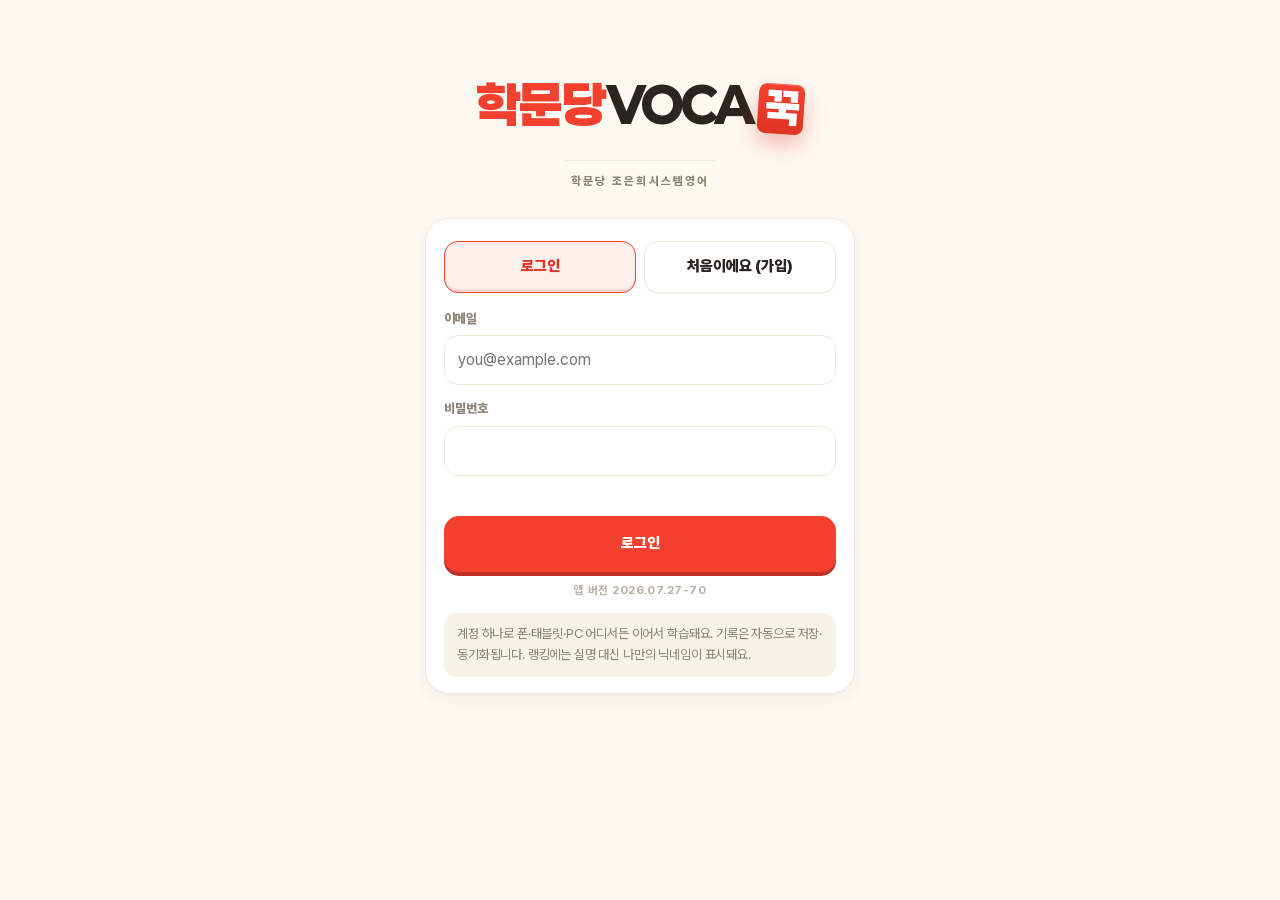
==== index.html @ 7b4bbb19 "Add files via upload" ====
<!DOCTYPE html>
<html lang="ko">
<head>
<meta charset="UTF-8">
<meta name="viewport" content="width=device-width, initial-scale=1, viewport-fit=cover">
<link rel="manifest" href="./manifest.json">
<link rel="apple-touch-icon" href="./icons/icon-192.png">
<meta name="mobile-web-app-capable" content="yes">
<meta name="apple-mobile-web-app-status-bar-style" content="default">
<meta name="apple-mobile-web-app-title" content="VOCA꾹">
<link rel="preload" href="./fonts/PretendardVariable.woff2" as="font" type="font/woff2" crossorigin>

<style>
@font-face{font-family:'Pretendard';src:url('./fonts/PretendardVariable.woff2') format('woff2');font-weight:100 920;font-style:normal;font-display:swap}
@font-face{font-family:'Paperlogy';src:url('./fonts/Paperlogy-4Regular.woff2') format('woff2');font-weight:400;font-style:normal;font-display:swap}
@font-face{font-family:'Paperlogy';src:url('./fonts/Paperlogy-7Bold.woff2') format('woff2');font-weight:500 700;font-style:normal;font-display:swap}
@font-face{font-family:'Paperlogy';src:url('./fonts/Paperlogy-8ExtraBold.woff2') format('woff2');font-weight:800;font-style:normal;font-display:swap}
@font-face{font-family:'Paperlogy';src:url('./fonts/Paperlogy-9Black.woff2') format('woff2');font-weight:900;font-style:normal;font-display:swap}

.tbadge{display:inline-block;font-size:11px;font-weight:800;border-radius:8px;padding:1.5px 8px;margin-left:2px;vertical-align:1px}
.tbadge.t1{background:#EAF6EC;color:#2E7D46}
.tbadge.t2{background:#FFF4D9;color:#B07A00}
.tbadge.t3{background:#FFE9E0;color:#D14A1E}
.tbadge.t4{background:#EFE7FF;color:#6A3FD8}

.ex-row{display:flex;align-items:center;gap:10px;background:var(--card,#fff);border:2px solid var(--line,#EAE3D6);border-radius:16px;padding:13px 15px;margin-bottom:9px}
.ex-row .ex-info{flex:1;min-width:0}
.ex-row .ex-info b{font-size:15px}
.ex-row .ex-info span{display:block;font-size:12.5px;color:var(--ink2,#8A8175);margin-top:2px}
.ex-modes{display:flex;gap:7px}
.ex-modes .btn{padding:9px 12px}

#home-greet{font-size:23px;font-weight:900;letter-spacing:-.02em;line-height:1.32}
.tab .ticon svg{width:25px;height:25px;display:block}
.face.front .w.sz2{font-size:clamp(48px,17vw,96px)}
.face.front .w.sz3{font-size:clamp(36px,12vw,68px)}
.lvg-row{display:flex;align-items:center;gap:10px;padding:7px 4px;border-bottom:1.5px dashed var(--line,#EAE3D6);font-size:14px}
.lvg-row:last-child{border-bottom:none}
.lvg-row .lvg-lv{flex:0 0 54px;font-weight:900;color:var(--red,#FF4B3E)}
.lvg-row b{flex:1}
.lvg-row .lvg-xp{color:var(--ink2,#8A8175);font-size:12.5px}
#lv-guide .card{max-height:82vh;overflow:auto}

.hcard{background:var(--card,#fff);border:2px solid var(--line,#EAE3D6);border-radius:18px;padding:14px 16px;margin:10px 0}
.rv-h,.qt-h{font-size:15.5px;font-weight:900;margin-bottom:8px}
.rv-h span{display:block;font-size:12px;font-weight:600;color:var(--ink2,#8A8175);margin-top:2px}
.rv-row{display:flex;align-items:center;gap:10px;padding:8px 0;border-top:1.5px dashed var(--line,#EAE3D6)}
.rv-row .rv-info{flex:1;min-width:0}
.rv-row .rv-info b{font-size:14.5px}
.rv-row .rv-info span{display:block;font-size:12px;color:var(--ink2,#8A8175);word-break:keep-all;line-break:strict}
.rv-go{flex:0 0 auto;padding:8px 13px}
.qt-row{display:flex;align-items:center;gap:9px;padding:7px 2px;font-size:14px}
.qt-row .qt-e{font-size:18px}
.qt-row .qt-l{flex:1;font-weight:700}
.qt-row .qt-v{font-weight:900;color:var(--ink2,#8A8175);font-size:13px}
.qt-row.done .qt-l{text-decoration:line-through;color:var(--ink2,#8A8175)}
.qt-row.done .qt-v{color:#2E7D46}
.qt-foot{font-size:12.5px;color:var(--ink2,#8A8175);margin-top:6px;text-align:center}
.qt-foot.ok{color:#2E7D46;font-weight:800}

.lsn{font-size:19px;font-weight:900;margin-bottom:9px}
#sp-say{padding:9px 15px;font-weight:800}

.lg-tabs{display:flex;gap:8px;margin:8px 0 10px}
.lgt{flex:1;padding:9px 0;border-radius:12px;border:2px solid var(--line,#EAE3D6);background:var(--card,#fff);font-weight:800;font-size:13.5px;color:var(--ink2,#8A8175)}
.lgt.on{background:var(--ink,#2B2622);border-color:var(--ink,#2B2622);color:var(--bg,#fff)}
.lg-row .clk{flex:0 0 40px;font-weight:900;font-size:14px}
.lg-row .clsc{font-weight:900;font-size:13.5px}
.lg-row.me{outline:2px solid var(--gold,#F5B841);outline-offset:-2px;border-radius:10px}
.lg-more{text-align:center;color:var(--soft,#B9AFA3);font-weight:900;padding:1px 0;letter-spacing:.2em}
.lg-gap{font-size:12.5px;font-weight:800;color:var(--teal-deep,#0E7C6B);background:var(--teal-soft,#E0F4F0);border-radius:11px;padding:7px 11px;margin-top:8px;text-align:center}
.lg-tierhead{display:flex;flex-direction:column;gap:2px;padding:4px 4px 9px}
.lg-tierhead b{font-size:15.5px}
.lg-tierhead span{font-size:12px;font-weight:700;color:var(--ink2,#6B6257)}
.lg-row.zup{box-shadow:inset 3px 0 0 var(--teal-deep,#0E7C6B)}
.lg-row.zdn{box-shadow:inset 3px 0 0 var(--red,#E5484D)}
.bshelf{display:grid;grid-template-columns:repeat(4,1fr);gap:8px;margin-bottom:12px}
.bdg{background:var(--card,#fff);border:2px solid var(--line,#EDE6DC);border-radius:14px;padding:10px 3px;text-align:center;opacity:.42}
.bdg.on{opacity:1;border-color:var(--gold,#F5B841)}
.bdg span{font-size:22px;display:block}
.bdg b{font-size:11px;display:block;margin-top:3px}
.bdg i{font-style:normal;font-size:10.5px;color:var(--ink2,#8A8177);display:block;margin-top:1px}
.av-grid{display:grid;grid-template-columns:repeat(6,1fr);gap:8px;max-height:46vh;overflow:auto;margin-top:10px}
.av-grid button{font-size:25px;padding:7px 0;border-radius:12px;border:2px solid var(--line,#EDE6DC);background:var(--card,#fff);cursor:pointer}
.av-grid button.on{border-color:var(--gold,#F5B841);outline:2px solid var(--gold,#F5B841);outline-offset:-1px}
.exam-row{display:flex;align-items:center;gap:10px;width:100%;text-align:left;background:var(--card,#fff);border:2px solid var(--teal-deep,#0E7C6B);border-radius:18px;padding:13px 14px;margin-top:12px;cursor:pointer}
.exam-row.hot{border-color:var(--red,#E5484D);background:var(--red-soft,#FDECEC)}
.exam-row .ex-i{flex:1;min-width:0;display:flex;flex-direction:column;gap:3px}
.exam-row .ex-i b{font-size:15px}
.exam-row .ex-i span{font-size:12.5px;color:var(--ink2,#6B6257);font-weight:700}
.exam-row .ex-dd{font-weight:900;font-size:20px;color:var(--teal-deep,#0E7C6B);flex:0 0 auto}
.exam-row.hot .ex-dd{color:var(--red,#E5484D)}
.ev-row{display:flex;align-items:center;gap:9px;width:100%;text-align:left;background:var(--card2);border:2px solid var(--line,#EDE6DC);border-radius:12px;padding:10px 12px;margin-top:8px;cursor:pointer}
.ev-row .nm{flex:1;font-weight:800;min-width:0;overflow:hidden;text-overflow:ellipsis;white-space:nowrap}
.ev-row .go{font-size:12px;font-weight:900;color:var(--teal-deep,#0E7C6B);flex:0 0 auto}

.wr-card{background:linear-gradient(135deg,#2B2622,#4A3F35);color:#FFFDF6;border-radius:18px;padding:16px 17px;margin-bottom:12px}
.wr-h{font-size:15.5px;font-weight:900}
.wr-h span{float:right;font-size:12px;font-weight:700;color:#CFC6B8}
.wr-grid{display:grid;grid-template-columns:repeat(4,1fr);gap:6px;margin-top:11px}
.wr-grid div{background:rgba(255,255,255,.09);border-radius:12px;padding:9px 4px;text-align:center}
.wr-grid b{display:block;font-size:17px;font-weight:900}
.wr-grid span{font-size:10.5px;color:#CFC6B8}
.wr-rank{margin-top:9px;font-size:13px;font-weight:700;background:rgba(245,184,65,.16);border-radius:10px;padding:7px 10px}
.wr-rank b{color:#F5B841}
.wr-zero{margin-top:9px;font-size:13.5px;line-height:1.5;color:#EFE8DC}

.wn-row{display:flex;gap:11px;align-items:flex-start;padding:8px 2px;border-bottom:1.5px dashed var(--line,#EAE3D6)}
.wn-row:last-child{border-bottom:none}
.wn-row .wn-e{font-size:21px;flex:0 0 auto;margin-top:1px}
.wn-row b{display:block;font-size:14.5px}
.wn-row span{display:block;font-size:12.5px;color:var(--ink2,#8A8175);line-height:1.45;margin-top:1px}
#whatsnew .card{max-height:84vh;overflow:auto}

.drag-h{touch-action:none;cursor:grab;user-select:none;-webkit-user-select:none;font-size:17px;color:var(--ink2,#8A8175);padding:6px 9px 6px 2px;flex:0 0 auto;align-self:center}
.li-card.dragging{opacity:.88;box-shadow:0 10px 24px rgba(0,0,0,.2);transform:scale(1.01);position:relative;z-index:5}
.vertag{text-align:center;font-size:11.5px;color:var(--soft,#B9AFA3);font-weight:700;margin:10px 0 2px;letter-spacing:.04em}

.bl-head{display:flex;align-items:center;gap:7px;background:var(--card,#fff);border:2px solid var(--line,#EAE3D6);border-radius:14px;padding:11px 14px;margin-bottom:10px}
.bl-head b{font-size:15px;flex:1;min-width:0;overflow:hidden;text-overflow:ellipsis;white-space:nowrap}
.bl-head span{font-size:12px;font-weight:800;color:var(--ink2,#8A8175);flex:0 0 auto}
.bl-head .tbadge{margin-left:0;font-size:12px;padding:2.5px 9px}

.rv-next{font-size:12.5px;font-weight:700;color:var(--ink2,#8A8175);line-height:1.5;overflow:hidden;text-overflow:ellipsis;white-space:nowrap}
.rv-next.tap{cursor:pointer}
.rv-del{flex:0 0 auto;width:32px;height:32px;display:flex;align-items:center;justify-content:center;border:1.5px solid var(--line,#EAE3D6);border-radius:10px;background:transparent;color:var(--ink2,#8A8175);font-size:14px;font-weight:800;cursor:pointer;padding:0}
.rv-up-row{display:flex;align-items:center;gap:10px;padding:7px 0;border-top:1.5px dashed var(--line,#EAE3D6);font-size:12.5px;color:var(--ink2,#8A8175)}
.rv-up-row .sp{flex:1;min-width:0;overflow:hidden;text-overflow:ellipsis;white-space:nowrap}
.rv-up-row .sp b{color:inherit;font-size:13px}
.rv-soon{margin-top:10px;font-size:12.5px;font-weight:700;color:var(--ink2,#8A8175);text-align:center}
.rv-row ~ .rv-next{border-top:1.5px dashed var(--line,#EAE3D6);padding-top:9px;margin-top:5px}

.ex-tt{display:flex;align-items:center;gap:7px;min-width:0}
.ex-tt b{overflow:hidden;text-overflow:ellipsis;white-space:nowrap}
.ex-tt .tbadge{flex:0 0 auto;align-self:center}
.ex-info>.tbadge{align-self:flex-start;width:max-content}
</style>
<meta name="apple-mobile-web-app-capable" content="yes">
<meta name="theme-color" content="#F4402F">
<title>학문당 VOCA꾹</title>
<style>
:root{
  --bg:#FFFDF6; --card:#FFFFFF; --card2:#F7F4EC; --line:#F2EDE2; --line2:#F0EDE4; --edge:#F0E9DA;
  --ink:#1F2033; --ink2:#8B8496; --ink3:#B9B3C2;
  --red:#FF4B3E; --red-deep:#E03A2E; --red-edge:#C22F24; --red-soft:#FFF0EE; --red-line:#FFDBD7; --on-red:#FFFFFF;
  --teal:#00C389; --teal-deep:#00A37E; --teal-edge:#008F6C; --teal-soft:#EDF9F4; --teal-line:#C9EEDF; --on-teal:#FFFFFF;
  --amber:#F07B1D; --amber-soft:#FFF1E4;
  --yellow:#FFC839; --yellow-deep:#E8A200; --yellow-soft:#FFF7E2; --yellow-line:#FFE9AE; --gold:#FFB800; --gold-dim:#E8E2D2; --gold-ink:#8A6400;
  --plum:#6E6BF0; --plum-soft:#F0EFFE; --plum-line:#DBD9FB; --on-plum:#FFFFFF;
  --ok:#00A37E; --no:#E03A2E; --cream:#FBF7EF;
  --hero-grad:linear-gradient(135deg,#FF4B3E,#E03A2E); --hero-ink:#FFFFFF; --hero-ink2:rgba(255,255,255,.85); --hero-bar:rgba(0,0,0,.18); --hero-fill:#FFC839; --hero-border:transparent; --hero-shadow:0 8px 20px rgba(255,75,62,.32);
  --hero-btn-bg:#FFFFFF; --hero-btn-ink:#E03A2E; --hero-btn-edge:rgba(0,0,0,.15);
  --card-shadow:0 2px 10px rgba(60,40,20,.05); --pop-shadow:0 10px 30px rgba(60,40,20,.14);
  --tab-bg:rgba(255,253,246,.92); --glow-red:none; --glow-teal:none; --dot:rgba(31,32,51,.07);
}
html[data-theme=dark]{
  --bg:#141115; --card:#1E1A20; --card2:#26212A; --line:#2C2630; --line2:#282329; --edge:#0E0C10;
  --ink:#F2EDE6; --ink2:rgba(242,237,230,.55); --ink3:rgba(242,237,230,.34);
  --red:#FF6B5C; --red-deep:#FF8A7D; --red-edge:#7A2A22; --red-soft:rgba(255,107,92,.12); --red-line:rgba(255,107,92,.3); --on-red:#1A0E0C;
  --teal:#41C7A7; --teal-deep:#5CD9BC; --teal-edge:#164A3D; --teal-soft:rgba(65,199,167,.1); --teal-line:rgba(65,199,167,.28); --on-teal:#0E1512;
  --amber:#FFA24C; --amber-soft:rgba(240,123,29,.14);
  --yellow:#FFC154; --yellow-deep:#FFD584; --yellow-soft:rgba(255,193,84,.1); --yellow-line:rgba(255,193,84,.26); --gold:#FFC154; --gold-dim:#3A3430; --gold-ink:#FFD584;
  --plum:#8B84F5; --plum-soft:rgba(139,132,245,.12); --plum-line:rgba(139,132,245,.3); --on-plum:#16131A;
  --ok:#41C7A7; --no:#FF8A7D; --cream:#26212A;
  --hero-grad:linear-gradient(160deg,rgba(255,107,92,.16),rgba(255,107,92,.05)); --hero-ink:#F2EDE6; --hero-ink2:rgba(242,237,230,.6); --hero-bar:rgba(255,255,255,.09); --hero-fill:#FF6B5C; --hero-border:rgba(255,107,92,.28); --hero-shadow:none;
  --hero-btn-bg:#FF6B5C; --hero-btn-ink:#1A0E0C; --hero-btn-edge:transparent;
  --card-shadow:none; --pop-shadow:0 10px 30px rgba(0,0,0,.4);
  --tab-bg:rgba(20,17,21,.92); --glow-red:0 0 24px rgba(255,107,92,.35); --glow-teal:0 0 20px rgba(65,199,167,.3); --dot:rgba(242,237,230,.04);
}
*{box-sizing:border-box;margin:0;padding:0}
html{-webkit-text-size-adjust:100%}
body{font-family:Pretendard,-apple-system,BlinkMacSystemFont,"Apple SD Gothic Neo","Noto Sans KR",sans-serif;background:var(--bg);color:var(--ink);line-height:1.55;transition:background .25s}
button{font:inherit;cursor:pointer;border:none;background:none;color:inherit;-webkit-tap-highlight-color:transparent}
input,select,textarea{font:inherit;color:inherit}
a{color:var(--red-deep)} a:hover{color:var(--red)}
.disp{font-family:Paperlogy,Pretendard,sans-serif}
.app{max-width:560px;margin:0 auto;min-height:100dvh;padding-bottom:calc(112px + env(safe-area-inset-bottom));position:relative}

/* ── 상단 바 ── */
.top{position:sticky;top:0;z-index:30;display:flex;align-items:center;gap:10px;padding:12px 16px;background:var(--tab-bg);backdrop-filter:blur(10px);-webkit-backdrop-filter:blur(10px);border-bottom:1px solid var(--line)}
.top.hidden{display:none}
.top .back{width:36px;height:36px;border-radius:12px;background:var(--card);border:2px solid var(--line);color:var(--ink2);flex:0 0 auto;display:flex;align-items:center;justify-content:center;transition:transform .1s}
.top .back:active{transform:scale(.92)}
.top-ttl{font-weight:900;font-size:17px;letter-spacing:-.01em}

/* ── 화면 ── */
.scr{display:none;padding:18px 18px 30px}
.scr.on{display:block;animation:fadeUp .28s ease}
@keyframes fadeUp{from{opacity:0;transform:translateY(8px)}to{opacity:1;transform:none}}
@keyframes pop{0%{transform:scale(.6);opacity:0}70%{transform:scale(1.08)}100%{transform:scale(1);opacity:1}}
@keyframes pulse{0%,100%{opacity:1}50%{opacity:.55}}
@media (prefers-reduced-motion:reduce){.scr.on,.face.front,.fc.flip .face.back{animation:none!important}}

/* ── 하단 탭 ── */
.tabbar{position:fixed;left:50%;transform:translateX(-50%);bottom:calc(12px + env(safe-area-inset-bottom));z-index:40;width:calc(100% - 28px);max-width:532px;display:flex;background:var(--tab-bg);backdrop-filter:blur(18px) saturate(1.5);-webkit-backdrop-filter:blur(18px) saturate(1.5);border:2px solid var(--line);border-radius:28px;box-shadow:0 20px 44px rgba(43,38,34,.18),0 3px 10px rgba(43,38,34,.07);padding:8px}
html[data-theme=dark] .tabbar{box-shadow:0 20px 44px rgba(0,0,0,.55),0 0 0 1px rgba(255,255,255,.04)}
.tabbar.hidden{display:none}
.tab{flex:1;display:flex;flex-direction:column;align-items:center;gap:4px;color:var(--ink2);font-size:14px;font-weight:800;position:relative;padding:5px 0 4px;letter-spacing:-.01em;transition:color .18s}
.tab .ticon{width:52px;height:34px;display:flex;align-items:center;justify-content:center;border-radius:99px;transition:background .18s,color .18s,transform .18s,box-shadow .18s}
.tab.on{color:var(--red);font-weight:900}
.tab.on .ticon{background:linear-gradient(135deg,var(--red),var(--red-deep));color:var(--on-red);transform:translateY(-3px);box-shadow:0 7px 16px rgba(255,75,62,.4),inset 0 -2px 0 rgba(0,0,0,.14);animation:tabpop .35s cubic-bezier(.2,.8,.3,1.35)}
html[data-theme=dark] .tab.on .ticon{box-shadow:0 0 22px rgba(255,107,92,.5)}
.tab.on::after{content:'';width:16px;height:3px;border-radius:99px;background:var(--red);margin-top:1px}
.tab:not(.on):active .ticon{transform:scale(.9)}
@keyframes tabpop{0%{transform:translateY(-3px) scale(.72)}60%{transform:translateY(-3px) scale(1.12)}100%{transform:translateY(-3px) scale(1)}}
@media (prefers-reduced-motion:reduce){.tab.on .ticon{animation:none}}
.msgbadge{display:none;position:absolute;top:0;right:calc(50% - 22px);background:var(--red);color:var(--on-red);border-radius:99px;font-size:10px;font-weight:900;padding:1px 6px;border:2px solid var(--bg)}

/* ── 홈 ── */
.hd{display:flex;align-items:center;justify-content:space-between;padding:2px 0 0}
.hd .logo{font-family:Paperlogy,sans-serif;font-weight:800;font-size:20px;letter-spacing:-.02em}
.hd .logo em{font-style:normal;color:var(--red)}
.hd-chips{display:flex;gap:7px}
.pillchip{display:flex;align-items:center;gap:4px;border-radius:99px;padding:5px 11px;font-weight:900;font-size:13.5px}
.pillchip.streak{background:var(--amber-soft);color:var(--amber)}
.pillchip.xp{background:var(--teal-soft);color:var(--teal-deep)}
.greet{margin-top:16px;font-size:13px;font-weight:700;color:var(--ink2)}
.hero{margin-top:14px;background:var(--hero-grad);border:1px solid var(--hero-border);border-radius:24px;padding:20px 18px;color:var(--hero-ink);box-shadow:var(--hero-shadow);position:relative;overflow:hidden}
.hero .deco{position:absolute;right:-28px;top:-28px;width:120px;height:120px;border-radius:50%;background:rgba(255,255,255,.12);pointer-events:none}
html[data-theme=dark] .hero .deco{display:none}
.hero .h-sub{font-size:12.5px;font-weight:800;color:var(--hero-ink2);letter-spacing:.04em;white-space:nowrap;overflow:hidden;text-overflow:ellipsis}
.hero .h-head{font-family:Paperlogy,sans-serif;font-size:24px;font-weight:800;margin-top:4px;letter-spacing:-.02em;line-height:1.3}
.hero .h-bar{margin-top:12px;height:12px;background:var(--hero-bar);border-radius:99px;overflow:hidden}
.hero .h-bar i{display:block;height:100%;background:var(--hero-fill);border-radius:99px;transition:width .5s cubic-bezier(.2,.8,.2,1);box-shadow:inset 0 -3px 0 rgba(0,0,0,.12)}
html[data-theme=dark] .hero .h-bar i{box-shadow:0 0 12px rgba(255,107,92,.6)}
.hero .h-meta{display:flex;justify-content:space-between;font-size:11.5px;font-weight:800;margin-top:5px;color:var(--hero-ink2)}
.hero .h-cta{margin-top:14px;width:100%;padding:14px;border-radius:15px;background:var(--hero-btn-bg);color:var(--hero-btn-ink);font-weight:900;font-size:15.5px;box-shadow:0 4px 0 var(--hero-btn-edge);transition:transform .1s}
html[data-theme=dark] .hero .h-cta{box-shadow:var(--glow-red)}
.hero .h-cta:active{transform:translateY(3px)}
.hero .h-cta[disabled]{opacity:.55}
.listrow{display:flex;gap:8px;align-items:center;margin-top:12px}
.listrow select{flex:1;min-width:0;padding:12px 13px;border:2px solid var(--line);border-radius:15px;background:var(--card);font-weight:800;font-size:14.5px;appearance:none;-webkit-appearance:none;background-image:linear-gradient(45deg,transparent 50%,var(--ink2) 50%),linear-gradient(135deg,var(--ink2) 50%,transparent 50%);background-position:calc(100% - 20px) 55%,calc(100% - 14px) 55%;background-size:6px 6px;background-repeat:no-repeat}
.listrow .mng{padding:12px 15px;border-radius:15px;background:var(--card);border:2px solid var(--line);font-weight:800;font-size:13.5px;color:var(--red);white-space:nowrap;box-shadow:0 3px 0 var(--edge)}
.pickcard{background:var(--card);border:2px solid var(--line);border-radius:20px;padding:13px 14px 14px;margin-top:12px;box-shadow:0 4px 0 var(--edge)}
.pk-top{display:flex;align-items:center;justify-content:space-between}
.pk-label{font-size:12.5px;font-weight:800;color:var(--ink2);letter-spacing:-.01em}
.pk-hint{font-size:11.5px;font-weight:700;color:var(--ink2);opacity:.7}
.pickcard .listrow{margin-top:9px}
.pickcard .listrow select{padding:14px 15px;font-size:15.5px;font-weight:900;border-radius:14px}
.listrow .pick-btn{flex:1;min-width:0;display:flex;align-items:center;gap:8px;padding:14px 15px;border:2px solid var(--line);border-radius:14px;background:var(--card);font-weight:900;font-size:15.5px;text-align:left}
.listrow .pick-btn .pb-t{flex:1;min-width:0;overflow:hidden;text-overflow:ellipsis;white-space:nowrap}
.listrow .pick-btn .pb-chev{font-style:normal;color:var(--ink2);flex:0 0 auto;font-size:12px}
.listrow .pick-btn:disabled{opacity:.6}
.pick-modal{text-align:left;padding:22px 16px 16px;max-height:82vh;display:flex;flex-direction:column}
.pick-modal h3,.pick-modal .desc{padding:0 4px}
.lp-body{overflow-y:auto;margin:12px 0 14px;flex:1;min-height:0;-webkit-overflow-scrolling:touch}
.lp-row{display:flex;align-items:center;gap:9px;width:100%;padding:12px;border:1.5px solid var(--line);border-radius:14px;background:var(--card);font-weight:800;font-size:14px;text-align:left;margin-bottom:8px}
.lp-row .lt{flex:1;min-width:0;overflow:hidden;text-overflow:ellipsis;white-space:nowrap}
.lp-row .lc{flex:0 0 auto;font-size:11.5px;font-weight:700;color:var(--ink2)}
.lp-row.on{border-color:var(--red);background:var(--red-soft)}
.lp-row.on .lc{color:var(--red-deep)}
.opt-row{display:flex;align-items:center;gap:9px;width:100%;margin-top:10px;padding:12px 15px;border-radius:16px;background:transparent;border:1.5px dashed var(--line2);color:var(--ink2)}
.opt-row .ot{font-weight:800;font-size:13.5px;white-space:nowrap}
.opt-row .od{flex:1;text-align:left;font-size:12px;font-weight:600;opacity:.72;overflow:hidden;text-overflow:ellipsis;white-space:nowrap}
.opt-row .oc{font-size:17px;font-weight:800;opacity:.55;line-height:1}
span.tbadge.t1{background:#EAF6EC;color:#2E7D46}
span.tbadge.t2{background:#FFF4D9;color:#8F6400}
span.tbadge.t3{background:#FFE9E0;color:#D14A1E}
span.tbadge.t4{background:#EFE7FF;color:#6A3FD8}
html[data-theme=dark] span.tbadge.t1{background:rgba(87,196,123,.17);color:#8FE0A8}
html[data-theme=dark] span.tbadge.t2{background:rgba(255,193,84,.17);color:#FFD584}
html[data-theme=dark] span.tbadge.t3{background:rgba(255,122,80,.18);color:#FFA48C}
html[data-theme=dark] span.tbadge.t4{background:rgba(155,132,245,.2);color:#BFB4FF}
.lvrow{display:flex;align-items:center;gap:10px;margin-top:12px;background:var(--card);border:2px solid var(--line);border-radius:18px;padding:11px 14px}
.lvrow .lvn{width:34px;height:34px;border-radius:11px;background:var(--plum);color:var(--on-plum);display:flex;align-items:center;justify-content:center;font-weight:900;font-size:13px;flex:0 0 auto}
.lvrow .lvi{flex:1;min-width:0}
.lvrow .lvt{font-size:13px;font-weight:900}
.lvrow .lvb{margin-top:4px;height:7px;background:var(--line2);border-radius:99px;overflow:hidden}
.lvrow .lvb i{display:block;height:100%;background:var(--plum);border-radius:99px;transition:width .5s}
.lvrow .lvm{font-size:11.5px;font-weight:800;color:var(--ink2);flex:0 0 auto}
.modes{display:grid;grid-template-columns:1fr 1fr;gap:10px;margin-top:14px}
.mode{border-radius:20px;padding:15px 14px;text-align:left;border:2px solid;transition:transform .1s;position:relative}
.mode:active{transform:scale(.96)}
.mode b{display:block;margin-top:9px;font-size:15px;font-weight:900;letter-spacing:-.01em;color:var(--ink)}
.mode span.d{display:block;margin-top:1px;font-size:12px;color:var(--ink2);font-weight:600;line-height:1.4}
.mode[disabled]{opacity:.45}
.mode.c-red{background:var(--red-soft);border-color:var(--red-line);color:var(--red)}
.mode.c-teal{background:var(--teal-soft);border-color:var(--teal-line);color:var(--teal-deep)}
.mode.c-yellow{background:var(--yellow-soft);border-color:var(--yellow-line);color:var(--yellow-deep)}
.mode.c-plum{background:var(--plum-soft);border-color:var(--plum-line);color:var(--plum)}
.mode.wide{grid-column:1/-1;display:flex;align-items:center;gap:13px;background:var(--card);border-color:var(--line)}
.mode.wide b{margin-top:0}
.mode.wide .wic{width:40px;height:40px;border-radius:13px;display:flex;align-items:center;justify-content:center;flex:0 0 auto}
.badge{position:absolute;top:12px;right:12px;min-width:20px;padding:1px 8px;border-radius:99px;background:var(--red);color:var(--on-red);font-size:11px;font-weight:900;text-align:center}
.sec-h{margin:20px 0 0;font-size:12px;font-weight:900;letter-spacing:.08em;color:var(--ink3)}

/* ── 버튼·폼 ── */
.btn{display:inline-flex;align-items:center;justify-content:center;gap:6px;padding:14px 18px;border-radius:16px;font-weight:900;font-size:15px;border:2px solid transparent;transition:transform .1s,box-shadow .1s}
.btn:active{transform:translateY(3px)}
.btn.primary{background:var(--red);border-color:var(--red-deep);color:var(--on-red);box-shadow:0 4px 0 var(--red-edge)}
.btn.primary:active{box-shadow:0 1px 0 var(--red-edge)}
html[data-theme=dark] .btn.primary{box-shadow:var(--glow-red)}
.btn.ghost{background:var(--card);border-color:var(--line);color:var(--ink);box-shadow:0 3px 0 var(--edge)}
.btn.ghost:active{box-shadow:0 1px 0 var(--edge)}
.btn.soft{background:var(--red-soft);color:var(--red-deep);border-color:var(--red-line)}
.btn.know{background:var(--teal);border-color:var(--teal-edge);color:var(--on-teal);box-shadow:0 4px 0 var(--teal-edge)}
.btn.know:active{box-shadow:0 1px 0 var(--teal-edge)}
html[data-theme=dark] .btn.know{box-shadow:var(--glow-teal)}
.btn.dunno{background:var(--card);border-color:var(--red-line);color:var(--red);box-shadow:0 4px 0 var(--red-line)}
.btn.dunno:active{box-shadow:0 1px 0 var(--red-line)}
.btn.block{width:100%}
.btn[disabled]{opacity:.45;pointer-events:none}
.row{display:flex;gap:10px}
.row .btn{flex:1}
.fld{margin-bottom:14px}
.fld label{display:block;font-size:13px;font-weight:800;color:var(--ink2);margin-bottom:6px}
.fld input[type=text],.fld input[type=number],.fld input[type=email],.fld input[type=password],.fld input[type=datetime-local],.fld input[type=date],.fld select,.fld textarea{width:100%;padding:12px 13px;border:2px solid var(--line);border-radius:14px;background:var(--card);transition:border-color .15s}
.fld input:focus,.fld select:focus,.fld textarea:focus{outline:none;border-color:var(--red)}
.fld textarea{min-height:150px;font-size:13px;line-height:1.5;resize:vertical}
.check{display:flex;align-items:center;gap:9px;padding:10px 2px;font-size:14.5px;font-weight:700}
.check input{width:19px;height:19px;accent-color:var(--red)}
.note{font-size:13px;color:var(--ink2);line-height:1.6;background:var(--card2);border-radius:13px;padding:11px 13px;margin-top:8px}
.hr{height:2px;background:var(--line);margin:18px 0;border-radius:2px}
.starnote{margin-top:12px;background:var(--yellow-soft);border:1.5px solid var(--yellow-line);border-radius:13px;padding:10px 13px;display:flex;align-items:center;gap:8px;font-size:12.5px;font-weight:800;color:var(--gold-ink)}
.starnote .st{font-size:15px;letter-spacing:1px;color:var(--gold)}

/* ── 발음 버튼 ── */
.spk{display:inline-flex;align-items:center;justify-content:center;width:34px;height:34px;border-radius:99px;background:var(--red-soft);color:var(--red-deep);font-size:15px;flex:0 0 auto;vertical-align:middle;transition:transform .1s}
.spk:active{transform:scale(.88)}
.spk.sm{width:27px;height:27px;font-size:12px}

/* ── 단어장 보기 ── */
.search{width:100%;padding:13px 15px;border:2px solid var(--line);border-radius:16px;background:var(--card);margin-bottom:14px;font-weight:600}
.search:focus{outline:none;border-color:var(--red)}
.grp-bar{display:flex;align-items:center;gap:9px;background:var(--red-soft);border:1.5px solid var(--red-line);color:var(--red-deep);font-weight:900;border-radius:14px;padding:11px 15px;margin:18px 0 10px;font-size:15px}
.grp-bar::before{content:"";width:9px;height:9px;border-radius:99px;background:var(--red);flex:0 0 auto}
.wcard{background:var(--card);border:2px solid var(--line);border-radius:18px;padding:15px 15px 13px;margin-bottom:12px;box-shadow:var(--card-shadow)}
.wc-head{display:flex;align-items:flex-start;gap:10px}
.wc-no{font-size:12px;font-weight:800;color:var(--ink3);letter-spacing:.05em;padding-top:6px}
.wc-word{flex:1;min-width:0}
.wc-word .w{font-family:Paperlogy,Pretendard,sans-serif;font-size:23px;font-weight:800;letter-spacing:-.02em;line-height:1.2;word-break:break-word}
.w .root,.bw .root{color:var(--red)}
.wc-word .pr{font-size:13px;color:var(--ink2);margin-top:1px}
.pos{display:inline-block;font-size:11px;font-weight:800;color:var(--on-red);background:var(--ink2);border-radius:6px;padding:1px 6px;margin-right:5px;vertical-align:2px}
html[data-theme=dark] .pos{color:#141115}
.wc-mean{font-size:17px;font-weight:800;margin:9px 0 2px}
.f{margin-top:9px;padding-top:9px;border-top:2px dashed var(--line)}
.f-label{font-size:12px;font-weight:900;letter-spacing:.04em;margin-bottom:3px}
.f-label.etym{color:var(--amber)} .f-label.deriv{color:var(--plum)}
.f-label.syn{color:var(--teal-deep)} .f-label.ant{color:var(--red)} .f-label.conf{color:var(--yellow-deep)}
.f-body{font-size:15px;line-height:1.65}
.f-body .it{display:inline-block;margin:2px 8px 2px 0}
.f-body .it b{font-weight:800}
.f-body .it .ko{color:var(--ink2);font-size:13px;margin-left:3px}
.duo{display:grid;grid-template-columns:1fr 1fr;gap:0 14px}
.ex-box{margin-top:10px;background:var(--card2);border:1.5px solid var(--line2);border-radius:13px;padding:10px 12px}
.ex-box .en{font-size:15px;line-height:1.65}
.ex-box .en b{color:var(--red-deep)}
.ex-box .ko{font-size:13px;color:var(--ink2);margin-top:5px;line-height:1.55}
.ex-box .exrow{display:flex;gap:8px;align-items:flex-start}
.ex-box .exrow .en{flex:1}

/* ── 진행바 공용 ── */
.pbar{height:14px;background:var(--line2);border-radius:99px;overflow:hidden;margin-bottom:8px}
.pbar i{display:block;height:100%;background:linear-gradient(90deg,var(--red),#FF7A4B);border-radius:99px;transition:width .35s cubic-bezier(.2,.8,.2,1);box-shadow:inset 0 -4px 0 rgba(0,0,0,.1)}
html[data-theme=dark] .pbar i{background:var(--red);box-shadow:0 0 10px rgba(255,107,92,.5)}
.pinfo{display:flex;justify-content:space-between;align-items:center;font-size:13px;color:var(--ink2);font-weight:800;margin-bottom:12px}
.combochip{display:inline-flex;align-items:center;gap:4px;background:var(--amber-soft);color:var(--amber);border-radius:99px;padding:2px 10px;font-weight:900;font-size:12.5px;animation:pop .25s ease}

/* ── 플래시카드 ── */
.fc-inner{position:relative;min-height:380px}
.face{position:relative;border-radius:26px;background:var(--card);border:2px solid var(--line);box-shadow:0 8px 0 var(--edge)}
.face.front{display:flex;flex-direction:column;align-items:center;justify-content:center;gap:12px;padding:20px 16px;text-align:center;height:min(560px,66vh);min-height:400px;animation:flipin .3s ease}
.fc.flip .face.front{display:none}
@keyframes flipin{from{transform:rotateY(-70deg);opacity:.3}to{transform:rotateY(0);opacity:1}}
.face.front .gchip{font-size:12px;font-weight:900;color:var(--red-deep);background:var(--red-soft);border:1.5px solid var(--red-line);border-radius:99px;padding:4px 13px}
.face.front .w{font-family:Paperlogy,Pretendard,sans-serif;font-size:clamp(64px,24vw,140px);font-weight:900;letter-spacing:-.03em;word-break:break-word;overflow-wrap:anywhere;line-height:1.02;max-width:100%;text-wrap:balance}
.face.front .pr{color:var(--ink2);font-size:14.5px}
.face.front .tip{position:absolute;bottom:16px;font-size:12px;color:var(--ink3);font-weight:800;animation:pulse 2.4s ease infinite}
.face.back{display:none;padding:16px;height:min(520px,62vh);min-height:380px;overflow-y:auto;-webkit-overflow-scrolling:touch}
.fc.flip .face.back{display:block;animation:flipin .3s ease}
.face.back .bw{font-family:Paperlogy,Pretendard,sans-serif;font-size:21px;font-weight:800;margin-bottom:2px}
.face.back .wc-mean{font-size:17px}
.fc-btns{display:flex;gap:10px;margin-top:16px}
.fc-btns .btn:disabled{opacity:.45}
.fc-btns .btn{flex:1;padding:15px 10px;font-size:16px}

/* ── 퀴즈 ── */
.q-card{background:var(--card);border:2px solid var(--line);border-radius:22px;padding:22px 18px;text-align:center;box-shadow:0 6px 0 var(--edge);margin-bottom:14px}
.q-kind{font-size:12px;font-weight:900;color:var(--teal-deep);background:var(--teal-soft);border:1.5px solid var(--teal-line);display:inline-block;border-radius:99px;padding:4px 13px;margin-bottom:10px}
.q-prompt{font-family:Paperlogy,Pretendard,sans-serif;font-size:25px;font-weight:800;letter-spacing:-.02em;line-height:1.35;word-break:keep-all}
.q-prompt.small{font-size:19px;font-family:Pretendard,sans-serif;font-weight:800}
.q-prompt.xsmall{font-size:17px;font-weight:600;text-align:left;line-height:1.7;font-family:Pretendard,sans-serif}
.q-prompt .exbl{display:inline-block;min-width:76px;border-bottom:2.5px solid var(--red);height:1em;vertical-align:-2px;margin:0 3px}
.q-ko{margin-top:9px;font-size:13.5px;color:var(--ink2);font-weight:500;line-height:1.55}
.qt-grid{display:grid;grid-template-columns:1fr 1fr;gap:9px}
.qt{background:var(--card);border:2px solid var(--line);border-radius:16px;padding:12px 13px;text-align:left;transition:border-color .12s,background .12s;position:relative}
.qt b{display:block;font-size:14.5px;font-weight:900;letter-spacing:-.01em}
.qt span{display:block;margin-top:2px;font-size:11.5px;color:var(--ink2);line-height:1.35;font-weight:600}
.qt.sel{border-color:var(--teal);background:var(--teal-soft)}
.qt.sel b{color:var(--teal-deep)}
.qt.sel::after{content:'✓';position:absolute;top:9px;right:11px;font-weight:900;color:var(--teal-deep);font-size:13px}
.qt[disabled]{opacity:.4}
.qmax{font-weight:800;color:var(--red-deep);font-size:12px;margin-left:4px}
.opts{display:flex;flex-direction:column;gap:9px}
.opt{display:flex;align-items:center;gap:10px;text-align:left;background:var(--card);border:2px solid var(--line);border-radius:16px;padding:14px 15px;font-size:15.5px;font-weight:700;line-height:1.45;transition:border-color .12s,background .12s,transform .1s}
.opt:active{transform:scale(.98)}
.opt .cn{font-weight:900;color:var(--ink3);flex:0 0 auto}
.opt.picked-wrong{border-color:var(--no);background:var(--red-soft);color:var(--red-deep);animation:shake .3s ease}
@keyframes shake{0%,100%{transform:none}25%{transform:translateX(-5px)}75%{transform:translateX(5px)}}
.opt.reveal-right{border-color:var(--teal);background:var(--teal-soft);animation:pop .3s ease}
.opt.reveal-right .cn{color:var(--teal-deep)}
.opt[disabled]{pointer-events:none}
.q-foot{margin-top:14px}

/* ── 결과 ── */
.result-big{text-align:center;padding:24px 0 8px}
.result-big .stars{font-size:38px;letter-spacing:6px;animation:pop .5s ease}
.result-big .stars .off{color:var(--gold-dim)}
.result-big .stars .onn{color:var(--gold);text-shadow:0 2px 0 rgba(0,0,0,.06)}
.result-big .sc{font-family:Paperlogy,Pretendard,sans-serif;font-size:42px;font-weight:800;letter-spacing:-.03em;margin-top:4px}
.result-big .sc em{font-style:normal;color:var(--red)}
.result-big p{color:var(--ink2);margin-top:4px;font-size:14px;font-weight:600}
.result-big .xpline{display:inline-flex;align-items:center;gap:5px;margin-top:10px;background:var(--teal-soft);border:1.5px solid var(--teal-line);color:var(--teal-deep);border-radius:99px;padding:5px 14px;font-size:13.5px;font-weight:900;animation:pop .4s .15s ease backwards}
.wrong-list{margin:16px 0}
.wrong-item{display:flex;align-items:center;gap:10px;background:var(--card);border:2px solid var(--line);border-radius:14px;padding:11px 13px;margin-bottom:8px}
.wrong-item .wi-w{font-weight:800;flex:0 0 auto}
.wrong-item .wi-m{color:var(--ink2);font-size:13.5px;flex:1;min-width:0;overflow:hidden;text-overflow:ellipsis;white-space:nowrap}
.wrong-item .cnt{font-size:11.5px;font-weight:900;color:var(--red-deep);background:var(--red-soft);border-radius:99px;padding:2px 9px;flex:0 0 auto}

/* ── 스펠링 ── */
.sp-in{width:100%;padding:15px 14px;border:2px solid var(--line);border-radius:16px;background:var(--card);font-size:20px;font-weight:800;text-align:center;letter-spacing:.04em;margin-top:14px}
.sp-in:focus{outline:none;border-color:var(--red)}
.sp-fb{min-height:52px;margin-top:12px;text-align:center;font-weight:900;font-size:16px}
.sp-fb.ok{color:var(--ok)}
.sp-fb.no{color:var(--no)}
.sp-fb .ans{display:block;font-size:22px;letter-spacing:.02em}
.hintline{margin-top:10px;text-align:center;font-size:16px;color:var(--ink2);letter-spacing:.15em;font-weight:800;min-height:22px}

/* ── 리스트 관리 ── */
.li-card{display:flex;align-items:center;gap:10px;background:var(--card);border:2px solid var(--line);border-radius:16px;padding:13px 14px;margin-bottom:10px}
.li-card.active{border-color:var(--red);box-shadow:0 0 0 3px var(--red-soft)}
.li-info{flex:1;min-width:0}
.li-info b{display:block;font-size:15px;overflow:hidden;text-overflow:ellipsis;white-space:nowrap}
.li-info span{font-size:12px;color:var(--ink2);font-weight:600}
.li-act{display:flex;gap:6px}
.li-act button{padding:8px 11px;border-radius:11px;background:var(--card2);font-size:12.5px;font-weight:800}
.li-act .del{color:var(--red-deep);background:var(--red-soft)}
.li-card{flex-wrap:wrap}
.li-card .li-info{flex:1 1 0;min-width:0}
.li-card .li-info b{white-space:normal;display:-webkit-box;-webkit-box-orient:vertical;-webkit-line-clamp:2;overflow:hidden;line-height:1.35}
.li-card .li-act{flex:0 0 100%;margin-top:10px;padding-top:10px;border-top:1.5px dashed var(--line2)}
.li-card .li-act button{flex:1;padding:8px 4px;white-space:nowrap}
.fmt-help{display:none;margin-top:10px}
.fmt-help.on{display:block}
.fmt-help table{width:100%;border-collapse:collapse;font-size:11.5px;margin-top:8px;background:var(--card)}
.fmt-help th,.fmt-help td{border:1px solid var(--line);padding:5px 7px;text-align:left}
.fmt-help th{background:var(--card2);font-weight:800}
.li-grp{margin-bottom:10px}
.li-grp-h{display:flex;align-items:center;justify-content:space-between;gap:8px;width:100%;background:var(--card);border:2px solid var(--line);border-radius:16px;padding:13px 14px;font-weight:900;font-size:14.5px;text-align:left}
.li-grp-h .gname{flex:1;min-width:0;overflow:hidden;text-overflow:ellipsis;white-space:nowrap}
.li-grp-h .gmeta{display:flex;align-items:center;gap:7px;font-size:12px;font-weight:800;color:var(--ink2);flex:0 0 auto}
.li-grp-h .chev{font-style:normal;display:inline-block;transition:transform .18s}
.li-grp.open .li-grp-h{border-bottom-left-radius:0;border-bottom-right-radius:0}
.li-grp.open .li-grp-h .chev{transform:rotate(180deg)}
.li-grp-body{display:none;border:2px solid var(--line);border-top:none;border-radius:0 0 16px 16px;padding:10px 10px 2px;background:var(--card2)}
.li-grp.open .li-grp-body{display:block}
.li-grp-body .li-card:last-child,.li-grp-body .ex-row:last-child{margin-bottom:8px}

/* ── 아레나 ── */
.lvhero{background:linear-gradient(135deg,var(--plum),#8B5CF6);border-radius:24px;padding:18px;color:#fff;box-shadow:0 8px 20px rgba(110,107,240,.25);position:relative;overflow:hidden;margin-top:12px}
html[data-theme=dark] .lvhero{background:linear-gradient(135deg,rgba(139,132,245,.25),rgba(139,132,245,.08));border:1px solid rgba(139,132,245,.35);box-shadow:none;color:var(--ink)}
.lvhero .deco{position:absolute;right:-24px;top:-24px;width:110px;height:110px;border-radius:50%;background:rgba(255,255,255,.12);pointer-events:none}
.lvhero-top{display:flex;align-items:center;gap:13px}
.lvhero .bignum{width:56px;height:56px;border-radius:18px;background:rgba(255,255,255,.18);border:2px solid rgba(255,255,255,.4);display:flex;align-items:center;justify-content:center;font-family:Paperlogy,sans-serif;font-weight:800;font-size:23px;flex:0 0 auto}
html[data-theme=dark] .lvhero .bignum{background:rgba(139,132,245,.2);border-color:rgba(139,132,245,.5)}
.lvhero .lvl-eyebrow{font-size:12px;font-weight:800;opacity:.8}
.lvhero .lvl-title{font-family:Paperlogy,sans-serif;font-size:19px;font-weight:800;letter-spacing:-.01em}
.lvhero .nextxp{text-align:right;font-size:11px;font-weight:800;opacity:.85}
.lvhero .nextxp b{display:block;font-size:14px;font-weight:900}
.lvhero .lbar{margin-top:12px;height:10px;background:rgba(0,0,0,.2);border-radius:99px;overflow:hidden}
html[data-theme=dark] .lvhero .lbar{background:rgba(255,255,255,.09)}
.lvhero .lbar i{display:block;height:100%;background:var(--yellow);border-radius:99px;transition:width .6s cubic-bezier(.2,.8,.2,1)}
.lvhero .lmeta{display:flex;justify-content:space-between;font-size:11px;font-weight:800;margin-top:4px;opacity:.85}
.tri{display:flex;gap:9px;margin-top:12px}
.tri .tchip{flex:1;background:var(--card);border:2px solid var(--line);border-radius:16px;padding:11px 8px;text-align:center}
.tri .tchip b{display:block;font-size:18px;font-weight:900;letter-spacing:-.01em}
.tri .tchip span{font-size:11px;font-weight:700;color:var(--ink2)}
.stat-h{font-size:13.5px;font-weight:900;margin:20px 0 8px;display:flex;align-items:baseline;justify-content:space-between}
.stat-h .sub{font-size:11.5px;font-weight:800;color:var(--ink2)}
.lg-card{background:var(--card);border:2px solid var(--line);border-radius:18px;padding:5px 14px}
.lg-row{display:flex;align-items:center;gap:11px;padding:9px 0}
.lg-row + .lg-row{border-top:2px dashed var(--line2)}
.lg-row .rank{width:20px;font-size:14px;font-weight:900;color:var(--ink2);text-align:center;flex:0 0 auto}
.lg-row.r1 .rank{color:var(--gold)} .lg-row.r2 .rank{color:var(--ink3)} .lg-row.r3 .rank{color:var(--amber)}
.lg-row .avt{width:32px;height:32px;border-radius:50%;background:var(--card2);display:flex;align-items:center;justify-content:center;font-size:16px;flex:0 0 auto}
.lg-row .who{flex:1;min-width:0}
.lg-row .who .nk{font-weight:800;font-size:13.5px;display:flex;align-items:center;gap:6px}
.lg-row .who .sg{font-size:11px;font-weight:700;color:var(--ink2)}
.lg-row .wxp{font-size:12.5px;font-weight:900;color:var(--plum);flex:0 0 auto}
.lg-row.me{background:linear-gradient(90deg,var(--yellow-soft),transparent);margin:0 -14px;padding-left:14px;padding-right:14px;border-left:3px solid var(--yellow)}
.mebadge{background:var(--red);color:var(--on-red);border-radius:99px;font-size:10px;font-weight:900;padding:1px 7px}
.bars{display:flex;align-items:flex-end;gap:7px;height:104px;background:var(--card);border:2px solid var(--line);border-radius:16px;padding:12px 12px 8px}
.bar{flex:1;display:flex;flex-direction:column;justify-content:flex-end;align-items:center;gap:4px;height:100%}
.bar i{width:100%;background:var(--red);border-radius:6px 6px 0 0;min-height:2px;transition:height .4s}
.bar.zero i{background:var(--line2)}
.bar span{font-size:10px;color:var(--ink2);font-weight:800}
.starlists{display:grid;grid-template-columns:1fr 1fr;gap:8px}
.starlists .sl{background:var(--card);border:2px solid var(--line);border-radius:15px;padding:10px 12px}
.starlists .sl .nm{font-size:12px;font-weight:800;color:var(--ink2);white-space:nowrap;overflow:hidden;text-overflow:ellipsis}
.starlists .sl .st{font-size:15px;letter-spacing:2px;margin-top:2px}
.starlists .sl .st .onn{color:var(--gold)} .starlists .sl .st .off{color:var(--gold-dim)}
.rec{display:flex;align-items:center;gap:10px;background:var(--card);border:2px solid var(--line);border-radius:14px;padding:10px 13px;margin-bottom:7px;font-size:14px}
.rec .rd{color:var(--ink2);font-weight:800;flex:0 0 46px;font-size:12.5px}
.rec .rm{font-weight:800;flex:1;min-width:0}
.rec .rs{font-weight:900;color:var(--red-deep);flex:0 0 auto}

/* ── 프로필·설정 ── */
.pf-card{display:flex;align-items:center;gap:14px;background:var(--card);border:2px solid var(--line);border-radius:20px;padding:16px;margin-top:12px}
.pf-card .pfa{width:56px;height:56px;border-radius:50%;background:var(--red-soft);border:2px solid var(--red-line);display:flex;align-items:center;justify-content:center;font-size:28px;flex:0 0 auto}
.pf-card .nk{font-family:Paperlogy,Pretendard,sans-serif;font-size:18px;font-weight:800;letter-spacing:-.01em}
.pf-card .rl{font-size:12.5px;color:var(--ink2);font-weight:700;margin-top:1px}
.rolebadge{display:inline-block;font-size:11px;font-weight:900;border-radius:99px;padding:2px 9px;background:var(--card2);color:var(--ink2);vertical-align:2px}
.rolebadge.teacher{background:var(--teal-soft);color:var(--teal-deep)}
.rolebadge.admin{background:var(--red-soft);color:var(--red-deep)}
.set-card{background:var(--card);border:2px solid var(--line);border-radius:18px;margin-top:12px;padding:2px 16px}
.set-row{display:flex;align-items:center;gap:12px;padding:14px 0;font-weight:800;font-size:14.5px}
.set-row + .set-row{border-top:2px dashed var(--line2)}
.set-row .sic{width:34px;height:34px;border-radius:11px;display:flex;align-items:center;justify-content:center;flex:0 0 auto}
.set-row .lbl{flex:1;min-width:0}
.set-row .lbl small{display:block;font-size:11.5px;color:var(--ink2);font-weight:600}
.sw{position:relative;width:48px;height:28px;border-radius:99px;background:var(--line2);transition:background .2s;flex:0 0 auto}
.sw::after{content:'';position:absolute;top:3px;left:3px;width:22px;height:22px;border-radius:50%;background:#fff;box-shadow:0 1px 3px rgba(0,0,0,.2);transition:left .2s}
.sw.on{background:var(--teal)}
.sw.on::after{left:23px}
.set-row button.act{font-size:13px;font-weight:800;padding:8px 13px;border-radius:11px;background:var(--card2)}

/* ── 교사 대시보드 ── */
.stu{background:var(--card);border:2px solid var(--line);border-radius:16px;padding:13px 14px;margin-bottom:10px}
.stu-h{display:flex;align-items:center;gap:8px}
.stu-h b{font-size:15px;flex:1}
.stu-h .last{font-size:11.5px;color:var(--ink2);font-weight:700}
.stu-m{display:flex;gap:14px;margin-top:7px;font-size:12.5px;color:var(--ink2);flex-wrap:wrap;font-weight:600}
.stu-m b{color:var(--ink);font-size:14px}
.stu-detail{display:none;margin-top:10px;border-top:2px dashed var(--line);padding-top:10px}
.stu.open .stu-detail{display:block}
.dt-id{font-size:12px;color:var(--ink2);margin:2px 0 4px;font-weight:600}
.spark{display:flex;gap:3px;align-items:flex-end;height:48px;background:var(--cream);border:1.5px solid var(--line2);border-radius:12px;padding:6px 8px 0}
.spark i{flex:1;background:var(--line);border-radius:3px 3px 0 0}
.spark i.on{background:var(--red)}
.spark-lb{display:flex;justify-content:space-between;font-size:10.5px;color:var(--ink2);margin:3px 2px 0;font-weight:700}
.cls-in{flex:1;padding:10px 12px;border:2px solid var(--line);border-radius:12px;background:var(--card)}

/* ── 계정 관리 ── */
.acc{display:flex;align-items:center;gap:8px;background:var(--card);border:2px solid var(--line);border-radius:14px;padding:10px 12px;margin-bottom:8px;flex-wrap:wrap}
.acc .an{font-weight:800;flex:1;min-width:110px}
.acc .an .ae2{display:block;font-size:11.5px;color:var(--ink2);font-weight:600;word-break:break-all}
.acc select{padding:8px 9px;border:2px solid var(--line);border-radius:10px;background:var(--card);font-size:13px;font-weight:700}
.acc .blk{font-size:12px;font-weight:800;padding:8px 11px;border-radius:10px;background:var(--card2)}
.acc .blk.on{background:var(--red-soft);color:var(--red-deep)}
.acc .del-user{font-size:12px;font-weight:800;padding:8px 11px;border-radius:10px;background:var(--card);border:1.5px solid var(--red-line);color:var(--red-deep)}
.acc .pwrs{font-size:12px;font-weight:800;padding:8px 11px;border-radius:10px;background:var(--card2)}
.acc .nmed{font-size:12px;font-weight:800;padding:8px 11px;border-radius:10px;background:var(--card2)}
.ad-code-row{display:flex;gap:8px}
.ad-code-row input{flex:1;padding:12px 13px;border:2px solid var(--line);border-radius:14px;background:var(--card)}

/* ── 쪽지 ── */
.msg{background:var(--card);border:2px solid var(--line);border-radius:16px;padding:12px 14px;margin-bottom:9px}
.msg .mh{display:flex;align-items:center;gap:8px;font-size:12.5px;color:var(--ink2);font-weight:600}
.msg .mh b{color:var(--ink);font-size:14px}
.msg .mh .when{margin-left:auto;font-size:11.5px;flex:0 0 auto}
.dirchip{flex:0 0 auto;font-size:10.5px;font-weight:900;border-radius:99px;padding:1px 8px;background:var(--teal-soft);color:var(--teal-deep)}
.dirchip.sent{background:var(--card2);color:var(--ink2)}
.unread-dot{flex:0 0 auto;width:8px;height:8px;border-radius:50%;background:var(--red)}
.msg .mb{margin-top:7px;font-size:14px;line-height:1.65;white-space:pre-wrap;word-break:break-word}
.msg .mact{margin-top:8px;text-align:right}
.msg .mact button{font-size:12px;font-weight:800;padding:7px 13px;border-radius:10px;background:var(--card2)}
.msg-compose{background:var(--card);border:2px solid var(--line);border-radius:18px;padding:16px;margin-bottom:12px}

/* ── 시험지 구성 ── */
.tset{background:var(--card);border:2px solid var(--line);border-radius:14px;padding:4px 12px}
.trow{display:flex;align-items:center;gap:8px;padding:7px 0}
.trow + .trow{border-top:2px dashed var(--line2)}
.trow .check{flex:1;padding:0}
.trow input[type=number]{width:72px;padding:9px 6px;border:2px solid var(--line);border-radius:11px;background:var(--card);text-align:center;font-weight:700}
.avail{font-size:12px;color:var(--ink2);font-weight:700}
.range-row{display:flex;gap:10px}
.range-row input{width:100%;padding:12px 13px;border:2px solid var(--line);border-radius:14px;background:var(--card)}
.as-list-btn.ph #t-pick-name{color:var(--ink2);font-weight:700}
.tpick{margin-top:8px;padding:2px 12px;max-height:264px;overflow-y:auto}
.tpick-row{padding:9px 0}
.tpick-row + .tpick-row{border-top:2px dashed var(--line2)}
.tpick-top{display:flex;align-items:center;gap:8px}
.tpick-top .nm{flex:1;min-width:0;font-weight:800;font-size:14px;letter-spacing:-.01em;overflow:hidden;text-overflow:ellipsis;white-space:nowrap}
.tpick-top .del{flex:0 0 auto;width:27px;height:27px;border-radius:9px;border:2px solid var(--line);background:var(--card2);color:var(--ink2);font-weight:900;font-size:15px;line-height:1}
.tpick-bot{display:flex;align-items:center;gap:8px;margin-top:6px}
.tpick-bot .range-row{flex:1;min-width:0}
.tpick-bot .range-row input{padding:9px 6px;border-radius:11px;text-align:center;font-weight:700}
.tpick-bot .tot{flex:0 0 auto;font-size:12px;color:var(--ink2);font-weight:700;white-space:nowrap}
.tsum{margin-top:8px;font-size:12.5px;color:var(--ink2);font-weight:700;text-align:right;word-break:keep-all}

/* ── 로그인 ── */
.brand{padding:34px 4px 20px;text-align:center}
.brand .logo{font-family:Paperlogy,sans-serif;font-size:36px;font-weight:800;letter-spacing:-.03em;animation:pop .5s ease}
.brand .logo em{font-style:normal;color:var(--red)}
.logo .pre{color:var(--red);margin-right:.02em}
.brand .sub{margin-top:5px;color:var(--ink2);font-size:13px;letter-spacing:.1em;font-weight:700}
.auth-wrap{max-width:420px;margin:0 auto;padding:8px 4px}
.auth-tabs{display:flex;gap:8px;margin-bottom:16px}
.auth-tabs button{flex:1;padding:13px;border-radius:14px;background:var(--card);border:2px solid var(--line);font-weight:900;font-size:15px;box-shadow:0 3px 0 var(--edge)}
.auth-tabs button.on{border-color:var(--red);background:var(--red-soft);color:var(--red-deep);box-shadow:none}
.auth-err{min-height:20px;color:var(--no);font-size:13px;font-weight:800;margin:6px 2px}

/* ── 토스트·XP 플로트·모달 ── */
#toast{position:fixed;left:50%;bottom:104px;transform:translateX(-50%) translateY(20px);background:var(--ink);color:var(--bg);font-size:13.5px;font-weight:800;padding:12px 20px;border-radius:99px;opacity:0;pointer-events:none;transition:all .25s;z-index:99;max-width:88vw;text-align:center}
#toast.on{opacity:1;transform:translateX(-50%) translateY(0)}
#xp-float{position:fixed;left:50%;top:38%;transform:translateX(-50%);z-index:98;pointer-events:none;font-family:Paperlogy,sans-serif;font-weight:800;font-size:26px;color:var(--teal-deep);text-shadow:0 2px 0 var(--bg);opacity:0}
#xp-float.go{animation:floatUp 1s ease forwards}
@keyframes floatUp{0%{opacity:0;transform:translateX(-50%) translateY(14px) scale(.7)}20%{opacity:1;transform:translateX(-50%) translateY(0) scale(1.1)}45%{transform:translateX(-50%) translateY(-6px) scale(1)}100%{opacity:0;transform:translateX(-50%) translateY(-46px) scale(.95)}}
.ovl{position:fixed;inset:0;z-index:80;display:none;align-items:center;justify-content:center;background:rgba(20,14,10,.55);backdrop-filter:blur(4px);-webkit-backdrop-filter:blur(4px);padding:22px}
.ovl.on{display:flex}
.ovl .card{width:100%;max-width:380px;background:var(--card);border:2px solid var(--line);border-radius:26px;padding:26px 22px;text-align:center;animation:pop .3s ease;box-shadow:var(--pop-shadow)}
.ovl h3{font-family:Paperlogy,Pretendard,sans-serif;font-size:20px;font-weight:800;letter-spacing:-.02em}
.ovl .desc{font-size:13px;color:var(--ink2);font-weight:600;margin-top:6px;line-height:1.6}
.nickbox{margin:18px 0 6px;background:var(--card2);border:2px dashed var(--line);border-radius:18px;padding:18px 12px}
.nickbox .nka{font-size:40px;line-height:1}
.nickbox .nkn{font-family:Paperlogy,Pretendard,sans-serif;font-size:23px;font-weight:800;letter-spacing:-.02em;margin-top:6px}
.lvup-num{font-family:Paperlogy,sans-serif;font-size:56px;font-weight:800;color:var(--plum);line-height:1.1}
.confetti{position:absolute;top:-10px;width:9px;height:14px;border-radius:2px;opacity:0;animation:cfall 1.4s ease-in forwards}
@keyframes cfall{0%{opacity:1;transform:translateY(0) rotate(0)}100%{opacity:0;transform:translateY(190px) rotate(320deg)}}

/* ── 시험지 (인쇄) ── */
#print-area{display:none;max-width:560px;margin:0 auto;padding:0 12px 40px}
#print-area.preview{display:block}
.sheet{background:#fff;color:#1A1A1A;border:1px solid #E7DECD;border-radius:10px;padding:30px 30px 26px;box-shadow:0 5px 18px rgba(120,80,40,.08);font-family:Pretendard,sans-serif}
.sheet + .sheet{margin-top:18px}
.sh-top{display:flex;align-items:center;justify-content:space-between;gap:10px}
.sh-kicker{font-size:10px;font-weight:800;letter-spacing:.14em;color:#9A8F80;text-transform:uppercase;flex:1 1 auto;min-width:0;line-height:1.5;word-break:keep-all}
.sh-kicker .nb{white-space:nowrap}
.sh-form{font-family:Paperlogy,Pretendard,sans-serif;font-weight:800;font-size:11px;color:#1A1A1A;border:1.3px solid #1A1A1A;border-radius:99px;padding:2.5px 12px;letter-spacing:.06em;flex:0 0 auto}
.sh-form.ansform{color:#C22B23;border-color:#C22B23}
.sheet h1{font-family:Paperlogy,Pretendard,sans-serif;font-weight:800;font-size:21px;letter-spacing:-.01em;margin:6px 0 1px}
.sh-sub{font-size:10.5px;color:#8A8175;font-weight:600;margin-top:1px;letter-spacing:.01em}
.sh-rule{height:1px;background:#1A1A1A;margin-top:12px}
.sh-info{display:grid;grid-template-columns:2fr 1.3fr 1.1fr;border-bottom:1px solid #1A1A1A;margin-top:0}
.sh-info div{padding:8px 12px 8px 2px;font-size:10.5px;font-weight:700;color:#6E6558;display:flex;gap:8px;align-items:baseline}
.sh-info div + div{border-left:1px solid #DDD3C2;padding-left:12px}
.sh-info i{flex:1;border-bottom:1px solid #B9AFA3;height:1em;font-style:normal}
.qsec{margin-top:18px}
.qsec-h{display:flex;align-items:baseline;gap:9px;border-bottom:1px solid #1A1A1A;padding-bottom:5px;margin-bottom:3px;break-after:avoid;page-break-after:avoid}
.qsec-h .pn{font-family:Paperlogy,Pretendard,sans-serif;font-weight:800;font-size:12.5px;letter-spacing:.02em;flex:0 0 auto}
.qsec-h .pg{font-size:10px;color:#8A8175;font-weight:500;flex:1;min-width:0}
.qsec-h .qsec-range{font-size:9.5px;color:#9A8F80;font-weight:700;flex:0 0 auto;letter-spacing:.04em}
.qs.two{column-count:2;column-gap:22px}
.q{break-inside:avoid;page-break-inside:avoid;font-size:11.5px;line-height:1.5;padding:5px 1px;border-bottom:1px solid #F2ECE0}
.qn{font-weight:800;color:#1A1A1A;margin-right:6px}
.qw{font-weight:700;font-size:11.5px}
.blank{display:inline-block;border-bottom:1px solid #666;height:1em;vertical-align:-2px;min-width:46px}
.fl{font-weight:800;color:#1A1A1A}
.akey{color:#C22B23;font-weight:700;padding:0 2px}
.exko{display:block;font-size:9.8px;color:#9A8F80;margin-top:1px}
.anskey{margin-top:20px}
.anskey h2{font-family:Paperlogy,Pretendard,sans-serif;font-weight:800;font-size:13px;border-bottom:1px solid #1A1A1A;padding-bottom:5px;margin-bottom:8px;letter-spacing:.02em}
.anskey ol{list-style:none;column-count:3;column-gap:18px;font-size:10.5px}
.anskey li{padding:3px 0;border-bottom:1px solid #F4EEE3;break-inside:avoid}
.anskey li b{font-weight:800;color:#1A1A1A;margin-right:5px}
@media (min-width:561px){ .qs.two{column-count:2;column-gap:26px} }
@media print{
  body{background:#fff}
  .app,#toast,.tabbar,#xp-float{display:none!important}
  #print-area{display:block!important;max-width:none;padding:0}
  .sheet{border:none;border-radius:0;box-shadow:none;padding:0}
  .sheet + .sheet{margin-top:0;break-before:page;page-break-before:always}
  .sheet h1{font-size:15.5pt}
  .sh-kicker{font-size:7.5pt}
  .sh-sub{font-size:8pt}
  .sh-form{font-size:8.5pt;border-width:1pt}
  .sh-info div{font-size:8pt}
  .qsec-h .pn{font-size:10pt}
  .qsec-h .pg{font-size:7.8pt}
  .qsec-h .qsec-range{font-size:7.5pt}
  .qs.two{column-count:2;column-gap:9mm}
  .q{font-size:9.6pt}
  .qw{font-size:9.6pt}
  .exko{font-size:7.8pt}
  .anskey{break-before:page;page-break-before:always;margin-top:0}
  .anskey h2{font-size:10.5pt}
  .anskey ol{font-size:8.5pt}
  @page{size:A4;margin:12mm 12mm 13mm}
}

/* ── VOCA꾹 개정: 그룹 보기·대상 반 태그·크레딧 ── */
.devcredit{margin:26px 0 8px;text-align:center;font-size:10.5px;line-height:1.6;
color:var(--ink-soft,#B9AFA3);letter-spacing:.04em}
.tchips{display:flex;flex-wrap:wrap;gap:7px;padding:6px 0 2px;min-height:8px}
.tchip{border:1.5px solid var(--red,#FF4B3E);background:var(--red-soft,#FFEDEB);border-radius:99px;
padding:7px 13px;font-size:13px;font-weight:800;color:var(--red,#FF4B3E);cursor:pointer}
.tchip::after{content:' ×';font-weight:900;opacity:.7}
.tchips .hint{flex-basis:100%;font-size:11.5px;color:var(--ink-soft,#B9AFA3)}
.grp{display:flex;align-items:center;gap:10px;width:100%;text-align:left;background:var(--card,#fff);
border:1px solid var(--line,#EAE3D6);border-radius:16px;padding:15px 16px;margin-bottom:9px;
font-size:15px;font-weight:800;color:var(--ink,#2B2622)}
.grp .gn{flex:1;min-width:0}
.grp .gc{flex:0 0 auto;font-size:12px;font-weight:800;color:var(--red,#FF4B3E);
background:var(--red-soft,#FFEDEB);border-radius:99px;padding:3px 11px}
.grp .ga{flex:0 0 auto;color:var(--ink-soft,#B9AFA3);font-weight:900}
.grp-head{display:flex;align-items:center;gap:10px;margin:2px 0 12px}
.grp-back{border:1.5px solid var(--line,#EAE3D6);background:var(--card,#fff);
border-radius:99px;padding:7px 14px;font-size:13px;font-weight:800;color:var(--ink2,#8A8175);cursor:pointer}
.grp-title{font-size:15px;font-weight:900}
.grp-title small{font-weight:700;color:var(--ink2,#8A8175);margin-left:6px}

#noticebar{background:var(--ink,#2B2622);color:var(--bg,#FFFDF6);border-radius:16px;padding:13px 17px;
font-size:14px;font-weight:700;line-height:1.55;margin-bottom:14px}
#noticebar::before{content:'📢 ';opacity:.9}
.li-card.arch{opacity:.62}
.li-badge{display:inline-block;font-size:11px;font-weight:800;border-radius:7px;padding:1px 7px;margin-left:6px;
background:var(--line,#EAE3D6);color:var(--ink2,#8A8175);vertical-align:1px}
.mng-row{display:flex;gap:8px;margin-top:9px;width:100%}
.mng-row input{flex:1;min-width:0}

.stu .stu-detail{display:none}
.stu.open .stu-detail{display:block}
.stu .stu-h{cursor:pointer}

.mng-chips{margin:2px 0 4px}
.mng-chips:empty{display:none}

.hall-sub{font-size:12.5px;font-weight:800;color:var(--ink2,#8A8175);margin:4px 2px 8px}
details.hall-m{margin-top:8px;border-top:1px dashed var(--line,#EAE3D6);padding-top:8px}
details.hall-m summary{cursor:pointer;font-size:13.5px;font-weight:800;padding:4px 2px;list-style:none}
details.hall-m summary::-webkit-details-marker{display:none}
details.hall-m summary::before{content:'▸ ';color:var(--red,#FF4B3E)}
details.hall-m[open] summary::before{content:'▾ '}

/* ═══ V2 아케이드 스킨 (오버라이드 전용 — 기능 무관) ═══ */
@keyframes springIn{0%{transform:scale(.5);opacity:0}55%{transform:scale(1.06);opacity:1}75%{transform:scale(.98)}100%{transform:scale(1)}}
@keyframes shine{0%{transform:translateX(-130%)}100%{transform:translateX(360%)}}
@keyframes floaty{0%,100%{transform:translateY(0)}50%{transform:translateY(-5px)}}
@keyframes glowpulse{0%,100%{box-shadow:0 0 0 0 color-mix(in oklab,currentColor 30%,transparent)}50%{box-shadow:0 0 0 7px transparent}}
body{background-image:radial-gradient(var(--dot) 1px,transparent 1px);background-size:22px 22px}
::selection{background:var(--red-line)}
.hd .logo{font-size:22px}
.pillchip{border:1.5px solid color-mix(in oklab,currentColor 28%,transparent);padding:6px 12px;transition:transform .15s}
.pillchip.streak{animation:glowpulse 2.6s ease infinite}
.hero{border-radius:26px}
.hero::before{content:'';position:absolute;inset:0;background:repeating-linear-gradient(-55deg,rgba(255,255,255,.055) 0 16px,transparent 16px 32px);pointer-events:none;border-radius:inherit}
html[data-theme=dark] .hero::before{display:none}
.hero .deco{animation:floaty 5s ease-in-out infinite}
.hero .h-head{font-size:26px}
.hero .h-bar{height:14px}
.hero .h-bar i,.pbar i,.lvhero .lbar i{position:relative;overflow:hidden}
.hero .h-bar i::after,.pbar i::after,.lvhero .lbar i::after{content:'';position:absolute;top:0;bottom:0;left:0;width:38%;background:linear-gradient(90deg,transparent,rgba(255,255,255,.6),transparent);animation:shine 2.6s ease-in-out infinite}
.pbar{height:16px;box-shadow:inset 0 2px 0 rgba(0,0,0,.04)}
.hero .h-cta{border-radius:17px;font-size:16px;box-shadow:0 5px 0 var(--hero-btn-edge);transition:transform .16s cubic-bezier(.2,1.4,.4,1)}
html[data-theme=dark] .hero .h-cta{box-shadow:var(--glow-red)}
.btn{border-radius:17px;transition:transform .16s cubic-bezier(.2,1.4,.4,1),box-shadow .12s}
.btn.primary{background:linear-gradient(180deg,var(--red) 0%,var(--red-deep) 100%);box-shadow:0 5px 0 var(--red-edge)}
html[data-theme=dark] .btn.primary{background:var(--red);box-shadow:var(--glow-red)}
.btn.know{background:linear-gradient(180deg,var(--teal),var(--teal-deep));box-shadow:0 5px 0 var(--teal-edge)}
html[data-theme=dark] .btn.know{background:var(--teal);box-shadow:var(--glow-teal)}
.mode{box-shadow:0 4px 0 color-mix(in oklab,currentColor 20%,transparent);transition:transform .16s cubic-bezier(.2,1.4,.4,1)}
.mode.wide{box-shadow:0 4px 0 var(--edge)}
.sec-h{display:flex;align-items:center;gap:9px}
.sec-h::after{content:'';flex:1;height:2px;background:var(--line);border-radius:2px}
.lvrow .lvn{background:linear-gradient(135deg,var(--plum),#8B5CF6);box-shadow:0 3px 0 color-mix(in oklab,var(--plum) 45%,transparent)}
.wcard{box-shadow:0 3px 0 var(--edge)}
.grp-bar{box-shadow:0 3px 0 var(--red-line)}
.search:focus,.fld input:focus,.fld select:focus,.fld textarea:focus,.sp-in:focus{box-shadow:0 0 0 4px var(--red-soft)}
.face{border-radius:28px;box-shadow:0 10px 0 var(--edge)}
.face.front .w{font-size:clamp(64px,24vw,140px)}
.q-card{box-shadow:0 8px 0 var(--edge)}
.opt{box-shadow:0 3px 0 var(--edge)}
.opt.picked-wrong{box-shadow:0 3px 0 var(--red-line)}
.opt.reveal-right{box-shadow:0 3px 0 var(--teal-line)}
.tri .tchip{box-shadow:0 4px 0 var(--edge)}
.tri .tchip b{font-family:Paperlogy,Pretendard,sans-serif;font-size:21px;font-weight:800}
.lvhero{border-radius:26px}
.lvhero::before{content:'';position:absolute;inset:0;background:repeating-linear-gradient(-55deg,rgba(255,255,255,.05) 0 16px,transparent 16px 32px);pointer-events:none;border-radius:inherit}
html[data-theme=dark] .lvhero::before{display:none}
.lvhero .bignum{animation:floaty 4.5s ease-in-out infinite}
.lg-row .rank{width:25px;height:25px;font-size:12.5px;display:flex;align-items:center;justify-content:center;border-radius:99px}
.lg-row.r1 .rank{background:linear-gradient(180deg,#FFD95E,#F0A800);color:#5A4200;box-shadow:0 2px 0 rgba(0,0,0,.14)}
.lg-row.r2 .rank{background:linear-gradient(180deg,#ECEAF2,#C6C3D2);color:#55525F;box-shadow:0 2px 0 rgba(0,0,0,.1)}
.lg-row.r3 .rank{background:linear-gradient(180deg,#F6B87F,#DE8637);color:#6B3A00;box-shadow:0 2px 0 rgba(0,0,0,.14)}
.bars .bar i{background:linear-gradient(180deg,var(--red),#FF7A4B)}
html[data-theme=dark] .bars .bar i{background:var(--red)}
.bars .bar.zero i{background:var(--line2)}
.result-big .stars{font-size:46px}
.result-big .sc{font-size:50px}
.result-big .xpline{box-shadow:0 0 0 4px color-mix(in oklab,var(--teal) 10%,transparent)}
.combochip{border:1.5px solid color-mix(in oklab,var(--amber) 35%,transparent);animation:pop .25s ease,glowpulse 1.9s ease .3s infinite}
#toast{box-shadow:0 12px 30px rgba(0,0,0,.28);border:2px solid rgba(255,255,255,.14)}
#xp-float{font-size:32px}
.ovl .card{border-radius:28px;animation:springIn .45s cubic-bezier(.2,.9,.3,1.15)}
.sw.on{background:linear-gradient(180deg,var(--teal),var(--teal-deep));box-shadow:0 0 12px color-mix(in oklab,var(--teal) 40%,transparent)}
.brand{padding:48px 4px 26px}
.brand .logo{font-size:clamp(34px,13.5vw,50px);white-space:nowrap}
.brand .logo em{display:inline-block;animation:floaty 3.2s ease-in-out .4s infinite}
.brand .sub{margin-top:10px;display:inline-block;background:var(--red-soft);color:var(--red-deep);border:1.5px solid var(--red-line);border-radius:99px;padding:5px 15px;letter-spacing:.14em;font-size:12.5px;font-weight:800}
.brand .sub::after{content:' · UI v4';letter-spacing:0;font-weight:900}
.auth-wrap{background:var(--card);border:2px solid var(--line);border-radius:26px;padding:22px 18px 16px;box-shadow:0 7px 0 var(--edge);max-width:430px}
.auth-tabs button.on{box-shadow:inset 0 -3px 0 var(--red-line)}
.pf-card .pfa{background:linear-gradient(180deg,var(--red-soft),var(--card));box-shadow:0 3px 0 var(--red-line)}
@media print{body{background-image:none}}
@media (prefers-reduced-motion:reduce){.hero .h-bar i::after,.pbar i::after,.lvhero .lbar i::after,.hero .deco,.lvhero .bignum,.brand .logo em,.pillchip.streak,.combochip{animation:none!important}}

/* ═══ V4 프리미엄 폴리시 — 절제된 고급 스타일 ═══ */
body{background-image:radial-gradient(1200px 420px at 50% -180px,rgba(255,75,62,.05),transparent 70%);background-size:auto}
html[data-theme=dark] body{background-image:radial-gradient(1200px 420px at 50% -180px,rgba(255,107,92,.07),transparent 70%)}
.pillchip{border:none;box-shadow:0 1px 2px rgba(31,32,51,.06);padding:6px 13px}
.pillchip.streak{animation:none}
.hero{box-shadow:0 14px 34px rgba(224,58,46,.26),0 2px 6px rgba(224,58,46,.12)}
html[data-theme=dark] .hero{box-shadow:none}
.hero::before{background:radial-gradient(420px 220px at 85% -40px,rgba(255,255,255,.2),transparent 70%)}
.hero .h-cta{box-shadow:0 6px 16px rgba(0,0,0,.16);transition:transform .16s cubic-bezier(.2,1.4,.4,1),box-shadow .16s}
.hero .h-cta:active{transform:scale(.98)}
.btn:active{transform:scale(.97)}
.btn.primary{box-shadow:0 8px 18px rgba(224,58,46,.3),inset 0 1px 0 rgba(255,255,255,.22);border-color:transparent}
.btn.primary:active{box-shadow:0 3px 10px rgba(224,58,46,.28)}
.btn.know{box-shadow:0 8px 18px rgba(0,163,126,.28),inset 0 1px 0 rgba(255,255,255,.22);border-color:transparent}
.btn.know:active{box-shadow:0 3px 10px rgba(0,163,126,.26)}
.btn.ghost{box-shadow:0 1px 2px rgba(31,32,51,.05),0 4px 12px rgba(31,32,51,.06)}
.btn.ghost:active{box-shadow:0 1px 3px rgba(31,32,51,.08)}
.btn.dunno{box-shadow:0 4px 12px rgba(224,58,46,.12)}
.btn.dunno:active{box-shadow:0 2px 6px rgba(224,58,46,.12)}
.mode,.mode.wide{border-width:1.5px;box-shadow:0 1px 2px rgba(31,32,51,.04),0 6px 16px rgba(31,32,51,.06)}
.wcard,.q-card,.tri .tchip,.lvrow,.li-card,.lg-card,.set-card,.pf-card,.msg,.stu,.acc,.tset,.msg-compose,.auth-wrap{border-width:1.5px;box-shadow:0 1px 2px rgba(31,32,51,.04),0 8px 20px rgba(31,32,51,.05)}
.face{border-width:1.5px;box-shadow:0 2px 4px rgba(31,32,51,.05),0 16px 36px rgba(31,32,51,.1)}
.opt{box-shadow:0 1px 2px rgba(31,32,51,.04),0 3px 10px rgba(31,32,51,.05)}
.opt.picked-wrong,.opt.reveal-right{box-shadow:none}
.qt{border-width:1.5px}
.search,.fld input[type=text],.fld input[type=number],.fld input[type=email],.fld input[type=password],.fld input[type=datetime-local],.fld input[type=date],.fld select,.fld textarea{border-width:1.5px}
.tabbar{border-width:1.5px;box-shadow:0 2px 6px rgba(31,32,51,.05),0 18px 44px rgba(31,32,51,.14)}
html[data-theme=dark] .tabbar{box-shadow:0 20px 44px rgba(0,0,0,.55)}
.tab.on .ticon{box-shadow:0 6px 14px rgba(255,75,62,.35)}
.lvhero{box-shadow:0 14px 32px rgba(110,107,240,.24)}
html[data-theme=dark] .lvhero{box-shadow:none}
.lvhero::before{background:radial-gradient(380px 200px at 85% -40px,rgba(255,255,255,.16),transparent 70%)}
.grp-bar{border-width:1.5px;box-shadow:none}
.top .back{box-shadow:0 1px 3px rgba(31,32,51,.06)}
.auth-tabs button{box-shadow:0 1px 2px rgba(31,32,51,.05)}
.listrow .mng{box-shadow:0 1px 2px rgba(31,32,51,.05)}
.lvrow .lvn{box-shadow:0 4px 10px rgba(110,107,240,.35)}
.pf-card .pfa{box-shadow:0 4px 10px rgba(224,58,46,.15)}
.sec-h::after{height:1px}
.ovl .card{border-width:1.5px}

/* ═══ V5 정밀 리파인 — 디자인 전용 오버라이드 (기능 무관) ═══ */
:root{
  --ink:#26222B; --ink2:#8A8492; --ink3:#B9B3C1;
  --line:#F1EBE1; --line2:#EFEBE2; --edge:#EDE4D4;
  --card-shadow:0 1px 2px rgba(38,34,43,.04),0 8px 24px rgba(38,34,43,.05);
}
html[data-theme=dark]{
  --bg:#131016; --card:#1F1A23; --card2:#292330; --line:#2F2836; --line2:#2A242F;
  --ink2:rgba(242,237,230,.58); --ink3:rgba(242,237,230,.36);
  --glow-red:0 0 18px rgba(255,107,92,.22); --glow-teal:0 0 15px rgba(65,199,167,.18);
}
body{letter-spacing:-.01em}
/* 보더·그림자 통일 (2px 혼용 → 1.5px + 부드러운 그림자) */
.ex-row,.hcard,.lvrow,.bl-head,.pickcard,.lgt,.rec,.wrong-item,.bars,.starlists .sl,.li-grp-h,.li-grp-body,.top .back,.ex-box,.search,.sp-in,.cls-in,.ad-code-row input,.range-row input,.trow input[type=number],.acc select{border-width:1.5px}
.pickcard,.hcard,.ex-row,.bl-head,.rec,.wrong-item,.starlists .sl,.bars{box-shadow:var(--card-shadow)}
.pickcard{border-radius:22px}
.wcard{border-radius:20px}
/* 홈 히어로 */
.hero{margin-top:16px;padding:22px 20px 20px;border-radius:28px}
.hero .h-sub{font-size:11.5px;letter-spacing:.12em}
.hero .h-head{font-size:27px;line-height:1.25}
.hero .h-meta{margin-top:6px}
.hero .h-cta{margin-top:16px;padding:15px;border-radius:16px;font-size:16px}
.lvhero{border-radius:28px}
/* 모드 카드: 아이콘 칩 */
.mode{padding:16px 15px 15px;border-radius:22px}
.mode>svg,.mode>span[style*="font-size:24px"]{width:42px;height:42px;border-radius:14px;background:color-mix(in oklab,currentColor 13%,transparent);box-shadow:inset 0 0 0 1.5px color-mix(in oklab,currentColor 12%,transparent)}
.mode>svg{padding:9px}
.mode>span[style*="font-size:24px"]{display:flex;align-items:center;justify-content:center}
.mode b{margin-top:10px}
.sec-h{margin-top:24px}
/* 퀴즈·카드 */
.q-card{padding:24px 20px;border-radius:24px}
.q-kind{margin-bottom:12px}
.opts{gap:10px}
.opt{border-radius:18px;padding:15px 16px}
.opt .cn{font-size:17px;line-height:1}
.face{border-radius:30px}
.fc-btns .btn{border-radius:18px}
/* 하단 탭 */
.tabbar{border-radius:30px;padding:9px 8px 8px}
.tab{font-size:13px}
/* 진행바 샤인 완화 */
.hero .h-bar i::after,.pbar i::after,.lvhero .lbar i::after{animation-duration:3.4s}
/* 오버레이·토스트 */
html[data-theme=dark] .ovl{background:rgba(0,0,0,.62)}
#toast{border:none;box-shadow:0 10px 26px rgba(0,0,0,.24);padding:13px 22px}
html[data-theme=dark] #toast{box-shadow:0 10px 26px rgba(0,0,0,.5)}
/* 다크 디테일 */
html[data-theme=dark] .hero{border-color:rgba(255,107,92,.24)}
html[data-theme=dark] .sw::after{background:#F2EDE6}
/* 데스크톱 호버 */
@media(hover:hover){
  .btn.ghost:hover{border-color:var(--ink3)}
  .btn.primary:hover{filter:brightness(1.05)}
  .opt:hover{border-color:var(--red-line)}
  .qt:hover{border-color:var(--ink3)}
  .mode:hover{transform:translateY(-2px)}
  .tab:not(.on):hover{color:var(--ink)}
  .li-grp-h:hover,.li-card:hover{border-color:var(--ink3)}
}
/* 키보드 포커스 */
button:focus-visible{outline:2px solid var(--red);outline-offset:2px}
/* 스크롤바 */
.face.back::-webkit-scrollbar,#wn-body::-webkit-scrollbar,#lv-guide .card::-webkit-scrollbar{width:5px}
.face.back::-webkit-scrollbar-thumb,#wn-body::-webkit-scrollbar-thumb,#lv-guide .card::-webkit-scrollbar-thumb{background:var(--line);border-radius:99px}
.brand .sub::after{content:' · UI v5'}
.hd .logo{white-space:nowrap}
/* ═══ V5.1 워드마크 리디자인 — '꾹' 도장(스탬프) 컨셉 ═══ */
@keyframes stampIn{0%{transform:rotate(-16deg) scale(1.9);opacity:0}55%{transform:rotate(6deg) scale(.92);opacity:1}75%{transform:rotate(2deg) scale(1.06)}100%{transform:rotate(4deg) scale(1)}}
/* 로그인 브랜드 */
.brand .logo{font-weight:900;letter-spacing:-.045em;color:var(--ink)}
.brand .logo .pre{display:inline;font-weight:900;letter-spacing:-.02em;color:var(--red);margin-right:.04em}
.brand .logo em{display:inline-block;font-size:.8em;line-height:1.15;padding:.03em .17em .07em;margin-left:.14em;border-radius:.2em;background:linear-gradient(180deg,var(--red),var(--red-deep));color:var(--on-red);box-shadow:0 10px 22px rgba(224,58,46,.35),inset 0 1px 0 rgba(255,255,255,.25);transform:rotate(4deg);animation:stampIn .55s cubic-bezier(.2,.9,.3,1.2) .15s backwards;vertical-align:.02em}
html[data-theme=dark] .brand .logo em{background:var(--red);box-shadow:0 0 22px rgba(255,107,92,.35)}
.brand .sub{background:transparent;border:none;border-top:1.5px solid var(--line);border-radius:0;padding:12px 6px 0;margin-top:16px;letter-spacing:.18em;font-size:11.5px;color:var(--ink2)}
.brand .sub::after{content:''}
/* 홈 헤더 로고 */
.hd .logo{font-size:20px;font-weight:900;letter-spacing:-.04em;line-height:1.05}
.hd .logo .pre{display:inline;font-weight:900;letter-spacing:-.02em;color:var(--red);margin-right:2px}
.hd .logo em{display:inline-block;font-size:.82em;line-height:1.15;padding:.5px 4.5px 1.5px;margin-left:3px;border-radius:5px;background:linear-gradient(180deg,var(--red),var(--red-deep));color:var(--on-red);box-shadow:0 3px 8px rgba(224,58,46,.3),inset 0 1px 0 rgba(255,255,255,.25);transform:rotate(4deg);vertical-align:.03em}
html[data-theme=dark] .hd .logo em{background:var(--red);box-shadow:0 0 10px rgba(255,107,92,.35)}
@media (prefers-reduced-motion:reduce){.brand .logo em{animation:none!important}}
/* ═══ 메모리 락 안내 (입구 ? + 모달) ═══ */
.rv-h{position:relative;padding-right:42px}
.rv-h .rv-info-btn{position:absolute;right:0;top:0;width:32px;height:32px;border-radius:99px;border:1.5px solid var(--line);background:var(--card2);color:var(--ink2);font-size:15px;font-weight:900;line-height:1;display:flex;align-items:center;justify-content:center;cursor:pointer;padding:0}
.rv-nwrap{position:relative;padding-right:42px}
.rv-nwrap .rv-info-btn{position:absolute;right:0;top:-6px;width:32px;height:32px;border-radius:99px;border:1.5px solid var(--line);background:var(--card2);color:var(--ink2);font-size:15px;font-weight:900;line-height:1;display:flex;align-items:center;justify-content:center;cursor:pointer;padding:0}
#ml-guide .card{text-align:left;max-height:88vh;display:flex;flex-direction:column;overflow:hidden}
#ml-guide .ml-body{overflow-y:auto;min-height:0;margin:0 -8px;padding:0 8px 2px}
#ml-guide h3{text-align:center;font-size:18px;margin:0}
#ml-guide .ml-lead{text-align:center;font-size:13.5px;font-weight:800;color:var(--red);line-height:1.5;margin:7px 0 12px}
#ml-guide .ml-p{font-size:13.5px;line-height:1.62;color:var(--ink);margin:0 0 10px}
#ml-guide .ml-p b{color:var(--red)}
.ml-line{display:flex;flex-wrap:wrap;align-items:center;justify-content:center;gap:4px 3px;margin:11px 0;padding:10px 5px;background:var(--card2);border-radius:14px}
.ml-line .c{font-size:11.5px;font-weight:900;background:var(--card);border:1.5px solid var(--line);border-radius:99px;padding:3px 7px;white-space:nowrap;letter-spacing:0}
.ml-line .c.g{background:var(--teal-soft);border-color:var(--teal-line);color:var(--teal-deep)}
#ml-guide .ml-how{background:var(--card2);border-radius:14px;padding:11px 13px;margin:2px 0 11px}
#ml-guide .ml-how b{font-size:12.5px}
#ml-guide .ml-how div{font-size:12.8px;line-height:1.6;color:var(--ink2);margin-top:3px}
#ml-guide .ml-how div b{color:var(--ink)}
#ml-guide .ml-end{font-size:13px;line-height:1.6;color:var(--ink2);text-align:center;margin:0 0 13px;padding-top:11px;border-top:1.5px dashed var(--line)}
#ml-guide .ml-end b{color:var(--ink)}

/* ═══ v2.2 ═══ */
/* 스펠링 판독 — 정답 글자별 맞음(초록)/틀림(빨강)/빠짐(빨강 밑줄) */
.sp-diff{display:inline-flex;gap:2px;font-weight:900;font-size:19px;letter-spacing:.05em;margin:4px 0 2px}
.sp-diff i{font-style:normal}
.sp-diff i.eq{color:#2E7D46}
.sp-diff i.sub{color:var(--red)}
.sp-diff i.ins{color:var(--red);border-bottom:2.5px solid var(--red)}
.sp-fb .myans{display:block;font-size:12px;font-weight:700;color:var(--ink2);margin-top:3px}
/* 오답 화면 — 출신 단어장 표시 */
.wi-l{display:block;font-size:11px;font-weight:700;color:var(--ink2);margin-top:1px}
/* 단어장 보기 — 메모리 락 게이지 */
.mlb{display:inline-flex;align-items:center;gap:5px;font-size:11px;font-weight:800;color:var(--ink2);margin-top:4px}
.mlb.done{color:var(--teal-deep)}
.mlc{display:inline-flex;gap:2.5px}
.mlc i{width:7px;height:7px;border-radius:2.5px;background:var(--line)}
.mlc i.f{background:var(--teal)}
.ml-sum{font-size:11.5px;font-weight:800;color:var(--ink2);margin-left:auto}
/* 홈 — 목표 연필 */
.goalpen{border:0;background:rgba(255,255,255,.22);color:var(--hero-ink2);font-size:10.5px;font-weight:900;border-radius:8px;padding:2.5px 7px;cursor:pointer}
/* 목표 설정 모달 */
.goal-grid{display:grid;grid-template-columns:repeat(4,1fr);gap:8px}
.goalopt{background:var(--card);border:2px solid var(--line);border-radius:14px;padding:10px 4px;text-align:center;cursor:pointer}
.goalopt b{display:block;font-size:17px;font-weight:900}
.goalopt span{font-size:10.5px;font-weight:700;color:var(--ink2)}
.goalopt.on{border-color:var(--red);background:var(--red-soft)}
/* XP 상점 */
.shop{display:flex;flex-direction:column;gap:9px}
.shop-row{display:flex;align-items:center;gap:11px;background:var(--card);border:2px solid var(--line);border-radius:16px;padding:11px 12px}
.shop-row .sh-e{font-size:24px}
.shop-row .sh-i{flex:1;min-width:0}
.shop-row .sh-i b{display:block;font-size:13.5px;font-weight:900;word-break:keep-all;line-break:strict}
.shop-row .sh-i span{display:block;font-size:11.5px;font-weight:700;color:var(--ink2);margin-top:1px;word-break:keep-all;line-break:strict}
.shop-row .shop-own,.shop-row .btn{white-space:nowrap}
.shop-row .btn{padding:8px 12px;font-size:12.5px;white-space:nowrap}
.shop-own{font-size:11.5px;font-weight:900;color:var(--teal-deep);white-space:nowrap}
/* 카드 테마 */
.fc.th-night .face.front{background:linear-gradient(160deg,#232752 0%,#3A3F7A 55%,#4A4F96 100%);border-color:#1B1E40}
.fc.th-night .face.front .w,.fc.th-night .face.front .pr,.fc.th-night .face.front .tip{color:#fff}
.fc.th-night .face.front .tip{opacity:.75}
.fc.th-mint .face.front{background:linear-gradient(160deg,#0F5747 0%,#0E7C6B 55%,#0FA184 100%);border-color:#0A4438}
.fc.th-mint .face.front .w,.fc.th-mint .face.front .pr,.fc.th-mint .face.front .tip{color:#fff}
.fc.th-mint .face.front .tip{opacity:.75}
.fc.th-mint .face.front .gchip{background:rgba(255,255,255,.14);border-color:rgba(255,255,255,.3);color:#fff}
/* 아바타 테두리 */
.pfa.fr-gold,.avt.fr-gold{box-shadow:0 0 0 3px var(--gold),0 0 0 6px rgba(240,177,0,.25)}
.pfa.fr-fire,.avt.fr-fire{box-shadow:0 0 0 3px var(--red),0 0 0 6px rgba(255,75,62,.28)}
/* 🛍️ 상점 확장 (-67) — 테두리 여섯 · 이름표 넷 · 칭호 */
.avt.fr-ice,.pfa.fr-ice{box-shadow:0 0 0 3px #7FD8FF,0 0 0 6px rgba(127,216,255,.28)}
.avt.fr-sakura,.pfa.fr-sakura{box-shadow:0 0 0 3px #FFB7D5,0 0 0 6px rgba(255,183,213,.30)}
.avt.fr-bolt,.pfa.fr-bolt{box-shadow:0 0 0 3px #FFE44D,0 0 0 7px rgba(255,228,77,.32)}
.avt.fr-breath,.pfa.fr-breath{box-shadow:0 0 0 3px var(--gold),0 0 0 6px rgba(240,177,0,.20);animation:frBreath 3.2s ease-in-out infinite}
@keyframes frBreath{0%,100%{box-shadow:0 0 0 3px var(--gold),0 0 0 6px rgba(240,177,0,.18)}50%{box-shadow:0 0 0 3px #FFE9A8,0 0 0 9px rgba(240,177,0,.36)}}
.avt.fr-rainbow,.pfa.fr-rainbow,.avt.fr-hall,.pfa.fr-hall{position:relative}
.avt.fr-rainbow::after,.pfa.fr-rainbow::after,.avt.fr-hall::after,.pfa.fr-hall::after{content:'';position:absolute;inset:-3px;border-radius:50%;padding:3px;pointer-events:none;-webkit-mask:linear-gradient(#000 0 0) content-box,linear-gradient(#000 0 0);-webkit-mask-composite:xor;mask:linear-gradient(#000 0 0) content-box,linear-gradient(#000 0 0);mask-composite:exclude}
.avt.fr-rainbow::after,.pfa.fr-rainbow::after{background:conic-gradient(#FF4B3E,#F5B841,#3DD68C,#3AA0FF,#9B6BFF,#FF4B3E)}
.avt.fr-hall::after,.pfa.fr-hall::after{background:conic-gradient(#FFF3C4,#F5B841,#8A6508,#FFF3C4,#F5B841)}
.lg-row.pl-dawn,.lg-row.pl-dusk,.lg-row.pl-ink,.lg-row.pl-aurora{position:relative}
.lg-row.pl-dawn::before,.lg-row.pl-dusk::before,.lg-row.pl-ink::before,.lg-row.pl-aurora::before{content:'';position:absolute;inset:0;pointer-events:none;border-radius:8px}
.lg-row.pl-dawn::before{background:linear-gradient(90deg,rgba(255,168,76,.20),transparent 68%)}
.lg-row.pl-dusk::before{background:linear-gradient(90deg,rgba(229,72,77,.18),rgba(155,107,255,.12) 45%,transparent 76%)}
.lg-row.pl-ink::before{background:linear-gradient(90deg,rgba(31,32,51,.24),rgba(31,32,51,.07) 52%,transparent 80%)}
.lg-row.pl-aurora::before{background:linear-gradient(100deg,rgba(61,214,140,.20),rgba(58,160,255,.18) 38%,rgba(155,107,255,.18) 66%,transparent 88%);background-size:220% 100%;animation:plAur 9s ease-in-out infinite}
@keyframes plAur{0%,100%{background-position:0% 50%}50%{background-position:100% 50%}}
.lg-row .who .sg .ttl{color:var(--amber);font-weight:900}
.shop-cat{font-size:11.5px;font-weight:900;color:var(--ink2);letter-spacing:.05em;margin:13px 2px 3px}
.shop-cat:first-child{margin-top:1px}
/* 😴 복습 미루기 (-68) */
.rv-snz{display:flex;align-items:center;justify-content:center;gap:8px;width:100%;margin-top:9px;padding:10px;border-radius:13px;border:2px dashed var(--line);background:var(--card2);font-size:12.5px;font-weight:800;color:var(--ink2)}
.rv-snz i{font-style:normal;font-weight:900;color:var(--amber)}
.rv-snz.done{border-style:solid;opacity:.7;font-weight:700}
/* 📣 응원·🏫 반 부스트 (-69) */
.ch-row{display:flex;align-items:center;gap:10px;width:100%;padding:11px 12px;border-radius:14px;border:2px solid var(--line);background:var(--card);margin-bottom:7px;text-align:left}
.ch-row .cn{flex:1;min-width:0;font-weight:800;font-size:13.5px;word-break:keep-all}
.ch-row .ce{font-size:20px;flex:0 0 auto}
.lg-cheer{flex:0 0 auto;width:28px;height:28px;border-radius:9px;border:2px solid var(--line);background:var(--card2);font-size:13px;line-height:1}
.lg-cheer:disabled{opacity:.35}
.cls-boost{display:flex;align-items:center;gap:8px;margin-top:9px;padding:10px 12px;border-radius:13px;background:var(--yellow-soft,#FFF6DF);border:2px solid var(--yellow,#F5B841);font-size:12.5px;font-weight:800;word-break:keep-all;line-break:strict}
/* 움직임을 싫어하는 기기에서는 멈춘다 */
@media (prefers-reduced-motion:reduce){.avt.fr-breath,.pfa.fr-breath{animation:none}.lg-row.pl-aurora::before{animation:none}}
/* 리그 기간 토글 */
.lg-per{margin-top:7px}
/* 과제 카드(학생 홈) */
.hw-card{background:var(--card);border:2px solid var(--line);border-radius:18px;padding:13px 14px;margin-top:12px}
.hw-h{display:flex;align-items:center;gap:7px;font-size:13.5px;font-weight:900;margin-bottom:9px}
.hw-h span{font-size:11px;font-weight:800;color:var(--ink2);margin-left:auto}
.hw-row{display:flex;align-items:center;gap:10px;padding:8px 0;border-top:1.5px dashed var(--line)}
.hw-row:first-of-type{border-top:0}
.hw-i{flex:1;min-width:0}
.hw-i b{display:block;font-size:13px;font-weight:900;overflow:hidden;text-overflow:ellipsis;white-space:nowrap}
.hw-i span{display:block;font-size:11.5px;font-weight:700;color:var(--ink2);margin-top:1px}
.hw-dday{font-size:11.5px;font-weight:900;color:var(--red-deep);white-space:nowrap}
.hw-dday.ok{color:var(--teal-deep)}
.hw-go{border:0;background:var(--red);color:#fff;font-weight:900;font-size:12px;border-radius:10px;padding:8px 11px;cursor:pointer;white-space:nowrap}
.hw-go:disabled{background:var(--line);color:var(--ink2)}
/* 과제 관리(교사) */
.as-form{background:var(--card);border:2px solid var(--line);border-radius:18px;padding:14px}
.as-status{font-size:12px;font-weight:700;color:var(--ink2);line-height:1.55;margin-top:7px}
.as-status b{color:var(--ink)}
/* 과제 — 마감 입력: 앱 글꼴·색 그대로, 달력 UI는 테마 따라감 */
.fld input[type=datetime-local],.fld input[type=date]{font:inherit;font-size:14px;font-weight:800;color:var(--ink);color-scheme:light;min-height:47px;-webkit-appearance:none;appearance:none}
html[data-theme=dark] .fld input[type=datetime-local]{color-scheme:dark}
.fld input[type=datetime-local]::-webkit-calendar-picker-indicator,.fld input[type=date]::-webkit-calendar-picker-indicator{cursor:pointer;opacity:.85}
/* 과제 — 단어장 고르기 버튼(접이식 모달 연결) */
.as-list-btn{width:100%;display:flex;align-items:center;justify-content:space-between;gap:10px;padding:12px 13px;border:1.5px solid var(--line);border-radius:14px;background:var(--card);font:inherit;font-size:14px;font-weight:800;color:var(--ink);cursor:pointer;text-align:left;transition:border-color .15s}
.as-list-btn:active{border-color:var(--red)}
.as-list-btn.ph #as-list-name{color:var(--ink2);font-weight:700}
/* 🎯 셀프테스트 */
.askind-row{display:flex;gap:8px}
.askind{flex:1;text-align:left;padding:10px 12px;border:2px solid var(--line);border-radius:14px;background:var(--card);font:inherit;cursor:pointer;color:var(--ink2)}
.askind b{display:block;font-size:13px;font-weight:900;color:var(--ink)}
.askind span{display:block;font-size:10.5px;font-weight:700;margin-top:2px;line-height:1.45}
.askind.on{border-color:var(--red);background:var(--red-soft)}
.askind.on b{color:var(--red-deep)}
.hwt-res{border:2px solid var(--red-line);background:var(--red-soft);border-radius:14px;padding:11px 13px;font-size:13px;font-weight:800;line-height:1.55;margin-bottom:12px;color:var(--red-deep)}
.hwt-res.ok{border-color:var(--teal-line);background:var(--teal-soft);color:var(--teal-deep)}
.as-list-btn span{overflow:hidden;text-overflow:ellipsis;white-space:nowrap}
.as-list-btn .chev{font-style:normal;color:var(--ink2);flex:0 0 auto}

/* ═══════ V6 — 크림 팝 리파인 (시안 3a · 2026.07) ═══════ */
:root{
  --bg:#FDFAF2; --card:#FFFFFF; --card2:#F7F2E7; --line:#F0E8D9; --line2:#EFE7D8; --edge:#E9DFCB;
  --ink:#2A2520; --ink2:#8D8375; --ink3:#BCB2A2;
  --red:#F4402F; --red-deep:#DE3423; --red-edge:#C22F24; --red-soft:#FEEFEC; --red-line:#F8D8D2;
  --teal:#00B389; --teal-deep:#00926E; --teal-edge:#007D5E; --teal-soft:#E9F7F1; --teal-line:#C6EBDD;
  --amber:#D97A06; --amber-soft:#FDF0DC;
  --yellow:#F7C948; --yellow-deep:#B98A12; --yellow-soft:#FBF3DE; --yellow-line:#F3E3B4;
  --gold:#F0B100; --gold-dim:#EAE2CF; --gold-ink:#8A6400;
  --plum:#6C68EE; --plum-soft:#F0EFFE; --plum-line:#DDDBFB;
  --ok:#00926E; --no:#DE3423; --cream:#FAF5EA;
  --hero-grad:linear-gradient(135deg,#FF5B45,#E8382B); --hero-fill:#FFD34D;
  --hero-shadow:0 10px 24px rgba(232,56,43,.2),0 2px 6px rgba(232,56,43,.1);
  --hero-btn-bg:#FFFFFF; --hero-btn-ink:#DE3423; --hero-btn-edge:rgba(0,0,0,.16);
  --card-shadow:0 1px 2px rgba(93,66,34,.04),0 6px 16px rgba(93,66,34,.05);
  --pop-shadow:0 18px 44px rgba(93,66,34,.18);
  --tab-bg:rgba(253,250,242,.94);
}
html[data-theme=dark]{
  --bg:#17120D; --card:#211B14; --card2:#2B231A; --line:#352C21; --line2:#2F271D; --edge:#0F0B07;
  --ink:#F4EDE2; --ink2:rgba(244,237,226,.56); --ink3:rgba(244,237,226,.34);
  --cream:#2B231A; --gold-dim:#3B342A;
  --card-shadow:none; --pop-shadow:0 12px 34px rgba(0,0,0,.5);
  --tab-bg:rgba(23,18,13,.92);
}
body{background-image:none}
html[data-theme=dark] body{background-image:none}
/* 보더 헤어라인 통일 */
.wcard,.q-card,.opt,.lvrow,.li-card,.lg-card,.set-card,.pf-card,.msg,.stu,.acc,.tset,.msg-compose,.auth-wrap,.hcard,.ex-row,.pickcard,.face,.qt,.tri .tchip,.bl-head,.rec,.wrong-item,.bars,.starlists .sl,.li-grp-h,.li-grp-body,.top .back,.ex-box,.lp-row,.ev-row,.hw-card,.as-form,.shop-row,.goalopt,.bdg,.av-grid button,.lgt,.grp,.auth-tabs button,.search,.sp-in,.cls-in,.ad-code-row input,.range-row input,.trow input[type=number],.acc select,.as-list-btn,.fld input[type=text],.fld input[type=number],.fld input[type=email],.fld input[type=password],.fld input[type=datetime-local],.fld input[type=date],.fld select,.fld textarea,.ovl .card,.fmt-help th,.fmt-help td,.grp-back,.tabbar,.spark{border-width:1px}
.exam-row{border-width:1.5px}
.mode,.mode.wide{border-width:1px}
/* 카드 그림자 통일 */
.wcard,.hcard,.lvrow,.li-card,.set-card,.pf-card,.msg,.stu,.acc,.tset,.msg-compose,.lg-card,.pickcard,.ex-row,.bl-head,.rec,.wrong-item,.bars,.starlists .sl,.exam-row,.hw-card,.as-form,.shop-row,.tri .tchip,.mode,.mode.wide,.auth-wrap{box-shadow:var(--card-shadow)}
/* 버튼 — '꾹' 하드섀도는 주요 CTA에만 */
.btn{border-radius:15px}
.btn.primary{background:var(--red);border-color:transparent;box-shadow:0 4px 0 var(--red-edge)}
.btn.primary:active{transform:translateY(3px);box-shadow:0 1px 0 var(--red-edge)}
html[data-theme=dark] .btn.primary{background:var(--red);box-shadow:0 4px 0 var(--red-edge)}
.btn.know{background:var(--teal);border-color:transparent;box-shadow:0 4px 0 var(--teal-edge)}
.btn.know:active{transform:translateY(3px);box-shadow:0 1px 0 var(--teal-edge)}
html[data-theme=dark] .btn.know{background:var(--teal);box-shadow:0 4px 0 var(--teal-edge)}
.btn.ghost{box-shadow:var(--card-shadow)}
.btn.ghost:active{transform:scale(.97);box-shadow:0 1px 2px rgba(93,66,34,.06)}
.btn.dunno{box-shadow:0 4px 0 var(--red-line)}
.btn.dunno:active{transform:translateY(3px);box-shadow:0 1px 0 var(--red-line)}
.btn.soft:active{transform:scale(.97)}
.hero .h-cta{border-radius:15px;box-shadow:0 4px 0 var(--hero-btn-edge)}
.hero .h-cta:active{transform:translateY(3px);box-shadow:0 1px 0 var(--hero-btn-edge)}
html[data-theme=dark] .hero .h-cta{box-shadow:0 4px 0 rgba(0,0,0,.35)}
@media(hover:hover){.btn.primary:hover{filter:brightness(1.04)}}
/* 모드 카드: 흰 카드 + 컬러 아이콘 칩 */
.mode,.mode.c-red,.mode.c-teal,.mode.c-yellow,.mode.c-plum{background:var(--card);border-color:var(--line)}
.mode{border-radius:20px}
.mode.c-red{color:var(--red)} .mode.c-teal{color:var(--teal-deep)} .mode.c-yellow{color:var(--amber)} .mode.c-plum{color:var(--plum)}
.mode>svg{width:40px;height:40px;border-radius:13px;padding:9px;background:color-mix(in oklab,currentColor 12%,transparent);box-shadow:none}
.mode.wide .wic{border-radius:13px}
/* 탭바 */
.tabbar{border-radius:26px;padding:8px;box-shadow:0 2px 6px rgba(93,66,34,.05),0 16px 40px rgba(93,66,34,.13)}
html[data-theme=dark] .tabbar{box-shadow:0 16px 40px rgba(0,0,0,.5)}
.tab.on .ticon{background:var(--red-soft);color:var(--red-deep);transform:none;box-shadow:none;animation:tabpop2 .3s cubic-bezier(.2,.8,.3,1.3)}
html[data-theme=dark] .tab.on .ticon{background:var(--red-soft);color:var(--red);box-shadow:none}
.tab.on::after{content:none}
@keyframes tabpop2{0%{transform:scale(.78)}60%{transform:scale(1.1)}100%{transform:scale(1)}}
@media (prefers-reduced-motion:reduce){.tab.on .ticon{animation:none}}
/* 라디우스 스케일 12·16·20·24 */
.hero{border-radius:24px;box-shadow:var(--hero-shadow)}
html[data-theme=dark] .hero{box-shadow:none}
.lvhero{border-radius:24px}
.ovl .card{border-radius:24px}
.q-card{border-radius:20px;box-shadow:0 1px 2px rgba(93,66,34,.04),0 8px 20px rgba(93,66,34,.06)}
.face{border-radius:26px;box-shadow:0 2px 4px rgba(93,66,34,.05),0 16px 36px rgba(93,66,34,.09)}
html[data-theme=dark] .q-card,html[data-theme=dark] .face{box-shadow:none}
.pickcard{border-radius:20px}
.hcard,.exam-row,.hw-card,.li-card,.lvrow,.li-grp-h,.ex-row{border-radius:16px}
.li-grp.open .li-grp-h{border-bottom-left-radius:0;border-bottom-right-radius:0}
.li-grp-body{border-radius:0 0 16px 16px}
.opt{border-radius:14px}
.qt{border-radius:14px}
/* 퀴즈 보기 번호 칩 */
.opt .cn{width:25px;height:25px;border-radius:99px;background:var(--card2);color:var(--ink3);display:inline-flex;align-items:center;justify-content:center;font-size:12.5px;line-height:1;font-weight:900}
.opt.reveal-right .cn{background:var(--teal);color:#fff}
.opt.picked-wrong .cn{background:var(--no);color:#fff}
/* 진행바 */
.pbar{height:12px;box-shadow:none}
.hero .h-bar{height:12px}
/* 퀘스트 아이콘 칩 */
.qt-row{gap:10px}
.qt-row .qt-e{display:inline-flex;align-items:center;justify-content:center;width:30px;height:30px;border-radius:10px;background:var(--card2);flex:0 0 auto}
.qt-row.done .qt-v{color:var(--teal-deep)}
.qt-row.done .qt-e{opacity:.55}
/* 노티스바 */
#noticebar{border-radius:16px}
#noticebar::before{content:'공지';display:inline-block;font-size:10.5px;font-weight:900;letter-spacing:.06em;background:rgba(255,255,255,.16);border-radius:99px;padding:1.5px 9px;margin-right:9px;opacity:1;vertical-align:1px}
/* 스탬프 '꾹' 공용 */
.kkuk{display:inline-block;font-size:.82em;line-height:1.15;padding:.04em .2em .1em;margin:0 .08em 0 .12em;border-radius:.24em;background:linear-gradient(180deg,var(--red),var(--red-deep));color:#fff;font-weight:900;font-style:normal;transform:rotate(4deg);box-shadow:0 .18em .5em rgba(224,58,46,.32),inset 0 1px 0 rgba(255,255,255,.25);vertical-align:.03em}
html[data-theme=dark] .kkuk{background:var(--red);color:var(--on-red);box-shadow:0 0 14px rgba(255,107,92,.35)}
/* 마이크로 인터랙션 */
.scr.on .modes .mode{animation:fadeUp .34s ease backwards}
.scr.on .modes .mode:nth-child(2){animation-delay:.04s}
.scr.on .modes .mode:nth-child(3){animation-delay:.08s}
.scr.on .modes .mode:nth-child(4){animation-delay:.12s}
.scr.on .modes .mode:nth-child(5){animation-delay:.16s}
.scr.on .modes .mode:nth-child(6){animation-delay:.2s}
.hd-chips .pillchip:active{transform:scale(.93)}
.sw::after{transition:left .24s cubic-bezier(.3,1.6,.4,1)}
.qt-row.done .qt-v{animation:pop .3s ease}
.lp-row,.li-grp-h,.grp,.ev-row,.exam-row,.as-list-btn,.set-row button.act,.li-act button,.goalopt,.shop-row .btn{transition:transform .12s,border-color .15s,background .15s}
.lp-row:active,.li-grp-h:active,.grp:active,.ev-row:active,.exam-row:active,.as-list-btn:active,.set-row button.act:active,.li-act button:active{transform:scale(.98)}
.goalopt:active{transform:scale(.95)}
#toast{transition:opacity .28s,transform .32s cubic-bezier(.2,1.2,.3,1)}
.hw-go:active,.rv-go:active{transform:translateY(1px)}
@media (prefers-reduced-motion:reduce){.scr.on .modes .mode{animation:none}}
/* 칩 */
.pillchip{box-shadow:none}
.pillchip.streak{background:var(--amber-soft);color:var(--amber)}
.pillchip.xp{background:var(--teal-soft);color:var(--teal-deep)}
/* 기타 정리 */
.auth-wrap{border-radius:24px}
.hd .logo{font-size:21px}
.sec-h::after{height:1px}
.rv-h .rv-info-btn,.rv-nwrap .rv-info-btn{border-width:1px}
.lvrow .lvn{box-shadow:0 3px 8px rgba(108,104,238,.3)}
.pf-card .pfa{box-shadow:0 3px 8px rgba(224,58,46,.14)}
/* ── XP 상점 접기 (2026.07.27-56) — 아레나를 열면 리그가 먼저 보이도록, 상점은 눌러서 편다 ── */
.shop-sec{margin-top:20px}
.shop-h{display:flex;flex-direction:column;align-items:stretch;gap:5px;width:100%;text-align:left;background:var(--card);border:1px solid var(--line);border-radius:16px;padding:11px 14px 12px;cursor:pointer;box-shadow:var(--card-shadow);transition:transform .12s,border-color .15s,background .15s}
.shop-h:active{transform:scale(.985)}
.shop-h .shx-top{display:flex;align-items:center;gap:9px}
.shop-h .shx-e{flex:0 0 auto;font-size:22px;line-height:1}
.shop-h .shx-ttl{flex:1;min-width:0;display:flex;align-items:center;gap:6px;font-size:14.5px;font-weight:900;line-height:1.2}
.shop-h .shx-sub{display:block;font-size:11.5px;font-weight:800;color:var(--ink2);line-height:1.35;overflow:hidden;text-overflow:ellipsis;white-space:nowrap}
.shop-h .shx-n{display:inline-flex;align-items:center;justify-content:center;min-width:17px;height:17px;padding:0 5px;border-radius:99px;background:var(--red);color:#fff;font-size:10.5px;font-weight:900;line-height:1;flex:0 0 auto}
.shop-h .shx-p{flex:0 0 auto;font-size:12.5px;font-weight:900;color:var(--teal-deep);background:var(--teal-soft);border:1px solid var(--teal-line);border-radius:99px;padding:4px 10px;white-space:nowrap}
.shop-h .shx-c{flex:0 0 auto;font-style:normal;font-size:12px;font-weight:900;color:var(--ink3);transition:transform .18s}
.shop-sec.hot:not(.open) .shop-h{border-color:var(--gold);background:var(--yellow-soft)}
.shop-sec.open .shop-h{border-bottom-left-radius:0;border-bottom-right-radius:0}
.shop-sec.open .shop-h .shx-c{transform:rotate(180deg)}
.shop-sec.open .shop-h .shx-n{display:none}
.shop-wrap{display:none;border:1px solid var(--line);border-top:none;border-radius:0 0 16px 16px;padding:11px 11px 12px;background:var(--card2)}
.shop-sec.open .shop-wrap{display:block}
.shop-note{font-size:11.5px;font-weight:800;color:var(--ink2);line-height:1.5;margin:0 2px 10px}
@keyframes shxpop{0%,100%{transform:scale(1)}50%{transform:scale(1.16)}}
.shop-sec.hot:not(.open) .shx-n{animation:shxpop 1.9s ease-in-out infinite}
@media (prefers-reduced-motion:reduce){.shop-sec .shx-n{animation:none}}
</style>
</head>
<body>
<div class="app">

  <div class="top hidden" id="topbar">
    <button class="back" id="btn-back" aria-label="뒤로"><svg width="17" height="17" viewBox="0 0 24 24" fill="none" stroke="currentColor" stroke-width="2.4" stroke-linecap="round" stroke-linejoin="round"><path d="M15 5l-7 7 7 7"></path></svg></button>
    <div class="top-ttl" id="top-ttl"></div>
  </div>

  <!-- ═══ 로그인 / 가입 ═══ -->
  <section class="scr on" id="scr-auth" data-screen-label="로그인">
    <div class="brand">
      <div class="logo"><span class="pre">학문당</span>VOCA<em>꾹</em></div>
      <div class="sub">학문당 조은희시스템영어</div>
    </div>
    <div class="auth-wrap">
      <div class="auth-tabs">
        <button id="at-login" class="on">로그인</button>
        <button id="at-signup">처음이에요 (가입)</button>
      </div>
      <div id="auth-login">
        <div class="fld"><label>이메일</label><input type="email" id="li-email" autocomplete="username" placeholder="you@example.com"></div>
        <div class="fld"><label>비밀번호</label><input type="password" id="li-pw" autocomplete="current-password"></div>
        <div class="auth-err" id="li-err"></div>
        <button class="btn primary block" id="btn-login">로그인</button>
      </div>
      <div class="vertag" id="ver-tag"></div>
        <div id="auth-signup" style="display:none">
        <div class="fld"><label>이름 (실명 — 선생님 화면에만 표시돼요)</label><input type="text" id="su-name"></div>
        <div class="fld"><label>학교와 학년 (반이 자동으로 배정돼요)</label>
          <div class="row" style="gap:8px">
            <select id="su-school" style="flex:1.6"><option value="">학교 선택</option></select>
            <select id="su-grade" style="flex:1"><option value="">학년</option><option value="1">1학년</option><option value="2">2학년</option></select>
          </div>
        </div>
        <div class="fld"><label>이메일</label><input type="email" id="su-email" autocomplete="username"></div>
        <div class="fld"><label>비밀번호 (6자 이상)</label><input type="password" id="su-pw" autocomplete="new-password"></div>
        <div class="fld"><label>학원 가입 코드</label><input type="text" id="su-code" placeholder="선생님께 받은 코드" autocapitalize="off" autocomplete="off"></div>
        <div class="auth-err" id="su-err"></div>
        <button class="btn primary block" id="btn-signup">가입하고 시작하기</button>
      </div>
      <div class="note" style="margin-top:14px">계정 하나로 폰·태블릿·PC 어디서든 이어서 학습돼요. 기록은 자동으로 저장·동기화됩니다. 랭킹에는 실명 대신 나만의 닉네임이 표시돼요.</div>
    </div>
  </section>

  <!-- ═══ 홈 ═══ -->
  <section class="scr" id="scr-home" data-screen-label="홈">
    <div id="noticebar" style="display:none"></div>
    <div class="hd">
      <div class="logo"><span class="pre">학문당</span>VOCA<em>꾹</em></div>
      <div class="hd-chips">
        <div class="pillchip streak" id="hd-streak"><svg width="14" height="14" viewBox="0 0 24 24" fill="currentColor"><path d="M12 2c1.5 4-4.5 5.5-4.5 10.5a4.5 4.5 0 0 0 9 0c0-2.2-1.2-3.8-1.8-5C14 9.5 12 8 12 2Z"></path></svg><span>0</span></div>
        <div class="pillchip xp" id="hd-xp"><svg width="14" height="14" viewBox="0 0 24 24" fill="currentColor"><path d="m13 2-8 12h6l-2 8 8-12h-6l2-8Z"></path></svg><span>0</span></div>
      </div>
    </div>
    <div class="greet" id="home-greet"></div>
    <div id="cls-boost-card"></div>
    <div id="rev-card" class="hcard" style="display:none"></div>
    <div id="exam-card" style="display:none"></div>
    <div id="hw-card" style="display:none"></div>
    <div class="hero">
      <div class="deco"></div>
      <div class="h-sub" id="hero-sub">오늘의 학습</div>
      <div class="h-head disp" id="hero-head">단어장을 기다리는 중</div>
      <div class="h-bar"><i id="hero-bar" style="width:0%"></i></div>
      <div class="h-meta"><span style="display:flex;gap:7px;align-items:center"><span id="hero-meta-l">0 / 0 단어</span><button class="goalpen" id="btn-goal" type="button" aria-label="목표 설정"><svg width="10" height="10" viewBox="0 0 24 24" fill="none" stroke="currentColor" stroke-width="2.6" stroke-linecap="round" stroke-linejoin="round" style="vertical-align:-1px;margin-right:3px"><path d="M17 3a2.8 2.8 0 1 1 4 4L7.5 20.5 2 22l1.5-5.5Z"></path></svg>목표</button></span><span id="hero-meta-r"></span></div>
      <button class="h-cta" id="hero-cta">이어서 학습하기</button>
    </div>
    <div id="quest-card" class="hcard" style="display:none"></div>
    <div class="pickcard">
      <div class="pk-top"><span class="pk-label">지금 공부하는 단어장</span><span class="pk-hint">눌러서 바꿔요</span></div>
      <div class="listrow">
        <button type="button" class="pick-btn" id="home-list-btn"><span class="pb-t" id="home-list-cur">배포된 리스트 대기 중</span><i class="pb-chev">▾</i></button>
        <button class="mng" id="btn-lists" style="display:none">배포 관리</button>
      </div>
    </div>
    <div class="lvrow" id="lvrow">
      <div class="lvn" id="lv-num">1</div>
      <div class="lvi">
        <div class="lvt" id="lv-title">LV.1 새싹</div>
        <div class="lvb"><i id="lv-bar" style="width:0%"></i></div>
      </div>
      <div class="lvm" id="lv-meta">0/60</div>
    </div>
    <div class="modes">
      <button class="mode c-red" id="m-flash">
        <svg width="24" height="24" viewBox="0 0 24 24" fill="none" stroke="currentColor" stroke-width="2.2" stroke-linecap="round" stroke-linejoin="round"><rect x="3.5" y="5.5" width="12" height="15" rx="2.5"></rect><path d="M8.5 3.5H18a2.5 2.5 0 0 1 2.5 2.5v11.5"></path></svg>
        <b>플래시카드</b><span class="d">카드 넘기며 암기</span>
      </button>
      <button class="mode c-teal" id="m-quiz">
        <svg width="24" height="24" viewBox="0 0 24 24" fill="none" stroke="currentColor" stroke-width="2.2" stroke-linecap="round" stroke-linejoin="round"><circle cx="12" cy="12" r="8.5"></circle><path d="m8.5 12.5 2.4 2.4 4.6-5.3"></path></svg>
        <b>객관식 퀴즈</b><span class="d">유의어·혼동어·예문</span>
      </button>
      <button class="mode c-yellow" id="m-spell">
        <svg width="24" height="24" viewBox="0 0 24 24" fill="none" stroke="currentColor" stroke-width="2.2" stroke-linecap="round" stroke-linejoin="round"><rect x="3" y="7" width="18" height="11" rx="2.5"></rect><path d="M7 11h.01M11.5 11h.01M16 11h.01M8 14.5h7.5"></path></svg>
        <b>스펠링 쓰기</b><span class="d">뜻 보고 철자 입력</span>
      </button>
      <button class="mode c-yellow" id="m-listen">
        <svg width="24" height="24" viewBox="0 0 24 24" fill="none" stroke="currentColor" stroke-width="2.2" stroke-linecap="round" stroke-linejoin="round"><path d="M4 13.5a8 8 0 0 1 16 0"></path><path d="M4 13.5h2.5a1.5 1.5 0 0 1 1.5 1.5v3.5a1.5 1.5 0 0 1-1.5 1.5H5.5A1.5 1.5 0 0 1 4 18.5Z"></path><path d="M20 13.5h-2.5a1.5 1.5 0 0 0-1.5 1.5v3.5a1.5 1.5 0 0 0 1.5 1.5h.5a2 2 0 0 0 2-2Z"></path></svg>
        <b>듣기</b><span class="d">발음 듣고 철자 쓰기</span>
      </button>
      <button class="mode c-plum" id="m-wrong">
        <svg width="24" height="24" viewBox="0 0 24 24" fill="none" stroke="currentColor" stroke-width="2.2" stroke-linecap="round" stroke-linejoin="round"><path d="M3.5 12a8.5 8.5 0 1 0 2.6-6.1L3.5 8.4"></path><path d="M3.5 3.5v5h5"></path></svg>
        <span class="badge" id="wrong-badge" style="display:none">0</span>
        <b>오답 복습</b><span class="d">틀린 단어만 다시</span>
      </button>
      <button class="mode c-yellow" id="m-maketest">
        <svg width="24" height="24" viewBox="0 0 24 24" fill="none" stroke="currentColor" stroke-width="2.2" stroke-linecap="round" stroke-linejoin="round"><path d="M7 8V3.5h10V8"></path><rect x="4" y="8" width="16" height="8" rx="2"></rect><path d="M7 13.5h10v7H7z"></path></svg>
        <b>시험지 만들기</b><span class="d">뽑아서 미리 시험</span>
      </button>
    </div>
    <button class="opt-row" id="m-explore">
      <span class="ot">남의 단어장</span>
      <span class="od">모든 단어장 보기</span>
      <span class="oc">›</span>
    </button>
    <div id="staff-zone" style="display:none">
      <div class="sec-h">선생님 도구</div>
      <div class="modes" style="margin-top:9px">
        <button class="mode wide" id="m-dash">
          <span class="wic" style="background:var(--teal-soft);color:var(--teal-deep)"><svg width="20" height="20" viewBox="0 0 24 24" fill="none" stroke="currentColor" stroke-width="2" stroke-linecap="round" stroke-linejoin="round"><path d="M5 20v-7M12 20V6M19 20v-10"></path></svg></span>
          <div><b>학생 학습 현황</b><span class="d">학생별 학습량·정답률·오답 한눈에</span></div>
        </button>
        <button class="mode wide" id="m-test">
          <span class="wic" style="background:var(--plum-soft);color:var(--plum)"><svg width="20" height="20" viewBox="0 0 24 24" fill="none" stroke="currentColor" stroke-width="2" stroke-linecap="round" stroke-linejoin="round"><path d="M7 8V3h10v5"></path><rect x="4" y="8" width="16" height="8" rx="2"></rect><path d="M7 13h10v8H7z"></path></svg></span>
          <div><b>단어 시험지 출력</b><span class="d">유형·범위 골라서 인쇄 / PDF 저장</span></div>
        </button>
        <button class="mode wide" id="m-assign">
          <span class="wic" style="background:var(--yellow-soft);color:var(--yellow-deep)"><svg width="20" height="20" viewBox="0 0 24 24" fill="none" stroke="currentColor" stroke-width="2" stroke-linecap="round" stroke-linejoin="round"><path d="M15 4h2a2 2 0 0 1 2 2v13a2 2 0 0 1-2 2H7a2 2 0 0 1-2-2V6a2 2 0 0 1 2-2h2"></path><rect x="9" y="2.5" width="6" height="3.5" rx="1.2"></rect><path d="M9 12h6M9 16h4"></path></svg></span>
          <div><b>과제 내기</b><span class="d">단어장·모드·정답률·마감 지정, 완료 현황 확인</span></div>
        </button>
        <button class="mode wide" id="m-admin" style="display:none">
          <span class="wic" style="background:var(--red-soft);color:var(--red)"><svg width="20" height="20" viewBox="0 0 24 24" fill="none" stroke="currentColor" stroke-width="2" stroke-linecap="round" stroke-linejoin="round"><path d="M12 3 5 6v5c0 4.5 3 8 7 10 4-2 7-5.5 7-10V6l-7-3Z"></path></svg></span>
          <div><b>계정 관리</b><span class="d">역할 지정·차단·가입 코드 변경</span></div>
        </button>
      </div>
    </div>
  <div class="devcredit">Developed by 나기원T<br>조은희시스템영어</div>
  </section>

  <!-- ═══ 리스트 관리 ═══ -->
  <section class="scr" id="scr-lists" data-screen-label="리스트 관리">
    <input class="search" id="list-q" type="text" placeholder="단어장 이름 검색" autocomplete="off">
    <div id="list-cards"></div>
    <button class="btn primary block" id="btn-new-list">＋ 새 단어 리스트 만들기</button>
    <div id="list-form" style="display:none">
      <div class="hr"></div>
      <div class="fld"><label>리스트 이름</label><input type="text" id="lf-name" placeholder="예) 1강 · 어근 어휘 contra·counter"></div>
        <div class="note" style="margin-top:6px">유닛을 앞에, 교재 이름을 뒤에 적고 가운뎃점(·)으로 이어 주세요. 앞이 길면 화면에서 유닛이 잘려요.</div>
      <div class="fld"><label>난이도 티어 — 높을수록 학생 경험치가 더 쌓인다</label>
      <select id="lf-tier"><option value="1">🌱 티어1 새싹 (기본 ×1.0)</option><option value="2">⚡ 티어2 도전 (×1.3)</option><option value="3">🔥 티어3 정예 (×1.6)</option><option value="4">👑 티어4 전설 (×2.0)</option></select>
    </div>
    <div class="fld"><label>대상 반 — 학교·학년을 골라 [추가]. 아무것도 안 담으면 전체 배포</label>
        <div class="row" style="gap:8px">
          <select id="lf-school" style="flex:1.6"><option value="">학교 선택</option></select>
          <select id="lf-grade" style="flex:1"><option value="">학년</option><option value="1">1학년</option><option value="2">2학년</option></select>
          <button type="button" class="grp-back" id="lf-add" style="flex:0 0 auto">＋ 추가</button>
        </div>
        <div class="tchips" id="lf-target-chips"></div>
        <input type="hidden" id="lf-target">
        <datalist id="class-suggest"></datalist>
      </div>
      <div class="fld" id="lf-bulk-row">
        <label style="display:flex;align-items:center;gap:8px;cursor:pointer;margin-bottom:0"><input type="checkbox" id="lf-bulk" style="width:18px;height:18px;accent-color:var(--brand);flex:0 0 auto">🧩 유닛별로 나눠 올리기 — 단어장 전체를 한 번에</label>
        <div class="fmt-help" id="bulk-help">
          <div class="note">단어장 전체를 한 번에 붙여넣으면, 유닛마다 리스트를 따로 만들어 드려요. 리스트 이름은 <b>유닛 이름 · 리스트 이름</b> 차례로 지어져요. 유닛이 앞에 와야 화면에서 안 잘려요. 예) 리스트 이름 "워드마스터", 유닛 "Day 1" → <b>Day 1 · 워드마스터</b></div>
          <div class="note" style="margin-top:6px"><b>방법 1 · 유닛 열</b> — 엑셀 첫 줄 항목 이름에 <b>유닛</b>(단원·Day·Unit도 돼요) 열을 넣고, 각 줄에 유닛 이름을 적어요. 빈칸은 바로 위 유닛을 그대로 따라가요.</div>
          <div class="note" style="margin-top:6px"><b>방법 2 · 유닛 제목 줄</b> — 유닛이 시작되는 줄에 유닛 이름 <b>한 칸만</b> 적어요. (예: "Day 1"만 있는 줄) 그 아래 단어들이 그 유닛으로 들어가요.</div>
        </div>
      </div>
      <div class="fld"><label>단어 데이터 (엑셀에서 복사해 붙여넣기)</label><textarea id="lf-data" placeholder="첫 줄: 항목 이름 (그룹, 어휘, 의미 …)&#10;둘째 줄부터: 단어 한 줄씩"></textarea></div>
      <div class="row" style="margin-bottom:10px">
        <button class="btn ghost" id="btn-fmt">입력 형식 안내</button>
        <button class="btn ghost" id="btn-copy-tpl">엑셀용 서식 복사</button>
      </div>
      <div class="fmt-help" id="fmt-help">
        <div class="note">
          엑셀에서 아래 순서로 열을 만들고, 표를 복사해 그대로 붙여넣으면 돼요.
          첫 줄에 항목 이름을 쓰면 열 순서가 달라도, 일부 열이 없어도 알아서 읽어요.
          한 칸에 여러 개를 넣을 때는 가운뎃점( · )으로 구분. 빈칸은 비워 두면 화면에서 자동으로 숨겨져요.
        </div>
        <table>
          <tr><th>항목</th><th>예시</th></tr>
          <tr><td>그룹</td><td>contra-·counter- 반대</td></tr>
          <tr><td>어휘</td><td>contradiction</td></tr>
          <tr><td>발음기호</td><td>[kàntrədíkʃən]</td></tr>
          <tr><td>의미</td><td>명 모순; 반박</td></tr>
          <tr><td>어원</td><td>contra(반대로) + dict(말하다) + ion(명접) → 반대로 말하는 것</td></tr>
          <tr><td>파생어</td><td>contradict 동 반박하다·contradictory 형 모순되는</td></tr>
          <tr><td>동의어</td><td>inconsistency·conflict·denial</td></tr>
          <tr><td>반의어</td><td>agreement·consistency 일치, 일관성</td></tr>
          <tr><td>혼동어</td><td>contraction 수축, 축약·contribution 기여</td></tr>
          <tr><td>예문</td><td>There is a clear contradiction …</td></tr>
          <tr><td>해석</td><td>~ 사이에는 분명한 모순이 있다.</td></tr>
        </table>
        <div class="note" style="margin-top:8px">간단히 <b>어휘·의미</b> 두 열만 붙여넣어도 돼요. 항목 이름 줄이 없으면 2열=단어·뜻, 3열=단어·뜻·예문, 4열=단어·뜻·예문·해석 순서로 읽어요.</div>
      </div>
      <div class="row" style="margin-top:12px">
        <button class="btn ghost" id="btn-lf-cancel">취소</button>
        <button class="btn primary" id="btn-lf-save">저장</button>
      </div>
    </div>
  </section>

  <!-- ═══ 단어장 보기 ═══ -->
  <section class="scr" id="scr-browse" data-screen-label="단어장">
    <input class="search" id="browse-q" type="text" placeholder="단어·뜻 검색">
    <div id="explore-body" style="display:none;margin-bottom:10px"></div>
    <div id="browse-body"></div>
  </section>

  <!-- ═══ 플래시카드 ═══ -->
  <section class="scr" id="scr-flash" data-screen-label="플래시카드">
    <div class="pbar"><i id="fl-bar" style="width:0%"></i></div>
    <div class="pinfo"><span id="fl-pos">0 / 0</span><span id="fl-mode-label"></span></div>
    <div id="fl-stage"></div>
    <div id="fl-done" style="display:none"></div>
  </section>

  <!-- ═══ 퀴즈 ═══ -->
  <section class="scr" id="scr-quiz" data-screen-label="퀴즈">
    <div id="qz-setup">
      <div class="fld"><label>문제 유형 — 눌러서 켜고 꺼요. 여러 개를 켜면 문항마다 무작위로 섞여요</label>
        <div class="qt-grid" id="qt-grid"></div>
      </div>
      <div class="fld"><label>문항 수 <span class="qmax" id="qz-max"></span></label>
        <input type="number" id="qz-n" min="1" inputmode="numeric">
      </div>
      <label class="check" id="qz-exko-row" style="margin-bottom:4px"><input type="checkbox" id="qz-exko" checked> 예문 빈칸에 해석 함께 표시</label>
      <div class="starnote"><span class="st">★★★</span>90% 이상 맞히면 별 3개! 콤보 5부터 XP 1.5배</div>
      <button class="btn primary block" id="btn-qz-start" style="margin-top:14px">퀴즈 시작</button>
    </div>
    <div id="qz-play" style="display:none">
      <div class="pbar"><i id="qz-bar" style="width:0%"></i></div>
      <div class="pinfo"><span id="qz-pos"></span><span id="qz-score"></span></div>
      <div class="q-card"><div class="q-kind" id="qz-kind"></div><div class="q-prompt" id="qz-prompt"></div></div>
      <div class="opts" id="qz-opts"></div>
      <div class="q-foot"><button class="btn primary block" id="btn-qz-next" style="display:none">다음 문제 →</button></div>
    </div>
    <div id="qz-done" style="display:none"></div>
  </section>

  <!-- ═══ 스펠링 ═══ -->
  <section class="scr" id="scr-spell" data-screen-label="스펠링">
    <div id="sp-play">
      <div class="pbar"><i id="sp-bar" style="width:0%"></i></div>
      <div class="pinfo"><span id="sp-pos"></span><span id="sp-score"></span></div>
      <div class="q-card">
        <div class="q-kind" id="sp-kind">뜻 보고 철자 쓰기</div>
        <div class="q-prompt small" id="sp-mean"></div>
        <div class="hintline" id="sp-hint"></div>
        <div class="row" style="margin-top:12px;justify-content:center">
          <button class="btn ghost" id="btn-sp-audio" style="flex:0 1 auto;padding:10px 15px;font-size:13.5px">🔊 발음 듣기</button>
          <button class="btn ghost" id="btn-sp-first" style="flex:0 1 auto;padding:10px 15px;font-size:13.5px">첫 글자 힌트</button>
        </div>
      </div>
      <input class="sp-in" id="sp-in" type="text" autocomplete="off" autocapitalize="off" autocorrect="off" spellcheck="false" placeholder="영어 단어 입력">
      <div class="sp-fb" id="sp-fb"></div>
      <button class="btn primary block" id="btn-sp-check">확인</button>
      <button class="btn ghost block" id="btn-sp-next" style="display:none;margin-top:10px">다음 →</button>
    </div>
    <div id="sp-done" style="display:none"></div>
  </section>

  <!-- ═══ 오답 복습 ═══ -->
  <section class="scr" id="scr-wrong" data-screen-label="오답 복습"><div id="wr-body"></div></section>

  <!-- ═══ 아레나 ═══ -->
  <section class="scr" id="scr-stats" data-screen-label="아레나"><div class="hd"><div class="logo disp" style="font-size:20px;font-weight:800">아레나</div></div><div id="stats-body"></div></section>

  <!-- ═══ 쪽지함 ═══ -->
  <section class="scr" id="scr-msg" data-screen-label="쪽지함">
    <div class="hd" style="margin-bottom:12px"><div class="logo disp" style="font-size:20px;font-weight:800">쪽지함</div></div>
    <div id="msg-compose" class="msg-compose" style="display:none">
      <div class="fld"><label>받는 사람</label><select id="mc-class" style="display:none;margin-bottom:8px"></select><select id="mc-to"></select></div>
      <div class="fld"><label>내용</label><textarea id="mc-body" rows="4" placeholder="내용을 적어 주세요 (2000자 이내)"></textarea></div>
      <div class="row">
        <button class="btn primary" id="btn-mc-send" style="flex:1">보내기</button>
        <button class="btn ghost" id="btn-mc-cancel" style="flex:0 0 auto">취소</button>
      </div>
    </div>
    <button class="btn primary block" id="btn-msg-new">새 쪽지 쓰기</button>
    <div class="hr"></div>
    <div id="msg-list"></div>
  </section>

  <!-- ═══ 내 정보 ═══ -->
  <section class="scr" id="scr-profile" data-screen-label="내 정보">
    <div class="hd"><div class="logo disp" style="font-size:20px;font-weight:800">내 정보</div></div>
    <div class="pf-card">
      <div class="pfa" id="pf-avatar">🦊</div>
      <div style="flex:1;min-width:0">
        <div class="nk" id="pf-nick">—</div>
        <div class="rl"><span id="pf-name"></span> <span class="rolebadge" id="pf-role">학생</span></div>
      </div>
    </div>
    <div id="badge-shelf"></div>
    <button class="btn" id="btn-whatsnew" style="width:100%;margin-bottom:12px">새로워진 기능 보기</button>
    <div class="vertag" id="ver-tag2"></div>
    <div class="set-card">
      <div class="set-row">
        <span class="sic" style="background:var(--plum-soft);color:var(--plum)"><svg width="18" height="18" viewBox="0 0 24 24" fill="none" stroke="currentColor" stroke-width="2" stroke-linecap="round" stroke-linejoin="round"><path d="M20.5 14.5A8.5 8.5 0 1 1 9.5 3.5a7 7 0 0 0 11 11Z"></path></svg></span>
        <span class="lbl">다크 모드<small>밤 자습 때 눈이 편해요</small></span>
        <button class="sw" id="theme-tog" aria-label="다크 모드"></button>
      </div>
      <div class="set-row">
        <span class="sic" style="background:var(--amber-soft);color:var(--amber)"><svg width="18" height="18" viewBox="0 0 24 24" fill="none" stroke="currentColor" stroke-width="2" stroke-linecap="round" stroke-linejoin="round"><path d="M6 16v-5a6 6 0 1 1 12 0v5l1.5 2.5H4.5L6 16Z"></path><path d="M10 21h4"></path></svg></span>
        <span class="lbl">효과음·진동<small>정답·오답 피드백</small></span>
        <button class="sw" id="fx-tog" aria-label="효과음"></button>
      </div>
      <div class="set-row" id="row-install" style="display:none">
        <span class="sic" style="background:var(--yellow-soft);color:var(--yellow-deep)"><svg width="18" height="18" viewBox="0 0 24 24" fill="none" stroke="currentColor" stroke-width="2" stroke-linecap="round" stroke-linejoin="round"><rect x="6" y="3" width="12" height="18" rx="2.5"></rect><path d="M11 17.5h2"></path></svg></span>
        <span class="lbl">홈 화면에 설치<small>앱처럼 바로 열어요 · 알림의 첫걸음</small></span>
        <button class="act" id="btn-install">설치</button>
      </div>
      <div class="set-row" id="row-push" style="display:none">
        <span class="sic" style="background:var(--teal-soft);color:var(--teal-deep)"><svg width="18" height="18" viewBox="0 0 24 24" fill="none" stroke="currentColor" stroke-width="2" stroke-linecap="round" stroke-linejoin="round"><path d="M18 9.5a6 6 0 1 0-12 0c0 4.6-2 5.9-2 5.9h16s-2-1.3-2-5.9"></path><path d="M10.4 19a1.9 1.9 0 0 0 3.2 0"></path></svg></span>
        <span class="lbl">복습 알림<small>저녁에 오늘 복습할 게 있는지 알려줘요</small></span>
        <button class="sw" id="push-tog" aria-label="복습 알림"></button>
      </div>
      <div class="set-row">
        <span class="sic" style="background:var(--teal-soft);color:var(--teal-deep)"><svg width="18" height="18" viewBox="0 0 24 24" fill="none" stroke="currentColor" stroke-width="2" stroke-linecap="round" stroke-linejoin="round"><path d="M21 12a9 9 0 1 1-2.6-6.4M21 3v6h-6"></path></svg></span>
        <span class="lbl">동기화<small>기록을 서버와 맞춰요</small></span>
        <button class="act" id="btn-sync">지금 동기화</button>
      </div>
      <div class="set-row">
        <span class="sic" style="background:var(--red-soft);color:var(--red)"><svg width="18" height="18" viewBox="0 0 24 24" fill="none" stroke="currentColor" stroke-width="2" stroke-linecap="round" stroke-linejoin="round"><path d="M9 21H5a2 2 0 0 1-2-2V5a2 2 0 0 1 2-2h4M16 17l5-5-5-5M21 12H9"></path></svg></span>
        <span class="lbl">로그아웃<small>기록은 서버에 안전하게 남아요</small></span>
        <button class="act" id="btn-logout">로그아웃</button>
      </div>
    </div>
    <div class="note" style="margin-top:14px">닉네임은 랭킹에서 실명 대신 표시돼요. 한 번 정해지면 바꿀 수 없어요.<span id="pf-ver" style="display:block;margin-top:5px;font-size:11.5px"></span></div>
  </section>

  <!-- ═══ 학생 학습 현황 (교사·관리자) ═══ -->
  <!-- ═══ 과제 내기 (교사) ═══ -->
  <section class="scr" id="scr-assign" data-screen-label="과제">
    <div class="as-form">
      <div class="fld"><label>과제 종류</label>
        <div class="askind-row">
          <button type="button" class="askind on" id="ak-study"><b>📚 학습 과제</b><span>정한 조건으로 학습을 마치면 완료</span></button>
          <button type="button" class="askind" id="ak-test"><b>🎯 셀프테스트</b><span>문항 수·통과 점수·도전 기회가 있는 시험</span></button>
        </div>
      </div>
      <div class="fld"><label>과제 제목 — 비우면 단어장 이름으로</label><input type="text" id="as-title" placeholder="예) 3월 2주차 필수 어휘 과제"></div>
      <div class="fld"><label id="as-list-lb">단어장</label><button type="button" class="as-list-btn ph" id="as-list-btn"><span id="as-list-name">단어장을 골라 주세요</span><i class="chev">▾</i></button><input type="hidden" id="as-list"><div class="tchips" id="as-list-chips" style="display:none"></div></div>
      <div class="row" style="gap:8px">
        <div class="fld" style="flex:1;margin-bottom:0"><label>학습 모드</label><select id="as-mode"><option value="any">아무 모드나</option><option value="quiz">객관식 퀴즈</option><option value="spell">스펠링 쓰기</option><option value="listen">듣기</option><option value="flash">플래시카드</option></select></div>
        <div class="fld" style="flex:1;margin-bottom:0"><label id="as-acc-lb">기준 정답률(%)</label><input type="number" id="as-acc" min="1" max="100" placeholder="비우면 없음"></div>
      </div>
      <div class="row" id="as-test-row" style="gap:8px;margin-top:12px;display:none">
        <div class="fld" style="flex:1;margin-bottom:0"><label>문항 수</label><input type="number" id="as-qn" min="5" max="100" value="20"></div>
        <div class="fld" style="flex:1;margin-bottom:0"><label>도전 기회</label><select id="as-tries"><option value="">제한 없음</option><option value="1">1회 안에</option><option value="2">2회 안에</option><option value="3" selected>3회 안에</option><option value="4">4회 안에</option><option value="5">5회 안에</option></select></div>
      </div>
      <div class="row" style="gap:8px;margin-top:12px">
        <div class="fld" id="as-count-wrap" style="flex:1;margin-bottom:0"><label>완료 횟수</label><select id="as-count"><option value="1">1회</option><option value="2">2회</option><option value="3">3회</option></select></div>
        <div class="fld" style="flex:1.5;margin-bottom:0"><label>마감</label><input type="datetime-local" id="as-due"></div>
      </div>
      <div class="fld" style="margin-top:12px"><label>대상 반 — 아무것도 안 담으면 전체 학생</label>
        <div class="row" style="gap:8px">
          <select id="as-school" style="flex:1.6"><option value="">학교 선택</option></select>
          <select id="as-grade" style="flex:1"><option value="">학년</option><option value="1">1학년</option><option value="2">2학년</option></select>
          <button type="button" class="grp-back" id="as-add" style="flex:0 0 auto">＋ 추가</button>
        </div>
        <div class="tchips" id="as-target-chips"></div>
        <input type="hidden" id="as-target">
      </div>
      <button class="btn primary block" id="as-create">과제 내기</button>
    </div>
    <div class="stat-h">낸 과제<span class="sub">학생 홈에 D-day와 함께 떠요</span></div>
    <div id="as-list-body"></div>
    <div class="hr"></div>
    <div class="stat-h">시험 역산<span class="sub">시험일만 등록하면 학생 홈에 D-day와 페이스가 떠요</span></div>
    <div class="as-form">
      <div class="fld"><label>시험명</label><input type="text" id="ex-title" placeholder="예) 2학기 중간고사"></div>
      <div class="row" style="gap:8px">
        <div class="fld" style="flex:1;margin-bottom:0"><label>시험일</label><input type="date" id="ex-date"></div>
        <div class="fld" style="flex:1.4;margin-bottom:0"><label>범위 — 묶음 또는 단어장</label><button type="button" class="as-list-btn ph" id="ex-scope-btn"><span id="ex-scope-name">범위를 골라 주세요</span><i class="chev">▾</i></button><input type="hidden" id="ex-scope"></div>
      </div>
      <div class="fld" style="margin-top:12px"><label>대상 반 — 아무것도 안 담으면 전체 학생</label>
        <div class="row" style="gap:8px">
          <select id="ex-school" style="flex:1.6"><option value="">학교 선택</option></select>
          <select id="ex-grade" style="flex:1"><option value="">학년</option><option value="1">1학년</option><option value="2">2학년</option></select>
          <button type="button" class="grp-back" id="ex-add" style="flex:0 0 auto">＋ 추가</button>
        </div>
        <div class="tchips" id="ex-target-chips"></div>
      </div>
      <button class="btn primary block" id="ex-create">시험 등록</button>
    </div>
    <div id="ex-list-body" style="margin-top:10px"></div>
  </section>

  <section class="scr" id="scr-dash" data-screen-label="학생 현황"><input class="search" id="dash-q" type="text" placeholder="이름·아이디·반으로 검색" autocomplete="off"><div id="dash-body"></div></section>

  <!-- ═══ 계정 관리 (관리자) ═══ -->
  <section class="scr" id="scr-admin" data-screen-label="계정 관리">
    <div class="fld"><label>홈 공지 (전 학생 홈 상단에 표시 — 비우고 저장하면 내림)</label>
      <div class="ad-code-row"><input type="text" id="ad-notice" placeholder="예: 이번 주 금요일 휴원"><button class="btn primary" id="btn-ad-notice" style="flex:0 0 auto">공지 저장</button></div>
    </div>
    <div class="fld"><label>가입 코드 변경 (즉시 적용, 기존 계정 영향 없음)</label>
      <div class="ad-code-row"><input type="text" id="ad-code" placeholder="새 가입 코드 (6자 이상)"><button class="btn primary" id="btn-ad-code" style="flex:0 0 auto">변경</button></div>
    </div>
    <button class="btn" id="btn-backup" style="width:100%;margin-top:2px">백업 내려받기 (명단·기록·리스트)</button>
    <div class="hr"></div>
    <input class="search" id="admin-q" type="text" placeholder="이름이나 아이디로 검색" autocomplete="off">
    <div id="admin-body"></div>
  </section>

  <!-- ═══ 시험지 출력 ═══ -->
  <section class="scr" id="scr-test" data-screen-label="시험지 출력">
    <div class="fld"><label>시험지 제목</label><input type="text" id="t-title"></div>
    <div class="fld"><label>단어장 — 여러 장을 한 시험지에 담아요</label>
      <button type="button" class="as-list-btn" id="t-pick-btn"><span id="t-pick-name">단어장을 골라 주세요</span><i class="chev">▾</i></button>
      <div class="tset tpick" id="t-pick-body"></div>
      <div class="tsum" id="t-pick-sum"></div>
    </div>
    <div class="fld"><label>문항 구성 — 넣을 유형을 켜고 개수를 정해요</label>
      <div class="tset">
        <div class="trow"><label class="check"><input type="checkbox" id="t-on-A" checked> 단어 → 뜻 쓰기 <span class="avail" id="t-av-A"></span></label><input type="number" id="t-n-A" min="1" value="10"></div>
        <div class="trow"><label class="check"><input type="checkbox" id="t-on-B" checked> 뜻 → 단어 쓰기 <span class="avail" id="t-av-B"></span></label><input type="number" id="t-n-B" min="1" value="10"></div>
        <div class="trow"><label class="check"><input type="checkbox" id="t-on-SYN"> 유의어 → 단어 쓰기 <span class="avail" id="t-av-SYN"></span></label><input type="number" id="t-n-SYN" min="1" value="5"></div>
        <div class="trow"><label class="check"><input type="checkbox" id="t-on-ANT"> 반의어 → 단어 쓰기 <span class="avail" id="t-av-ANT"></span></label><input type="number" id="t-n-ANT" min="1" value="5"></div>
        <div class="trow"><label class="check"><input type="checkbox" id="t-on-CONF"> 혼동어 고르기 <span class="avail" id="t-av-CONF"></span></label><input type="number" id="t-n-CONF" min="1" value="5"></div>
        <div class="trow"><label class="check"><input type="checkbox" id="t-on-E"> 예문 빈칸 <span class="avail" id="t-av-E"></span></label><input type="number" id="t-n-E" min="1" value="5"></div>
      </div>
      <div class="note" style="margin-top:8px">한 단어는 시험지 전체에서 한 번만 나와요. 한 유형에 나온 단어가 다른 유형의 답을 흘리는 일을 막기 위해서예요. 유형별 개수가 남은 단어 수보다 많으면 가능한 만큼만 담아요.</div>
    </div>
    <div class="row">
      <div class="fld" style="flex:1"><label>시험 형</label><select id="t-set"><option value="A">A형</option><option value="B">B형</option></select></div>
      <div class="fld" style="flex:1"><label>&nbsp;</label><label class="check" style="padding:8px 2px"><input type="checkbox" id="t-shuffle" checked> 순서 섞기</label></div>
    </div>
    <label class="check"><input type="checkbox" id="t-hint"> 첫 글자 힌트 (단어 쓰기 유형)</label>
    <label class="check" id="t-exko-row"><input type="checkbox" id="t-exko" checked> 예문 해석 함께 표시 (예문 빈칸 유형)</label>
    <div class="fld"><label>정답지</label>
      <select id="t-ans-mode">
        <option value="key">정답만 따로 (마지막 장)</option>
        <option value="filled">시험지 그대로 + 정답 표시 (별지)</option>
        <option value="none">정답지 없이 시험지만</option>
      </select></div>
    <div class="row" style="margin-top:12px">
      <button class="btn primary" id="btn-t-make">시험지 미리보기</button>
    </div>
    <div class="row" style="margin-top:8px">
      <button class="btn ghost" id="btn-t-redraw" disabled>🎲 다시 뽑기</button>
      <button class="btn ghost" id="btn-t-print" disabled>인쇄 / PDF</button>
    </div>
    <div class="note">미리보기를 만든 뒤 인쇄 버튼을 누르면 돼요. 🎲 다시 뽑기를 누르면 같은 설정으로 새 문제를 뽑아요. 폰에서는 인쇄 화면에서 "PDF로 저장"을 고르면 파일로 저장됩니다. 시험지는 A4 기준.</div>
  </section>

  <!-- ═══ 하단 탭 ═══ -->
  <nav class="tabbar hidden" id="tabbar">
    <button class="tab on" data-go="scr-home"><span class="ticon"><svg viewBox="0 0 24 24" fill="none" stroke="currentColor" stroke-width="2" stroke-linecap="round" stroke-linejoin="round"><path d="M3 10.6 12 3.2l9 7.4"/><path d="M5.2 9.3V20a1 1 0 0 0 1 1h11.6a1 1 0 0 0 1-1V9.3"/><path d="M9.4 21v-6.2h5.2V21"/></svg></span>홈</button>
    <button class="tab" data-go="scr-browse"><span class="ticon"><svg viewBox="0 0 24 24" fill="none" stroke="currentColor" stroke-width="2" stroke-linecap="round" stroke-linejoin="round"><path d="M12 6.4C10.4 5.1 8.3 4.3 5.7 4.3H4.2a1 1 0 0 0-1 1v12.1a1 1 0 0 0 1 1h1.9c2.4 0 4.4.8 5.9 2"/><path d="M12 6.4c1.6-1.3 3.7-2.1 6.3-2.1h1.5a1 1 0 0 1 1 1v12.1a1 1 0 0 1-1 1h-1.9c-2.4 0-4.4.8-5.9 2"/><path d="M12 6.4v14.7"/></svg></span>단어장</button>
    <button class="tab" data-go="scr-stats"><span class="ticon"><svg viewBox="0 0 24 24" fill="none" stroke="currentColor" stroke-width="2" stroke-linecap="round" stroke-linejoin="round"><path d="M7 4.2h10v4.6a5 5 0 0 1-10 0V4.2Z"/><path d="M7 5.6H4.6a1.5 1.5 0 0 0 0 5H7.3"/><path d="M17 5.6h2.4a1.5 1.5 0 0 1 0 5H16.7"/><path d="M12 13.8v3.4"/><path d="M8.3 20.8h7.4"/><path d="m9.6 17.2 4.8 0 .5 3.6H9.1l.5-3.6Z"/></svg></span>아레나</button>
    <button class="tab" data-go="scr-msg" id="m-msg"><span class="ticon"><svg viewBox="0 0 24 24" fill="none" stroke="currentColor" stroke-width="2" stroke-linecap="round" stroke-linejoin="round"><rect x="3" y="5" width="18" height="14" rx="3"/><path d="m3.8 7.3 7.1 4.9a2 2 0 0 0 2.2 0l7.1-4.9"/></svg></span><span class="msgbadge" id="msg-badge">0</span>쪽지</button>
    <button class="tab" data-go="scr-profile"><span class="ticon"><svg viewBox="0 0 24 24" fill="none" stroke="currentColor" stroke-width="2" stroke-linecap="round" stroke-linejoin="round"><circle cx="12" cy="8.2" r="3.6"/><path d="M4.8 20c0-3.7 3.1-6.2 7.2-6.2s7.2 2.5 7.2 6.2"/></svg></span>내 정보</button>
  </nav>

</div>

<!-- 닉네임 뽑기 -->
<div class="ovl" id="whatsnew">
  <div class="card">
    <h3>학문당 VOCA<em class="kkuk">꾹</em>이 새로워졌어요!</h3>
    <div class="desc">이번 업데이트로 생긴 새 기능들이에요.<br>하나씩 눌러 보면서 익혀 보세요!</div>
    <div id="wn-body" style="margin:12px 0;max-height:46vh;overflow:auto"></div>
    <button class="btn primary" id="wn-close" style="width:100%">좋아, 시작하자!</button>
  </div>
</div>
<div class="ovl" id="list-pick">
  <div class="card pick-modal">
    <h3 id="lp-title">단어장 고르기</h3>
    <div class="desc" id="lp-desc">묶음을 누르면 안에 있는 단어장이 열려요</div>
    <div class="lp-body" id="lp-body"></div>
    <button class="btn block" id="lp-close" style="flex:0 0 auto">닫기</button>
  </div>
</div>
<div class="ovl" id="cheer-pick">
  <div class="card pick-modal">
    <h3 id="ch-title">응원 보내기</h3>
    <div class="desc" id="ch-desc">같은 조 친구를 골라요</div>
    <div class="lp-body" id="ch-body"></div>
    <button class="btn block" id="ch-close" style="flex:0 0 auto">닫기</button>
  </div>
</div>
<div class="ovl" id="ml-guide">
  <div class="card">
    <h3>메모리 락이 뭐예요?</h3>
    <div class="ml-lead">잊어버리는 건 게을러서가 아니에요.<br>뇌가 원래 그렇게 생겼어요.</div>
    <div class="ml-body">
    <div class="ml-p">오늘 외운 단어는 <b>내일이면 절반쯤</b> 사라져요. 일주일이 지나면 거의 다 지워져요. 한 번만 본 것은 뇌가 안 중요하다고 여기고 버리거든요.</div>
    <div class="ml-p">그런데 <b>잊기 직전에 다시 보면</b> 뇌가 생각을 바꿔요. "또 나오네? 중요한가 보다." 그러면 그 단어를 잘 안 지워지는 자리로 옮겨 놔요. 그 날짜가 바로 <b>1·3·7·14·30일</b>이에요.</div>
    <div class="ml-line"><span class="c">1일</span><span class="c">3일</span><span class="c">7일</span><span class="c">14일</span><span class="c">30일</span><span class="c g">🔓 졸업</span></div>
    <div class="ml-p">메모리 락은 그 날짜에 맞춰 공부한 단어를 홈으로 다시 불러와요. 한 번 복습하는 데 몇 분이면 끝나요. 다섯 번을 다 맞힌 단어는 벼락치기와 달라요. <b>한 달 뒤에도, 시험장에서도</b> 남아 있어요.</div>
    <div class="ml-how"><b>이렇게 써요</b>
      <div>· 공부만 하면 복습 날이 저절로 잡혀요. 따로 신청할 게 없어요.</div>
      <div>· 복습 날에는 홈에 <b>[지금 복습]</b>이 떠요. 1·3일차는 보기에서 고르고, <b>7일차부터는 철자를 직접 써요</b>.</div>
      <div>· <b>맞힌 단어만</b> 다음 단계로 잠겨요. 틀리면 그날 안에 다시 물어봐요.</div>
      <div>· 며칠 밀려도 사라지지 않아요. 다섯 번을 다 맞히면 졸업이에요.</div>
    </div>
    <div class="ml-end">결국 메모리 락은 숙제가 아니라,<br><b>한 번 외운 단어를 두 번 외우지 않게 지켜 주는 자물쇠</b>예요.</div>
    </div>
    <button class="btn primary block" id="ml-close" style="flex:0 0 auto">알겠어요!</button>
  </div>
</div>
<div class="ovl" id="lv-guide">
  <div class="card">
    <h3>레벨은 이렇게 오른다</h3>
    <div class="desc">공부할수록 경험치(XP)가 쌓이고, 레벨과 등급 이름이 오른다.<br>최고 레벨 <b>Lv.40 어휘의 신</b>은 매일 꾸준히 해도 <b>반년</b>이 걸리는 자리다.</div>
    <div id="lvg-body" style="margin:12px 0"></div>
    <div class="desc" style="text-align:left">
      <b>XP 쌓는 법</b><br>
      · 퀴즈 정답 +10(콤보 5부터 1.5배) · 스펠링 정답 +15(오타 하나는 격려 +3) · 카드 "알아요" +2<br>
      · 오답 단어를 퀴즈·스펠링으로 맞히면 <b>탈출 보너스 +20</b><br>
      · 일일 퀘스트 +150 · 하루 목표 +50 · 7일 연속마다 +100<br>
      · <b>티어 보너스</b> — 🌱×1.0 · ⚡×1.3 · 🔥×1.6 · 👑×2.0<br>
      · 어려운 단어장에 도전할수록 빨리 오른다!
    </div>
    <button class="btn primary" id="lvg-close" style="width:100%;margin-top:12px">알겠어!</button>
  </div>
</div>
<div class="ovl" id="tts-help">
  <div class="card">
    <h3>여기서는 발음이 안 나와요</h3>
    <div class="desc">카카오톡·인스타그램 같은 <b>앱 속 화면</b>에서는 발음 듣기가 막혀 있어요.<br><b>Chrome(크롬)</b>이나 <b>삼성 인터넷</b>으로 열면 바로 들을 수 있어요.<br><br>카카오톡이라면 오른쪽 아래 <b>⋮ → 다른 브라우저로 열기</b>를 눌러도 돼요.</div>
    <div class="row" style="margin-top:14px">
      <button class="btn ghost" id="tts-close">닫기</button>
      <button class="btn primary" id="tts-open-chrome">Chrome으로 열기</button>
    </div>
  </div>
</div>
<div class="ovl" id="exam-view">
  <div class="card">
    <h3 id="ev-title"></h3>
    <div class="desc" id="ev-sub"></div>
    <div id="ev-body" style="max-height:52vh;overflow:auto"></div>
    <div class="row" style="margin-top:14px"><button class="btn primary" id="ev-close" style="flex:1">닫기</button></div>
  </div>
</div>
<div class="ovl" id="avatar-pick">
  <div class="card">
    <h3>🧸 아바타 고르기</h3>
    <div class="desc">동물 62종 중 마음대로! 상점에서 아바타 팩을 사면 더 늘어나요.</div>
    <div class="av-grid" id="av-grid"></div>
    <div class="row" style="margin-top:14px"><button class="btn primary" id="av-close" style="flex:1">닫기</button></div>
  </div>
</div>
<div class="ovl" id="nick-modal">
  <div class="card">
    <h3>랭킹에서 쓸 닉네임 뽑기</h3>
    <div class="desc" id="nk-desc">실명 대신 이 닉네임이 랭킹에 표시돼요.<br>마음에 들 때까지 다시 뽑을 수 있어요.<br><b style="color:var(--red)">한 번 확정하면 바꿀 수 없어요!</b></div>
    <div class="nickbox"><div class="nka" id="nk-avatar">🦊</div><div class="nkn" id="nk-name">…</div></div>
    <div class="row" style="margin-top:14px">
      <button class="btn ghost" id="nk-cancel" style="display:none">그만두기</button>
      <button class="btn ghost" id="nk-reroll">🎲 다시 뽑기</button>
      <button class="btn primary" id="nk-confirm">이걸로 확정</button>
    </div>
  </div>
</div>

<!-- 레벨업 -->
<div class="ovl" id="lvup-modal">
  <div class="card" style="position:relative;overflow:hidden">
    <div id="lvup-confetti"></div>
    <div class="desc" style="margin-top:0">LEVEL UP!</div>
    <div class="lvup-num" id="lvup-num">7</div>
    <h3 id="lvup-title">어휘 수집가</h3>
    <button class="btn primary block" id="lvup-ok" style="margin-top:18px">계속하기</button>
  </div>
</div>

<!-- 목표 설정 -->
<div class="ovl" id="goal-modal">
  <div class="card">
    <h3>목표 설정</h3>
    <div class="desc">하루에 새 단어를 몇 문항 풀지, 연속 학습을 며칠까지 이어갈지 정해요.<br>메모리 락 복습은 목표에 세지 않아요 — 새 단어는 새 단어대로, 복습은 복습대로!</div>
    <div class="stat-h" style="margin-top:8px">하루 목표<span class="sub">새 단어 문항 기준 · 달성하면 +50 XP</span></div>
    <div class="goal-grid" id="gm-daily"></div>
    <div class="stat-h">스트릭 목표<span class="sub">달성하면 +200 XP</span></div>
    <div class="goal-grid" id="gm-streak"></div>
    <button class="btn primary block" id="gm-close" style="margin-top:14px">확인</button>
  </div>
</div>

<!-- iOS 홈 화면 설치 안내 -->
<div class="ovl" id="ios-install">
  <div class="card">
    <h3>홈 화면에 설치</h3>
    <div class="desc">아이폰·아이패드는 <b>Safari</b>에서만 설치돼요.</div>
    <div class="note" style="text-align:left;line-height:1.8;margin-top:10px">
      1. Safari 아래 <b>공유</b> 버튼(네모＋화살표)을 눌러요.<br>
      2. <b>홈 화면에 추가</b>를 눌러요.<br>
      3. 홈 화면의 <b>VOCA꾹</b> 아이콘으로 열면 앱처럼 실행돼요.
    </div>
    <button class="btn primary block" id="ios-install-ok" style="margin-top:14px">알겠어요</button>
  </div>
</div>

<div id="print-area"></div>
<div id="toast"></div>
<div id="xp-float"></div>

<script>function callName(){
  let n = ((DB.profile && DB.profile.name) || '').trim();
  if(!n) return '';
  if(/^[가-힣]{3,4}$/.test(n)) n = n.slice(1);
  const last = n.charCodeAt(n.length - 1);
  if(last >= 0xAC00 && last <= 0xD7A3) return n + (((last - 0xAC00) % 28) ? '아' : '야');
  return n;
}
const GREETS = [
 '{n}, 단어 외우자!', '{n}, 오늘 몇 점까지 가 볼까?', '{n}, 어제의 나를 이겨 보자!',
 '{n}, 아레나가 기다린다!', '{n}, 오늘도 한 판 가자!', '{n}, 단어가 실력이다!',
 '{n}, 10분이면 충분해!', '{n}, 랭킹 한 칸 올려 볼까?', '{n}, 오늘의 카드 준비됐어!',
 '{n}, 연속 학습 지켜야지!', '{n}, 명예의 전당 노려 보자!', '{n}, 시험은 단어부터다!',
 '{n}, 티어 높은 단어장에 도전해 봐!', '{n}, 어휘의 신까지 가 보자!', '{n}, 딱 한 세트만 하고 가!',
 '{n}, 틀린 단어가 기다리고 있어!', '{n}, 오늘 몇 개 외울까?', '{n}, 손가락 풀고 시작하자!',
 '{n}, 단어는 배신하지 않아!', '{n}, 경험치 쌓으러 가자!', '{n}, 이번 달 리그 몇 등이야?',
 '{n}, 스펠링까지 완벽하게!', '{n}, 뇌를 깨울 시간이야!', '{n}, 하루 10분의 기적!',
 '{n}, 오늘도 꾹 눌러 보자!', '{n}, 단어왕은 바로 너야!', '{n}, 미루면 내일의 내가 힘들어!',
 '{n}, 시작이 반이다. 지금 시작!'
];
const GREETS_HYPE = [   /* 🛍️ 상점 '인사말 팩 — 응원 폭발' 보유 시 추가 */
 '{n}, 오늘의 주인공 등장! 🎬', '{n}, 지금 컨디션 최상이지?! 🔥', '{n}, 어휘 천재 출근 완료! 🧠',
 '{n}, 오늘 리그 뒤집으러 왔다! ⚡', '{n}, 박수 먼저 치고 시작하자! 👏', '{n}, 넌 이미 반은 외웠어! 💪',
 '{n}, 전설의 시작은 오늘부터! 🏆', '{n}, 단어들아 각오해라! 😤', '{n}, 스트릭 부자 되러 가자! 🔥',
 '{n}, 오늘의 너, 어제보다 강하다! 🚀', '{n}, 만점의 향기가 난다! ✨', '{n}, 꾹꾹 눌러 담아 보자! 🍯'
];
function greetLine(){
  if(!DB.profile) return '';
  const nm = callName();
  if(!nm) return '오늘도 가 보자!';
  const hype = DB.game && DB.game.items && DB.game.items.greet_hype;
  const pool = hype ? GREETS.concat(GREETS_HYPE) : GREETS;
  return pool[Math.floor(Math.random()*pool.length)].replace('{n}', nm);
}

'use strict';
/* ════════ 유틸 ════════ */
const $ = id => document.getElementById(id);
const esc = s => String(s==null?'':s).replace(/[&<>"']/g, c => ({'&':'&amp;','<':'&lt;','>':'&gt;','"':'&quot;',"'":'&#39;'}[c]));
const escReg = s => s.replace(/[.*+?^${}()|[\]\\]/g, '\\$&');
const CIRC = ['①','②','③','④','⑤'];
let toastTimer = null;
function toast(msg){ const t=$('toast'); t.textContent=msg; t.classList.add('on'); clearTimeout(toastTimer); toastTimer=setTimeout(()=>t.classList.remove('on'),2200); }
function strHash(s){ let h=2166136261; for(let i=0;i<s.length;i++){ h^=s.charCodeAt(i); h=Math.imul(h,16777619); } return h>>>0; }
function mulberry32(a){ return function(){ a|=0; a=(a+0x6D2B79F5)|0; let t=Math.imul(a^(a>>>15),1|a); t=(t+Math.imul(t^(t>>>7),61|t))^t; return ((t^(t>>>14))>>>0)/4294967296; }; }
function shuffleArr(arr, rng){ const a=arr.slice(); const r=rng||Math.random; for(let i=a.length-1;i>0;i--){ const j=Math.floor(r()*(i+1)); [a[i],a[j]]=[a[j],a[i]]; } return a; }
const normSpell = s => String(s||'').toLowerCase().replace(/[^a-z]/g,'');
/* 철자 오답 판독 — 편집 거리 + 역추적으로 정답 글자별 맞음/틀림/빠짐을 표시한다 */
function levOps(a, b){   /* a = 입력, b = 정답 (정규화된 문자열) */
  const n = a.length, m = b.length;
  const D = []; for(let i=0;i<=n;i++){ D[i]=[i]; }
  for(let j=1;j<=m;j++) D[0][j]=j;
  for(let i=1;i<=n;i++) for(let j=1;j<=m;j++)
    D[i][j] = Math.min(D[i-1][j]+1, D[i][j-1]+1, D[i-1][j-1] + (a[i-1]===b[j-1]?0:1));
  const ops = []; let i = n, j = m;
  while(i>0 || j>0){
    if(i>0 && j>0 && a[i-1]===b[j-1] && D[i][j]===D[i-1][j-1]){ ops.push({ch:b[j-1], t:'eq'}); i--; j--; }
    else if(i>0 && j>0 && D[i][j]===D[i-1][j-1]+1){ ops.push({ch:b[j-1], t:'sub'}); i--; j--; }
    else if(j>0 && D[i][j]===D[i][j-1]+1){ ops.push({ch:b[j-1], t:'ins'}); j--; }
    else { i--; }   /* 입력 쪽 여분 글자 — 정답 줄에는 표시하지 않는다 */
  }
  ops.reverse();
  return {dist: D[n][m], ops};
}
function spellDiffHTML(input, answer){
  const r = levOps(normSpell(input), normSpell(answer));
  return '<span class="sp-diff">'+r.ops.map(o=>'<i class="'+o.t+'">'+esc(o.ch)+'</i>').join('')+'</span>';
}

/* ════════ 발음 (TTS) ════════ */
let ttsVoice = null;
function pickVoice(){
  try{
    const vs = speechSynthesis.getVoices();
    ttsVoice = vs.find(v=>/en[-_]US/i.test(v.lang) && /Samantha|Google US|Aria|Jenny|Zira/i.test(v.name))
            || vs.find(v=>/en[-_]US/i.test(v.lang))
            || vs.find(v=>/^en/i.test(v.lang)) || null;
  }catch(e){}
}
if('speechSynthesis' in window){ pickVoice(); speechSynthesis.onvoiceschanged = pickVoice; }
function openInBrowser(){
  const url = location.origin + location.pathname;
  const ua = navigator.userAgent || '';
  if(/KAKAOTALK/i.test(ua)) location.href = 'kakaotalk://web/openExternal?url=' + encodeURIComponent(url);
  else if(/Android/i.test(ua)) location.href = 'intent://' + location.host + location.pathname + '#Intent;scheme=https;package=com.android.chrome;end';
  else location.href = url;
}
function ttsHelp(){
  const m = document.getElementById('tts-help');
  if(m) m.classList.add('on'); else toast('이 브라우저에서는 발음 듣기가 안 돼요. Chrome으로 열어 주세요');
}
function speak(text){
  if(!('speechSynthesis' in window)){ ttsHelp(); return; }
  try{
    speechSynthesis.cancel();
    const u = new SpeechSynthesisUtterance(text);
    u.lang='en-US'; if(ttsVoice) u.voice=ttsVoice; u.rate=0.95;
    speechSynthesis.speak(u);
  }catch(e){ toast('발음 재생에 실패했어요'); }
}

/* ════════ 정답·오답 효과음 + 진동 ════════ */
let audioCtx = null;
function fxOn(){ return !DB || DB.fx !== false; }
function beep(freq, dur, delay, type, vol){
  try{
    if(!audioCtx) audioCtx = new (window.AudioContext || window.webkitAudioContext)();
    if(audioCtx.state === 'suspended') audioCtx.resume();
    const t0 = audioCtx.currentTime + (delay||0);
    const o = audioCtx.createOscillator(), g = audioCtx.createGain();
    o.type = type||'sine'; o.frequency.value = freq;
    g.gain.setValueAtTime(0.0001, t0);
    g.gain.exponentialRampToValueAtTime(vol||0.16, t0+0.015);
    g.gain.exponentialRampToValueAtTime(0.0001, t0+dur);
    o.connect(g); g.connect(audioCtx.destination);
    o.start(t0); o.stop(t0+dur+0.05);
  }catch(e){}
}
function fxRight(){
  if(!fxOn()) return;
  beep(660,0.12,0,'sine'); beep(880,0.20,0.09,'sine');
  if(navigator.vibrate) try{ navigator.vibrate(35); }catch(e){}
}
function fxWrong(){
  if(!fxOn()) return;
  beep(220,0.20,0,'square',0.09); beep(160,0.26,0.11,'square',0.09);
  if(navigator.vibrate) try{ navigator.vibrate([70,45,70]); }catch(e){}
}


/* ════════ 저장소 (클로드 storage → 큰 창고 → localStorage → 메모리) ════════
   단어장이 쌓이면 localStorage의 5MB 한도에 먼저 부딪힌다. 그러면 학습 기록도
   설정도 저장되지 않고 새로고침할 때마다 되돌아간다.
   그래서 본체는 브라우저의 큰 창고(IndexedDB)에 넣는다. 한도가 수백 배 넓어
   단어장을 아무리 받아도 넘치지 않는다. 창고를 못 쓰는 기기에서는 종전대로
   localStorage를 쓰므로 동작이 달라지지 않는다. */
const DB_KEY = 'kiwonT-voca-v1';
const BIG_DB = 'vocakkuk', BIG_STORE = 'kv';
let memDB = null, bigOff = false;

function bigOpen(){
  return new Promise((res, rej)=>{
    try{
      if(!window.indexedDB){ rej(0); return; }
      const q = indexedDB.open(BIG_DB, 1);
      q.onupgradeneeded = ()=>{ try{ q.result.createObjectStore(BIG_STORE); }catch(e){} };
      q.onsuccess = ()=>res(q.result);
      q.onerror = ()=>rej(q.error);
      q.onblocked = ()=>rej(0);
    }catch(e){ rej(e); }
  });
}
function bigGet(k){
  return bigOpen().then(db=>new Promise((res, rej)=>{
    try{
      const t = db.transaction(BIG_STORE, 'readonly').objectStore(BIG_STORE).get(k);
      t.onsuccess = ()=>{ res(t.result); db.close(); };
      t.onerror = ()=>{ rej(t.error); db.close(); };
    }catch(e){ rej(e); }
  }));
}
function bigSet(k, v){
  return bigOpen().then(db=>new Promise((res, rej)=>{
    try{
      const tx = db.transaction(BIG_STORE, 'readwrite');
      tx.objectStore(BIG_STORE).put(v, k);
      tx.oncomplete = ()=>{ res(true); db.close(); };
      tx.onerror = ()=>{ rej(tx.error); db.close(); };
      tx.onabort = ()=>{ rej(tx.error); db.close(); };
    }catch(e){ rej(e); }
  }));
}

async function storageLoad(){
  if(window.storage && typeof window.storage.get === 'function'){
    try{ const r = await window.storage.get(DB_KEY); if(r && r.value) return JSON.parse(r.value); }catch(e){}
    return null;
  }
  /* ① 큰 창고 */
  if(!bigOff){
    try{
      const v = await bigGet(DB_KEY);
      if(v){ return (typeof v === 'string') ? JSON.parse(v) : v; }
    }catch(e){ bigOff = true; }
  }
  /* ② 예전 자리에 남은 자료 — 창고로 옮기고 그 자리를 비운다 */
  try{
    if(window.localStorage){
      const v = localStorage.getItem(DB_KEY);
      if(v){
        const o = JSON.parse(v);
        if(!bigOff){
          try{
            await bigSet(DB_KEY, v);
            localStorage.removeItem(DB_KEY);   /* 꽉 찼던 공간이 여기서 풀린다 */
          }catch(e){ bigOff = true; }
        }
        return o;
      }
    }
  }catch(e){}
  return memDB;
}

async function storageSave(){
  prefSave();
  const s = JSON.stringify(DB);
  if(window.storage && typeof window.storage.set === 'function'){
    try{ await window.storage.set(DB_KEY, s); return; }catch(e){}
  }
  if(!bigOff){
    try{ await bigSet(DB_KEY, s); return; }catch(e){ bigOff = true; }
  }
  try{ if(window.localStorage){ localStorage.setItem(DB_KEY, s); return; } }catch(e){}
  memDB = JSON.parse(s);
}
let saveTimer = null;
/* ════════ 설정값은 따로 담는다 ════════
   앱 전체(단어장 본문 포함)는 한 칸에 통째로 저장되는데, 단어장이 쌓이면 그 칸이
   먼저 꽉 찬다. 그러면 화면 모드·효과음 같은 작은 설정까지 함께 저장에 실패해
   새로고침할 때마다 예전 값으로 되돌아간다.
   설정만 따로 담으면 다 합쳐 백 바이트 남짓이라 어떤 경우에도 살아남는다. */
const PREF_KEY = 'kiwonT-voca-pref';
const PREF_FIELDS = ['theme', 'fx', 'qzExKo', 'activeListId'];
let prefLast = '';
function prefSave(){
  if(!DB || typeof DB !== 'object') return;
  try{
    const o = {};
    PREF_FIELDS.forEach(k=>{ if(DB[k] !== undefined) o[k] = DB[k]; });
    const s = JSON.stringify(o);
    if(s === prefLast) return;                 /* 안 바뀌었으면 건드리지 않는다 */
    localStorage.setItem(PREF_KEY, s);
    prefLast = s;
  }catch(e){}
}
function prefLoad(){
  if(!DB || typeof DB !== 'object') return;
  try{
    const v = localStorage.getItem(PREF_KEY);
    if(!v) return;
    const o = JSON.parse(v);
    if(!o || typeof o !== 'object') return;
    PREF_FIELDS.forEach(k=>{ if(o[k] !== undefined) DB[k] = o[k]; });
    prefLast = v;
  }catch(e){}
}
function scheduleSave(){ prefSave(); clearTimeout(saveTimer); saveTimer = setTimeout(()=>{ storageSave(); }, 600); if(typeof DB==='object' && DB && DB.auth) schedulePush(); }

/* ════════ 데이터 ════════ */
let DB = null; // {version, activeListId, lists:[{id,name,words:[…]}], wrong:{listId:{word:count}}}
const FIELDS = ['group','word','pron','meaning','etym','deriv','syn','ant','conf','ex','exKo'];
const FIELD_KO = {group:'그룹',word:'어휘',pron:'발음기호',meaning:'의미',etym:'어원',deriv:'파생어',syn:'동의어',ant:'반의어',conf:'혼동어',ex:'예문',exKo:'해석'};
const HEADMAP = {'그룹':'group','어근':'group','분류':'group','어휘':'word','단어':'word','표제어':'word','발음':'pron','발음기호':'pron','의미':'meaning','뜻':'meaning','어원':'etym','파생어':'deriv','동의어':'syn','유의어':'syn','반의어':'ant','반대어':'ant','혼동어':'conf','예문':'ex','해석':'exKo','예문해석':'exKo','번역':'exKo','예문 해석':'exKo'};
function activeList(){ return DB.lists.find(l=>l.id===DB.activeListId) || DB.lists[0] || null; }
function newId(){ return 'l'+Date.now().toString(36)+Math.floor(Math.random()*1e4).toString(36); }
function splitDot(s){ return String(s||'').split('·').map(x=>x.trim()).filter(Boolean); }
function engPart(item){
  const m = String(item||'').match(/^[A-Za-z][A-Za-z\s.''\-\/]*/);
  if(!m) return {en:'', ko:String(item||'').trim()};
  return {en:m[0].trim(), ko:item.slice(m[0].length).trim()};
}
function wrongMapOf(lid){ if(!DB.wrong) DB.wrong={}; if(!DB.wrong[lid]) DB.wrong[lid]={}; return DB.wrong[lid]; }
function wrongMap(){ return wrongMapOf(DB.activeListId); }
/* 오답 변경 시각(초) — 단어마다 '마지막에 손댄 때'를 남긴다.
   지운 단어는 개수 없이 시각만 남아 묘비가 되고, 이 묘비가 다른 기기·서버로 퍼져
   옛 기록이 되살아나지 못하게 막는다. (메모리 락 rev2t와 같은 방식) */
const WRT_KEEP = 60*60*24*60;   /* 묘비 보존 60일 — 그 뒤 저절로 사라진다 */
function nowSec(){ return Math.floor(Date.now()/1000); }
function wrongTOf(lid){ if(!DB.wrongT) DB.wrongT={}; if(!DB.wrongT[lid]) DB.wrongT[lid]={}; return DB.wrongT[lid]; }
function wrongStamp(word, lid){ wrongTOf(lid)[word] = nowSec(); }
function addWrong(word, lid){ const id=lid||DB.activeListId; const m=wrongMapOf(id); m[word]=(m[word]||0)+1; wrongStamp(word, id); scheduleSave(); }
function removeWrong(word, lid){ const id=lid||DB.activeListId; const m=wrongMapOf(id); if(m[word]) questBump('wrong', 1); delete m[word]; wrongStamp(word, id); scheduleSave(); }
/* 오답 목록 비우기 — 지운 단어마다 묘비를 세워야 서버·다른 기기에서도 같이 지워진다 */
function wrongClear(lid){
  const t = wrongTOf(lid), m = (DB.wrong && DB.wrong[lid]) || {}, now = nowSec();
  for(const w in m) t[w] = now;
  wrongMapOf(lid); DB.wrong[lid] = {};
}
function wrongClearAll(){ for(const lid in (DB.wrong||{})) wrongClear(lid); DB.wrong = {}; }
/* 만료된 묘비 청소 — 개수가 살아 있는 단어의 시각은 병합 판정에 쓰이므로 남긴다 */
function pruneWrongT(){
  if(!DB.wrongT) return;
  const now = nowSec();
  for(const lid in DB.wrongT){
    const t = DB.wrongT[lid], m = (DB.wrong && DB.wrong[lid]) || {};
    for(const w in t){ if(m[w] === undefined && now - t[w] > WRT_KEEP) delete t[w]; }
    if(!Object.keys(t).length) delete DB.wrongT[lid];
  }
}
function wrongWords(){
  const L=activeList(); if(!L) return [];
  const m=wrongMap();
  return L.words.filter(w=>m[w.word]).map(w=>({w, cnt:m[w.word]}));
}
function wrongWordsAll(){   /* 모든 단어장의 오답을 한 번에 — 단어에 출신 리스트를 태워 보낸다 */
  const out = [];
  if(!DB.wrong) return out;
  (DB.lists||[]).forEach(L=>{
    const m = DB.wrong[L.id]; if(!m) return;
    (L.words||[]).forEach(w=>{ if(m[w.word]) out.push({w:Object.assign({_lid:L.id, _lname:L.name}, w), cnt:m[w.word]}); });
  });
  return out;
}

/* ════════ 붙여넣기 파서 ════════ */
function parseWords(text){
  const lines = String(text||'').replace(/\r/g,'').split('\n').map(l=>l.replace(/\s+$/,'')).filter(l=>l.trim());
  if(!lines.length) return [];
  let map = null, start = 0;
  const first = lines[0].split('\t').map(s=>s.trim());
  const matched = first.map(h=>HEADMAP[h]||null);
  if(matched.filter(Boolean).length>=2 && matched.includes('word')){ map = matched; start = 1; }
  const words = [];
  for(let i=start;i<lines.length;i++){
    const cols = lines[i].split('\t').map(s=>s.trim());
    if(!cols.some(Boolean)) continue;
    const w = {group:'',word:'',pron:'',meaning:'',etym:'',deriv:'',syn:'',ant:'',conf:'',ex:'',exKo:''};
    if(map){ map.forEach((f,idx)=>{ if(f && cols[idx]) w[f]=cols[idx]; }); }
    else if(cols.length===1){ w.word=cols[0]; }
    else if(cols.length===2){ w.word=cols[0]; w.meaning=cols[1]; }
    else if(cols.length===3){ w.word=cols[0]; w.meaning=cols[1]; w.ex=cols[2]; }
    else if(cols.length===4){ w.word=cols[0]; w.meaning=cols[1]; w.ex=cols[2]; w.exKo=cols[3]; }
    else { FIELDS.forEach((f,idx)=>{ if(cols[idx]) w[f]=cols[idx]; }); }
    FIELDS.forEach(f=>{ if(w[f]==='—'||w[f]==='-'||w[f]==='–'||w[f]==='ㅡ') w[f]=''; });
    if(w.word) words.push(w);
  }
  return words;
}
const UNITHEAD = {'유닛':1,'유닛명':1,'단원':1,'단원명':1,'데이':1,'챕터':1,'회차':1,'차시':1,'주차':1,'강':1,'과':1,'레슨':1,'파트':1,'세트':1,'스텝':1,'레벨':1,'day':1,'unit':1,'chapter':1,'lesson':1,'part':1,'week':1,'set':1,'step':1,'stage':1,'level':1,'list':1,'no':1};
function parseWordsUnits(text){
  const lines = String(text||'').replace(/\r/g,'').split('\n').map(l=>l.replace(/\s+$/,'')).filter(l=>l.trim());
  if(!lines.length) return {units:[], noUnit:0};
  let map = null, start = 0, unitCol = -1;
  const first = lines[0].split('\t').map(s=>s.trim());
  const matched = first.map(h=>HEADMAP[h]||null);
  if(matched.filter(Boolean).length>=2 && matched.includes('word')){
    map = matched; start = 1;
    unitCol = first.findIndex(h=>UNITHEAD[String(h).toLowerCase()]);
  }
  const units = [], byKey = {};
  let cur = null, noUnit = 0;
  for(let i=start;i<lines.length;i++){
    const cols = lines[i].split('\t').map(s=>s.trim());
    if(!cols.some(Boolean)) continue;
    if(unitCol < 0){
      const filled = cols.filter(Boolean);
      if(filled.length === 1){ cur = filled[0]; continue; }   /* 유닛 제목 줄 */
    } else if(cols[unitCol]){ cur = cols[unitCol]; }          /* 유닛 열 (빈칸은 위 값 유지) */
    const w = {group:'',word:'',pron:'',meaning:'',etym:'',deriv:'',syn:'',ant:'',conf:'',ex:'',exKo:''};
    if(map){ map.forEach((f,idx)=>{ if(f && cols[idx]) w[f]=cols[idx]; }); }
    else if(cols.length===1){ w.word=cols[0]; }
    else if(cols.length===2){ w.word=cols[0]; w.meaning=cols[1]; }
    else if(cols.length===3){ w.word=cols[0]; w.meaning=cols[1]; w.ex=cols[2]; }
    else if(cols.length===4){ w.word=cols[0]; w.meaning=cols[1]; w.ex=cols[2]; w.exKo=cols[3]; }
    else { FIELDS.forEach((f,idx)=>{ if(cols[idx]) w[f]=cols[idx]; }); }
    FIELDS.forEach(f=>{ if(w[f]==='—'||w[f]==='-'||w[f]==='–'||w[f]==='ㅡ') w[f]=''; });
    if(!w.word) continue;
    if(cur === null){ noUnit++; continue; }
    if(!byKey[cur]){ byKey[cur] = {label:cur, words:[]}; units.push(byKey[cur]); }
    byKey[cur].words.push(w);
  }
  return {units, noUnit};
}
function wordsToTSV(words){
  const head = FIELDS.map(f=>FIELD_KO[f]).join('\t');
  const rows = words.map(w=>FIELDS.map(f=>String(w[f]||'').replace(/\t/g,' ')).join('\t'));
  return [head].concat(rows).join('\n');
}


/* ════════ 단어 리스트 배포 관리 (교사·관리자, 서버 연동) ════════ */
let editListId = null;
/* ── 단어장 시리즈 묶기 (Day 1·2·3 → 한 묶음) ── */
function grpBaseOf(name){
  const s = String(name||'').trim();
  /* ⓪ 새 형식(2026-08-05, -66) — "유닛 · 묶음". 첫 가운뎃점 뒤가 묶음이다.
     아래 옛 규칙은 지우지 않는다 — 이관 전 화면, 그리고 손으로 지은 옛 이름을 위해 남긴다 */
  const dotAt = s.indexOf(' · ');
  if(dotAt > 0){
    const nb = s.slice(dotAt + 3).trim();
    if(nb.length >= 2) return nb;
  }
  /* ① 단원 표식을 이름 어디서든 찾는다(맨 앞의 것): [구분자]+키워드 번호[~번호][단위] 또는 [구분자]+번호 단위
     — "HMD 수능 Unit 01. 부제", "학문당 수능 Day 3", "심화 5강 정리" 등. 표식 앞 문자열 '전체'가 시리즈 이름이
     되므로 "학문당 고교기본"과 "학문당 수능"은 절대 한 묶음으로 합쳐지지 않는다 */
  const MID = /[\s\-–—·:~〜∼(\[]+(?:(?:day|데이|chapter|챕터|unit|유닛|lesson|레슨|part|파트|step|스텝|set|세트|list|리스트|level|레벨|week|위크|round|라운드|test|테스트|stage|no|vol)\s*\.?\s*\d+(?:\s*[~\-–—〜∼]\s*\d+)?\s*(?:일차|주차|단계|강|과|회|차|편|번|권|장|탄)?|\d+(?:\s*[~\-–—〜∼]\s*\d+)?\s*(?:일차|주차|단계|강|과|회|차|편|번|권|장|탄))\s*[)\]]?/i;
  const mm = s.match(MID);
  if(mm && mm.index > 0){
    const head = s.slice(0, mm.index).replace(/[\s\-–—·:~〜∼(\[]+$/,'').trim();
    if(head.length >= 2 && !/^(?:day|데이|chapter|챕터|unit|유닛|lesson|레슨|part|파트|step|스텝|set|세트|list|리스트|level|레벨|week|위크|round|라운드|test|테스트|stage|no|vol)$/i.test(head)) return head;
  }
  /* ② 끝 번호 꼬리(기존 방식 그대로): "학문당 고교기본 3", "어원편 contra-1" 등 */
  /* 꼬리 번호 토큰: [구분자][단원 키워드] 번호[~번호] [단위] — Day 3, Day 01~10, 5강, (2), Unit 4 등 */
  const TAIL = /[\s\-–—·:~〜∼(\[]*(?:day|데이|chapter|챕터|unit|유닛|lesson|레슨|part|파트|step|스텝|set|세트|list|리스트|level|레벨|week|위크|round|라운드|test|테스트|stage|no|vol)?\s*\.?\s*\d+(?:\s*[~\-–—〜∼]\s*\d+)?\s*(?:일차|주차|단계|강|과|회|차|편|번|권|부|탄|장|주)?\s*[)\]]?\s*$/i;
  let m = s.match(TAIL);
  if(m && m.index > 0){
    const prev = s[m.index - 1];
    /* 단어 중간 절단 오탐 방지(Sunday 3, 홀리데이 100 등): 같은 문자 종류가 붙어 있으면 키워드 없는 꼬리로 재시도 */
    if((/[A-Za-z]/.test(prev) && /^[A-Za-z]/.test(m[0])) || (/[가-힣]/.test(prev) && /^[가-힣]/.test(m[0]))){
      m = s.match(/[\s\-–—·:~〜∼(\[]+\d+(?:\s*[~\-–—〜∼]\s*\d+)?\s*(?:일차|주차|단계|강|과|회|차|편|번|권|부|탄|장|주)?\s*[)\]]?\s*$/i);
    }
  }
  if(!m || m.index === 0) return null;
  const base = s.slice(0, m.index).replace(/[\s\-–—·:~〜∼(\[]+$/,'').trim();
  if(base.length < 2 || /^(?:day|데이|chapter|챕터|unit|유닛|lesson|레슨|part|파트|step|스텝|set|세트|list|리스트|level|레벨|week|위크|round|라운드|test|테스트|stage|no|vol)$/i.test(base)) return null;
  return base;
}
/* 이름을 {유닛, 묶음} 둘로 가른다 (2026-08-05, -66).
   "묶음 이름 길이만큼 앞을 잘라내면 유닛"이라는 가정이 세 곳에 흩어져 있었다.
   새 형식은 묶음이 뒤에 오므로 그 가정이 뒤집힌다. 자르는 방식을 여기 하나에 가둔다.
   묶음이 없으면 {unit: 이름 전체, base: null} */
function grpSplit(name){
  const s = String(name||'').trim();
  const b = grpBaseOf(s);
  if(!b) return {unit: s, base: null};
  const dotAt = s.indexOf(' · ');
  if(dotAt > 0 && s.slice(dotAt + 3).trim() === b) return {unit: s.slice(0, dotAt).trim() || s, base: b};
  /* 옛 형식 — 묶음이 앞에 붙어 있다 */
  const u = s.slice(b.length).replace(/^[\s\-–—·:~〜∼(\[]+/, '').trim();
  return {unit: u || s, base: b};
}
function groupLists(arr){
  const bag = new Map();
  arr.forEach(l=>{ const b = grpBaseOf(l.name); if(b){ if(!bag.has(b)) bag.set(b, []); bag.get(b).push(l); } });
  const grouped = new Set();
  bag.forEach(v=>{ if(v.length >= 2) v.forEach(l=>grouped.add(l.id)); });
  const out = [], done = new Set();
  arr.forEach(l=>{
    if(!grouped.has(l.id)){ out.push({one: l}); return; }
    const b = grpBaseOf(l.name);
    if(done.has(b)) return;
    done.add(b);
    out.push({grp: b, lists: bag.get(b)});
  });
  return out;
}
const listGrpState = new Map();
function renderLists(){
  const box = $('list-cards');
  const qEl = document.getElementById('list-q');
  const q = qEl ? qEl.value.trim().toLowerCase() : '';
  const card = (l, noDrag)=>{
    const act = l.id===DB.activeListId;
    return '<div class="li-card'+(act?' active':'')+(l.published===false?' arch':'')+'" data-id="'+esc(l.id)+'">'
      +((l.published===false||noDrag)?'':'<span class="drag-h" title="끌어서 순서 바꾸기">⠿</span>')
      +'<div class="li-info"><b>'+tierBadge(l.tier)+' '+esc(l.name)+(l.published===false?'<span class="li-badge">보관</span>':'')+'</b>'
      +'<span>단어 '+(l.words||[]).length+'개 · '+((l.target_classes&&l.target_classes.length)?('대상: '+esc(l.target_classes.join(', '))):'전체 배포')
      +(l.created_name?(' · '+esc(l.created_name)+'T'):'')+(act?' · 사용 중':'')+'</span></div>'
      +'<div class="li-act">'
      +(act?'':'<button data-act="use" data-id="'+esc(l.id)+'">선택</button>')
      +'<button data-act="edit" data-id="'+esc(l.id)+'">수정</button>'
      +'<button data-act="arch" data-id="'+esc(l.id)+'" data-p="'+(l.published===false?'1':'0')+'">'+(l.published===false?'복원':'보관')+'</button>'
      +'<button class="del" data-act="del" data-id="'+esc(l.id)+'">삭제</button>'
      +'</div></div>';
  };
  let live = DB.lists.filter(l=>l.published!==false);
  let arch = DB.lists.filter(l=>l.published===false);
  if(q){
    const hit = l=>String(l.name||'').toLowerCase().includes(q);
    live = live.filter(hit); arch = arch.filter(hit);
    box.innerHTML = (live.map(l=>card(l, true)).join('') || '<div class="note">검색과 맞는 단어장이 없어요.</div>')
      + (arch.length ? '<div class="stat-h" style="margin-top:16px">보관함 — 학생에게 안 보이고 기록은 보존</div>'+arch.map(l=>card(l, true)).join('') : '');
    return;
  }
  const html = groupLists(live).map(it=>{
    if(it.one) return card(it.one);
    const open = listGrpState.has(it.grp) ? listGrpState.get(it.grp) : it.lists.some(l=>l.id===DB.activeListId);
    return '<div class="li-grp'+(open?' open':'')+'" data-grp="'+esc(it.grp)+'">'
      +'<button type="button" class="li-grp-h"><span class="gname"><svg width="14" height="14" viewBox="0 0 24 24" fill="none" stroke="currentColor" stroke-width="2" stroke-linecap="round" stroke-linejoin="round" style="vertical-align:-2px;margin-right:5px;color:var(--amber)"><path d="M3.5 6.5a2 2 0 0 1 2-2H9l2 2.5h7.5a2 2 0 0 1 2 2v8.5a2 2 0 0 1-2 2h-13a2 2 0 0 1-2-2Z"></path></svg>'+esc(it.grp)+'</span>'
      +'<span class="gmeta">'+it.lists.length+'개<i class="chev">▾</i></span></button>'
      +'<div class="li-grp-body">'+it.lists.map(l=>card(l)).join('')+'</div></div>';
  }).join('');
  box.innerHTML = (html || '<div class="note">배포 중인 리스트가 없어요. 새 리스트를 올리면 학생 앱에 자동으로 내려가요.</div>')
    + (arch.length ? '<div class="stat-h" style="margin-top:16px">보관함 — 학생에게 안 보이고 기록은 보존</div>'+arch.map(l=>card(l)).join('') : '');
}
$('list-cards').addEventListener('click', async e=>{
  const gh = e.target.closest('.li-grp-h');
  if(gh){
    const g = gh.closest('.li-grp');
    const open = !g.classList.contains('open');
    g.classList.toggle('open', open);
    listGrpState.set(g.dataset.grp, open);
    return;
  }
  const b = e.target.closest('button'); if(!b) return;
  const id = b.dataset.id, act = b.dataset.act;
  const L = DB.lists.find(l=>l.id===id); if(!L) return;
  if(act==='use'){ DB.activeListId = id; scheduleSave(); renderLists(); toast('"'+L.name+'" 리스트로 바꿨어요'); }
  if(act==='edit'){
    editListId = id;
    $('lf-name').value = L.name; $('lf-tier').value = String(L.tier || 1);
    $('lf-data').value = wordsToTSV(L.words||[]);
    $('lf-target').value = (L.target_classes||[]).join(', '); renderTargetChips();
    $('lf-bulk').checked = false; $('bulk-help').classList.remove('on'); $('lf-bulk-row').style.display = 'none';
    $('list-form').style.display='block';
    window.scrollTo({top:0, behavior:'smooth'});
  }
  if(act==='arch'){
    const cur = e.target.dataset.p === '1';
    const r = await api('/rest/v1/word_lists?id=eq.'+id, {method:'PATCH', headers:{'Prefer':'return=minimal'}, body: JSON.stringify({published: cur})});
    if(!r || !r.ok){ toast('처리 실패 ('+(r?r.status:'연결')+')'); return; }
    toast(cur ? '배포로 복원했어요' : '보관함으로 옮겼어요');
    await pullLists(); renderLists(); renderHome();
    return;
  }
  if(act==='del'){
    if(!confirm('"'+L.name+'"를 삭제할까? 전 학생 앱에서도 함께 사라진다.')) return;
    const r = await api('/rest/v1/word_lists?id=eq.'+encodeURIComponent(id), {method:'DELETE'});
    if(r.ok){ await pullLists(); renderLists(); toast('삭제 완료 — 학생 앱에도 반영돼요'); }
    else toast('삭제 실패 ('+r.status+') — 권한·연결 확인');
  }
});
$('list-q').addEventListener('input', ()=>renderLists());
$('btn-new-list').addEventListener('click', ()=>{
  editListId = null;
  $('lf-name').value=''; $('lf-data').value=''; $('lf-target').value=''; renderTargetChips();
  $('lf-bulk').checked = false; $('bulk-help').classList.remove('on'); $('lf-bulk-row').style.display = '';
  $('list-form').style.display='block';
  $('lf-name').focus();
});
$('btn-lf-cancel').addEventListener('click', ()=>{ $('list-form').style.display='none'; $('fmt-help').classList.remove('on'); });
async function bulkSaveLists(base){
  const parsed = parseWordsUnits($('lf-data').value);
  if(parsed.noUnit){ toast('유닛 이름이 없는 단어가 '+parsed.noUnit+'개 있어요 — 첫 단어부터 유닛을 적어 주세요'); return; }
  const units = parsed.units.filter(u=>u.words.length);
  if(!units.length){ toast('읽을 수 있는 단어가 없어요. 형식을 확인해 주세요'); return; }
  if(units.length < 2){ toast('유닛이 1개만 읽혔어요 — 유닛 열이나 유닛 제목 줄을 확인해 주세요. 하나만 올릴 땐 나눠 올리기를 꺼 주세요'); return; }
  const targets = $('lf-target').value.split(',').map(s=>s.trim()).filter(Boolean);
  const tier = parseInt($('lf-tier').value, 10) || 1;
  const names = units.map(u=>(u.label+' · '+base).replace(/\s+/g,' ').trim());
  const total = units.reduce((a,u)=>a+u.words.length, 0);
  const exist = new Set((DB.lists||[]).map(l=>String(l.name||'')));
  const dup = names.filter(n=>exist.has(n)).length;
  const head = units.slice(0,5).map((u,i)=>'· '+names[i]+' — '+u.words.length+'단어').join('\n');
  const tail = units.length>5 ? '\n  … 외 '+(units.length-5)+'개 (마지막: '+names[names.length-1]+')' : '';
  if(!confirm('유닛별로 나눠 올려요 — 총 '+units.length+'개 리스트, 단어 '+total+'개\n\n'+head+tail
    +(dup?'\n\n⚠ 같은 이름의 리스트가 이미 '+dup+'개 있어요 (그대로 올리면 이름이 겹쳐요)':'')+'\n\n올릴까요?')) return;
  const btn = $('btn-lf-save'); btn.disabled = true;
  let maxSO = 0; (DB.lists||[]).forEach(l=>{ if(typeof l.sort_order==='number' && l.sort_order>maxSO) maxSO = l.sort_order; });
  const rows = units.map((u,i)=>{
    const p = {name:names[i], words:u.words, target_classes: targets.length?targets:null, tier, sort_order: maxSO+(i+1)*10};
    if(DB.profile) p.created_name = DB.profile.name;
    return p;
  });
  let done = 0, fail = null;
  for(let i=0;i<rows.length;i+=10){
    const part = rows.slice(i, i+10);
    const r = await api('/rest/v1/word_lists', {method:'POST', headers:{'Prefer':'return=minimal'}, body: JSON.stringify(part)});
    if(!r || !r.ok){ fail = r ? r.status : '연결'; break; }
    done += part.length;
  }
  btn.disabled = false;
  await pullLists();
  renderLists();
  if(fail !== null){
    toast(done ? done+'개까지만 올라갔어요 (오류 '+fail+') — 목록을 확인하고 남은 유닛만 다시 올려 주세요'
               : '저장 실패 ('+fail+') — 교사 권한·연결 확인');
    return;
  }
  $('list-form').style.display='none'; $('fmt-help').classList.remove('on');
  toast('"'+base+'" '+units.length+'개 리스트 배포 완료 — '+(targets.length?targets.join(', ')+' 학생':'전 학생')+' 앱에 자동 반영 (단어 '+total+'개)');
}
$('lf-bulk').addEventListener('change', ()=>{ $('bulk-help').classList.toggle('on', $('lf-bulk').checked); });
$('btn-lf-save').addEventListener('click', async ()=>{
  const name = $('lf-name').value.trim();
  if(!name){ toast('리스트 이름을 넣어 주세요'); return; }
  if(!editListId && $('lf-bulk').checked){ await bulkSaveLists(name); return; }
  const words = parseWords($('lf-data').value);
  if(!words.length){ toast('읽을 수 있는 단어가 없어요. 형식을 확인해 주세요'); return; }
  const btn = $('btn-lf-save'); btn.disabled = true;
  const targets = $('lf-target').value.split(',').map(s=>s.trim()).filter(Boolean);
  const payload = {name, words, target_classes: targets.length ? targets : null, tier: parseInt($('lf-tier').value, 10) || 1};
  if(!editListId && DB.profile) payload.created_name = DB.profile.name;
  let r;
  if(editListId) r = await api('/rest/v1/word_lists?id=eq.'+encodeURIComponent(editListId), {method:'PATCH', headers:{'Prefer':'return=minimal'}, body: JSON.stringify(payload)});
  else r = await api('/rest/v1/word_lists', {method:'POST', headers:{'Prefer':'return=minimal'}, body: JSON.stringify(payload)});
  btn.disabled = false;
  if(!r || !r.ok){ toast('저장 실패 ('+(r?r.status:'연결')+') — 교사 권한·연결 확인'); return; }
  await pullLists();
  if(!editListId && DB.lists.length) DB.activeListId = DB.lists[0].id;
  scheduleSave();
  $('list-form').style.display='none'; $('fmt-help').classList.remove('on');
  renderLists();
  toast('"'+name+'" 배포 완료 — '+(targets.length?targets.join(', ')+' 학생':'전 학생')+' 앱에 자동 반영 (단어 '+words.length+'개)');
});
$('btn-fmt').addEventListener('click', ()=>{ $('fmt-help').classList.toggle('on'); });
$('btn-copy-tpl').addEventListener('click', async ()=>{
  const tpl = FIELDS.map(f=>FIELD_KO[f]).join('\t');
  try{ await navigator.clipboard.writeText(tpl); toast('서식(항목 이름 한 줄)을 복사했어요. 엑셀 첫 줄에 붙여넣으세요'); }
  catch(e){
    const ta=document.createElement('textarea'); ta.value=tpl; document.body.appendChild(ta); ta.select();
    try{ document.execCommand('copy'); toast('서식을 복사했어요'); }catch(e2){ toast('복사에 실패했어요'); }
    document.body.removeChild(ta);
  }
});


/* ════════ 단어 카드 렌더링 (단어장 보기 · 플래시카드 공용) ════════ */
function rootPrefixes(group){
  return splitDot(group).map(s=>{ const m=s.match(/^[A-Za-z]+/); return m?m[0].toLowerCase():null; }).filter(Boolean);
}
function wordHTML(word, group){
  const lw = String(word||'').toLowerCase();
  for(const p of rootPrefixes(group||'')){
    if(p.length>=2 && lw.startsWith(p)) return '<span class="root">'+esc(word.slice(0,p.length))+'</span>'+esc(word.slice(p.length));
  }
  return esc(word);
}
function meaningHTML(m){
  const mt = String(m||'').match(/^((?:[명동형부전접감대수](?:·[명동형부전접감대수])*))\s+(.+)$/);
  if(mt) return '<span class="pos">'+esc(mt[1])+'</span>'+esc(mt[2]);
  return esc(m);
}
function itemsHTML(s){
  return splitDot(s).map(it=>{
    const p = engPart(it);
    if(!p.en) return '<span class="it">'+esc(p.ko)+'</span>';
    return '<span class="it"><b>'+esc(p.en)+'</b>'+(p.ko?'<span class="ko">'+esc(p.ko)+'</span>':'')+'</span>';
  }).join('');
}
function fieldBlock(cls, label, bodyHTML){
  if(!bodyHTML) return '';
  return '<div class="f"><div class="f-label '+cls+'">'+label+'</div><div class="f-body">'+bodyHTML+'</div></div>';
}
function findToken(ex, word){
  let re = new RegExp('\\b'+escReg(word)+'\\b','i');
  let m = re.exec(ex);
  if(!m && word.length>=4){
    const stem = word.slice(0, Math.max(4, word.length-2));
    re = new RegExp('\\b'+escReg(stem)+'[A-Za-z]*','i');
    m = re.exec(ex);
  }
  if(!m) return null;
  return {idx:m.index, token:m[0]};
}
function boldTarget(ex, word){
  const t = findToken(ex, word);
  if(!t) return esc(ex);
  return esc(ex.slice(0,t.idx))+'<b>'+esc(t.token)+'</b>'+esc(ex.slice(t.idx+t.token.length));
}
function detailHTML(w){
  let h = '<div class="wc-mean">'+meaningHTML(w.meaning)+'</div>';
  h += fieldBlock('etym','어원', w.etym?esc(w.etym):'');
  h += fieldBlock('deriv','파생어', itemsHTML(w.deriv));
  const synB = itemsHTML(w.syn), antB = itemsHTML(w.ant);
  if(synB && antB) h += '<div class="duo">'+fieldBlock('syn','동의어',synB)+fieldBlock('ant','반의어',antB)+'</div>';
  else h += fieldBlock('syn','동의어',synB)+fieldBlock('ant','반의어',antB);
  h += fieldBlock('conf','혼동어', itemsHTML(w.conf));
  if(w.ex){
    h += '<div class="ex-box"><div class="exrow"><div class="en">'+boldTarget(w.ex, w.word)+'</div><button class="spk sm" data-say="'+esc(w.ex)+'">🔊</button></div>'
      + (w.exKo?'<div class="ko">'+esc(w.exKo)+'</div>':'') + '</div>';
  }
  return h;
}
/* 발음 버튼 공용 처리 */
document.addEventListener('click', e=>{
  const b = e.target.closest('[data-say]');
  if(b) speak(b.dataset.say);
});

/* ════════ 단어장 보기 ════════ */
function mlBadgeHTML(lid, word){
  /* 단어별 메모리 락 진행 게이지 — 5칸(성공 인출 횟수), 졸업은 🔓 */
  const g = ensureGame();
  if(g.revDone && g.revDone[lid] && g.revDone[lid][word]) return '<span class="mlb done" title="메모리 락 졸업 — 다섯 번 다 맞혔어요">🔓 졸업</span>';
  const v = g.rev2 && g.rev2[lid] ? g.rev2[lid][word] : undefined;
  if(v === undefined) return '';
  const st = Math.floor(v/100000);
  let cells = ''; for(let i=0;i<REV_GAPS.length;i++) cells += '<i class="'+(i<st?'f':'')+'"></i>';
  return '<span class="mlb" title="메모리 락 '+st+'/5회 맞힘"><svg width="11" height="11" viewBox="0 0 24 24" fill="none" stroke="currentColor" stroke-width="2.4" stroke-linecap="round" stroke-linejoin="round" style="vertical-align:-1px"><rect x="4.5" y="10.5" width="15" height="10" rx="2.5"></rect><path d="M8 10.5V7.5a4 4 0 0 1 8 0v3"></path></svg><span class="mlc">'+cells+'</span></span>';
}
function wordCard(w, no){
  return '<div class="wcard"><div class="wc-head">'
    +'<div class="wc-no">'+String(no).padStart(2,'0')+'</div>'
    +'<div class="wc-word"><div class="w">'+wordHTML(w.word, w.group)+'</div>'
    +(w.pron?'<div class="pr">'+esc(w.pron)+'</div>':'')
    +mlBadgeHTML(DB.activeListId, w.word)+'</div>'
    +'<button class="spk" data-say="'+esc(w.word)+'">🔊</button>'
    +'</div>'+detailHTML(w)+'</div>';
}
function renderBrowse(q){
  const L = activeList(); if(!L){ $('browse-body').innerHTML=''; return; }
  const qq = String(q||'').trim().toLowerCase();
  let html = '', lastGroup = null;
  L.words.forEach((w,i)=>{
    if(qq && !(w.word.toLowerCase().includes(qq) || String(w.meaning||'').toLowerCase().includes(qq))) return;
    if(w.group && w.group !== lastGroup){ html += '<div class="grp-bar">'+esc(w.group)+'</div>'; lastGroup = w.group; }
    html += wordCard(w, i+1);
  });
  const g = ensureGame();
  const doneN = (g.revDone && g.revDone[L.id]) ? Object.keys(g.revDone[L.id]).length : 0;
  const inN = (g.rev2 && g.rev2[L.id]) ? Object.keys(g.rev2[L.id]).length : 0;
  const mlSum = (doneN || inN) ? '<span class="ml-sum"><svg width="11" height="11" viewBox="0 0 24 24" fill="none" stroke="currentColor" stroke-width="2.4" stroke-linecap="round" stroke-linejoin="round" style="vertical-align:-1px"><rect x="4.5" y="10.5" width="15" height="10" rx="2.5"></rect><path d="M8 10.5V7.5a4 4 0 0 1 7.6-1.6"></path></svg> '+doneN+' · <svg width="11" height="11" viewBox="0 0 24 24" fill="none" stroke="currentColor" stroke-width="2.4" stroke-linecap="round" stroke-linejoin="round" style="vertical-align:-1px"><rect x="4.5" y="10.5" width="15" height="10" rx="2.5"></rect><path d="M8 10.5V7.5a4 4 0 0 1 8 0v3"></path></svg> '+inN+'</span>' : '';
  $('browse-body').innerHTML = '<div class="bl-head">'+tierBadge(L.tier)+'<b>'+esc(L.name)+'</b><span>'+L.words.length+'단어</span>'+mlSum+'</div>' + (html || '<div class="note">검색 결과가 없다.</div>');
}
$('browse-q').addEventListener('input', e=>renderBrowse(e.target.value));


/* ════════ 플래시카드 ════════ */
let FL = null;
function startFlash(words, fromWrong, partial){
  if(!words || !words.length){ go('scr-home'); return; }
  const L = fromWrong ? null : activeList();
  STUDY.mult = fromWrong ? 1 : ((TIERS[(L && L.tier) || 1] || TIERS[1]).m);
  const g = ensureGame();
  const rs = (!fromWrong && !partial && L && g.flashResume
              && g.flashResume.listId === L.id
              && g.flashResume.wcount === words.length
              && Array.isArray(g.flashResume.order)
              && g.flashResume.i > 0
              && g.flashResume.i < g.flashResume.order.length) ? g.flashResume : null;
  if(rs && confirm('이 리스트, 지난번에 '+rs.i+'번째 카드까지 봤어요.\n이어서 볼까요?\n\n확인 = 이어서 보기 · 취소 = 처음부터 새로 섞기')){
    FL = {deck: rs.order.map(ix=>words[ix]).filter(Boolean), i: rs.i, fromWrong:false,
          order: rs.order, listId: L.id, wcount: words.length};
  } else {
    const order = words.map((_, ix)=>ix);
    for(let k = order.length - 1; k > 0; k--){
      const j = Math.floor(Math.random() * (k + 1));
      const t = order[k]; order[k] = order[j]; order[j] = t;
    }
    FL = {deck: order.map(ix=>words[ix]), i:0, fromWrong: !!fromWrong, partial: !!partial,
          order, listId: L ? L.id : null, wcount: words.length};
    if(!fromWrong && !partial && L){
      g.flashResume = {listId: L.id, order, i: 0, wcount: words.length, ts: Date.now()};
      scheduleSave();
    }
  }
  resetSessXp();
  sessStart('flash', FL.listId);
  $('fl-mode-label').textContent = fromWrong ? '오답 복습' : ((partial ? '메모리 락 — ' : '') + (activeList()?activeList().name:''));
  $('fl-done').style.display='none';
  $('fl-stage').style.display='block';
  renderFlash();
}
function fitWord(el){
  if(!el) return;
  const face = el.closest('.face.front');
  if(!face) return;
  const run = ()=>{
    if(!el.isConnected) return;
    const avail = face.clientWidth - 36;
    if(avail <= 0) return;
    el.style.whiteSpace = 'nowrap';
    el.style.fontSize = '140px';
    const w = el.scrollWidth;
    if(w > 0){
      let size = Math.floor(140 * avail / w);
      size = Math.max(24, Math.min(140, size));
      el.style.fontSize = size + 'px';
    }
  };
  run();
  if(document.fonts && document.fonts.ready) document.fonts.ready.then(run);
}
function renderFlash(){
  const n = FL.deck.length, i = FL.i, w = FL.deck[i];
  $('fl-bar').style.width = (i/n*100)+'%';
  $('fl-pos').textContent = (i+1)+' / '+n;
  const stage = $('fl-stage');
  const thm = (DB.game && DB.game.cardTheme) ? ' th-'+DB.game.cardTheme : '';   /* 🛍️ 카드 테마 */
  stage.innerHTML =
    '<div class="fc'+thm+'" id="fc"><div class="fc-inner">'
    +'<div class="face front">'
    +(w.group?'<div class="gchip">'+esc(w.group)+'</div>':'')
    +'<div class="w'+(w.word.length>18?' sz3':(w.word.length>12?' sz2':''))+'">'+wordHTML(w.word, w.group)+'</div>'
    +(w.pron?'<div class="pr">'+esc(w.pron)+'</div>':'')
    +'<button class="spk" data-say="'+esc(w.word)+'" style="width:46px;height:46px;font-size:20px">🔊</button>'
    +'<div class="tip">카드를 눌러 뜻을 확인하면 버튼이 켜져요</div>'
    +'</div>'
    +'<div class="face back">'
    +'<div class="bw">'+wordHTML(w.word, w.group)+' <button class="spk sm" data-say="'+esc(w.word)+'">🔊</button></div>'
    +detailHTML(w)
    +'</div>'
    +'</div></div>'
    +'<div class="fc-btns">'
    +'<button class="btn dunno" id="fl-no">'+(FL.fromWrong?'아직 헷갈린다':'몰라요 ✗')+'</button>'
    +'<button class="btn know" id="fl-yes">'+(FL.fromWrong?'이제 안다 ✓':'알아요 ✓')+'</button>'
    +'</div>';
  fitWord($('fc').querySelector('.face.front .w'));
  const bn = $('fl-no'), by = $('fl-yes');
  bn.disabled = true; by.disabled = true;
  /* v2.3.1 — 자기확인 강화: 카드를 뒤집어 뜻을 확인해야 버튼이 켜진다 */
  let flSeen = false, flWait = false;
  const flEnable = ()=>{ if(flSeen && flWait && bn.isConnected){ bn.disabled = false; by.disabled = false; } };
  $('fc').addEventListener('click', e=>{
    if(e.target.closest('[data-say]')) return;
    $('fc').classList.toggle('flip');
    if(!flSeen){ flSeen = true; flEnable(); }
  });
  $('fl-no').addEventListener('click', ()=>{ const lid = w._lid || FL.listId || DB.activeListId; addWrong(w.word, lid); nextFlash(); });
  /* 오답 복습 카드의 '이제 안다 ✓'는 그 자리에서 오답 탈출 (2026.07.27-60 개정 — 강사 결정).
     일반 플래시의 '알아요'는 예전처럼 활동 보상만. 메모리 락 등록·진급은 여전히 퀴즈·스펠링의 실제 정답으로만 한다 */
  $('fl-yes').addEventListener('click', ()=>{
    if(FL.fromWrong){
      const lid = w._lid || FL.listId || DB.activeListId;
      if(wrongMapOf(lid)[w.word]){ removeWrong(w.word, lid); FL.cleared = (FL.cleared||0) + 1; }
    }
    awardXp(2); nextFlash();
  });
  setTimeout(()=>{ flWait = true; flEnable(); }, 1000);
}
function nextFlash(){
  questBump('flash', 1);
  dayBump(1);
  sessBump();
  FL.i++;
  if(!FL.fromWrong && !FL.partial && FL.listId){
    const g = ensureGame();
    if(FL.i < FL.deck.length){
      g.flashResume = {listId: FL.listId, order: FL.order, i: FL.i, wcount: FL.wcount, ts: Date.now()};
    } else if(g.flashResume && g.flashResume.listId === FL.listId){
      delete g.flashResume;
    }
    scheduleSave();
  }
  if(FL.i >= FL.deck.length) endFlash(); else renderFlash();
}
function endFlash(){
  logSession('flash', FL.deck.length, null);
  $('fl-bar').style.width='100%';
  $('fl-stage').style.display='none';
  const wn = (FL.fromWrong && wrScope==='all' ? wrongWordsAll() : wrongWords()).length;
  const box = $('fl-done');
  box.style.display='block';
  box.innerHTML = '<div class="result-big"><div class="sc">완료 🎉</div><p>'+FL.deck.length+'장을 전부 넘겼어요.'+(FL.fromWrong
      ? ((FL.cleared?' 「이제 안다」로 표시한 '+FL.cleared+'개가 오답에서 빠졌어요.':'')
         +(wn?' 아직 헷갈리는 '+wn+'개는 남겨 뒀어요 — 다음에 또 만나요.':(FL.cleared?' 오답을 전부 비웠어요! 👏':'')))
      : (wn?' 오답 단어가 '+wn+'개 남아 있어요.':''))+'</p>'+xpLineHTML()+revNextLine()+'</div>'
    +'<div class="row" style="margin-top:8px"><button class="btn ghost" id="fl-again">다시 한 번</button><button class="btn primary" id="fl-home">홈으로</button></div>'
    +(wn?'<button class="btn soft block" id="fl-gowrong" style="margin-top:10px">오답 복습 하러 가기</button>':'');
  $('fl-again').addEventListener('click', ()=>{
    const src = FL.fromWrong ? (wrScope==='all'?wrongWordsAll():wrongWords()).map(x=>x.w) : (activeList()?activeList().words:[]);
    if(FL.fromWrong && !src.length){ toast('오답을 전부 비웠어요! 👏'); go('scr-home'); return; }
    startFlash(src, FL.fromWrong);
  });
  $('fl-home').addEventListener('click', ()=>go('scr-home'));
  const g = $('fl-gowrong');
  if(g) g.addEventListener('click', ()=>{ renderWrong(); go('scr-wrong'); });
}


/* ════════ 5지선다 퀴즈 ════════ */
let QZ = null;
const QZ_TYPES = [
  {v:'mean', t:'뜻 고르기',    d:'단어 → 뜻'},
  {v:'word', t:'단어 고르기',  d:'뜻 → 단어'},
  {v:'rel',  t:'유의어·반의어', d:'같은 뜻·반대 뜻'},
  {v:'conf', t:'혼동어 구별',  d:'닮은 단어 가려내기'},
  {v:'etym', t:'어원 조각',    d:'어근·접사 뜻 맞히기'},
  {v:'root', t:'어근 찾기',    d:'같은 어근 단어 찾기'},
  {v:'ex',   t:'예문 빈칸',    d:'문장 속 알맞은 단어'}
];
let qzSel = new Set(QZ_TYPES.map(t=>t.v));   /* 기본: 전부 켜짐 = 전 유형 무작위 */
function qzMaxCount(){
  const L = activeList(); if(!L) return 0;
  const types = Array.from(qzSel);
  return L.words.filter(w=>types.some(t=>QZ_ELIG[t](w))).length;
}
function updateQzMax(){
  const m = qzMaxCount();
  $('qz-max').textContent = '(최대 '+m+'문항)';
  const inp = $('qz-n');
  inp.max = Math.max(1, m);
  if(parseInt(inp.value,10) > m) inp.value = m || 1;
}
function openQuizSetup(){
  { const aL = activeList(); STUDY.mult = (TIERS[(aL && aL.tier) || 1] || TIERS[1]).m; }
  $('qz-setup').style.display='block';
  $('qz-play').style.display='none';
  $('qz-done').style.display='none';
  const L = activeList();
  qzSel = new Set(QZ_TYPES.map(t=>t.v));
  $('qt-grid').innerHTML = QZ_TYPES.map(t=>{
    const el = L.words.filter(QZ_ELIG[t.v]).length;
    return '<button class="qt'+(el?' sel':'')+'" data-v="'+t.v+'"'+(el?'':' disabled')
      +'><b>'+t.t+'</b><span>'+t.d+' · 가능 '+el+'</span></button>';
  }).join('');
  QZ_TYPES.forEach(t=>{ if(!L.words.some(QZ_ELIG[t.v])) qzSel.delete(t.v); });
  $('qz-n').value = Math.min(10, qzMaxCount()) || 1;
  $('qz-exko').checked = DB.qzExKo !== false;
  $('qz-exko-row').style.opacity = qzSel.has('ex') ? '1' : '.4';
  updateQzMax();
}
$('qz-exko').addEventListener('change', e=>{ DB.qzExKo = e.target.checked; scheduleSave(); });
$('qt-grid').addEventListener('click', e=>{
  const b = e.target.closest('.qt'); if(!b) return;
  const v = b.dataset.v;
  if(qzSel.has(v)){ qzSel.delete(v); b.classList.remove('sel'); }
  else{ qzSel.add(v); b.classList.add('sel'); }
  $('qz-exko-row').style.opacity = qzSel.has('ex') ? '1' : '.4';
  updateQzMax();
});
function qMean(w, allMeanings){
  if(!w.meaning) return null;
  const ds = shuffleArr(allMeanings.filter(m=>m!==w.meaning)).slice(0,4);
  if(ds.length<4) return null;
  const opts = shuffleArr([w.meaning].concat(ds));
  return {kind:'뜻 고르기', prompt:w.word, say:w.word, opts, ans:opts.indexOf(w.meaning), w, small:false};
}
function qWord(w, allWords){
  if(!w.meaning) return null;
  const ds = shuffleArr(allWords.filter(x=>x!==w.word)).slice(0,4);
  if(ds.length<4) return null;
  const opts = shuffleArr([w.word].concat(ds));
  return {kind:'단어 고르기', prompt:w.meaning, say:null, opts, ans:opts.indexOf(w.word), w, small:true};
}
function qRel(w, relPool, allMeanings){
  const useSyn = w.syn ? (w.ant ? Math.random()<0.5 : true) : false;
  const src = useSyn ? w.syn : w.ant;
  if(!src) return null;
  const cands = splitDot(src).map(it=>engPart(it).en).filter(Boolean);
  if(!cands.length) return null;
  const correct = cands[Math.floor(Math.random()*cands.length)];
  const own = new Set(splitDot(w.syn).concat(splitDot(w.ant)).map(it=>engPart(it).en.toLowerCase()).filter(Boolean));
  own.add(w.word.toLowerCase());
  const seen = new Set();
  const dsPool = relPool.filter(r=>r.owner!==w.word && !own.has(r.en.toLowerCase()) && !seen.has(r.en.toLowerCase()) && seen.add(r.en.toLowerCase()));
  const ds = shuffleArr(dsPool).slice(0,4).map(r=>r.en);
  if(ds.length<4) return null;
  const opts = shuffleArr([correct].concat(ds));
  return {kind: useSyn?'유의어 고르기':'반의어 고르기', prompt:'“'+w.word+'”의 '+(useSyn?'유의어':'반의어')+'는?', say:w.word, opts, ans:opts.indexOf(correct), w, small:true};
}
function qConf(w, allWords){
  if(!w.meaning) return null;
  const confs = splitDot(w.conf).map(it=>engPart(it).en).filter(Boolean);
  if(!confs.length) return null;
  /* v2.3.1 — 선택지 품질 보장: 혼동어가 모자라면 단어장의 다른 단어로 채워 항상 5지선다 */
  const ds = []; const seen = new Set([w.word.toLowerCase()]);
  for(const c of confs.concat(shuffleArr((allWords||[]).filter(x=>x!==w.word)))){
    const k = String(c).toLowerCase();
    if(!seen.has(k)){ seen.add(k); ds.push(c); }
    if(ds.length===4) break;
  }
  if(ds.length<4) return null;
  const opts = shuffleArr([w.word].concat(ds));
  return {kind:'혼동어 구별', prompt:w.meaning, say:null, opts, ans:opts.indexOf(w.word), w, small:true};
}
function qEx(w, allWords){
  const t = findToken(w.ex||'', w.word);
  if(!t) return null;
  const confs = splitDot(w.conf).map(it=>engPart(it).en).filter(Boolean);
  const cand = confs.concat(shuffleArr(allWords.filter(x=>x!==w.word)));
  const ds = []; const seen = new Set([w.word.toLowerCase()]);
  for(const c of cand){
    const k = c.toLowerCase();
    if(!seen.has(k)){ seen.add(k); ds.push(c); }
    if(ds.length===4) break;
  }
  if(ds.length<4) return null;
  const opts = shuffleArr([w.word].concat(ds));
  const showKo = !$('qz-exko') || $('qz-exko').checked;
  const phtml = esc(w.ex.slice(0, t.idx)) + '<span class="exbl"></span>' + esc(w.ex.slice(t.idx + t.token.length))
    + ((w.exKo && showKo) ? '<div class="q-ko">'+esc(w.exKo)+'</div>' : '');
  return {kind:'예문 빈칸', prompt:'', phtml, say:null, opts, ans:opts.indexOf(w.word), w, xsmall:true};
}
/* ── 어원 학습 유형 (v2.2) — 데이터의 어원·그룹 필드를 문제로 바꾼다 ── */
function etymPieces(etym){
  /* "contra(반대로) + dict(말하다) + ion(명접) → …" 꼴에서 조각(뜻) 쌍을 뽑는다 */
  const head = String(etym||'').split('→')[0];
  const out = [];
  head.split('+').forEach(p=>{
    const m = p.match(/([A-Za-z\-']+)\s*\(([^)]+)\)/);
    if(m && m[2].trim()) out.push({tok:m[1], ko:m[2].trim()});
  });
  return out;
}
function qEtym(w, etymPool){
  const ps = etymPieces(w.etym);
  if(!ps.length) return null;
  const p = ps[Math.floor(Math.random()*ps.length)];
  const own = new Set(ps.map(x=>x.ko));
  const seen = new Set();
  const dsPool = etymPool.filter(x=>x.owner!==w.word && !own.has(x.ko) && !seen.has(x.ko) && seen.add(x.ko));
  const ds = shuffleArr(dsPool).slice(0,4).map(x=>x.ko);
  if(ds.length<4) return null;
  const opts = shuffleArr([p.ko].concat(ds));
  return {kind:'어원 조각', prompt:'“'+w.word+'”의 조각 “'+p.tok+'”의 뜻은?', say:w.word, opts, ans:opts.indexOf(p.ko), w, small:true};
}
function qRoot(w, allW){
  if(!w.group) return null;
  const pref = rootPrefixes(w.group);
  if(!pref.length) return null;
  const ds = []; const seen = new Set([w.word.toLowerCase()]);
  for(const o of shuffleArr(allW)){
    if(o.group === w.group) continue;
    const k = o.word.toLowerCase();
    if(seen.has(k)) continue;
    if(pref.some(p=>p.length>=2 && k.startsWith(p))) continue;   /* 겉보기 혼동 방지 — 정답 어근으로 시작하는 오답 배제 */
    seen.add(k); ds.push(o.word);
    if(ds.length===4) break;
  }
  if(ds.length<4) return null;
  const opts = shuffleArr([w.word].concat(ds));
  return {kind:'어근 찾기', prompt:'“'+w.group+'” 어근으로 만들어진 단어는?', say:null, opts, ans:opts.indexOf(w.word), w, small:true};
}
const QZ_ELIG = {
  mean: w=>!!w.meaning,
  word: w=>!!w.meaning,
  rel:  w=>!!(w.syn || w.ant),
  conf: w=>!!w.meaning && splitDot(w.conf).some(it=>engPart(it).en),
  etym: w=>etymPieces(w.etym).length>=1,
  root: w=>!!w.group && rootPrefixes(w.group).length>0,
  ex:   w=>!!(w.ex && findToken(w.ex, w.word))
};
function buildQuestions(types, count, srcPool, uniW){
  const L = activeList();
  const uni = uniW || L.words;   /* 보기·오답을 길어 오는 단어 바다 — 🎯 복수 단어장 셀프테스트는 합친 단어를 받는다 */
  const pool = shuffleArr((srcPool || uni).filter(w=>types.some(t=>QZ_ELIG[t](w)))).slice(0, count);
  const allMeanings = Array.from(new Set(uni.map(w=>w.meaning).filter(Boolean)));
  const allWords = Array.from(new Set(uni.map(w=>w.word)));
  const relPool = [];
  uni.forEach(w=>{ splitDot(w.syn).concat(splitDot(w.ant)).forEach(it=>{ const en=engPart(it).en; if(en) relPool.push({en, owner:w.word}); }); });
  const etymPool = [];
  uni.forEach(w=>{ etymPieces(w.etym).forEach(p=>etymPool.push({tok:p.tok, ko:p.ko, owner:w.word})); });
  const make = {
    mean: w=>qMean(w, allMeanings),
    word: w=>qWord(w, allWords),
    rel:  w=>qRel(w, relPool, allMeanings),
    conf: w=>qConf(w, allWords),
    etym: w=>qEtym(w, etymPool),
    root: w=>qRoot(w, uni),
    ex:   w=>qEx(w, allWords)
  };
  const qs = [];
  for(const w of pool){
    const avail = shuffleArr(types.filter(t=>QZ_ELIG[t](w)));   /* 문항마다 항목 무작위 추첨 */
    let q = null;
    for(const t of avail){ q = make[t](w); if(q) break; }
    if(!q) q = qMean(w, allMeanings);
    if(q) qs.push(q);
  }
  return qs;
}
$('btn-qz-start').addEventListener('click', ()=>{
  if(!qzSel.size){ toast('유형을 하나 이상 켜 주세요'); return; }
  const m = qzMaxCount();
  const n = Math.max(1, Math.min(m, parseInt($('qz-n').value,10) || 1));
  const qs = buildQuestions(Array.from(qzSel), n);
  if(qs.length<1){ toast('이 유형으로 만들 문제가 부족해요. 뜻이 서로 다른 단어가 5개 이상 필요해요'); return; }
  QZ = {qs, i:0, right:0, wrongL:[], combo:0, lid: DB.activeListId}; resetSessXp();
  sessStart('quiz', DB.activeListId);
  $('qz-setup').style.display='none';
  $('qz-done').style.display='none';
  $('qz-play').style.display='block';
  renderQ();
});
function renderQ(){
  const q = QZ.qs[QZ.i];
  $('qz-bar').style.width = (QZ.i/QZ.qs.length*100)+'%';
  $('qz-pos').textContent = (QZ.retry?'다시 도전 ':'')+(QZ.i+1)+' / '+QZ.qs.length;
  $('qz-score').innerHTML = (QZ.combo>=2 ? '<span class="combochip"><svg width="13" height="13" viewBox="0 0 24 24" fill="currentColor" style="vertical-align:-2px"><path d="M12 2c1.5 4-4.5 5.5-4.5 10.5a4.5 4.5 0 0 0 9 0c0-2.2-1.2-3.8-1.8-5C14 9.5 12 8 12 2Z"></path></svg> '+QZ.combo+' 콤보</span> ' : '')+'맞힌 개수 '+QZ.right;
  $('qz-kind').textContent = (QZ.retry?'다시 도전 — ':'')+q.kind;
  $('qz-prompt').className = 'q-prompt'+(q.xsmall?' xsmall':(q.small?' small':''));
  $('qz-prompt').innerHTML = (q.phtml ? q.phtml : esc(q.prompt)) + (q.say?' <button class="spk" data-say="'+esc(q.say)+'">🔊</button>':'');
  $('qz-opts').innerHTML = q.opts.map((o,idx)=>'<button class="opt" data-i="'+idx+'"><span class="cn">'+CIRC[idx]+'</span><span>'+esc(o)+'</span></button>').join('');
  $('btn-qz-next').style.display='none';
}
$('qz-opts').addEventListener('click', e=>{
  const b = e.target.closest('.opt'); if(!b || !QZ) return;
  const q = QZ.qs[QZ.i];
  const pick = parseInt(b.dataset.i,10);
  const qlid = (q.w && q.w._lid) || QZ.lid || DB.activeListId;   /* 문제를 뽑아 온 단어장 — 채점 도중 바뀌어도 흔들리지 않게. 🎯 복수 단어장은 단어에 붙은 _lid가 기준 */
  revTouch(qlid, q.w.word, pick===q.ans);
  if(!QZ.review) dayBump(1);   /* 메모리 락 복습 문항은 '오늘의 새 단어'에 안 센다 */
  if(!QZ.retry) sessBump(pick===q.ans);   /* 다시 도전 라운드는 점수·별·기록에서 뺀다 */
  document.querySelectorAll('#qz-opts .opt').forEach(o=>o.setAttribute('disabled',''));
  if(pick===q.ans){
    if(QZ.retry){
      awardXp(5);   /* 고쳐 낸 보상 — 처음 맞힌 것보다는 작게. 오답 탈출은 다음 세션에서 진짜 인출로 */
      b.classList.add('reveal-right'); fxRight();
    } else {
      QZ.right++; QZ.combo++;
      let gain = Math.round(10*(QZ.combo>=5?1.5:1));
      if(wrongMapOf(qlid)[q.w.word]){ removeWrong(q.w.word, qlid); gain += 20; }   /* 검증 소거 — 실제 정답으로 오답 탈출 */
      awardXp(gain); b.classList.add('reveal-right'); fxRight();
    }
  }
  else{
    QZ.combo=0;
    b.classList.add('picked-wrong'); fxWrong();
    const r = document.querySelector('#qz-opts .opt[data-i="'+q.ans+'"]');
    if(r) r.classList.add('reveal-right');
    addWrong(q.w.word, qlid);
    if(!QZ.retry) QZ.wrongL.push(q.w);
  }
  const nb = $('btn-qz-next');
  nb.style.display='block';
  nb.textContent = (QZ.i+1>=QZ.qs.length)
    ? ((!QZ.retry && !QZ.review && QZ.wrongL.length) ? '틀린 단어 다시 도전 →' : '결과 보기 →')
    : '다음 문제 →';
});
$('btn-qz-next').addEventListener('click', ()=>{
  QZ.i++;
  if(QZ.i>=QZ.qs.length){
    if(!QZ.retry && !QZ.review && QZ.wrongL.length){ startQuizRetry(); return; }
    endQuiz();
  } else renderQ();
});
function startQuizRetry(){
  /* ✍️ 다시 도전 — 틀린 단어를 그 자리에서 한 번 더 물어, 정답을 받아낸 뒤 메모리 락에 등록한다.
     문제는 새로 뽑아 보기 위치 암기를 막는다. 점수·별·학습 기록에는 넣지 않고, 한 번만 돈다.
     (메모리 락 복습 세션은 자체 재도전 흐름이 있으므로 여기서 제외) */
  const uniq = []; const seen = new Set();
  QZ.wrongL.forEach(w=>{ if(!seen.has(w.word)){ seen.add(w.word); uniq.push(w); } });
  const rqs = buildQuestions(Array.from(qzSel), uniq.length, uniq, QZ.uni);
  if(!rqs.length){ endQuiz(); return; }
  QZ.mainTotal = QZ.qs.length;
  QZ.retry = true;
  QZ.qs = shuffleArr(rqs);
  QZ.i = 0;
  QZ.combo = 0;
  renderQ();
}
function endQuiz(){
  const total = QZ.mainTotal || QZ.qs.length;   /* 다시 도전 라운드는 총계에서 뺀다 */
  logSession('quiz', total, QZ.right, !!QZ.review);
  $('qz-play').style.display='none';
  const uniq = []; const seen = new Set();
  QZ.wrongL.forEach(w=>{ if(!seen.has(w.word)){ seen.add(w.word); uniq.push(w); } });
  const box = $('qz-done');
  box.style.display='block';
  const rv = QZ.review;
  const remain = rv ? revDueWords(rv.lid).length : 0;
  let remainLate = 0;   /* 남은 단어 중 쓰기 단계(7일차 이상) 수 — 버튼 문구 안내용 */
  if(rv && remain){
    const g2 = ensureGame(), m2 = (g2.rev2 && g2.rev2[rv.lid]) || {};
    revDueWords(rv.lid).forEach(w=>{ if(Math.floor((m2[w.word]||0)/100000) >= 2) remainLate++; });
  }
  const headP = rv
    ? (remain ? '오늘 복습할 단어가 <b>'+remain+'개</b> 남았어요. 맞혀야 다음 단계로 잠겨요.' : '오늘의 메모리 락 완료 — 전부 다음 단계로 잠겼어요 🔒')
    : (uniq.length?'틀린 단어 '+uniq.length+'개는 오답 목록에 저장했어요.'+(QZ.retry?' 다시 도전에서 맞힌 단어는 1일차에 등록됐어요.':''):'전부 맞혔어요. 완벽해요!');
  box.innerHTML = '<div class="result-big">'+starsHTML(awardStars('quiz', QZ.right, total))+'<div class="sc"><em>'+QZ.right+'</em> / '+total+'</div><p>'+headP+'</p>'+xpLineHTML()+revNextLine()+'</div>'
    +(uniq.length?'<div class="wrong-list">'+uniq.map(w=>'<div class="wrong-item"><span class="wi-w">'+esc(w.word)+'</span><span class="wi-m">'+esc(w.meaning)+'</span><button class="spk sm" data-say="'+esc(w.word)+'">🔊</button></div>').join('')+'</div>':'')
    +(rv
      ? '<div class="row">'+(remain?'<button class="btn primary" id="qz-rv-again">'+(remainLate===remain?'남은 '+remain+'단어 쓰기로 풀기':'남은 '+remain+'단어 다시 풀기')+'</button>':'')+'<button class="btn '+(remain?'ghost':'primary')+'" id="qz-home">홈으로</button></div>'
      : '<div class="row"><button class="btn ghost" id="qz-again">다시 풀기</button><button class="btn primary" id="qz-home">홈으로</button></div>')
    +(uniq.length && !rv?'<button class="btn soft block" id="qz-gowrong" style="margin-top:10px">오답 복습 하러 가기</button>':'');
  if(QZ.hw && !rv) hwFinish(QZ.hw, QZ.right, total, box);   /* 🎯 셀프테스트 채점 */
  if(rv){ const ra = $('qz-rv-again'); if(ra) ra.addEventListener('click', ()=>startReviewSession(rv.lid)); }
  else $('qz-again').addEventListener('click', openQuizSetup);
  $('qz-home').addEventListener('click', ()=>go('scr-home'));
  const g = $('qz-gowrong');
  if(g) g.addEventListener('click', ()=>{ renderWrong(); go('scr-wrong'); });
}


/* ════════ 스펠링 쓰기 ════════ */
let SP = null;
function startSpell(words, listen, fromWrong){
  if(!words || !words.length){ go('scr-home'); return; }
  { const aL = activeList(); STUDY.mult = fromWrong ? 1 : (TIERS[(aL && aL.tier) || 1] || TIERS[1]).m; }
  SP = {deck: shuffleArr(words), i:0, right:0, answered:false, listen: !!listen, fromWrong: !!fromWrong}; resetSessXp();
  sessStart(listen ? 'listen' : 'spell', DB.activeListId);
  $('sp-done').style.display='none';
  $('sp-play').style.display='block';
  renderSpell();
}
function renderSpell(){
  const w = SP.deck[SP.i];
  $('sp-bar').style.width = (SP.i/SP.deck.length*100)+'%';
  $('sp-pos').textContent = (SP.retry?'다시 도전 ':'')+(SP.i+1)+' / '+SP.deck.length;
  $('sp-score').textContent = '맞힌 개수 '+SP.right;
  /* 메모리 락 쓰기 인출 — 일차 표시 + 14·30일차는 첫 글자 힌트 봉인. 다시 도전 라운드도 표시 */
  const kEl = $('sp-kind');
  if(kEl) kEl.textContent = SP.retry ? '다시 도전 — 뜻 보고 철자 쓰기'
    : ((SP.review && w._st != null) ? REV_GAPS[w._st]+'일차 메모리 락 — 뜻 보고 철자 쓰기' : '뜻 보고 철자 쓰기');
  $('btn-sp-first').style.display = (SP.review && w._st >= 3) ? 'none' : '';
  if(SP.listen){
    $('sp-mean').innerHTML = '<div class="lsn"><svg width="17" height="17" viewBox="0 0 24 24" fill="none" stroke="currentColor" stroke-width="2.2" stroke-linecap="round" stroke-linejoin="round" style="vertical-align:-2.5px;margin-right:4px;color:var(--amber)"><path d="M4 13.5a8 8 0 0 1 16 0"></path><path d="M4 13.5h2.5a1.5 1.5 0 0 1 1.5 1.5v3.5a1.5 1.5 0 0 1-1.5 1.5H5.5A1.5 1.5 0 0 1 4 18.5Z"></path><path d="M20 13.5h-2.5a1.5 1.5 0 0 0-1.5 1.5v3.5a1.5 1.5 0 0 0 1.5 1.5h.5a2 2 0 0 0 2-2Z"></path></svg>발음을 듣고 철자를 쓰자</div><button type="button" class="btn" id="sp-say"><svg width="15" height="15" viewBox="0 0 24 24" fill="none" stroke="currentColor" stroke-width="2.2" stroke-linecap="round" stroke-linejoin="round" style="margin-right:2px"><path d="M11 5 6.5 9H3v6h3.5L11 19V5Z"></path><path d="M15 9a4.2 4.2 0 0 1 0 6"></path><path d="M17.5 6.5a7.5 7.5 0 0 1 0 11"></path></svg>다시 듣기</button>';
    setTimeout(()=>speak(w.word), 300);
  } else {
    $('sp-mean').innerHTML = meaningHTML(w.meaning || '(뜻 없음 — 발음을 듣고 쓰자)');
  }
  $('sp-hint').textContent = '';
  const fb = $('sp-fb'); fb.className='sp-fb'; fb.innerHTML='';
  const inp = $('sp-in'); inp.value=''; inp.disabled=false;
  SP.answered = false;
  $('btn-sp-check').style.display='block';
  $('btn-sp-next').style.display='none';
}
$('btn-sp-audio').addEventListener('click', ()=>{ if(SP) speak(SP.deck[SP.i].word); });
$('btn-sp-first').addEventListener('click', ()=>{
  if(!SP) return;
  const h = $('sp-hint');
  if(h.textContent){ h.textContent=''; return; }   /* 다시 누르면 숨김 */
  const w = SP.deck[SP.i].word;
  h.textContent = w[0] + ' ' + '_ '.repeat(Math.max(0, w.length-1)).trim();
});
function checkSpell(){
  if(!SP || SP.answered) return;
  const w = SP.deck[SP.i];
  const inp = $('sp-in').value;
  const sIn = normSpell(inp), sAns = normSpell(w.word);
  if(!sIn){ toast('철자를 입력해 주세요'); return; }
  const exact = sIn === sAns;
  const near = !exact && sAns.length >= 5 && levOps(sIn, sAns).dist === 1;   /* v2.3.1 — 오타 한 글자: 격려·소량 XP만. 채점(정답 수·별점·오답 탈출·메모리 락)은 오답 */
  const ok = exact;
  const lid = w._lid || DB.activeListId;
  SP.answered = true;
  if(!SP.review) dayBump(1);   /* 메모리 락 복습 문항은 '오늘의 새 단어'에 안 센다 */
  if(!SP.retry) sessBump(ok);   /* 다시 도전 라운드는 점수·별·기록에서 뺀다 */
  revTouch(lid, w.word, ok);
  $('sp-in').disabled = true;
  const fb = $('sp-fb');
  if(ok){
    if(SP.retry){
      awardXp(5);   /* 고쳐 낸 보상 — 오답 탈출은 다음 세션에서 진짜 인출로 */
      fb.className='sp-fb ok';
      fb.innerHTML = '정답 ✓'
        + '<span class="ans">'+esc(w.word)+(w.meaning?' — '+esc(w.meaning):'')+'</span>';
      fxRight();
    } else {
      SP.right++;
      let gain = 15;
      if(wrongMapOf(lid)[w.word]){ removeWrong(w.word, lid); gain += 20; }   /* 검증 소거 — 실제 정답으로 오답 탈출 */
      awardXp(gain);
      fb.className='sp-fb ok';
      fb.innerHTML = '정답 ✓'
        + (SP.listen ? '<span class="ans">'+esc(w.word)+(w.meaning?' — '+esc(w.meaning):'')+'</span>' : '');
      fxRight();
    }
  }
  else{
    if(near) awardXp(3);   /* 아깝다 격려 — 기록은 오답, 다시 정확히 쓰면 진짜 정답 */
    fb.className='sp-fb no';
    fb.innerHTML=(near?'아깝다! 오타 하나 ✗ — 시험은 한 글자도 정확해야 해요':'아쉬워요 ✗')+'<div>'+spellDiffHTML(inp, w.word)+'</div><span class="ans">'+esc(w.word)+((SP.listen && w.meaning)?' — '+esc(w.meaning):'')+'</span><span class="myans">내 답: '+esc(inp)+'</span>';
    addWrong(w.word, lid); fxWrong();
    if(!SP.retry && !SP.fromWrong && !SP.review) (SP.retryL || (SP.retryL = [])).push(w);
  }
  $('btn-sp-check').style.display='none';
  const nb = $('btn-sp-next');
  nb.style.display='block';
  nb.textContent = (SP.i+1>=SP.deck.length)
    ? ((!SP.retry && !SP.fromWrong && !SP.review && SP.retryL && SP.retryL.length) ? '틀린 단어 다시 도전 →' : '결과 보기 →')
    : '다음 →';
}
$('btn-sp-check').addEventListener('click', checkSpell);
$('sp-in').addEventListener('keydown', e=>{
  if(e.key==='Enter'){ e.preventDefault(); if(SP && !SP.answered) checkSpell(); else nextSpell(); }
});
$('btn-sp-next').addEventListener('click', ()=>nextSpell());
function nextSpell(){
  if(!SP) return;
  SP.i++;
  if(SP.i>=SP.deck.length){
    if(!SP.retry && !SP.fromWrong && !SP.review && SP.retryL && SP.retryL.length){ startSpellRetry(); return; }
    endSpell();
  } else renderSpell();
}
function startSpellRetry(){
  /* ✍️ 다시 도전 — 틀린 단어만 곧바로 한 번 더 물어, 정답을 받아낸 뒤 메모리 락에 등록한다.
     점수·별·학습 기록에는 넣지 않고, 한 번만 돈다. */
  SP.mainTotal = SP.deck.length;
  SP.retry = true;
  SP.deck = shuffleArr(SP.retryL);
  SP.i = 0;
  renderSpell();
}
function endSpell(){
  const total = SP.mainTotal || SP.deck.length;   /* 다시 도전 라운드는 총계에서 뺀다 */
  logSession(SP.listen?'listen':'spell', total, SP.right, !!SP.review);
  $('sp-play').style.display='none';
  const box = $('sp-done');
  box.style.display='block';
  const rv = SP.review;
  if(rv){   /* 메모리 락 쓰기 인출의 마무리 — 남은 큐를 보여주고 이어서 꺼내게 한다 */
    const remain = revDueWords(rv.lid).length;
    const headP = remain ? '오늘 복습할 단어가 <b>'+remain+'개</b> 남았어요. 맞혀야 다음 단계로 잠겨요.' : '오늘의 메모리 락 완료 — 전부 다음 단계로 잠겼어요 🔒';
    box.innerHTML = '<div class="result-big">'+starsHTML(awardStars('spell', SP.right, SP.deck.length))+'<div class="sc"><em>'+SP.right+'</em> / '+SP.deck.length+'</div><p>'+headP+'</p>'+xpLineHTML()+revNextLine()+'</div>'
      +'<div class="row">'+(remain?'<button class="btn primary" id="sp-rv-again">남은 '+remain+'단어 다시 풀기</button>':'')+'<button class="btn '+(remain?'ghost':'primary')+'" id="sp-home">홈으로</button></div>';
    const ra = $('sp-rv-again'); if(ra) ra.addEventListener('click', ()=>startReviewSession(rv.lid));
    $('sp-home').addEventListener('click', ()=>go('scr-home'));
    return;
  }
  const wn = wrongWords().length;
  box.innerHTML = '<div class="result-big">'+starsHTML(awardStars(SP.listen?'listen':'spell', SP.right, total))+'<div class="sc"><em>'+SP.right+'</em> / '+total+'</div><p>'+(SP.right===total?'철자까지 완벽해요!':'틀린 단어는 오답 목록에 저장했어요.'+(SP.retry?' 다시 도전에서 맞힌 단어는 1일차에 등록됐어요.':''))+'</p>'+xpLineHTML()+revNextLine()+'</div>'
    +'<div class="row"><button class="btn ghost" id="sp-again">다시</button><button class="btn primary" id="sp-home">홈으로</button></div>'
    +(wn?'<button class="btn soft block" id="sp-gowrong" style="margin-top:10px">오답 복습 하러 가기</button>':'');
  if(SP.hw) hwFinish(SP.hw, SP.right, total, box);   /* 🎯 셀프테스트 채점 */
  $('sp-again').addEventListener('click', ()=>{
    if(SP.fromWrong){ const ws = (wrScope==='all'?wrongWordsAll():wrongWords()).map(x=>x.w); if(ws.length){ startSpell(ws, SP.listen, true); return; } }
    startSpell(activeList().words, SP.listen);
  });
  $('sp-home').addEventListener('click', ()=>go('scr-home'));
  const g = $('sp-gowrong');
  if(g) g.addEventListener('click', ()=>{ renderWrong(); go('scr-wrong'); });
}


/* ════════ 학습 기록 ════════ */
function logSession(mode, total, right, rv){
  if(!DB.log) DB.log = [];
  const rec = {t:Date.now(), lid:DB.activeListId, mode, total, right};
  if(rv) rec.rv = 1;   /* 메모리 락 복습 세션 표식 — '오늘의 새 단어' 집계에서 뺀다 (스트릭·리그·선생님 화면에는 그대로 잡힌다) */
  DB.log.push(rec); gameOnSession(rec); checkBadges();
  if(DB.log.length>300) DB.log = DB.log.slice(-300);
  scheduleSave();
  pushSession(rec);
}

/* ════════ 오답 복습 ════════ */
let wrScope = 'cur';   /* 'cur' 이 단어장 | 'all' 전체 단어장 */
function renderWrong(){
  const curItems = wrongWords();
  const allItems = wrongWordsAll();
  if(wrScope==='cur' && !curItems.length && allItems.length) wrScope = 'all';
  const items = wrScope==='all' ? allItems : curItems;
  const box = $('wr-body');
  const bindScope = ()=>{ box.querySelectorAll('[data-wrsc]').forEach(b=>b.addEventListener('click', ()=>{ wrScope = b.dataset.wrsc; renderWrong(); })); };
  const tabs = '<div class="lg-tabs" style="margin-top:0"><button type="button" class="lgt'+(wrScope==='cur'?' on':'')+'" data-wrsc="cur">이 단어장 ('+curItems.length+')</button><button type="button" class="lgt'+(wrScope==='all'?' on':'')+'" data-wrsc="all">전체 단어장 ('+allItems.length+')</button></div>';
  if(!items.length){
    box.innerHTML = tabs + '<div class="note">지금은 오답 단어가 없어요. 퀴즈·스펠링에서 틀리거나 플래시카드에서 "몰라요"를 누른 단어가 여기에 모여요.</div>';
    bindScope();
    return;
  }
  box.innerHTML = tabs
    + '<div class="note" style="margin-bottom:12px">틀린 횟수가 많은 단어부터 보여드려요. <b>퀴즈·스펠링에서 맞히면</b> 확실히 탈출하고 +20 XP, 카드의 "이제 안다"는 +10 XP예요.</div>'
    + items.slice().sort((a,b)=>b.cnt-a.cnt).map(x=>'<div class="wrong-item"><span class="wi-w">'+esc(x.w.word)+'</span><span class="wi-m">'+esc(x.w.meaning)+(wrScope==='all' && x.w._lname?'<small class="wi-l">'+esc(x.w._lname)+'</small>':'')+'</span><span class="cnt">'+x.cnt+'회</span><button class="spk sm" data-say="'+esc(x.w.word)+'">🔊</button></div>').join('')
    + '<div class="row" style="margin-top:14px"><button class="btn ghost" id="wr-flash">카드로 복습</button><button class="btn primary" id="wr-spell">스펠링으로 탈출</button></div>'
    + '<button class="btn ghost block" id="wr-clear" style="margin-top:10px;color:var(--red-deep)">'+(wrScope==='all'?'모든 단어장 오답 전부 지우기':'이 단어장 오답 전부 지우기')+'</button>';
  const srcWords = ()=> (wrScope==='all' ? wrongWordsAll() : wrongWords()).map(x=>x.w);
  $('wr-flash').addEventListener('click', ()=>{ startFlash(srcWords(), true); go('scr-flash'); });
  $('wr-spell').addEventListener('click', ()=>{ startSpell(srcWords(), false, true); go('scr-spell'); });
  $('wr-clear').addEventListener('click', ()=>{
    if(wrScope==='all'){
      if(!confirm('모든 단어장의 오답 기록을 전부 지울까?')) return;
      wrongClearAll();
    } else {
      if(!confirm('이 단어장의 오답 기록을 전부 지울까?')) return;
      wrongClear(DB.activeListId);
    }
    scheduleSave(); renderWrong(); toast('오답 기록을 지웠어요');
  });
  bindScope();
}


/* ════════ 시험지 출력 ════════ */
const TTYPES = [
 {k:'A',   guide:'다음 영어 단어의 우리말 뜻을 쓰시오.',            two:true,  hintable:false, elig:w=>!!w.meaning},
 {k:'B',   guide:'다음 우리말 뜻에 해당하는 영어 단어를 쓰시오.',    two:true,  hintable:true,  elig:w=>!!w.meaning},
 {k:'SYN', guide:'제시된 유의어들이 가리키는 영어 단어를 쓰시오.',   two:true,  hintable:true,  elig:w=>splitDot(w.syn).some(it=>engPart(it).en)},
 {k:'ANT', guide:'제시된 반의어들이 가리키는 영어 단어를 쓰시오.',   two:true,  hintable:true,  elig:w=>splitDot(w.ant).some(it=>engPart(it).en)},
 {k:'CONF',guide:'괄호 안에서 우리말 뜻에 맞는 단어를 고르시오.',    two:true,  hintable:false, elig:w=>!!w.meaning && splitDot(w.conf).some(it=>engPart(it).en)},
 {k:'E',   guide:'다음 예문의 빈칸에 알맞은 영어 단어를 쓰시오.',    two:false, hintable:true,  elig:w=>!!(w.ex && findToken(w.ex, w.word))}
];
const TNAMES = {A:'뜻 쓰기', B:'단어 쓰기', SYN:'유의어', ANT:'반의어', CONF:'혼동어', E:'예문 빈칸'};
const ROMAN = ['Ⅰ','Ⅱ','Ⅲ','Ⅳ','Ⅴ','Ⅵ'];
/* 시험지에 담은 단어장 — 담은 차례대로. 화면 안에서만 사는 상태라 저장하지 않는다 */
let tLists = [];
let tRange = {};       /* { listId: {from, to} } — 담는 순간 전체 범위로 채운다 */
let tNonce = 0;        /* [다시 뽑기]를 누른 횟수. 시드 끝에 붙는다 */
let tTitleAuto = '';   /* 자동으로 넣어 준 제목 — 사람이 고쳤는지 판정한다 */
function tPicked(){ return tLists.map(id=>DB.lists.find(l=>l.id===id)).filter(Boolean); }
function tSetLists(ids){
  const seen = {};
  tLists = (ids||[]).filter(id=>{ if(seen[id] || !DB.lists.some(l=>l.id===id)) return false; seen[id] = 1; return true; });
  Object.keys(tRange).forEach(id=>{ if(tLists.indexOf(id) < 0) delete tRange[id]; });
  tPicked().forEach(l=>{ if(!tRange[l.id]) tRange[l.id] = {from:1, to:(l.words||[]).length}; });
  renderTestPick();
}
function tTitleDefault(){
  const Ls = tPicked();
  if(!Ls.length) return '단어 시험';
  if(Ls.length === 1) return Ls[0].name + ' 단어 시험';
  const b = Ls.map(l=>grpBaseOf(l.name));
  if(b[0] && b.every(x=>x === b[0])) return b[0] + ' 단어 시험';
  return Ls[0].name + ' 외 ' + (Ls.length-1) + '권 단어 시험';
}
function tSyncTitle(){
  const el = $('t-title'); if(!el) return;
  if(el.value && el.value !== tTitleAuto) return;   /* 사람이 고친 제목은 덮어쓰지 않는다 */
  tTitleAuto = tTitleDefault();
  el.value = tTitleAuto;
}
function renderTestPick(){
  const Ls = tPicked();
  const nm = $('t-pick-name');
  if(nm) nm.textContent = Ls.length
    ? (Ls.length === 1
        ? (TIERS[Ls[0].tier||1]||TIERS[1]).e+' '+Ls[0].name+' · '+(Ls[0].words||[]).length+'단어'
        : Ls.length+'장 담김 · 모두 '+Ls.reduce((n,l)=>n+((l.words||[]).length), 0)+'단어')
    : (DB.lists.length ? '단어장을 골라 주세요 — 여러 장 가능' : '단어장이 없어요');
  const btn = $('t-pick-btn'); if(btn) btn.classList.toggle('ph', !Ls.length);
  $('t-pick-body').innerHTML = Ls.map(l=>{
    const n = (l.words||[]).length;
    const r = tRange[l.id] || {from:1, to:n};
    return '<div class="tpick-row">'
      +'<div class="tpick-top"><span class="nm">'+(TIERS[l.tier||1]||TIERS[1]).e+' '+esc(l.name)+'</span>'
      +'<button type="button" class="del" data-tdel="'+esc(l.id)+'">×</button></div>'
      +'<div class="tpick-bot"><div class="range-row">'
      +'<input type="number" class="t-rf" data-tlid="'+esc(l.id)+'" min="1" max="'+n+'" value="'+r.from+'">'
      +'<input type="number" class="t-rt" data-tlid="'+esc(l.id)+'" min="1" max="'+n+'" value="'+r.to+'"></div>'
      +'<span class="tot">전체 '+n+'개</span></div></div>';
  }).join('') || '<div class="note" style="padding:9px 0">담은 단어장이 없어요</div>';
  tSyncTitle();
  updateAvail();
}
/* 담은 단어장을 담은 차례대로 잘라 한 통에 붓는다 — 겹친 단어는 앞선 단어장 것만 남긴다 */
function testPool(){
  const Ls = tPicked();
  if(!Ls.length) return null;
  const parts = [], seen = {}, pool = [];
  let dup = 0;
  Ls.forEach(l=>{
    const N = (l.words||[]).length;
    const r = tRange[l.id] || {from:1, to:N};
    let from = Math.max(1, Math.min(N, parseInt(r.from,10)||1));
    let to = Math.max(1, Math.min(N, parseInt(r.to,10)||N));
    if(from>to){ const t=from; from=to; to=t; }
    const words = [];
    (l.words||[]).slice(from-1, to).forEach(w=>{
      const k = String(w.word||'').trim().toLowerCase();
      if(!k) return;
      if(seen[k]){ dup++; return; }
      seen[k] = 1;
      const c = Object.assign({_lid:l.id, _lname:l.name}, w);
      words.push(c); pool.push(c);
    });
    parts.push({L:l, from, to, words});
  });
  return {parts, pool, dup};
}
/* 최대잉여법 — n을 sizes 비율로 나눈다. 합이 정확히 n이고, 같은 입력이면 언제나 같은 결과다 */
function quotaSplit(n, sizes){
  const N = sizes.reduce((a,b)=>a+b, 0);
  const q = sizes.map(()=>0);
  if(!N || n<=0) return q;
  const rest = [];
  let sum = 0;
  sizes.forEach((s,i)=>{
    const e = n*s/N, f = Math.floor(e);
    q[i] = f; sum += f;
    if(s > 0) rest.push({i, r: e-f, s});
  });
  let R = n - sum;
  /* 소수부가 큰 쪽부터. 같으면 어휘가 많은 쪽, 그것도 같으면 담은 차례 */
  rest.sort((a,b)=> (b.r - a.r) || (b.s - a.s) || (a.i - b.i));
  for(let k=0; k<rest.length && R>0; k++, R--) q[rest[k].i]++;
  return q;
}
/* 유형 하나를 과별 비례로 채운다 — 모자란 과의 몫은 여유 있는 과가 돌아가며 메운다 */
function pickByQuota(parts, order, n, elig, used){
  const idx = {};
  parts.forEach((p,i)=>{ idx[p.L.id] = i; });
  const cand = parts.map(()=>[]);
  order.forEach(w=>{
    const i = idx[w._lid];
    if(i != null && !used.has(w.word) && elig(w)) cand[i].push(w);
  });
  const q = quotaSplit(n, parts.map(p=>p.words.length));
  const at = parts.map(()=>0);
  const got = [];
  parts.forEach((p,i)=>{
    const take = Math.min(q[i], cand[i].length);
    for(let k=0; k<take; k++){ const w = cand[i][at[i]++]; used.add(w.word); got.push(w); }
  });
  let D = n - got.length;
  if(D > 0){
    /* 도는 차례는 여기서 한 번만 정한다. 라운드마다 다시 정렬하면 재현성이 깨진다 */
    const room = parts.map((p,i)=>({i, s: cand[i].length - at[i]})).filter(x=>x.s > 0)
                      .sort((a,b)=> (b.s - a.s) || (a.i - b.i));
    let moved = true;
    while(D > 0 && moved){
      moved = false;
      for(let k=0; k<room.length && D>0; k++){
        const i = room[k].i;
        if(at[i] >= cand[i].length) continue;
        const w = cand[i][at[i]++];
        used.add(w.word); got.push(w); D--; moved = true;
      }
    }
  }
  return got;
}
function updateAvail(){
  const r = testPool();
  TTYPES.forEach(t=>{
    const el = $('t-av-'+t.k);
    if(el) el.textContent = '(가능 '+(r ? r.pool.filter(t.elig).length : 0)+')';
  });
  const s = $('t-pick-sum');
  if(s) s.textContent = (r && r.pool.length)
    ? ('범위 안 '+r.pool.length+'단어'+(r.dup ? ' · 겹친 단어 '+r.dup+'개 제외' : ''))
    : '범위 안에 단어가 없어요';
}
function initTestForm(){
  const L = activeList(); if(!L) return;
  tNonce = 0; tRange = {}; tTitleAuto = '';
  $('t-title').value = '';
  tSetLists([L.id]);
  const r = testPool();
  const def = {A:10, B:10, SYN:5, ANT:5, CONF:5, E:5};
  TTYPES.forEach(t=>{
    const n = r ? r.pool.filter(t.elig).length : 0;
    $('t-n-'+t.k).value = Math.max(1, Math.min(def[t.k], n||1));
  });
  updateAvail();
  $('btn-t-print').disabled = true;
  $('btn-t-redraw').disabled = true;
  $('print-area').classList.remove('preview');
}
$('t-pick-btn').addEventListener('click', ()=>{ lpMode = 'test'; renderListPick(); $('list-pick').classList.add('on'); });
$('t-pick-body').addEventListener('click', e=>{
  const d = e.target.closest('[data-tdel]'); if(!d) return;
  if(tLists.length <= 1){ toast('단어장은 하나 이상 담아야 해요'); return; }
  tSetLists(tLists.filter(x=>x !== d.dataset.tdel));
});
$('t-pick-body').addEventListener('input', e=>{
  const el = e.target.closest('[data-tlid]'); if(!el) return;
  const id = el.dataset.tlid;
  const L = DB.lists.find(l=>l.id===id); if(!L) return;
  const N = (L.words||[]).length;
  if(!tRange[id]) tRange[id] = {from:1, to:N};
  const v = Math.max(1, Math.min(N, parseInt(el.value,10)||1));
  if(el.classList.contains('t-rf')) tRange[id].from = v; else tRange[id].to = v;
  updateAvail();
});
function blankHTML(word, hint){
  const w = Math.min(9, Math.max(3.2, word.length*0.72));
  return (hint?'<span class="fl">'+esc(word[0])+'</span> ':'')+'<span class="blank" style="min-width:'+w+'em"></span>';
}
/* 머리말 한 줄 — 담은 장수와 묶음에 따라 표기를 줄인다 */
function sheetKicker(parts, total){
  const NB = s=>'<span class="nb">'+s+'</span>';
  const cnt = ' · 총 '+total+'문항';
  if(parts.length === 1){
    const p = parts[0];
    return esc(p.L.name)+' · '+NB(p.from+'–'+p.to+'번')+cnt;
  }
  const b = parts.map(p=>grpBaseOf(p.L.name));
  const same = !!b[0] && b.every(x=>x === b[0]);
  const full = p=>(p.from === 1 && p.to === (p.L.words||[]).length);
  const num = p=>full(p) ? '' : ' '+NB(p.from+'–'+p.to);
  if(same){
    const tail = p=>grpSplit(p.L.name).unit || p.L.name;
    return esc(b[0])+' '+parts.map(p=>esc(tail(p))+num(p)).join(' · ')+cnt;
  }
  /* 묶음이 섞이면 이름을 그대로 나열한다. 이름 안에 가운뎃점이 있으므로(유닛 · 묶음)
     이름끼리는 빗금으로 갈라야 경계가 보인다 (2026-08-05, -66) */
  if(parts.length <= 3) return parts.map(p=>esc(p.L.name)+num(p)).join(' / ')+cnt;
  return esc(parts[0].L.name)+' 외 '+(parts.length-1)+'권'+cnt;
}
function sheetHead(parts, total, set, isAns){
  return '<div class="sh-top"><span class="sh-kicker">'+sheetKicker(parts, total)+'</span>'
    +'<span class="sh-form'+(isAns?' ansform':'')+'">'+set+'형'+(isAns?' · 정답':'')+'</span></div>'
    +'<h1>'+esc($('t-title').value||'단어 시험')+'</h1>'
    +(isAns
      ? '<div class="sh-sub">채점용 정답지 — 먼저 풀고 나서 펴 보기!</div><div class="sh-rule"></div>'
      : '<div class="sh-info"><div>이름 <i></i></div><div>날짜 <i></i>/</div><div>점수 <i></i>/ '+total+'</div></div>');
}
function buildTest(){
  const r = testPool();
  if(!r || !r.pool.length){ toast('담은 단어장의 범위 안에 단어가 없어요'); return; }
  const parts = r.parts;
  const hint = $('t-hint').checked;
  const exko = $('t-exko').checked;
  const ansMode = $('t-ans-mode').value;
  const set = $('t-set').value;
  const doShuffle = $('t-shuffle').checked;
  const req = TTYPES.filter(t=>$('t-on-'+t.k).checked)
                    .map(t=>({t, n: Math.max(1, parseInt($('t-n-'+t.k).value,10)||1)}));
  if(!req.length){ toast('넣을 유형을 하나 이상 켜 주세요'); return; }
  const seedStr = parts.map(p=>p.L.id+':'+p.from+'-'+p.to).join('|')
                + '|'+set+'|'+req.map(x=>x.t.k+':'+x.n).join(',')+'|'+tNonce;
  const rng = mulberry32(strHash(seedStr));
  let pool = r.pool.slice();
  if(doShuffle) pool = shuffleArr(pool, rng);
  const used = new Set();
  const alloc = {};
  const shorts = [];
  req.slice().sort((a,b)=>r.pool.filter(a.t.elig).length - r.pool.filter(b.t.elig).length)
     .forEach(({t,n})=>{
        const got = pickByQuota(parts, pool, n, t.elig, used);
        alloc[t.k] = got;
        if(got.length<n) shorts.push(t.k);
     });
  /* 학생판·정답판을 한 번의 생성으로 동시에 뽑는다 — 선택지·순서 완전 일치 */
  let no = 0, si = 0, total = 0, secStu = '', secAns = '';
  const ans = [];
  const AK = t=>'<span class="akey">'+esc(t)+'</span>';
  TTYPES.forEach(t=>{
    const items = alloc[t.k];
    if(!items || !items.length) return;
    const startNo = no + 1;
    let qs = '', qa = '';
    items.forEach(w=>{
      no++;
      const qn = '<span class="qn">'+no+'.</span>';
      let a, stu, fil;
      if(t.k==='A'){
        a = w.meaning||'';
        stu = qn+'<span class="qw">'+esc(w.word)+'</span>&nbsp; ( <span class="blank" style="min-width:84px"></span> )';
        fil = qn+'<span class="qw">'+esc(w.word)+'</span>&nbsp; ( '+AK(a)+' )';
      } else if(t.k==='B'){
        a = w.word;
        stu = qn+esc(w.meaning)+' &nbsp;→&nbsp; '+blankHTML(w.word, hint);
        fil = qn+esc(w.meaning)+' &nbsp;→&nbsp; '+AK(w.word);
      } else if(t.k==='SYN' || t.k==='ANT'){
        const cue = splitDot(t.k==='SYN'?w.syn:w.ant).map(it=>engPart(it).en).filter(Boolean).join(' · ');
        a = w.word;
        stu = qn+esc(cue)+' &nbsp;→&nbsp; '+blankHTML(w.word, hint);
        fil = qn+esc(cue)+' &nbsp;→&nbsp; '+AK(w.word);
      } else if(t.k==='CONF'){
        const confs = splitDot(w.conf).map(it=>engPart(it).en).filter(Boolean).slice(0,3);
        /* v2.3.1 — 선택지 보강: 혼동어가 모자라면 시험 범위의 다른 단어로 채워 4지선다 확보 */
        if(confs.length < 3){
          const cseen = new Set([w.word.toLowerCase()].concat(confs.map(c=>c.toLowerCase())));
          for(const o of shuffleArr(pool, rng)){
            if(confs.length >= 3) break;
            const ck = o.word.toLowerCase();
            if(cseen.has(ck)) continue;
            cseen.add(ck); confs.push(o.word);
          }
        }
        const choices = shuffleArr([w.word].concat(confs), rng);
        a = w.word;
        stu = qn+esc(w.meaning)+' &nbsp;→&nbsp; ( '+choices.map(esc).join(' / ')+' )';
        fil = qn+esc(w.meaning)+' &nbsp;→&nbsp; ( '+choices.map(c=>c===w.word?AK(c):esc(c)).join(' / ')+' )';
      } else {
        const tk = findToken(w.ex, w.word);
        a = tk.token;
        const ko = (exko && w.exKo) ? '<span class="exko">'+esc(w.exKo)+'</span>' : '';
        stu = qn+esc(w.ex.slice(0, tk.idx))+blankHTML(tk.token, hint)+esc(w.ex.slice(tk.idx + tk.token.length))+ko;
        fil = qn+esc(w.ex.slice(0, tk.idx))+AK(tk.token)+esc(w.ex.slice(tk.idx + tk.token.length))+ko;
      }
      ans.push(a);
      qs += '<div class="q">'+stu+'</div>';
      qa += '<div class="q">'+fil+'</div>';
    });
    const head = '<div class="qsec"><div class="qsec-h"><span class="pn">PART '+ROMAN[si]+' · '+TNAMES[t.k]+' ('+items.length+'문항)</span>'
      +'<span class="pg">'+t.guide+((hint && t.hintable)?' (첫 글자 힌트)':'')+'</span>'
      +'<span class="qsec-range">'+startNo+'–'+no+'번</span></div>';
    const cls = '<div class="'+(t.two?'qs two':'qs one')+'">';
    secStu += head + cls + qs + '</div></div>';
    secAns += head + cls + qa + '</div></div>';
    si++; total += items.length;
  });
  if(!total){ toast('이 범위에서 만들 수 있는 문항이 없어요. 범위나 유형을 바꿔 보세요'); return; }
  let html = '<div class="sheet">' + sheetHead(parts, total, set, false) + secStu;
  if(ansMode === 'key'){
    html += '<div class="anskey"><h2>정답 — '+esc($('t-title').value||'단어 시험')+' ('+set+'형)</h2><ol>'
      + ans.map((a,i)=>'<li><b>'+(i+1)+'.</b>'+esc(a)+'</li>').join('') + '</ol></div>';
  }
  html += '</div>';
  if(ansMode === 'filled'){
    html += '<div class="sheet">' + sheetHead(parts, total, set, true) + secAns + '</div>';
  }
  const pa = $('print-area');
  pa.innerHTML = html;
  pa.classList.add('preview');
  $('btn-t-print').disabled = false;
  $('btn-t-redraw').disabled = false;
  if(shorts.length) toast('일부 유형은 출제 가능한 단어 수만큼만 담았어요: '+shorts.map(k=>TNAMES[k]).join(' · '));
  window.scrollTo({top: pa.getBoundingClientRect().top + window.scrollY - 10, behavior:'smooth'});
}
$('btn-t-make').addEventListener('click', buildTest);
$('btn-t-redraw').addEventListener('click', ()=>{ tNonce++; buildTest(); });
$('btn-t-print').addEventListener('click', ()=>window.print());


/* ════════ 서버 통신 ════════ */
async function api(path, opts, retry){
  opts = opts || {};
  const h = { 'apikey': BACKEND.anonKey };
  if(opts.body != null) h['Content-Type'] = 'application/json';
  if(DB && DB.auth && DB.auth.access_token) h['Authorization'] = 'Bearer ' + DB.auth.access_token;
  Object.assign(h, opts.headers || {});
  let res;
  try{ res = await fetch(BACKEND.url + path, Object.assign({}, opts, {headers: h})); }
  catch(e){ return null; }
  if(res.status === 401 && retry !== false && DB.auth && DB.auth.refresh_token){
    const ok = await refreshSession();
    if(ok) return api(path, opts, false);
  }
  return res;
}
async function refreshSession(){
  try{
    const r = await fetch(BACKEND.url + '/auth/v1/token?grant_type=refresh_token', {method:'POST',
      headers:{apikey:BACKEND.anonKey, 'Content-Type':'application/json'},
      body: JSON.stringify({refresh_token: DB.auth.refresh_token})});
    if(!r.ok) return false;
    const d = await r.json();
    DB.auth = {access_token:d.access_token, refresh_token:d.refresh_token, uid:d.user.id, email:d.user.email};
    scheduleSave();
    return true;
  }catch(e){ return null; }  /* null = 네트워크 문제 */
}
function authErrKo(msg){
  msg = String(msg || '');
  if(/invalid login credentials/i.test(msg)) return '이메일 또는 비밀번호가 맞지 않아요.';
  if(/already registered|already been registered/i.test(msg)) return '이미 가입된 이메일이에요. 로그인 탭에서 로그인해 주세요.';
  if(/JOIN_CODE_INVALID|database error saving new user/i.test(msg)) return '가입 코드가 올바르지 않아요. 확인하고 다시 시도해 주세요.';
  if(/password should be at least|weak_password/i.test(msg)) return '비밀번호는 6자 이상이어야 해요.';
  if(/valid email|invalid format|validation_failed/i.test(msg)) return '이메일 형식을 확인해 주세요.';
  if(/not confirmed/i.test(msg)) return '이메일 확인 절차가 켜져 있어요. 선생님께 알려 주세요.';
  if(/rate limit|too many/i.test(msg)) return '시도가 너무 잦아요. 잠시 후 다시 해 주세요.';
  if(/Failed to fetch|NetworkError|network/i.test(msg)) return '인터넷 연결을 확인해 주세요.';
  return '요청이 실패했어요: ' + msg;
}
async function doLogin(email, pw){
  const r = await fetch(BACKEND.url + '/auth/v1/token?grant_type=password', {method:'POST',
    headers:{apikey:BACKEND.anonKey, 'Content-Type':'application/json'},
    body: JSON.stringify({email, password: pw})});
  const d = await r.json().catch(()=>({}));
  if(!r.ok) throw new Error(d.error_description || d.msg || d.message || ('HTTP '+r.status));
  DB.auth = {access_token:d.access_token, refresh_token:d.refresh_token, uid:d.user.id, email:d.user.email};
  await storageSave();
}
async function doSignup(name, email, pw, code, cls){
  const r = await fetch(BACKEND.url + '/auth/v1/signup', {method:'POST',
    headers:{apikey:BACKEND.anonKey, 'Content-Type':'application/json'},
    body: JSON.stringify({email, password: pw, data:{name, join_code: code, class_name: cls}})});
  const d = await r.json().catch(()=>({}));
  if(!r.ok) throw new Error(d.error_description || d.msg || d.message || ('HTTP '+r.status));
  if(!d.access_token) throw new Error('not confirmed');
  DB.auth = {access_token:d.access_token, refresh_token:d.refresh_token, uid:d.user.id, email:d.user.email};
  await storageSave();
}

/* ════════ 동기화 ════════ */
async function pullProfile(){
  const r = await api('/rest/v1/profiles?id=eq.'+DB.auth.uid+'&select=*');
  if(!r || !r.ok) return false;
  const rows = await r.json();
  if(!rows.length) return false;
  DB.profile = rows[0];
  scheduleSave();
  return true;
}
async function pullLists(){
/* 조건부 동기화: 가벼운 목록표를 먼저 받고, 새로 생겼거나 수정된 리스트만 본문을 내려받는다.
     (전송량 절감 — 무변경 접속은 몇 KB로 끝난다) */
  const r = await api('/rest/v1/word_lists?select=id,name,updated_at,target_classes,published,created_name,tier,sort_order&order=sort_order.asc.nullslast,created_at.desc');
  if(!r || !r.ok) return false;
  const meta = await r.json();
  const cache = {}; (DB.lists||[]).forEach(l=>{ cache[l.id] = l; });
  const need = meta.filter(m=>{
    const c = cache[m.id];
    return !c || !c.updated_at || c.updated_at !== m.updated_at || !Array.isArray(c.words);
  }).map(m=>m.id);
  const full = {};
  for(let i=0; i<need.length; i+=40){
    const q = need.slice(i, i+40).map(encodeURIComponent).join(',');
    const r2 = await api('/rest/v1/word_lists?select=id,words&id=in.('+q+')');
    if(!r2 || !r2.ok) return false;
    (await r2.json()).forEach(x=>{ full[x.id] = x.words||[]; });
  }
  DB.lists = meta.map(m=>({
    id: m.id, name: m.name, updated_at: m.updated_at,
    published: (m.published !== false), created_name: m.created_name || null,
    tier: m.tier || 1, sort_order: (m.sort_order == null ? null : m.sort_order),
    target_classes: m.target_classes||null,
    words: (m.id in full) ? full[m.id] : (cache[m.id] ? cache[m.id].words : null)
  })).filter(l=>Array.isArray(l.words));
  /* 탐험으로 가져온 단어장 복원 — 서버 목록에는 없으므로 동기화 때마다 다시 붙인다.
     (학생이 고른 남의 단어장이 새로고침 후 사라지고 메모리 락 복습까지 끊기던 문제의 수정) */
  if(DB.exploreList && !DB.lists.find(l=>l.id===DB.exploreList.id)) DB.lists.push(DB.exploreList);
  if(!DB.lists.find(l=>l.id===DB.activeListId)) DB.activeListId = DB.lists.length ? DB.lists[0].id : null;
  scheduleSave();
  return true;
}
/* 오답 병합 — 단어마다 '마지막에 손댄 쪽'이 이긴다.
   지운 단어는 묘비(개수 없이 시각만)로 남아 상대편의 옛 기록을 눌러 없앤다.
   양쪽 다 시각이 없으면(구버전 자료) 종전처럼 합집합으로 둔다. */
function mergeWrong(sw, st){
  const lw = DB.wrong || {}, lt = DB.wrongT || {};
  const W = {}, T = {}, now = nowSec();
  const lids = {};
  [lw, lt, sw, st].forEach(o=>{ for(const l in (o||{})) lids[l] = 1; });
  for(const lid in lids){
    const a = lw[lid] || {}, b = sw[lid] || {};
    const ta = lt[lid] || {}, tb = st[lid] || {};
    const words = {};
    [a, b, ta, tb].forEach(o=>{ for(const w in o) words[w] = 1; });
    const mw = {}, mt = {};
    for(const w in words){
      const xa = ta[w] || 0, xb = tb[w] || 0;
      if(!xa && !xb){                                   /* 구버전 자료 — 합집합 */
        const c = Math.max(a[w] || 0, b[w] || 0);
        if(c) mw[w] = c;
        continue;
      }
      const win = (xa >= xb) ? a : b, ts = Math.max(xa, xb);
      if(win[w]){ mw[w] = win[w]; mt[w] = ts; }
      else if(now - ts < WRT_KEEP) mt[w] = ts;          /* 삭제 묘비 유지 */
    }
    if(Object.keys(mw).length) W[lid] = mw;
    if(Object.keys(mt).length) T[lid] = mt;
  }
  DB.wrong = W; DB.wrongT = T;
}
function mergeProgress(server){
  server = server || {};
  mergeWrong(server.wrong || {}, server.wrongT || {});
  const seen = new Set((DB.log||[]).map(x=>x.t));
  DB.log = (DB.log||[]).concat((server.log||[]).filter(x=>x && !seen.has(x.t)));
  DB.log.sort((a,b)=>a.t-b.t);
  if(DB.log.length>300) DB.log = DB.log.slice(-300);
  if(DB.fx===undefined && server.fx!==undefined) DB.fx = server.fx;
  if(DB.qzExKo===undefined && server.qzExKo!==undefined) DB.qzExKo = server.qzExKo;
  if(server.game) DB.game = mergeGame(DB.game, server.game);
  if(DB.theme===undefined && server.theme!==undefined) DB.theme = server.theme;
}
async function pullProgress(){
  const r = await api('/rest/v1/progress?user_id=eq.'+DB.auth.uid+'&select=data');
  if(!r || !r.ok) return false;
  const rows = await r.json();
  mergeProgress(rows.length ? rows[0].data : {});
  scheduleSave();
  return true;
}
let pushTimer = null, pushDirty = false;
function schedulePush(){ pushDirty = true; clearTimeout(pushTimer); pushTimer = setTimeout(pushProgress, 2500); }
async function pushProgress(urgent){
  if(!DB || !DB.auth) return;
  pushDirty = false;
  pruneWrongT();
  const body = JSON.stringify({data:{wrong:DB.wrong||{}, wrongT:DB.wrongT||{}, log:DB.log||[], fx:DB.fx, qzExKo:DB.qzExKo, game:DB.game||null, theme:DB.theme}});
  const opts = {method:'PATCH', headers:{'Prefer':'return=minimal'}, body};
  if(urgent === true && body.length < 60000) opts.keepalive = true; /* 화면을 떠나는 순간에도 전송이 끊기지 않게 */
  const r = await api('/rest/v1/progress?user_id=eq.'+DB.auth.uid, opts);
  /* 전송이 실패했으면(끊긴 인터넷 등) 표시를 되살려 다음 기회에 다시 보낸다.
     이 표시가 없으면 '오답을 지운 사실'만 사라지고 서버의 옛 기록이 되살아난다 */
  if(!r || !r.ok) pushDirty = true;
}
/* 화면을 벗어나면(새로고침·탭 전환·앱 닫기) 대기 중인 저장·전송을 그 자리에서 흘려보낸다 */
function flushNow(){
  try{ clearTimeout(saveTimer); storageSave(); }catch(e){}
  try{ clearTimeout(sessTimer); sessTimer = null; sessPush(true); }catch(e){}
  if(pushDirty && DB && DB.auth){ clearTimeout(pushTimer); pushProgress(true); }
}
window.addEventListener('pagehide', flushNow);
document.addEventListener('visibilitychange', ()=>{ if(document.visibilityState==='hidden') flushNow(); });
/* 탭으로 돌아오면 서버 진행을 당겨와, 다른 기기에서 한 변경(삭제 포함)을 이 화면에도 반영한다 */
let lastPullT = 0;
document.addEventListener('visibilitychange', async ()=>{
  if(document.visibilityState !== 'visible') return;
  if(!DB || !DB.auth) return;
  if(Date.now() - lastPullT < 60000) return;
  lastPullT = Date.now();
  const ok = await pullProgress();
  if(ok && curScr === 'scr-home') renderHome();
});
/* ════════ 진행 중 학습 서버 반영 ════════
   학습 한 번마다 표식을 하나 만들어, 서버의 같은 행을 계속 덮어쓴다.
   중간에 나가도 그때까지 푼 문항이 남고, 한 번 학습 = 한 행이 유지되므로
   학습 현황·리그 점수가 부풀지 않는다. (서버 함수 push_session과 짝) */
const SESS_IDLE = 3*60*60*1000;   /* 3시간 넘게 손을 놓으면 새 학습으로 본다 */
let SESS = null, sessTimer = null;
function newSid(){ return 's' + Date.now().toString(36) + Math.random().toString(36).slice(2,10); }
function sessKeep(){
  if(!SESS) return;
  const g = ensureGame();
  g.openSess = {sid:SESS.sid, mode:SESS.mode, lid:SESS.lid, listName:SESS.listName,
                total:SESS.total, right:SESS.right, ts:Date.now()};
  scheduleSave();
}
function sessStart(mode, lid){
  sessEnd();                                     /* 앞 세션이 남아 있으면 먼저 닫는다 */
  const id = lid || DB.activeListId || null;
  const L = id ? DB.lists.find(l=>l.id===id) : null;
  const g = ensureGame();
  const op = g.openSess;
  const reuse = op && op.sid && op.mode===mode && op.lid===id
             && dayKeyOf(op.ts)===dayKeyOf(Date.now())
             && (Date.now()-op.ts) < SESS_IDLE;
  SESS = reuse
    ? {sid:op.sid, mode:mode, lid:id, listName:(L?L.name:(op.listName||'')),
       total:op.total||0, right:(op.right===undefined?null:op.right), dirty:false}
    : {sid:newSid(), mode:mode, lid:id, listName:(L?L.name:''), total:0, right:null, dirty:false};
  sessKeep();
}
function sessBump(ok){
  if(!SESS) return;
  SESS.total++;
  if(ok===true || ok===false) SESS.right = (SESS.right||0) + (ok?1:0);
  SESS.dirty = true;
  sessKeep();
  if(!sessTimer) sessTimer = setTimeout(()=>{ sessTimer = null; sessPush(false); }, 4000);
}
function queueSess(snap){
  if(!DB.pendingSess) DB.pendingSess = [];
  DB.pendingSess = DB.pendingSess.filter(x=>x.sid !== snap.sid);
  DB.pendingSess.push(snap);
  if(DB.pendingSess.length > 50) DB.pendingSess = DB.pendingSess.slice(-50);
  scheduleSave();
}
function sessPush(urgent){
  if(!SESS || !SESS.dirty || !DB || !DB.auth) return;
  const snap = {sid:SESS.sid, list_name:SESS.listName, mode:SESS.mode, total:SESS.total, right:SESS.right};
  SESS.dirty = false;
  const opts = {method:'POST', body: JSON.stringify({p_sid:snap.sid, p_list_name:snap.list_name,
                p_mode:snap.mode, p_total:snap.total, p_correct:snap.right})};
  if(urgent === true) opts.keepalive = true;   /* 화면을 떠나는 순간에도 전송이 끊기지 않게 */
  Promise.resolve(api('/rest/v1/rpc/push_session', opts))
    .then(r=>{ if(!r || !r.ok) queueSess(snap); })
    .catch(()=>queueSess(snap));
}
function sessEnd(){                              /* 중간에 화면을 떠날 때 — 표식은 남겨 이어붙인다 */
  clearTimeout(sessTimer); sessTimer = null;
  if(SESS && SESS.total > 0 && SESS.dirty) sessPush(true);
  SESS = null;
}
function sessDone(){                             /* 끝까지 마쳤을 때 — 확정하고 표식을 버린다 */
  clearTimeout(sessTimer); sessTimer = null;
  if(SESS){ SESS.dirty = true; sessPush(true); SESS = null; }
  const g = ensureGame();
  if(g.openSess){ delete g.openSess; scheduleSave(); }
}
async function flushPendingSess(){
  if(!DB || !DB.auth || !DB.pendingSess || !DB.pendingSess.length) return;
  const q = DB.pendingSess.slice(); DB.pendingSess = [];
  for(const x of q){
    const r = await api('/rest/v1/rpc/push_session', {method:'POST',
      body: JSON.stringify({p_sid:x.sid, p_list_name:x.list_name, p_mode:x.mode,
                            p_total:x.total, p_correct:x.right})});
    if(!r || !r.ok) DB.pendingSess.push(x);
  }
  scheduleSave();
}
async function pushSession(rec){
  if(!DB.auth) return;
  /* 진행 중이던 그 행을 최종값으로 확정한다 — 행을 새로 만들지 않는다 */
  if(SESS && SESS.mode === rec.mode){
    SESS.total = Math.max(SESS.total, rec.total || 0);
    if(rec.right !== null && rec.right !== undefined) SESS.right = Math.max(SESS.right || 0, rec.right);
    sessDone();
    return;
  }
  const L = DB.lists.find(l=>l.id===rec.lid);
  const body = {user_id: DB.auth.uid, list_name: L?L.name:'', mode: rec.mode, total: rec.total, correct_count: rec.right};
  const r = await api('/rest/v1/sessions', {method:'POST', headers:{'Prefer':'return=minimal'}, body: JSON.stringify(body)});
  if(!r || !r.ok){
    if(!DB.pendingSessions) DB.pendingSessions = [];
    DB.pendingSessions.push(body);
    scheduleSave();
  }
}
async function flushPending(){
  flushPendingSess();
  flushPendingHw();   /* 🎯 밀린 셀프테스트 채점 재전송 */
  if(!DB.auth || !DB.pendingSessions || !DB.pendingSessions.length) return;
  const q = DB.pendingSessions.slice(); DB.pendingSessions = [];
  for(const body of q){
    const r = await api('/rest/v1/sessions', {method:'POST', headers:{'Prefer':'return=minimal'}, body: JSON.stringify(body)});
    if(!r || !r.ok) DB.pendingSessions.push(body);
  }
  scheduleSave();
}
async function pullUnread(){
  if(!DB.auth) return;
  const r = await api('/rest/v1/messages?recipient=eq.'+DB.auth.uid+'&read_at=is.null&select=id');
  if(r && r.ok) DB.unreadCount = (await r.json()).length;
}
async function pullNotice(){
  const r = await api('/rest/v1/rpc/get_notice', {method:'POST', body:'{}'});
  if(r && r.ok){ DB.notice = (await r.json()) || ''; scheduleSave(); }
  const nb = document.getElementById('noticebar');
  if(nb){ nb.textContent = DB.notice || ''; nb.style.display = DB.notice ? 'block' : 'none'; }
}
async function fullSync(){
  const okP = await pullProfile();
  pullNotice();
  await pullLists();
  await pullProgress();
  await pullUnread();
  pullAssignments();   /* v2.2 — 과제. 서버 미설치·실패여도 앱 흐름을 막지 않는다 */
  pullExams();         /* 🗓️ 시험 역산 — exams 표 미설치면 조용히 숨는다 */
  await pushProgress();
  await flushPending();
  return okP;
}
const roleKo = r => r==='admin' ? '관리자' : (r==='teacher' ? '교사' : '학생');
function isStaff(){ return DB.profile && (DB.profile.role==='teacher' || DB.profile.role==='admin') && !DB.profile.blocked; }
function isAdmin(){ return DB.profile && DB.profile.role==='admin' && !DB.profile.blocked; }


/* ════════ 로그인·가입 화면 ════════ */
function authTab(login){
  $('at-login').classList.toggle('on', login);
  $('at-signup').classList.toggle('on', !login);
  $('auth-login').style.display = login ? 'block' : 'none';
  $('auth-signup').style.display = login ? 'none' : 'block';
}
$('at-login').addEventListener('click', ()=>authTab(true));
$('at-signup').addEventListener('click', ()=>authTab(false));
async function enterApp(freshLogin){
  const ok = await fullSync();
  if(ok && DB.profile && DB.profile.blocked){
    DB.auth = null; DB.profile = null;
    await storageSave();
    go('scr-auth');
    $('li-err').textContent = '사용이 제한된 계정이에요. 선생님께 문의해 주세요.';
    return;
  }
  go('scr-home');
  maybeNick();
  checkBadges(true);   /* 업데이트 첫 진입 — 이미 조건을 채운 배지를 조용히 채워 준다 */
  if(freshLogin && DB.profile) toast(DB.profile.name + ' — 어서 와요!');
  if(DB.unreadCount) setTimeout(()=>toast('읽지 않은 쪽지 ' + DB.unreadCount + '통'), 1600);
  keepAlive();
}
$('btn-login').addEventListener('click', async ()=>{
  const b = $('btn-login'); b.disabled = true; $('li-err').textContent = '';
  try{
    await doLogin($('li-email').value.trim(), $('li-pw').value);
    await enterApp(true);
  }catch(e){ $('li-err').textContent = authErrKo(e.message); }
  b.disabled = false;
});
$('li-pw').addEventListener('keydown', e=>{ if(e.key==='Enter') $('btn-login').click(); });
$('btn-signup').addEventListener('click', async ()=>{
  const b = $('btn-signup'); b.disabled = true; $('su-err').textContent = '';
  const name = $('su-name').value.trim();
  if(!name){ $('su-err').textContent = '이름을 넣어 주세요.'; b.disabled = false; return; }
  const school = $('su-school').value, grade = $('su-grade').value;
  if(!school || !grade){ $('su-err').textContent = '학교와 학년을 선택해 주세요.'; b.disabled = false; return; }
  try{
    await doSignup(name, $('su-email').value.trim(), $('su-pw').value, $('su-code').value, school + grade);
    await enterApp(true);
  }catch(e){ $('su-err').textContent = authErrKo(e.message); }
  b.disabled = false;
});
$('btn-logout').addEventListener('click', async ()=>{
  if(!confirm('로그아웃할까요? 이 기기의 기록은 지워져요 (서버에는 안전하게 저장돼 있어요).')) return;
  await pushProgress();
  try{ await api('/auth/v1/logout?scope=local', {method:'POST'}); }catch(e){}   /* v2.3.1 — 이 기기의 서버 세션도 폐기 (다른 기기 로그인은 유지) */
  DB = {version:2, activeListId:null, lists:[], wrong:{}, log:[], auth:null, profile:null, theme:DB.theme, fx:DB.fx, qzExKo:DB.qzExKo};
  try{ localStorage.removeItem(PREF_KEY); }catch(e){}
  prefLast = '';
  await storageSave();   /* 화면 모드·효과음은 그대로 두고, 단어장 선택만 비운다 */
  $('li-email').value=''; $('li-pw').value=''; $('li-err').textContent='';
  authTab(true);
  go('scr-auth');
});
$('btn-sync').addEventListener('click', async ()=>{
  toast('동기화 중…');
  const ok = await fullSync();
  renderHome();
  toast(ok ? '동기화 완료' : '서버 연결 실패 — 나중에 자동 재시도해요');
});


/* ════════ 학생 학습 현황 (교사·관리자) ════════ */
$('m-dash').addEventListener('click', ()=>{ dashShowAll = false; dashGroup = null; $('dash-q').value = ''; go('scr-dash'); renderDash(); });
async function renderDash(){
  const box = $('dash-body');
  box.innerHTML = '<div class="note">서버에서 불러오는 중…</div>';
  const [rp, ra] = await Promise.all([
    api('/rest/v1/profiles?select=id,name,email,role,blocked,class_name&order=name.asc'),
    api('/rest/v1/rpc/dash_summary', {method:'POST', body:'{}'})
  ]);
  if(!rp || !rp.ok){ box.innerHTML = '<div class="note">불러오기 실패 — 교사 권한 계정인지, 인터넷 연결을 확인해 주세요.</div>'; return; }
  const profs = await rp.json();
  const agg = {};
  if(ra && ra.ok) (await ra.json()).forEach(x=>{ agg[x.uid] = x; });
  dashCtx = {profs, agg, detail:{}};
  drawDash();
}
let dashCtx = null;
let dashGroup = null;
let dashShowAll = false;
function drawDash(){
  if(!dashCtx) return;
  const box = $('dash-body');
  const {profs, agg} = dashCtx;
  const q = ($('dash-q').value||'').trim().toLowerCase();
  const managed = (DB.profile && DB.profile.role!=='student' && Array.isArray(DB.profile.managed_classes) && DB.profile.managed_classes.length)
    ? DB.profile.managed_classes : null;
  const allStu = profs.filter(p=>p.role==='student' && p.class_name!=='퇴원' && p.class_name!=='졸업');
  let students, ghead = '';
  if(q){
    students = allStu.filter(p=>(p.name||'').toLowerCase().includes(q)
      || (p.email||'').toLowerCase().includes(q)
      || (p.class_name||'').toLowerCase().includes(q));
  } else if(dashGroup === null){
    let pool = allStu, mhead = '';
    if(managed && !dashShowAll){
      pool = allStu.filter(p=>managed.includes(p.class_name));
      mhead = '<div class="grp-head"><span class="grp-title">내 담당 반<small>'+managed.length+'개 반</small></span><button type="button" class="grp-back" id="dash-all">전체 보기</button></div>';
    } else if(managed){
      mhead = '<div class="grp-head"><span class="grp-title">전체 반</span><button type="button" class="grp-back" id="dash-mine">내 담당만</button></div>';
    }
    const groups = {};
    pool.forEach(p=>{ const g = p.class_name || '미배정'; (groups[g] = groups[g]||[]).push(p); });
    const keys = Object.keys(groups).sort((a,b)=>{
      if(a==='미배정') return 1; if(b==='미배정') return -1;
      return a.localeCompare(b,'ko');
    });
    box.innerHTML = mhead + (keys.map(g=>{
      const week = groups[g].reduce((acc,p)=>acc + ((dashCtx.agg[p.id] && dashCtx.agg[p.id].n7) || 0), 0);
      return '<button type="button" class="grp" data-g="'+esc(g)+'"><span class="gn">'
        +(g==='미배정' ? '⏳ ' : '🏫 ')+esc(g)
        +'</span><span class="gc">'+groups[g].length+'명 · 주간 '+week+'회</span><span class="ga">›</span></button>';
    }).join('') || '<div class="note">'+(managed && !dashShowAll ? '담당 반에 학생이 아직 없어요.' : '아직 가입한 학생이 없어요.')+'</div>');
    return;
  } else {
    students = allStu.filter(p=>(p.class_name || '미배정') === dashGroup);
    ghead = '<div class="grp-head"><button type="button" class="grp-back" data-back="1">‹ 그룹</button>'
      +'<span class="grp-title">'+esc(dashGroup)+'<small>'+students.length+'명</small></span></div>';
  }
  const rows = students.map(p=>{
    const a = agg[p.id] || {n14:0, n7:0, total14:0, correct14:0, last_at:null};
    const acc = a.total14 ? Math.round(a.correct14/a.total14*100)+'%' : '—';
    const last = a.last_at ? new Date(a.last_at) : null;
    return '<div class="stu" data-id="'+p.id+'"><div class="stu-h"><b>'+esc(p.name)
      +(p.class_name?' <span class="rolebadge">'+esc(p.class_name)+'</span>':'')
      +(p.blocked?' <span class="rolebadge admin">차단</span>':'')+'</b>'
      +'<span class="last">'+(last ? (last.getMonth()+1)+'/'+last.getDate()+' 학습' : '기록 없음')+'</span></div>'
      +'<div class="stu-m"><span>14일 학습 <b>'+a.n14+'</b>회</span><span>최근 7일 <b>'+a.n7+'</b>회</span><span>문항 <b>'+a.total14+'</b></span><span>정답률 <b>'+acc+'</b></span></div>'
      +'<div class="stu-detail"><div class="note">불러오는 중…</div></div></div>';
  }).join('');
  box.innerHTML = ghead + (rows || '<div class="note">'+(($('dash-q').value||'').trim() ? '검색 결과가 없어요. 철자나 반 이름을 다시 확인해 보세요.' : '이 반에 학생이 없어요.')+'</div>');
}
function stuDetailHtml(p, ss, wd){
  const MODE_KO = {quiz:'퀴즈', spell:'스펠링', flash:'카드', listen:'듣기'};
  const today = new Date(); today.setHours(0,0,0,0);
  const wcount = {};
  for(const lid in wd) for(const w in wd[lid]) wcount[w]=(wcount[w]||0)+wd[lid][w];
  const top = Object.entries(wcount).sort((a,b)=>b[1]-a[1]).slice(0,10);
  const days = Array.from({length:14}, (_,i)=>{ const d = new Date(today); d.setDate(d.getDate()-13+i); return d; });
  const byDay = days.map(d=>{ const key = d.toDateString(); return ss.filter(s=>new Date(s.created_at).toDateString()===key).length; });
  const mx = Math.max(1, ...byDay);
  const md = ['quiz','spell','flash'].map(m=>{
    const g = ss.filter(s=>s.mode===m);
    if(!g.length) return null;
    const gg = g.filter(s=>s.correct_count!=null);
    const t2 = gg.reduce((a,s)=>a+s.total,0), r2 = gg.reduce((a,s)=>a+s.correct_count,0);
    return '<span class="it"><b>'+MODE_KO[m]+'</b><span class="ko">'+g.length+'회'+(t2?(' · 정답률 '+Math.round(r2/t2*100)+'%'):'')+'</span></span>';
  }).filter(Boolean).join('');
  return '<div class="dt-id">아이디 '+esc(p.email||'—')+'</div>'
    +'<div class="stat-h">최근 14일 활동</div>'
    +'<div class="spark">'+byDay.map((v,i)=>'<i class="'+(v?'on':'')+'" style="height:'+Math.max(7, Math.round(v/mx*100))+'%" title="'+(days[i].getMonth()+1)+'/'+days[i].getDate()+' · '+v+'회"></i>').join('')+'</div>'
    +'<div class="spark-lb"><span>'+(days[0].getMonth()+1)+'/'+days[0].getDate()+'</span><span>오늘</span></div>'
    +(md?'<div class="stat-h">학습 방법별 (14일)</div><div class="f-body">'+md+'</div>':'')
    +(top.length ? '<div class="stat-h">자주 틀리는 단어 TOP '+top.length+'</div><div class="f-body">'+top.map(([w,c])=>'<span class="it"><b>'+esc(w)+'</b><span class="ko">'+c+'회</span></span>').join('')+'</div>' : '')
    +(ss.length ? '<div class="stat-h">최근 기록</div>'+ss.slice(0,8).map(s=>{const d=new Date(s.created_at); return '<div class="rec"><span class="rd">'+(d.getMonth()+1)+'/'+d.getDate()+'</span><span class="rm">'+(MODE_KO[s.mode]||s.mode)+(s.list_name?' · '+esc(s.list_name):'')+'</span><span class="rs">'+(s.correct_count==null?(s.total+'장'):(s.correct_count+' / '+s.total))+'</span></div>';}).join('') : '<div class="note">최근 14일 학습 기록이 없어요.</div>')
    +'<div class="stat-h">반 지정 — 반별 리스트 배포의 기준이 된다</div>'
    +'<div class="row"><input type="text" class="cls-in" data-id="'+p.id+'" value="'+esc(p.class_name||'')+'" list="class-suggest" placeholder="예: 경신고2"><button class="btn primary cls-save" data-id="'+p.id+'" style="flex:0 0 auto;padding:9px 14px">저장</button></div>';
}
async function openStuDetail(stuEl, uid){
  const body = stuEl.querySelector('.stu-detail');
  if(dashCtx.detail[uid]){ body.innerHTML = dashCtx.detail[uid]; return; }
  body.innerHTML = '<div class="note">불러오는 중…</div>';
  const since = new Date(Date.now() - 14*864e5).toISOString();
  const [rs, rg] = await Promise.all([
    api('/rest/v1/sessions?user_id=eq.'+uid+'&select=list_name,mode,total,correct_count,created_at&created_at=gte.'+encodeURIComponent(since)+'&order=created_at.desc&limit=300'),
    api('/rest/v1/progress?user_id=eq.'+uid+'&select=data')
  ]);
  const ss = (rs && rs.ok) ? await rs.json() : [];
  const rows2 = (rg && rg.ok) ? await rg.json() : [];
  const wd = (rows2[0] && rows2[0].data && rows2[0].data.wrong) || {};
  const p = dashCtx.profs.find(x=>x.id===uid) || {id:uid};
  const html = stuDetailHtml(p, ss, wd);
  dashCtx.detail[uid] = html;
  body.innerHTML = html;
}
$('dash-q').addEventListener('input', drawDash);
$('dash-body').addEventListener('click', async e=>{
  const b = e.target.closest('.cls-save');
  if(b){
    const id = b.dataset.id;
    const input = document.querySelector('.cls-in[data-id="'+id+'"]');
    const cls = ((input && input.value) || '').trim();
    const r = await api('/rest/v1/rpc/staff_set_class', {method:'POST', body: JSON.stringify({target: id, cls: cls || null})});
    toast(r && r.ok ? '반 지정 완료 — 반별 리스트가 즉시 적용돼요' : '실패 — 권한·연결 확인');
    if(r && r.ok) renderDash();
    return;
  }
  if(e.target.closest('#dash-all')){ dashShowAll = true; drawDash(); return; }
  if(e.target.closest('#dash-mine')){ dashShowAll = false; drawDash(); return; }
  const g = e.target.closest('.grp');
  if(g){ dashGroup = g.dataset.g; drawDash(); return; }
  if(e.target.closest('.grp-back')){ dashGroup = null; drawDash(); return; }
  if(e.target.closest('input,button,select')) return;
  const card = e.target.closest('.stu');
  if(card){
    card.classList.toggle('open');
    if(card.classList.contains('open')) openStuDetail(card, card.dataset.id);
  }
});

/* ════════ 쪽지 ════════ */
let msgNames = {};
let staffRows = [];
async function loadRecipients(){
  msgNames = {};
  if(DB.profile) msgNames[DB.profile.id] = DB.profile.name;
  let opts = [];
  const mcClass = $('mc-class');
  if(isStaff()){
    const r = await api('/rest/v1/profiles?select=id,name,role,class_name&order=name.asc');
    if(r && r.ok){
      staffRows = await r.json();
      staffRows.forEach(p=>{ msgNames[p.id] = p.name; });
      opts = staffRows.filter(p=>!DB.profile || p.id!==DB.profile.id)
        .map(p=>({id:p.id, label:p.name + (p.class_name?' ('+p.class_name+')':'') + (p.role!=='student'?' — '+roleKo(p.role):'')}));
      const stu = staffRows.filter(p=>p.role==='student' && !p.blocked && p.class_name && p.class_name!=='퇴원' && p.class_name!=='졸업');
      const byCls = {};
      stu.forEach(p=>{ (byCls[p.class_name] = byCls[p.class_name]||[]).push(p); });
      const managed = (DB.profile && Array.isArray(DB.profile.managed_classes)) ? DB.profile.managed_classes : [];
      const clsKeys = Object.keys(byCls).sort((a,b)=>{
        const ma = managed.includes(a) ? 0 : 1, mb = managed.includes(b) ? 0 : 1;
        return ma !== mb ? ma - mb : a.localeCompare(b,'ko');
      });
      mcClass.innerHTML = '<option value="">개인에게 보내기</option>'
        + clsKeys.map(c=>'<option value="'+esc(c)+'">'+esc(c)+' 반 전체 ('+byCls[c].length+'명)'+(managed.includes(c)?' · 내 담당':'')+'</option>').join('');
      mcClass.style.display = 'block';
    }
  } else {
    mcClass.style.display = 'none';
    const r = await api('/rest/v1/rpc/staff_list', {method:'POST', body:'{}'});
    if(r && r.ok){
      const rows = await r.json();
      rows.forEach(p=>{ msgNames[p.id] = p.name; });
      opts = rows.map(p=>({id:p.id, label:p.name+' 선생님'}));
    }
  }
  $('mc-to').innerHTML = opts.map(o=>'<option value="'+esc(o.id)+'">'+esc(o.label)+'</option>').join('')
    || '<option value="">보낼 상대가 없다</option>';
  mcClass.onchange = ()=>{ $('mc-to').style.display = mcClass.value ? 'none' : 'block'; };
}
async function renderMsgs(){
  const box = $('msg-list');
  box.innerHTML = '<div class="note">불러오는 중…</div>';
  const r = await api('/rest/v1/messages?select=*&order=created_at.desc&limit=200');
  if(!r || !r.ok){ box.innerHTML = '<div class="note">불러오기 실패 — 인터넷 연결을 확인해 주세요.</div>'; return; }
  const rows = await r.json();
  box.innerHTML = weeklyReportCard() + rows.map(m=>{
    const sent = DB.auth && m.sender === DB.auth.uid;
    const other = sent ? m.recipient : m.sender;
    const nm = msgNames[other] || (sent ? '상대' : '학생');
    const d = new Date(m.created_at);
    const unread = !sent && !m.read_at;
    return '<div class="msg"><div class="mh">'
      +(unread?'<span class="unread-dot"></span>':'')
      +'<span class="dirchip'+(sent?' sent':'')+'">'+(sent?'보냄':'받음')+'</span>'
      +'<b>'+esc(nm)+'</b><span class="when">'+(d.getMonth()+1)+'/'+d.getDate()+' '+String(d.getHours()).padStart(2,'0')+':'+String(d.getMinutes()).padStart(2,'0')+'</span></div>'
      +'<div class="mb">'+esc(m.body)+'</div>'
      +(!sent?'<div class="mact"><button class="msg-reply" data-to="'+esc(m.sender)+'">답장</button></div>':'')
      +'</div>';
  }).join('') || '<div class="note">주고받은 쪽지가 없어요.'+(isStaff()?'':' 궁금한 것이 있으면 선생님께 첫 쪽지를 보내 보세요.')+'</div>';
  if(rows.some(m=>DB.auth && m.recipient===DB.auth.uid && !m.read_at)){
    await api('/rest/v1/messages?recipient=eq.'+DB.auth.uid+'&read_at=is.null',
      {method:'PATCH', headers:{'Prefer':'return=minimal'}, body: JSON.stringify({read_at: new Date().toISOString()})});
    DB.unreadCount = 0;
  }
}
$('m-msg').addEventListener('click', async ()=>{
  go('scr-msg');
  $('msg-compose').style.display = 'none';
  await loadRecipients();
  await renderMsgs();
});
$('btn-msg-new').addEventListener('click', ()=>{
  $('msg-compose').style.display = 'block';
  $('mc-body').value = '';
  window.scrollTo({top:0, behavior:'smooth'});
});
$('btn-mc-cancel').addEventListener('click', ()=>{ $('msg-compose').style.display = 'none'; });
$('btn-mc-send').addEventListener('click', async ()=>{
  const cls = isStaff() ? $('mc-class').value : '';
  const to = $('mc-to').value, body = $('mc-body').value.trim();
  if(!cls && !to){ toast('받는 사람이 없어요'); return; }
  if(!body){ toast('내용을 적어 주세요'); return; }
  if(body.length > 2000){ toast('2000자 이내로 줄여 주세요'); return; }
  const btn = $('btn-mc-send'); btn.disabled = true;
  let payload, cnt = 1;
  if(cls){
    const ids = staffRows.filter(p=>p.role==='student' && !p.blocked && p.class_name===cls).map(p=>p.id);
    if(!ids.length){ toast('그 반에 보낼 학생이 없어요'); btn.disabled = false; return; }
    cnt = ids.length;
    payload = ids.map(id=>({sender: DB.auth.uid, recipient: id, body}));
  } else {
    payload = {sender: DB.auth.uid, recipient: to, body};
  }
  const r = await api('/rest/v1/messages', {method:'POST', headers:{'Prefer':'return=minimal'},
    body: JSON.stringify(payload)});
  btn.disabled = false;
  if(!r || !r.ok){ toast('전송 실패 ('+(r?r.status:'연결')+')'); return; }
  $('mc-body').value = ''; $('msg-compose').style.display = 'none';
  $('mc-class').value = ''; $('mc-to').style.display = 'block';
  toast(cls ? (cls+' 반 '+cnt+'명에게 보냈어요') : '쪽지를 보냈어요');
  renderMsgs();
});
$('msg-list').addEventListener('click', e=>{
  const rb = e.target.closest('.msg-reply'); if(!rb) return;
  $('msg-compose').style.display = 'block';
  $('mc-to').value = rb.dataset.to;
  window.scrollTo({top:0, behavior:'smooth'});
});


/* ════════ 계정 관리 (관리자) ════════ */
$('m-admin').addEventListener('click', ()=>{ $('ad-notice').value = DB.notice || ''; adminGroup = null; $('admin-q').value = ''; go('scr-admin'); renderAdmin(); });
let adminProfs = null;
async function renderAdmin(){
  const box = $('admin-body');
  box.innerHTML = '<div class="note">불러오는 중…</div>';
  const r = await api('/rest/v1/profiles?select=id,name,email,role,blocked,class_name,managed_classes&order=created_at.desc');
  if(!r || !r.ok){ box.innerHTML = '<div class="note">불러오기 실패 — 관리자 권한을 확인해 주세요.</div>'; return; }
  adminProfs = await r.json();
  drawAdmin();
}
let adminGroup = null;
function accGroupOf(p){ return p.role!=='student' ? '교직원' : (p.class_name || '미배정'); }
function drawAdmin(){
  const box = $('admin-body');
  const all = adminProfs||[];
  const q = ($('admin-q').value||'').trim().toLowerCase();
  let profs, head = '';
  if(q){
    profs = all.filter(p=>(p.name||'').toLowerCase().includes(q) || (p.email||'').toLowerCase().includes(q));
  } else if(adminGroup === null){
    const groups = {};
    all.forEach(p=>{ const g = accGroupOf(p); (groups[g] = groups[g]||[]).push(p); });
    const keys = Object.keys(groups).sort((a,b)=>{
      const RK={교직원:0,퇴원:98,미배정:99}; const ra=(RK[a]!==undefined?RK[a]:50), rb=(RK[b]!==undefined?RK[b]:50); if(ra!==rb) return ra-rb;
      
      return a.localeCompare(b,'ko');
    });
    box.innerHTML = keys.map(g=>'<button type="button" class="grp" data-g="'+esc(g)+'"><span class="gn">'
      +(g==='교직원' ? '🧑‍🏫 ' : (g==='미배정' ? '⏳ ' : (g==='퇴원' ? '🚪 ' : '🏫 ')))+esc(g)
      +'</span><span class="gc">'+groups[g].length+'명</span><span class="ga">›</span></button>').join('')
      || '<div class="note">계정이 없어요.</div>';
    return;
  } else {
    profs = all.filter(p=>accGroupOf(p) === adminGroup);
    head = '<div class="grp-head"><button type="button" class="grp-back" data-back="1">‹ 그룹</button>'
      +'<span class="grp-title">'+esc(adminGroup)+'<small>'+profs.length+'명</small></span></div>';
  }
  const rows = profs.map(p=>{
    const me = DB.profile && p.id===DB.profile.id;
    return '<div class="acc"><span class="an">'+esc(p.name)+(me?' <span class="rolebadge">나</span>':'')
      +'<span class="ae2">'+esc(p.email||'아이디 미기록')+'</span></span>'
      +'<select class="role-sel" data-id="'+p.id+'"'+(me?' disabled':'')+'>'
      +['student','teacher','admin'].map(rr=>'<option value="'+rr+'"'+(p.role===rr?' selected':'')+'>'+roleKo(rr)+'</option>').join('')
      +'</select>'
      +'<button class="blk'+(p.blocked?' on':'')+'" data-id="'+p.id+'" data-b="'+(!p.blocked)+'"'+(me?' disabled':'')+'>'+(p.blocked?'차단 해제':'차단')+'</button>'
      +'<button class="nmed" data-id="'+p.id+'" data-name="'+esc(p.name)+'">이름 수정</button>'
      +'<button class="pwrs" data-id="'+p.id+'" data-name="'+esc(p.name)+'">비번 재설정</button>'
      +''+(p.role==='student' && !me ? '<button class="retire" data-id="'+p.id+'" data-name="'+esc(p.name)+'">퇴원</button>' : '')+'<button class="del-user" data-id="'+p.id+'" data-name="'+esc(p.name)+'"'+(me?' disabled':'')+'>삭제</button>'
      +(p.role!=='student' ? '<div class="mng-row" data-id="'+p.id+'"><select class="mng-school" style="flex:1.4;min-width:0"><option value="">학교 선택</option>'+SCHOOLS.map(sc=>'<option value="'+sc+'">'+sc+'</option>').join('')+'</select><select class="mng-grade" style="flex:.8;min-width:0"><option value="">학년</option><option value="1">1학년</option><option value="2">2학년</option></select><button type="button" class="grp-back mng-add" style="flex:0 0 auto">＋</button><button type="button" class="btn primary mng-save" data-id="'+p.id+'" style="flex:0 0 auto;padding:9px 14px">담당 저장</button></div><div class="tchips mng-chips" data-id="'+p.id+'">'+(p.managed_classes||[]).map(c=>'<button type="button" class="tchip" data-c="'+esc(c)+'">'+esc(c)+'</button>').join('')+'</div>' : '')
      +'</div>';
  }).join('');
  box.innerHTML = head + (rows || '<div class="note">'+(($('admin-q').value||'').trim() ? '검색 결과가 없어요. 철자를 다시 확인해 보세요.' : '계정이 없어요.')+'</div>');
}
$('admin-body').addEventListener('click', async e=>{
  const rt = e.target.closest('.retire');
  if(rt){
    const nm = rt.dataset.name, id = rt.dataset.id;
    if(!confirm(nm + ' 학생을 퇴원 처리할까요?\n\n· 이용이 즉시 잠기고, [퇴원] 그룹으로 이동해요\n· 기록은 보존돼요 (재원 복귀 가능)\n· 완전 삭제는 따로 [삭제] 버튼으로')) return;
    const r1 = await api('/rest/v1/rpc/staff_set_class', {method:'POST', body: JSON.stringify({target: id, cls: '퇴원'})});
    const r2 = await api('/rest/v1/rpc/admin_set_blocked', {method:'POST', body: JSON.stringify({target: id, b: true})});
    toast((r1 && r1.ok && r2 && r2.ok) ? '퇴원 처리했어요' : '일부 실패 — 다시 시도해 주세요');
    renderAdmin(); return;
  }
  const ad = e.target.closest('.mng-add');
  if(ad){
    const row = ad.closest('.mng-row');
    const sc = row.querySelector('.mng-school').value, gd = row.querySelector('.mng-grade').value;
    if(!sc || !gd){ toast('학교와 학년을 먼저 골라 주세요'); return; }
    const chips = document.querySelector('.mng-chips[data-id="'+row.dataset.id+'"]');
    const c = sc + gd;
    if(![...chips.querySelectorAll('.tchip')].some(x=>x.dataset.c===c)){
      chips.insertAdjacentHTML('beforeend', '<button type="button" class="tchip" data-c="'+esc(c)+'">'+esc(c)+'</button>');
    }
    return;
  }
  const tc = e.target.closest('.mng-chips .tchip');
  if(tc){ tc.remove(); return; }
  const ms = e.target.closest('.mng-save');
  if(ms){
    const id = ms.dataset.id;
    const chips = document.querySelector('.mng-chips[data-id="'+id+'"]');
    const classes = [...chips.querySelectorAll('.tchip')].map(x=>x.dataset.c);
    const r = await api('/rest/v1/rpc/admin_set_managed', {method:'POST', body: JSON.stringify({target: id, classes})});
    toast(r && r.ok ? (classes.length ? '담당 반을 저장했어요: '+classes.join(', ') : '담당 지정을 비웠어요') : '실패 — 관리자 권한 확인');
    if(r && r.ok) renderAdmin(); return;
  }
  const g = e.target.closest('.grp');
  if(g){ adminGroup = g.dataset.g; drawAdmin(); return; }
  if(e.target.closest('.grp-back')){ adminGroup = null; drawAdmin(); }
});
$('admin-q').addEventListener('input', drawAdmin);
function csvCell(v){ v = String(v==null?'':v); return /[",\n]/.test(v) ? '"'+v.replace(/"/g,'""')+'"' : v; }
function dlFile(name, text, mime){
  const b = new Blob(['\ufeff'+text], {type: mime||'text/csv;charset=utf-8'});
  const u = URL.createObjectURL(b);
  const el = document.createElement('a'); el.href = u; el.download = name;
  document.body.appendChild(el); el.click(); el.remove();
  setTimeout(()=>URL.revokeObjectURL(u), 4000);
}
$('btn-backup').addEventListener('click', async ()=>{
  const btn = $('btn-backup'); btn.disabled = true; toast('백업을 만드는 중…');
  try{
    const day = new Date().toISOString().slice(0,10);
    const rp = await api('/rest/v1/profiles?select=id,name,email,role,blocked,class_name&order=name.asc');
    if(!rp || !rp.ok) throw 0;
    const profs = await rp.json();
    const nameOf = {}; profs.forEach(p=>{ nameOf[p.id] = p; });
    dlFile('학문당VOCA꾹_학생명단_'+day+'.csv',
      '이름,아이디,역할,반,상태\n' + profs.map(p=>[p.name, p.email||'', roleKo(p.role), p.class_name||'', p.blocked?'차단':''].map(csvCell).join(',')).join('\n'));
    const since = new Date(Date.now() - 90*864e5).toISOString();
    let all = [], off = 0;
    for(let i=0; i<20; i++){
      const r = await api('/rest/v1/sessions?select=user_id,list_name,mode,total,correct_count,created_at&created_at=gte.'+encodeURIComponent(since)+'&order=created_at.desc&limit=1000&offset='+off);
      if(!r || !r.ok) break;
      const rows = await r.json();
      all = all.concat(rows); off += rows.length;
      if(rows.length < 1000) break;
    }
    const MODE_KO2 = {quiz:'퀴즈', spell:'스펠링', flash:'카드', listen:'듣기'};
    dlFile('학문당VOCA꾹_학습기록_최근90일_'+day+'.csv',
      '날짜,이름,반,리스트,방법,문항,정답\n' + all.map(x=>{
        const p = nameOf[x.user_id] || {};
        const d = new Date(x.created_at);
        return [d.getFullYear()+'-'+String(d.getMonth()+1).padStart(2,'0')+'-'+String(d.getDate()).padStart(2,'0'),
          p.name||'', p.class_name||'', x.list_name||'', MODE_KO2[x.mode]||x.mode, x.total, x.correct_count==null?'':x.correct_count].map(csvCell).join(',');
      }).join('\n'));
    const rl = await api('/rest/v1/word_lists?select=name,target_classes,published,updated_at,words&order=name.asc');
    if(rl && rl.ok) dlFile('학문당VOCA꾹_리스트전체_'+day+'.json', JSON.stringify(await rl.json(), null, 1), 'application/json;charset=utf-8');
    toast('백업 3개 파일을 내려받았어요 (명단·기록·리스트)');
  } catch(e){ toast('백업 실패 — 연결을 확인해 주세요'); }
  btn.disabled = false;
});
$('btn-ad-notice').addEventListener('click', async ()=>{
  const v = $('ad-notice').value.trim();
  const r = await api('/rest/v1/rpc/admin_set_notice', {method:'POST', body: JSON.stringify({v})});
  if(!r || !r.ok){ toast('저장 실패 — 관리자 권한 확인'); return; }
  DB.notice = v; scheduleSave(); pullNotice();
  toast(v ? '공지를 올렸어요' : '공지를 내렸어요');
});
$('admin-body').addEventListener('change', async e=>{
  const s = e.target.closest('.role-sel'); if(!s) return;
  const r = await api('/rest/v1/rpc/admin_set_role', {method:'POST', body: JSON.stringify({target:s.dataset.id, new_role:s.value})});
  toast(r && r.ok ? '역할 변경 완료' : '변경 실패 — 관리자 권한 확인');
  if(!r || !r.ok) renderAdmin();
});
$('admin-body').addEventListener('click', async e=>{
  const nm = e.target.closest('.nmed');
  if(nm){
    const cur = nm.dataset.name, id = nm.dataset.id;
    const inp = prompt('이름을 바르게 고쳐 주세요.\n(가입할 때 담임 선생님 이름이 섞여 들어간 계정을 바로잡는 자리예요)\n\n지금 이름: '+cur, cur);
    if(inp === null) return;
    const v = inp.trim().replace(/\s+/g, ' ');
    if(v.length < 2){ toast('이름은 2자 이상으로 적어 주세요'); return; }
    if(v.length > 20){ toast('이름은 20자까지 적을 수 있어요'); return; }
    if(v === cur){ toast('이름이 그대로예요'); return; }
    if(!confirm('"'+cur+'" → "'+v+'"\n\n이렇게 바꿀까요?\n\n· 명단·학생 현황·쪽지·과제 명단에 바로 반영돼요\n· 로그인 아이디와 학습 기록은 그대로예요')) return;
    const r = await api('/rest/v1/rpc/admin_set_name', {method:'POST', body: JSON.stringify({target: id, new_name: v})});
    if(!(r && r.ok)){ toast('실패 — 이름 수정 SQL 실행 여부와 관리자 권한을 확인해 주세요'); return; }
    if(DB.profile && DB.profile.id === id){ DB.profile.name = v; scheduleSave(); }
    toast('이름을 "'+v+'"(으)로 고쳤어요');
    renderAdmin(); return;
  }
  const pw = e.target.closest('.pwrs');
  if(pw){
    const nm = pw.dataset.name;
    const np = prompt('"'+nm+'" 계정의 새 비밀번호 (6자 이상):');
    if(np === null) return;
    const v = np.trim();
    if(v.length < 6){ toast('비밀번호는 6자 이상이어야 해요'); return; }
    if(!confirm(nm+' 계정의 비밀번호를\n"'+v+'"\n(으)로 바꿀까요?\n\n· 기존 로그인은 곧 풀려요\n· 새 비밀번호를 본인에게 직접 알려 주세요')) return;
    const r = await api('/rest/v1/rpc/admin_reset_password', {method:'POST', body: JSON.stringify({target: pw.dataset.id, new_pw: v})});
    toast(r && r.ok ? '바꿨어요 — 새 비밀번호를 본인에게 알려 주세요' : '실패 — 비밀번호 SQL 실행 여부와 관리자 권한을 확인해 주세요');
    return;
  }
  const del = e.target.closest('.del-user');
  if(del){
    const nm = del.dataset.name;
    if(!confirm('"'+nm+'" 계정을 삭제할까?\n학습 기록·쪽지까지 모두 지워지며 되돌릴 수 없다.\n(잠시 쓰지 못하게만 하려면 삭제 대신 차단을 쓰자)')) return;
    const typed = prompt('정말 삭제하려면 이름을 그대로 입력:\n' + nm);
    if(typed === null) return;
    if(typed.trim() !== nm){ toast('이름이 일치하지 않아 취소했어요'); return; }
    const r = await api('/rest/v1/rpc/admin_delete_user', {method:'POST', body: JSON.stringify({target: del.dataset.id})});
    toast(r && r.ok ? '"'+nm+'" 계정 삭제 완료' : '삭제 실패 — 관리자 권한 확인');
    renderAdmin();
    return;
  }
  const b = e.target.closest('.blk'); if(!b) return;
  const r = await api('/rest/v1/rpc/admin_set_blocked', {method:'POST', body: JSON.stringify({target:b.dataset.id, b:b.dataset.b==='true'})});
  toast(r && r.ok ? '적용 완료' : '실패 — 관리자 권한 확인');
  renderAdmin();
});
$('btn-ad-code').addEventListener('click', async ()=>{
  const c = $('ad-code').value.trim();
  if(c.length < 6){ toast('가입 코드는 6자 이상으로'); return; }
  const r = await api('/rest/v1/rpc/admin_set_join_code', {method:'POST', body: JSON.stringify({new_code:c})});
  toast(r && r.ok ? '가입 코드 교체 완료 — 즉시 적용' : '실패 — 관리자 권한 확인');
  if(r && r.ok) $('ad-code').value = '';
});


/* ════════ 서버 자동 깨움 (계정판 연결 시 작동) ════════ */
const BACKEND = { url:'https://jnfkqhodwomrlfdwvtqq.supabase.co', anonKey:'sb_publishable_qannJGTbI7RGbwZDrdWQGA_-7flHZPQ' };
async function keepAlive(){
  if(!BACKEND.url || !BACKEND.anonKey) return;
  const now = Date.now();
  if(DB.lastWake && now - DB.lastWake < 1000*60*60*24*3) return;
  try{
    await fetch(BACKEND.url.replace(/\/+$/,'') + '/auth/v1/health', { headers:{ apikey: BACKEND.anonKey } });
    DB.lastWake = now;
    scheduleSave();
  }catch(e){}
}


/* ════════ 내비게이션·탭 ════════ */
const TITLES = {'scr-lists':'단어 리스트 배포 관리','scr-flash':'플래시카드','scr-quiz':'객관식 퀴즈','scr-spell':'스펠링 쓰기','scr-wrong':'오답 복습','scr-test':'단어 시험지 출력','scr-dash':'학생 학습 현황','scr-admin':'계정 관리','scr-assign':'과제 내기'};
const MAIN_SCRS = ['scr-home','scr-browse','scr-stats','scr-msg','scr-profile'];
let curScr = 'scr-home';
const STUDY_SCRS = ['scr-flash','scr-quiz','scr-spell'];
function go(id){
  if(id !== curScr && STUDY_SCRS.indexOf(curScr) >= 0) sessEnd();
  document.querySelectorAll('.scr').forEach(s=>s.classList.remove('on'));
  $(id).classList.add('on');
  curScr = id;
  const isMain = MAIN_SCRS.includes(id), isAuth = id==='scr-auth';
  $('topbar').classList.toggle('hidden', isMain || isAuth);
  $('tabbar').classList.toggle('hidden', !isMain);
  if(!isMain && !isAuth) $('top-ttl').textContent = TITLES[id]||'';
  document.querySelectorAll('#tabbar .tab').forEach(t=>t.classList.toggle('on', t.dataset.go===id));
  if(id==='scr-home') renderHome();
  if(id==='scr-stats'){ shopOpen = false; renderStats(); }
  if(id==='scr-profile') renderProfile();
  if(id==='scr-browse') renderBrowse($('browse-q').value);
  if(id!=='scr-test'){ $('print-area').classList.remove('preview'); }
  if('speechSynthesis' in window){ try{ speechSynthesis.cancel(); }catch(e){} }
  window.scrollTo(0,0);
}
$('tabbar').addEventListener('click', e=>{
  const t = e.target.closest('.tab'); if(!t) return;
  const id = t.dataset.go;
  if(id==='scr-msg') return; /* m-msg 전용 리스너가 처리 */
  go(id);
});
$('btn-back').addEventListener('click', ()=>go('scr-home'));

/* ════════ 홈 ════════ */
function dayKeyOf(t){ const d=new Date(t); return d.getFullYear()+'-'+(d.getMonth()+1)+'-'+d.getDate(); }
function todayCount(){
  /* '오늘의 새 단어' 집계 — 메모리 락 복습(rv 표식)은 세지 않는다. 새 단어는 새 단어대로, 복습은 복습대로 */
  const k = dayKeyOf(Date.now());
  const logged = (DB.log||[]).filter(s=>dayKeyOf(s.t)===k && !s.rv).reduce((a,s)=>a+(s.total||0),0);
  const live = (DB.game && DB.game.dayKey===k) ? (DB.game.dayItems||0) : 0;
  return Math.max(logged, live);
}
/* 문항 하나를 풀 때마다 즉시 누적 — 세션을 끝내지 않아도 오늘 진행분이 잡힌다.
   세션 완주 시 남는 로그 합계와는 max로 합쳐 이중 계산을 막는다 */
function dayBump(n){
  const g = ensureGame();
  g.dayItems = (g.dayItems||0) + (n||1);
  scheduleSave();
  checkDailyGoal();
}
function renderHome(){
  /* 🏫 오늘 반 부스트 — 받아 두고, 오면 그 자리만 다시 그린다.
     복습 카드에 얹으면 메모리 락 기록이 없는 학생에게는 안 보인다 */
  fetchClsBoost().then(()=>{ const c = document.getElementById('cls-boost-card'); if(c) c.innerHTML = clsBoostHTML(); });
  { const c = document.getElementById('cls-boost-card'); if(c) c.innerHTML = clsBoostHTML(); }
  const curL = DB.lists.find(l=>l.id===DB.activeListId);
  $('home-list-cur').textContent = curL ? ((TIERS[curL.tier||1]||TIERS[1]).e+' '+curL.name+' ('+(curL.words||[]).length+')')
    : (DB.lists.length ? '단어장을 골라 주세요' : '배포된 리스트 대기 중');
  $('home-list-btn').disabled = !DB.lists.length;
  const L = activeList();
  const n = L ? L.words.length : 0;
  const wn = wrongWordsAll().length;   /* v2.2 — 오답 버튼은 전체 단어장 기준 */
  const g = ensureGame();
  $('home-greet').textContent = greetLine();
  renderQuest(); renderReview(); renderExam(); renderHW(); ensureWeeklyReport(); maybeWhatsNew();
  $('hd-streak').querySelector('span').textContent = g.streakGoal ? (g.streak||0)+'/'+g.streakGoal+'일' : (g.streak||0)+'일';
  $('hd-xp').querySelector('span').textContent = fmtXp(g.xp);
  const today = todayCount();
  const goal = g.goal || 40;
  const left = Math.max(0, goal - today);
  $('hero-sub').textContent = L ? '오늘의 새 단어 · '+(TIERS[L.tier||1]||TIERS[1]).e+' '+L.name : '오늘의 새 단어';
  $('hero-head').innerHTML = !n ? '단어장이 도착하길<br>기다리고 있어요' : (left>0 ? '새 단어 '+left+'개만 더 하면<br>목표 달성!' : '오늘 목표 달성!<br>더 달려볼까요? 🎉');
  $('hero-bar').style.width = Math.min(100, Math.round(today/goal*100))+'%';
  $('hero-meta-l').textContent = Math.min(today,goal)+' / '+goal+' 단어';
  $('hero-meta-r').textContent = g.dayXp ? '오늘 +'+g.dayXp+' XP' : '';
  $('hero-cta').disabled = !n;
  $('hero-cta').textContent = !n ? '단어장 대기 중' : (today>0 ? (left>0?'이어서 학습하기':'더 학습하기') : '학습 시작하기');
  const lv = levelInfo(g.xp);
  $('lv-num').textContent = lv.level;
  $('lv-title').textContent = 'LV.'+lv.level+' '+lv.title;
  $('lv-bar').style.width = Math.round(lv.progress*100)+'%';
  $('lv-meta').textContent = lv.into+'/'+lv.span;
  $('m-flash').disabled = $('m-spell').disabled = $('m-listen').disabled = (n===0);
  $('m-quiz').disabled = (n<5);
  $('m-wrong').disabled = (wn===0);
  const badge = $('wrong-badge'); badge.style.display = wn?'inline-block':'none'; badge.textContent = wn;
  $('staff-zone').style.display = isStaff() ? 'block' : 'none';
  $('btn-lists').style.display = isStaff() ? '' : 'none';
  $('m-admin').style.display = isAdmin() ? 'flex' : 'none';
  const mb = $('msg-badge');
  if(DB.unreadCount > 0){ mb.textContent = DB.unreadCount; mb.style.display='inline-block'; }
  else mb.style.display='none';
}
/* ── 목표 설정 모달 — 하루 문항 목표 + 스트릭 목표 ── */
function renderGoalModal(){
  const g = ensureGame();
  const cur = g.goal || 40;
  $('gm-daily').innerHTML = [20,40,60,100].map(v=>'<button type="button" class="goalopt'+(v===cur?' on':'')+'" data-goal="'+v+'"><b>'+v+'</b><span>문항</span></button>').join('');
  $('gm-streak').innerHTML = [7,14,30].map(v=>'<button type="button" class="goalopt'+(g.streakGoal===v?' on':'')+'" data-sgoal="'+v+'"><b>'+v+'</b><span>일 연속</span></button>').join('')
    + '<button type="button" class="goalopt'+(!g.streakGoal?' on':'')+'" data-sgoal="0"><b>—</b><span>목표 없음</span></button>';
}
$('btn-goal').addEventListener('click', ()=>{ renderGoalModal(); $('goal-modal').classList.add('on'); });
$('gm-close').addEventListener('click', ()=>{ $('goal-modal').classList.remove('on'); renderHome(); });
$('goal-modal').addEventListener('click', e=>{
  if(e.target === $('goal-modal')){ $('goal-modal').classList.remove('on'); renderHome(); return; }
  const d = e.target.closest('[data-goal]');
  if(d){ const g = ensureGame(); g.goal = parseInt(d.dataset.goal,10); scheduleSave(); renderGoalModal(); toast('하루 목표를 '+g.goal+'문항으로 바꿨어요'); return; }
  const s = e.target.closest('[data-sgoal]');
  if(s){
    const g = ensureGame(); const v = parseInt(s.dataset.sgoal,10);
    if(v && (g.streak||0) >= v){ toast('이미 '+g.streak+'일 연속이에요 — 더 큰 목표를 골라요!'); return; }
    g.streakGoal = v || null;
    scheduleSave(); renderGoalModal();
    toast(g.streakGoal ? '스트릭 목표: '+g.streakGoal+'일 연속! 달성하면 +200 XP' : '스트릭 목표를 껐어요');
  }
});
/* ── 단어장 고르기 모달: 묶음은 접힌 채로, 누르면 열림 (홈·과제 겸용) ── */
let lpMode = 'home';   /* 'home' 학습용 선택 | 'assign' 과제용 선택 */
function renderListPick(){
  const isT = (lpMode==='test');                                          /* 시험지 — 대표 개념이 없다 */
  const multi = isT || (lpMode==='assign' && asKind==='test');           /* 셀프테스트·시험지가 여러 개를 담는다 */
  const bag = isT ? tLists : asLists;
  const cid = lpMode==='assign' ? $('as-list').value : DB.activeListId;
  const tag = lpMode==='assign' ? ' · 선택됨' : ' · 사용 중';
  const row = l=>{
    const k = multi ? bag.indexOf(l.id) : -1;
    const on = multi ? (k>=0) : (l.id===cid);
    const mk = multi ? (' · '+((isT || k>0) ? (k+1)+'번째' : '대표')) : tag;
    return '<button type="button" class="lp-row'+(on?' on':'')+'" data-pick="'+esc(l.id)+'">'
    +'<span class="lt">'+(TIERS[l.tier||1]||TIERS[1]).e+' '+esc(l.name)+'</span>'
    +'<span class="lc">'+(l.words||[]).length+'개'+(on?mk:'')+'</span></button>';
  };
  const lpT = $('lp-title'), lpD = $('lp-desc'), lpC = $('lp-close');
  if(lpT) lpT.textContent = multi ? '단어장 고르기 — 여러 개' : '단어장 고르기';
  if(lpD) lpD.textContent = isT ? '누를 때마다 담기고, 다시 누르면 빠져요. 담은 차례대로 시험지에 섞여요'
    : (multi ? '누를 때마다 담기고, 다시 누르면 빠져요. 처음 담은 단어장이 대표예요' : '묶음을 누르면 안에 있는 단어장이 열려요');
  if(lpC) lpC.textContent = multi ? '선택 완료' : '닫기';
  const html = groupLists(DB.lists).map(it=>{
    if(it.one) return row(it.one);
    const open = multi ? it.lists.some(l=>bag.indexOf(l.id)>=0) : it.lists.some(l=>l.id===cid);
    return '<div class="li-grp'+(open?' open':'')+'">'
      +'<button type="button" class="li-grp-h"><span class="gname"><svg width="14" height="14" viewBox="0 0 24 24" fill="none" stroke="currentColor" stroke-width="2" stroke-linecap="round" stroke-linejoin="round" style="vertical-align:-2px;margin-right:5px;color:var(--amber)"><path d="M3.5 6.5a2 2 0 0 1 2-2H9l2 2.5h7.5a2 2 0 0 1 2 2v8.5a2 2 0 0 1-2 2h-13a2 2 0 0 1-2-2Z"></path></svg>'+esc(it.grp)+'</span>'
      +'<span class="gmeta">'+it.lists.length+'개<i class="chev">▾</i></span></button>'
      +'<div class="li-grp-body">'+it.lists.map(row).join('')+'</div></div>';
  }).join('');
  $('lp-body').innerHTML = html || '<div class="note">아직 받은 단어장이 없어요. 새 단어장이 올라오면 여기 나타나요.</div>';
}
$('home-list-btn').addEventListener('click', ()=>{ lpMode = 'home'; renderListPick(); $('list-pick').classList.add('on'); });
$('lp-close').addEventListener('click', ()=>{ $('list-pick').classList.remove('on'); lpMode = 'home'; });
$('list-pick').addEventListener('click', e=>{
  if(e.target === $('list-pick')){ $('list-pick').classList.remove('on'); lpMode = 'home'; return; }
  const gh = e.target.closest('.li-grp-h');
  if(gh){
    if(lpMode === 'exam'){ examScopePick(gh.querySelector('.gname').textContent.replace(/^🗂️\s*/,'').trim()); return; }
    gh.closest('.li-grp').classList.toggle('open'); return;
  }
  const r = e.target.closest('.lp-row');
  if(r){
    const L = DB.lists.find(l=>l.id===r.dataset.pick); if(!L) return;
    if(lpMode === 'exam'){ examScopePick(L.name); return; }
    if(lpMode === 'test'){     /* 시험지용 — 담고 빼기를 반복하도록 모달은 열어 둔다 */
      const has = tLists.indexOf(L.id) >= 0;
      if(has && tLists.length <= 1){ toast('단어장은 하나 이상 담아야 해요'); return; }
      tSetLists(has ? tLists.filter(x=>x!==L.id) : tLists.concat([L.id]));
      renderListPick();
      return;
    }
    if(lpMode === 'assign'){   /* 과제용 — 학습 중인 단어장은 건드리지 않는다 */
      if(asKind === 'test'){   /* 🎯 셀프테스트 — 담고 빼기를 반복하도록 모달은 열어 둔다 */
        setAsLists(asLists.indexOf(L.id)>=0 ? asLists.filter(x=>x!==L.id) : asLists.concat([L.id]));
        renderListPick();
        return;
      }
      setAsList(L);
      $('list-pick').classList.remove('on');
      lpMode = 'home';
      return;
    }
    DB.activeListId = L.id; scheduleSave();
    $('list-pick').classList.remove('on');
    renderHome();
    toast('"'+L.name+'" 단어장으로 바꿨어요');
  }
});
$('btn-lists').addEventListener('click', ()=>{ renderLists(); go('scr-lists'); loadClassSuggest(); });
async function loadClassSuggest(){
  const r = await api('/rest/v1/profiles?select=class_name');
  if(!r || !r.ok) return;
  const rows = await r.json();
  const cls = Array.from(new Set(rows.map(x=>x.class_name).filter(Boolean))).sort();
  const dl = $('class-suggest');
  if(dl) dl.innerHTML = cls.map(c=>'<option value="'+esc(c)+'">').join('');
}
$('m-flash').addEventListener('click', ()=>{ startFlash(activeList().words, false); go('scr-flash'); });
$('m-quiz').addEventListener('click', ()=>{ openQuizSetup(); go('scr-quiz'); });
$('m-spell').addEventListener('click', ()=>{ startSpell(activeList().words); go('scr-spell'); }); $('m-listen').addEventListener('click', ()=>{ startSpell(activeList().words, true); go('scr-spell'); }); $('m-maketest').addEventListener('click', ()=>{ if(!activeList()){ toast('단어장이 아직 없어요'); return; } openMakeTest(); }); $('m-explore').addEventListener('click', ()=>{ go('scr-browse'); const bx = $('explore-body'); bx.style.display = 'block'; renderExplore(); window.scrollTo({top:0}); });
$('m-wrong').addEventListener('click', ()=>{ renderWrong(); go('scr-wrong'); });
$('m-test').addEventListener('click', ()=>{ initTestForm(); go('scr-test'); });
$('m-assign').addEventListener('click', ()=>{ go('scr-assign'); renderAssign(); });
$('hero-cta').addEventListener('click', ()=>{ const L=activeList(); if(!L||!L.words.length) return; startFlash(L.words,false); go('scr-flash'); });

/* ════════ 내 정보·설정 ════════ */
function renderProfile(){
  const g = ensureGame();
  $('pf-avatar').textContent = g.avatar || '🙂';
  $('pf-avatar').className = 'pfa' + (g.frame ? ' fr-'+g.frame : '');   /* 🛍️ 아바타 테두리 */
  $('pf-nick').textContent = g.nickname || (DB.profile ? DB.profile.name : '—');
  $('pf-name').textContent = DB.profile ? DB.profile.name + (DB.profile.class_name ? ' · '+DB.profile.class_name : '') : '';
  const rb = $('pf-role');
  rb.textContent = DB.profile ? roleKo(DB.profile.role) : '학생';
  rb.className = 'rolebadge ' + (DB.profile ? DB.profile.role : 'student');
  $('theme-tog').classList.toggle('on', DB.theme==='dark');
  $('fx-tog').classList.toggle('on', fxOn());
  renderInstallRow(); renderPushRow();   /* v2.2 — PWA */
  $('pf-ver').textContent = '앱 버전 '+APP_VERSION+' · 새 버전이 올라오면 자동으로 업데이트돼요';
  $('pf-avatar').style.cursor = (DB.profile && DB.profile.role==='student' && g.items && g.items.avatar_pass) ? 'pointer' : '';
  const bs = document.getElementById('badge-shelf');
  if(bs) bs.innerHTML = (DB.profile && DB.profile.role==='student') ? badgeShelfHTML() : '';
}
/* ── 🧸 아바타 자유 이용권 — 61종 도감에서 골라 끼기 ── */
function openAvatarPick(){
  const g = ensureGame();
  $('av-grid').innerHTML = avatarChoices().map(p=>'<button type="button" data-av="'+p[1]+'" class="'+(g.avatar===p[1]?'on':'')+'" title="'+esc(p[0])+'">'+p[1]+'</button>').join('');
  $('avatar-pick').classList.add('on');
}
$('pf-avatar').addEventListener('click', ()=>{
  const g = ensureGame();
  if(!(DB.profile && DB.profile.role==='student')) return;
  if(!(g.items && g.items.avatar_pass)){ toast('아레나 상점의 🧸 아바타 자유 이용권이 있으면 바꿀 수 있어요'); return; }
  openAvatarPick();
});
$('av-close').addEventListener('click', ()=>$('avatar-pick').classList.remove('on'));
$('avatar-pick').addEventListener('click', e=>{
  if(e.target === $('avatar-pick')){ $('avatar-pick').classList.remove('on'); return; }
  const b = e.target.closest('[data-av]'); if(!b) return;
  const g = ensureGame();
  g.avatar = b.dataset.av; g.nickTs = Date.now();   /* 짝(닉네임·아바타) 최신 승자 병합용 도장 */
  scheduleSave(); pushLeague();
  $('avatar-pick').classList.remove('on');
  toast(b.dataset.av+' 새 아바타 장착!');
  renderProfile();
});

/* ════════ PWA — 홈 화면 설치·서비스워커·복습 알림 (v2.2) ════════
   sw.js·manifest.json이 index.html 옆에 함께 배포되어야 한다.
   PUSH_CFG.vapid가 비어 있으면 알림 UI는 조용히 숨는다(서버 준비 전 상태). */
const PUSH_CFG = {
  vapid: 'BNyIoQozgbcFmxVir0lD0O8M5sF9iifH0XiPFI0NC0AJ3HUqzW0l8FOsFDD_GXO42dM06toNmHmvRjIp8CBfx_4'   /* 웹푸시 VAPID 공개키 — 배포가이드 4단계의 비밀키와 한 쌍 */
};
let deferredInstall = null;
window.addEventListener('beforeinstallprompt', e=>{ e.preventDefault(); deferredInstall = e; if(curScr==='scr-profile') renderInstallRow(); });
window.addEventListener('appinstalled', ()=>{ deferredInstall = null; toast('설치 완료! 홈 화면에서 열어 보세요'); if(curScr==='scr-profile') renderInstallRow(); });
function isStandalone(){ return (window.matchMedia && matchMedia('(display-mode: standalone)').matches) || window.navigator.standalone === true; }
function isIOS(){ return /iphone|ipad|ipod/i.test(navigator.userAgent||''); }
function renderInstallRow(){
  const row = $('row-install'); if(!row) return;
  row.style.display = (!isStandalone() && (deferredInstall || isIOS())) ? 'flex' : 'none';
}
$('btn-install').addEventListener('click', async ()=>{
  if(deferredInstall){ deferredInstall.prompt(); try{ await deferredInstall.userChoice; }catch(e){} deferredInstall = null; renderInstallRow(); return; }
  if(isIOS()){ $('ios-install').classList.add('on'); return; }
  toast('브라우저 메뉴의 "앱 설치 / 홈 화면에 추가"를 눌러 주세요');
});
$('ios-install-ok').addEventListener('click', ()=>$('ios-install').classList.remove('on'));
$('ios-install').addEventListener('click', e=>{ if(e.target===$('ios-install')) $('ios-install').classList.remove('on'); });
if('serviceWorker' in navigator){
  window.addEventListener('load', ()=>{ navigator.serviceWorker.register('./sw.js').catch(()=>{}); });
}
/* ── 복습 알림 (웹푸시) ── */
function b64ToU8(b64){
  const pad = '='.repeat((4 - b64.length % 4) % 4);
  const s = (b64 + pad).replace(/-/g,'+').replace(/_/g,'/');
  const raw = atob(s);
  const out = new Uint8Array(raw.length);
  for(let i=0;i<raw.length;i++) out[i] = raw.charCodeAt(i);
  return out;
}
async function pushSubGet(){
  try{
    if(!navigator.serviceWorker.controller && !(await navigator.serviceWorker.getRegistration())) return null;
    const reg = await navigator.serviceWorker.ready;
    return await reg.pushManager.getSubscription();
  }catch(e){ return null; }
}
function renderPushRow(){
  const row = $('row-push'); if(!row) return;
  const able = PUSH_CFG.vapid && ('serviceWorker' in navigator) && ('PushManager' in window) && ('Notification' in window);
  if(!able || (isIOS() && !isStandalone())){ row.style.display='none'; return; }   /* iOS는 설치 후에만 푸시 가능 */
  row.style.display='flex';
  pushSubGet().then(s=>{ const t=$('push-tog'); if(t) t.classList.toggle('on', !!s && Notification.permission==='granted'); });
}
$('push-tog').addEventListener('click', async ()=>{
  const cur = await pushSubGet();
  if(cur){   /* 끄기 — 서버 등록 삭제 후 구독 해지 */
    try{ await api('/rest/v1/push_subscriptions?endpoint=eq.'+encodeURIComponent(cur.endpoint), {method:'DELETE'}); }catch(e){}
    try{ await cur.unsubscribe(); }catch(e){}
    $('push-tog').classList.remove('on');
    toast('복습 알림을 껐어요');
    return;
  }
  if(Notification.permission==='denied'){ toast('브라우저 설정에서 알림 차단을 먼저 풀어야 해요'); return; }
  const perm = await Notification.requestPermission();
  if(perm!=='granted'){ toast('알림 권한이 없어 켜지 못했어요'); return; }
  try{
    const reg = await navigator.serviceWorker.ready;
    const sub = await reg.pushManager.subscribe({userVisibleOnly:true, applicationServerKey: b64ToU8(PUSH_CFG.vapid)});
    const j = sub.toJSON();
    const r = await api('/rest/v1/push_subscriptions?on_conflict=endpoint', {method:'POST', headers:{Prefer:'resolution=merge-duplicates'}, body: JSON.stringify({endpoint:j.endpoint, p256dh:j.keys.p256dh, auth:j.keys.auth, ua:(navigator.userAgent||'').slice(0,180)})});
    if(!r || !(r.ok || r.status===409)){ try{ await sub.unsubscribe(); }catch(e){} toast('서버에 알림 등록을 못했어요 — 잠시 후 다시'); return; }
    $('push-tog').classList.add('on');
    toast('복습 알림을 켰어요 — 저녁에 만나요!');
  }catch(e){ toast('알림 등록에 실패했어요'); }
});
function applyTheme(){
  document.documentElement.setAttribute('data-theme', DB && DB.theme==='dark' ? 'dark' : 'light');
  const mt = document.querySelector('meta[name=theme-color]');
  if(mt) mt.content = (DB && DB.theme==='dark') ? '#141115' : '#FF4B3E';
}
$('theme-tog').addEventListener('click', ()=>{ DB.theme = (DB.theme==='dark') ? 'light' : 'dark'; applyTheme(); scheduleSave(); renderProfile(); });
$('fx-tog').addEventListener('click', ()=>{
  DB.fx = !fxOn(); scheduleSave(); renderProfile();
  if(fxOn()){ fxRight(); toast('효과음·진동 켜짐'); } else toast('효과음·진동 꺼짐');
});
/* ════════ 게임화: XP·레벨·별·스트릭 ════════ */
const LV_TITLES = [[1,'새싹'],[3,'단어 새내기'],[5,'어휘 견습생'],[8,'단어 수집가'],[11,'어휘 탐험가'],[14,'단어 사냥꾼'],[17,'구문 개척자'],[20,'문장 해결사'],[24,'어원 탐정'],[28,'보카 마스터'],[32,'어휘 챔피언'],[36,'전설의 보카'],[40,'어휘의 신']];
function lvTitle(l){ let t=LV_TITLES[0][1]; for(const [n,s] of LV_TITLES){ if(l>=n) t=s; } return t; }
function lvCost(n){
  if(n >= 40) return Infinity;
  return Math.round(60 * (Math.pow(n, 2.6) - Math.pow(n - 1, 2.6)));
}
function levelInfo(xp){
  let level=1, rest=xp||0;
  while(rest >= lvCost(level) && level<40){ rest -= lvCost(level); level++; }
  return {level, title:lvTitle(level), into:rest, span:lvCost(level), progress:Math.min(1,rest/lvCost(level))};
}
function fmtXp(x){ return (x||0).toLocaleString('ko-KR'); }
function weekKeyOf(t){ const d=new Date(t); const day=(d.getDay()+6)%7; d.setDate(d.getDate()-day); return d.getFullYear()+'-'+(d.getMonth()+1)+'-'+d.getDate(); }
function ensureGame(){
  if(!DB.game) DB.game = {xp:0, weekXp:0, weekKey:weekKeyOf(Date.now()), dayXp:0, dayItems:0, dayKey:dayKeyOf(Date.now()), streak:0, lastDay:null, freezeWeek:null, goalHit:null, streakBonus:0, stars:{}, nickname:null, avatar:null, goal:40};
  const g = DB.game;
  /* v2.3.1 — 옛 버전·부분 저장 데이터 보수: 빠진 조각을 기본값으로 채워 화면 멈춤을 막는다 */
  if(!g.stars || typeof g.stars !== 'object') g.stars = {};
  if(typeof g.xp !== 'number' || !isFinite(g.xp)) g.xp = 0;
  if(typeof g.weekXp !== 'number' || !isFinite(g.weekXp)) g.weekXp = 0;
  if(typeof g.dayXp !== 'number' || !isFinite(g.dayXp)) g.dayXp = 0;
  if(typeof g.dayItems !== 'number' || !isFinite(g.dayItems)) g.dayItems = 0;
  if(typeof g.streak !== 'number' || !isFinite(g.streak)) g.streak = 0;
  if(typeof g.goal !== 'number' || !isFinite(g.goal) || g.goal <= 0) g.goal = 40;
  const wk = weekKeyOf(Date.now());
  if(g.weekKey!==wk){ g.weekKey=wk; g.weekXp=0; }
  const dk = dayKeyOf(Date.now());
  if(g.dayKey!==dk){ g.dayKey=dk; g.dayXp=0; g.dayItems=0; }
  return g;
}
function mergeGame(a,b){
  if(!a) return b; if(!b) return a;
  const g = Object.assign({}, b, a);
  g.xp = Math.max(a.xp||0, b.xp||0);
  if(b.weekKey===a.weekKey) g.weekXp = Math.max(a.weekXp||0, b.weekXp||0);
  if(b.dayKey===a.dayKey) g.dayItems = Math.max(a.dayItems||0, b.dayItems||0);
  if(a.openSess || b.openSess){
    const ao = a.openSess, bo = b.openSess;
    g.openSess = !ao ? bo : (!bo ? ao : (((ao.ts||0) >= (bo.ts||0)) ? ao : bo));
  }
  g.streak = Math.max(a.streak||0, b.streak||0);
  if((a.nickTs||0) !== (b.nickTs||0)){
    /* 🎲 재추첨·아바타 교체 대응 — 더 최근에 정한 짝이 이긴다. 옛 기기가 새 이름을 되돌리지 못하게 */
    const w = (a.nickTs||0) >= (b.nickTs||0) ? a : b;
    g.nickname = w.nickname || a.nickname || b.nickname;
    g.avatar = w.avatar || a.avatar || b.avatar;
  } else {
    g.nickname = a.nickname || b.nickname;
    g.avatar = a.avatar || b.avatar;
  }
  g.nickTs = Math.max(a.nickTs||0, b.nickTs||0);
  if(a.badges || b.badges) g.badges = Object.assign({}, b.badges||{}, a.badges||{});
  g.stars = Object.assign({}, b.stars||{}, a.stars||{});
  /* 메모리 락 병합 — 리스트 단위로 '마지막에 손댄 쪽'이 이긴다(rev2t에 변경 시각 기록).
     시각 기록이 양쪽 다 없으면(구버전 데이터) 종전처럼 합집합. 삭제는 데이터 없이
     rev2t만 남는 묘비 형태로 전파되어, 다른 기기의 옛 기록이 되살아나지 못한다 */
  if(a.rev2 || b.rev2 || a.rev2t || b.rev2t){
    const A = a.rev2 || {}, B = b.rev2 || {}, TA = a.rev2t || {}, TB = b.rev2t || {};
    const R = {}, T = {}, now = Date.now(), KEEP = 1000*60*60*24*90;
    const lids = {};
    Object.keys(A).concat(Object.keys(B), Object.keys(TA), Object.keys(TB)).forEach(l=>{ lids[l]=1; });
    Object.keys(lids).forEach(lid=>{
      const ta = TA[lid] || 0, tb = TB[lid] || 0;
      if(!ta && !tb){
        const x = A[lid] || {}, y = B[lid] || {};
        const m = Object.assign({}, y, x);
        Object.keys(y).forEach(w=>{ if(x[w] !== undefined && y[w] !== undefined) m[w] = Math.max(x[w], y[w]); });
        if(Object.keys(m).length) R[lid] = m;
        return;
      }
      const win = ta >= tb ? A[lid] : B[lid];
      const ts = Math.max(ta, tb);
      if(win && Object.keys(win).length){ R[lid] = win; T[lid] = ts; }
      else if(now - ts < KEEP) T[lid] = ts; /* 삭제 묘비 유지 — 90일 뒤 자동 소멸 */
    });
    g.rev2 = R; g.rev2t = T;
  }
  if(a.review || b.review){
    const rv = Object.assign({}, b.review||{}, a.review||{});
    if(g.rev2t) Object.keys(rv).forEach(lid=>{ if(g.rev2t[lid] !== undefined && !(g.rev2 && g.rev2[lid])) delete rv[lid]; });
    if(Object.keys(rv).length) g.review = rv; else delete g.review;
  }
  /* v2.2 — 졸업 명부는 합집합, 상점 재화는 큰 값, 보유 아이템은 합집합 */
  if(a.revDone || b.revDone){
    const R = {}; const A = a.revDone||{}, B = b.revDone||{};
    Object.keys(A).concat(Object.keys(B)).forEach(l=>{ R[l] = Object.assign({}, B[l]||{}, A[l]||{}); });
    g.revDone = R;
  }
  g.spent = Math.max(a.spent||0, b.spent||0);
  g.freezeExtra = Math.max(a.freezeExtra||0, b.freezeExtra||0);
  g.snooze = Math.max(a.snooze||0, b.snooze||0);
  { /* 배율권은 만료가 늦은 쪽, 미룬 날은 오늘 쓴 기기가 있으면 오늘로 */
    const ua = (a.boost && a.boost.until) || 0, ub = (b.boost && b.boost.until) || 0;
    if(ua || ub) g.boost = (ua >= ub) ? a.boost : b.boost;
    const dk = dayKeyOf(Date.now());
    g.snoozeDay = (a.snoozeDay === dk || b.snoozeDay === dk) ? dk : (a.snoozeDay || b.snoozeDay);
    if(!g.snoozeDay) delete g.snoozeDay;
  }
  if(a.items || b.items) g.items = Object.assign({}, b.items||{}, a.items||{});
  return g;
}
let STUDY = {mult: 1};
let sessXp = 0;
function resetSessXp(){ sessXp = 0; }
/* 🛍️ 상점 2차 (-68) — 배율권·미루기권·프리즈 상한 */
/* 오늘 끝(기기 자정). 스트릭·일일 퀘스트가 모두 기기 시각으로 하루를 세므로 여기도 맞춘다 */
function endOfToday(){ const d = new Date(); d.setHours(24,0,0,0); return d.getTime(); }
function isWeekend(){ const w = new Date().getDay(); return w === 0 || w === 6; }
/* 켜져 있으면 그 배수, 아니면 1. 리그 순위는 서버가 따로 세므로 순위에는 영향이 없다 */
/* 🏫 오늘 우리 반 부스트 — 홈을 열 때 서버에 물어 둔다. 없으면 조용히 꺼진 상태로 본다 */
let clsBoost = null, clsBoostMissing = false;
async function fetchClsBoost(force){
  if(clsBoostMissing) return null;
  const now = Date.now();
  if(!force && clsBoost && (now - clsBoost.t) < 5*60*1000) return clsBoost.d;
  const r = await api('/rest/v1/rpc/class_boost_today', {method:'POST', body:'{}'});
  if(!r) return clsBoost ? clsBoost.d : null;
  if(r.status === 404){ clsBoostMissing = true; return null; }
  if(!r.ok) return clsBoost ? clsBoost.d : null;
  const d = await r.json().catch(()=>null);
  clsBoost = {t: now, d};
  return d;
}
function clsBoostOn(){ return !!(clsBoost && clsBoost.d && clsBoost.d.on); }
function boostMult(){
  const b = ensureGame().boost;
  let m = (b && b.until > Date.now()) ? (b.x || 1) : 1;
  if(clsBoostOn()) m *= 1.2;   /* 반 부스트는 배율권과 곱해진다 — 2배권 + 반 = 2.4배 */
  return m;
}
function freezeCap(){ const g = ensureGame(); return (g.items && g.items.freeze_cap) ? 4 : 2; }
function awardXp(n){
  n = Math.round(n * (STUDY.mult || 1) * boostMult());
  const g = ensureGame();
  const before = levelInfo(g.xp).level;
  g.xp += n; g.weekXp += n; g.dayXp += n; sessXp += n;
  scheduleSave();
  floatXp('+'+n+' XP');
  checkDailyGoal();
  const after = levelInfo(g.xp).level;
  if(after>before) setTimeout(()=>showLevelUp(after), 650);
}
let floatTimer=null;
function floatXp(text){
  const el = $('xp-float');
  el.textContent = text;
  el.classList.remove('go'); void el.offsetWidth; el.classList.add('go');
  clearTimeout(floatTimer); floatTimer=setTimeout(()=>el.classList.remove('go'), 1100);
}
function checkDailyGoal(){
  const g = ensureGame();
  const dk = dayKeyOf(Date.now());
  if(g.goalHit===dk) return;
  if(todayCount() >= (g.goal||40)){
    g.goalHit = dk;
    g.xp += 50; g.weekXp += 50; g.dayXp += 50;
    scheduleSave();
    setTimeout(()=>{ floatXp('+50 XP'); toast('🎯 오늘 목표 달성! 보너스 +50 XP'); }, 900);
  }
}
function gameOnSession(rec){
  const g = ensureGame();
  if(rec.mode === 'quiz') questBump('quiz', 1);
  const dk = dayKeyOf(rec.t);
  if(g.lastDay !== dk){
    const y = new Date(rec.t); y.setDate(y.getDate()-1);
    const yk = dayKeyOf(y.getTime());
    if(g.lastDay===yk) g.streak = (g.streak||0)+1;
    else if(g.lastDay){
      const y2 = new Date(rec.t); y2.setDate(y2.getDate()-2);
      const wk = weekKeyOf(rec.t);
      if(dayKeyOf(y2.getTime())===g.lastDay){
        if(g.freezeWeek!==wk){ g.freezeWeek=wk; g.streak=(g.streak||0)+1; setTimeout(()=>toast('🧊 스트릭 프리즈 사용 — 연속 기록이 지켜졌어요'), 500); }
        else if((g.freezeExtra||0)>0){ g.freezeExtra--; g.streak=(g.streak||0)+1; setTimeout(()=>toast('🧊 구매한 프리즈 사용! 남은 프리즈 '+g.freezeExtra+'개'), 500); }
        else g.streak = 1;
      }
      else g.streak = 1;
    } else g.streak = 1;
    g.lastDay = dk;
    if(g.streak>0 && g.streak%7===0 && g.streakBonus!==g.streak){
      g.streakBonus = g.streak;
      g.xp += 100; g.weekXp += 100; g.dayXp += 100;
      setTimeout(()=>{ floatXp('+100 XP'); toast('🔥 '+g.streak+'일 연속 학습! 보너스 +100 XP'); }, 1200);
    }
    if(g.streakGoal && g.streak === g.streakGoal){
      g.xp += 200; g.weekXp += 200; g.dayXp += 200;
      const hitGoal = g.streakGoal;
      const next = hitGoal >= 30 ? null : (hitGoal >= 14 ? 30 : 14);
      g.streakGoal = next;
      setTimeout(()=>{ floatXp('+200 XP'); toast('🏁 스트릭 목표 '+hitGoal+'일 달성! +200 XP'+(next?' — 다음 목표는 '+next+'일이에요':' — 완주!')); }, 1900);
    }
  }
  scheduleSave();
  pushLeague();
}
function awardStars(mode, right, total){
  if(!total) return 0;
  const acc = right/total;
  const s = acc>=0.9 ? 3 : (acc>=0.7 ? 2 : 1);
  const g = ensureGame();
  const lid = DB.activeListId;
  if(lid){
    if(!g.stars[lid]) g.stars[lid] = {};
    g.stars[lid][mode] = Math.max(g.stars[lid][mode]||0, s);
    scheduleSave();
  }
  if(s===3) fxStar();
  return s;
}
function starsHTML(s){
  let h='<div class="stars">';
  for(let i=1;i<=3;i++) h += '<span class="'+(i<=s?'onn':'off')+'">★</span>';
  return h+'</div>';
}
function xpLineHTML(){ return sessXp>0 ? '<div><span class="xpline">⚡ +'+sessXp+' XP 획득</span></div>' : ''; }
function fxStar(){ if(!fxOn()) return; beep(660,.1,0,'sine'); beep(880,.1,.08,'sine'); beep(1175,.22,.16,'sine'); if(navigator.vibrate) try{ navigator.vibrate([40,30,40]); }catch(e){} }
function showLevelUp(level){
  $('lvup-num').textContent = level;
  $('lvup-title').textContent = lvTitle(level);
  const cf = $('lvup-confetti');
  const cols=['#FF4B3E','#FFC839','#00C389','#6E6BF0','#F07B1D'];
  cf.innerHTML = Array.from({length:26},(_,i)=>'<span class="confetti" style="left:'+(4+Math.random()*92)+'%;background:'+cols[i%5]+';animation-delay:'+(Math.random()*0.5).toFixed(2)+'s"></span>').join('');
  $('lvup-modal').classList.add('on');
  if(fxOn()){ beep(523,.12,0,'sine'); beep(659,.12,.1,'sine'); beep(784,.12,.2,'sine'); beep(1046,.3,.3,'sine'); }
}
$('lvup-ok').addEventListener('click', ()=>$('lvup-modal').classList.remove('on'));

/* ════════ 닉네임 ════════ */
const NICK_ADJ = ['새벽의','겁없는','조용한','번개','불꽃','유쾌한','성실한','비밀스런','용감한','재빠른','느긋한','반짝이는','단단한','엉뚱한','신중한','명랑한','끈질긴','바람의','호기심','폭풍의','달빛의','새침한','우아한','장난꾸러기','씩씩한','수줍은','당당한','똑똑한','졸린','배고픈','춤추는','노래하는','질주하는','은빛','금빛','무지개','한밤의','정오의','안개속','천둥','서리','이슬맺힌','활활타는','미소짓는','비상하는','잠입한','전설의','꼬마','대장','수수께끼','명탐정','거침없는','살금살금','반전의','최강','행운의','집중한','각성한','유유자적','묵묵한'];
/* 🛍️ 상점 아바타 팩 (-67) — 산 사람에게만 격자에 더 열린다 */
const AV_SEASON = [['벚꽃','🌸'],['해바라기','🌻'],['단풍','🍁'],['눈사람','⛄'],['파도','🌊'],['수박','🍉'],['호박','🎃'],['트리','🎄'],['무지개','🌈'],['해','☀️'],['달','🌙'],['눈송이','❄️']];
const AV_LEGEND = [['용','🐲'],['왕관','👑'],['번개','⚡'],['불꽃','🔥'],['별','🌟'],['모아이','🗿'],['전갈','🦂'],['거미','🕷️'],['도마뱀','🦎'],['뱀','🐍'],['오랑우탄','🦧'],['매머드','🦣']];
function avatarChoices(){
  const it = (ensureGame().items) || {};
  let a = NICK_ANI.slice();
  if(it.av_season) a = a.concat(AV_SEASON);
  if(it.av_legend) a = a.concat(AV_LEGEND);
  return a;
}
const NICK_ANI = [['호랑이','🐯'],['여우','🦊'],['부엉이','🦉'],['판다','🐼'],['늑대','🐺'],['고래','🐳'],['수달','🦦'],['토끼','🐰'],['펭귄','🐧'],['사자','🦁'],['다람쥐','🐿️'],['독수리','🦅'],['거북이','🐢'],['돌고래','🐬'],['치타','🐆'],['고슴도치','🦔'],['코알라','🐨'],['곰','🐻'],['북극곰','🐻‍❄️'],['하마','🦛'],['코뿔소','🦏'],['기린','🦒'],['얼룩말','🦓'],['캥거루','🦘'],['라마','🦙'],['나무늘보','🦥'],['스컹크','🦨'],['오소리','🦡'],['비버','🦫'],['공룡','🦖'],['용','🐉'],['유니콘','🦄'],['강아지','🐶'],['고양이','🐱'],['햄스터','🐹'],['병아리','🐤'],['오리','🦆'],['백조','🦢'],['공작','🦚'],['앵무새','🦜'],['플라밍고','🦩'],['비둘기','🕊️'],['문어','🐙'],['오징어','🦑'],['새우','🦐'],['게','🦀'],['복어','🐡'],['상어','🦈'],['물개','🦭'],['개구리','🐸'],['달팽이','🐌'],['나비','🦋'],['꿀벌','🐝'],['무당벌레','🐞'],['원숭이','🐵'],['고릴라','🦍'],['말','🐴'],['젖소','🐮'],['양','🐑'],['염소','🐐'],['수탉','🐓'],['박쥐','🦇']];
const NICK_SPECIAL = [['1등급 성민이','👑']];   /* 👑 희귀 통짜 닉네임 — 뽑기마다 2% 확률로 그대로 등장 (숫자 변형 허용) */
const NICK_SPECIAL_RATE = 0.02;
const NICK_REROLL_COST = 2000;
const NK_DESC_FIRST = '실명 대신 이 닉네임이 랭킹에 표시돼요.<br>마음에 들 때까지 다시 뽑을 수 있어요.<br><b style="color:var(--red)">한 번 확정하면 바꿀 수 없어요!</b>';
let nickRerollMode = false;
function openNickReroll(){
  /* 🎲 재추첨권 — 결제는 확정 순간에만. 중간에 그만두면 P는 그대로 */
  nickRerollMode = true;
  $('nk-desc').innerHTML = '마음에 들 때까지 몇 번이든 다시 뽑고,<br><b style="color:var(--red)">확정하는 순간에만 '+fmtXp(NICK_REROLL_COST)+' P가 사용돼요.</b>';
  $('nk-confirm').textContent = '이걸로 확정 (−'+fmtXp(NICK_REROLL_COST)+' P)';
  $('nk-cancel').style.display = '';
  rollNick();
  $('nick-modal').classList.add('on');
}
let nickDraft = null;
function rollNick(){
  const num = Math.random()<0.35 ? ' '+(Math.floor(Math.random()*89)+11) : '';
  let name, avatar;
  if(NICK_SPECIAL.length && Math.random()<NICK_SPECIAL_RATE){
    const sp = NICK_SPECIAL[Math.floor(Math.random()*NICK_SPECIAL.length)];   /* 👑 희귀 닉네임 당첨 */
    name = sp[0]+num; avatar = sp[1];
  }else{
    const a = NICK_ADJ[Math.floor(Math.random()*NICK_ADJ.length)];
    const pair = NICK_ANI[Math.floor(Math.random()*NICK_ANI.length)];
    name = a+' '+pair[0]+num; avatar = pair[1];
  }
  nickDraft = {name:name, avatar:avatar};
  $('nk-avatar').textContent = avatar;
  $('nk-name').textContent = name;
}
function maybeNick(){
  const g = ensureGame();
  if(g.nickname || !DB.profile || DB.profile.role!=='student') return;
  nickRerollMode = false;
  $('nk-desc').innerHTML = NK_DESC_FIRST;
  $('nk-confirm').textContent = '이걸로 확정';
  $('nk-cancel').style.display = 'none';
  rollNick();
  $('nick-modal').classList.add('on');
}
$('nk-cancel').addEventListener('click', ()=>{ nickRerollMode = false; $('nick-modal').classList.remove('on'); toast('다음에 다시 — P는 그대로예요'); });
$('tts-close').addEventListener('click', ()=>$('tts-help').classList.remove('on'));
$('tts-open-chrome').addEventListener('click', openInBrowser);
$('nk-reroll').addEventListener('click', ()=>{ rollNick(); if(fxOn()) beep(500,.06,0,'sine',.08); });
$('nk-confirm').addEventListener('click', async ()=>{
  if(!nickDraft) return;
  const btn=$('nk-confirm'); btn.disabled=true;
  let ok=true;
  const r = await api('/rest/v1/rpc/nickname_claim', {method:'POST', body: JSON.stringify({p_nickname:nickDraft.name, p_avatar:nickDraft.avatar})});
  if(r && r.ok){ const d = await r.json().catch(()=>true); ok = (d!==false); }
  btn.disabled=false;
  if(!ok){ toast('아깝게 다른 친구가 먼저 가져갔어요! 다시 뽑아 주세요'); rollNick(); return; }
  const g=ensureGame();
  if(nickRerollMode){
    if(!shopFree() && wallet() < NICK_REROLL_COST){ toast('포인트가 부족해요'); nickRerollMode=false; $('nick-modal').classList.remove('on'); return; }
    if(!shopFree()) g.spent = (g.spent||0) + NICK_REROLL_COST;   /* 🎲 확정하는 순간에만 결제 */
  }
  g.nickname=nickDraft.name; g.avatar=nickDraft.avatar; g.nickTs=Date.now();
  scheduleSave();
  $('nick-modal').classList.remove('on');
  toast(nickRerollMode ? '"'+g.nickname+'" — 새 이름으로 다시 태어났다! 🎲' : '"'+g.nickname+'" — 멋진 이름이에요!');
  nickRerollMode = false;
  pushLeague();
  if(curScr==='scr-home') renderHome();
  if(curScr==='scr-profile') renderProfile();
  if(curScr==='scr-stats') renderStats();
});

/* ── 🎖️ 마일스톤 배지 — 사는 게 아니라 쌓아서 얻는 훈장. 프로필 진열장에 걸린다 ── */
const BADGES = [
  {k:'st7',    e:'🔥', n:'7일 연속',     need:7,    kind:'streak'},
  {k:'st30',   e:'🔥', n:'30일 연속',    need:30,   kind:'streak'},
  {k:'st100',  e:'🔥', n:'100일 연속',   need:100,  kind:'streak'},
  {k:'st365',  e:'🔥', n:'365일 연속',   need:365,  kind:'streak'},
  {k:'gr50',   e:'🔓', n:'졸업 50단어',   need:50,   kind:'grad'},
  {k:'gr200',  e:'🔓', n:'졸업 200단어',  need:200,  kind:'grad'},
  {k:'gr500',  e:'🔓', n:'졸업 500단어',  need:500,  kind:'grad'},
  {k:'gr1000', e:'🔓', n:'졸업 1000단어', need:1000, kind:'grad'}
];
function gradCount(){
  const g = ensureGame(); let n = 0;
  if(g.revDone) for(const l in g.revDone) n += Object.keys(g.revDone[l]).length;
  return n;
}
function checkBadges(quiet){
  const g = ensureGame(); if(!g.badges) g.badges = {};
  const cur = { streak: g.streak||0, grad: gradCount() };
  const fresh = [];
  BADGES.forEach(b=>{ if(!g.badges[b.k] && cur[b.kind] >= b.need){ g.badges[b.k] = Date.now(); fresh.push(b); } });
  if(fresh.length){
    scheduleSave();
    if(!quiet){ fxRight(); setTimeout(()=>toast('🎖️ 배지 획득 — '+fresh.map(b=>b.e+' '+b.n).join(' · ')+'!'), 400); }
  }
  return fresh;
}
function badgeShelfHTML(){
  const g = ensureGame(); const got = g.badges||{};
  const cur = { streak: g.streak||0, grad: gradCount() };
  return '<div class="stat-h" style="margin-top:2px">🎖️ 배지<span class="sub">모은 '+Object.keys(got).length+' / '+BADGES.length+'</span></div><div class="bshelf">'
    + BADGES.map(b=>{
        const on = !!got[b.k];
        return '<div class="bdg'+(on?' on':'')+'"><span>'+b.e+'</span><b>'+b.n+'</b>'+(on?'':'<i>'+Math.min(cur[b.kind],b.need)+'/'+b.need+'</i>')+'</div>';
      }).join('')+'</div>';
}

/* ════════ 월간 리그 ════════ */
async function pushLeague(){ /* 리그는 서버가 학습 기록으로 직접 집계한다 */ }
let lgPeriod = 'm';   /* 'm' 이번 달 | 'w' 이번 주 (서버에 league_week가 있을 때만) */
let lgWeekMissing = false;   /* 서버 미설치 감지 — 주간 탭을 조용히 접는다 */
async function fetchLeague(period){
  const p = period || 'm';
  const now = Date.now();
  const c = leagueCache[p];
  if(c && (now - c.t) < 5*60*1000) return c.rows;
  const fn = p==='w' ? 'league_week' : 'league_month';
  const r = await api('/rest/v1/rpc/'+fn, {method:'POST', body:'{}'});
  if(!r) return null;
  if(p==='w' && r.status===404){ lgWeekMissing = true; return null; }   /* 서버가 아직 주간 집계를 모른다 */
  if(!r.ok) return null;
  const raw = await r.json();
  const rows = (raw||[]).map(x=>({nickname:x.nick, avatar:x.avatar, class_name:x.cls||'', mname:x.mname||'', week_xp:x.score, me:!!x.me}));
  leagueCache[p] = {t: now, rows};
  return rows;
}
let leagueCache = {};

/* ── 🏆 승강 리그 — 20~25명 조에서 겨루고 매주 월요일 승급·강등 (서버 미설치 시 탭이 숨는다) ── */
const TIER_L = [['🥉','브론즈'],['🥈','실버'],['🥇','골드']];
let lgGroupMissing = false, lgGroupCache = null;
async function fetchLeagueGroup(){
  const now = Date.now();
  if(lgGroupCache && (now - lgGroupCache.t) < 3*60*1000) return lgGroupCache.d;
  const r = await api('/rest/v1/rpc/league_my_group', {method:'POST', body:'{}'});
  if(!r) return null;
  if(r.status === 404){ lgGroupMissing = true; return null; }
  if(!r.ok) return null;
  const d = await r.json();
  lgGroupCache = {t: now, d};
  return d;
}
async function renderLeagueGroup(){
  const el = document.getElementById('lg-body'); if(!el) return;
  const rows = await fetchLeagueGroup();
  if(lgGroupMissing){ lgView = 'p'; if(curScr==='scr-stats') renderStats(); return; }
  if(!rows){ el.innerHTML = '<div class="note">불러오지 못했어요. 잠시 후 다시 열어 보세요.</div>'; return; }
  if(!rows.length){
    el.innerHTML = '<div class="note">이번 주 조 편성 전이에요. <b>다음 주 월요일 새벽</b>, 🥉 브론즈에서 합류합니다!<br>그때까지 점수를 예열해 두자 💪</div>';
    return;
  }
  const g = ensureGame();
  const t = rows[0], zone = t.zone||1, gsize = t.gsize||rows.length;
  const upN = (t.tier < 2) ? zone : 0, dnN = (t.tier > 0) ? zone : 0;
  const T = TIER_L[t.tier] || TIER_L[0];
  const head = '<div class="lg-tierhead"><b>'+T[0]+' '+T[1]+' '+t.grp+'조</b><span>'+gsize+'명 · 점수 = 푼 문항＋맞힌 문항'
    + (upN? ' · 상위 '+upN+' <b style="color:var(--teal-deep)">↑승급</b>':'')
    + (dnN? ' · 하위 '+dnN+' <b style="color:var(--red)">↓강등</b>':'')+'</span></div>';
  el.innerHTML = head + rows.map(r=>{
    const up = upN && r.rn <= upN, dn = dnN && r.rn > gsize - dnN;
    return '<div class="lg-row r'+r.rn+(r.me?' me':'')+(up?' zup':'')+(dn?' zdn':'')+plateCls(r)+'">'
      +'<span class="rank">'+r.rn+'</span>'
      +'<span class="avt'+frameCls(r)+'">'+esc(r.avatar||'🙂')+'</span>'
      +'<span class="who"><span class="nk">'+esc(r.nick||'')+(r.me?' <span class="mebadge">나</span>':'')+'</span>'
      +'<span class="sg">'+titleHTML(r)+esc((r.mname? r.mname+' · ':'')+(r.cls||''))+'</span></span>'
      +'<span class="wxp">'+Number(r.score||0).toLocaleString('ko-KR')+'점'+(up?' ↑':dn?' ↓':'')+'</span>'
      +(r.me ? '' : '<button type="button" class="lg-cheer" data-cheer="'+esc(r.nick||'')+'" aria-label="응원 보내기">📣</button>')
      +'</div>';
  }).join('')
  + '<div class="lg-gap">'+(t.tier===2 ? '👑 최상위 골드 — 자리를 지켜라!' : '월요일 새벽에 판이 다시 짜여요 — 이번 주 안에 순위를 끌어올리자')+'</div>';
}

document.addEventListener('click', e=>{
  const c = e.target.closest('[data-cheer]');
  if(c && c.dataset.cheer) openCheerPick(c.dataset.cheer);
});
/* ── 성장 랭킹 — 지난주보다 더 푼 문항 수로 겨루는 판 (서버 함수 league_growth, 미설치 시 조용히 접힘) ── */
let growthCache = null, growthMissing = false;
async function fetchGrowth(){
  const now = Date.now();
  if(growthCache && (now - growthCache.t) < 5*60*1000) return growthCache.d;
  const r = await api('/rest/v1/rpc/league_growth', {method:'POST', body:'{}'});
  if(!r) return null;
  if(r.status === 404){ growthMissing = true; return null; }
  if(!r.ok) return null;
  const d = await r.json();
  growthCache = {t: now, d};
  return d;
}
async function renderGrowth(){
  const sec = document.getElementById('growth-sec'), el = document.getElementById('growth-body');
  if(!sec || !el) return;
  const rows = await fetchGrowth();
  if(growthMissing){ sec.style.display = 'none'; return; }
  if(!rows){ el.innerHTML = '<div class="lg-row"><span class="who" style="flex:1"><span class="sg">불러오지 못했어요. 잠시 후 다시 열어 보세요.</span></span></div>'; return; }
  if(!rows.length){ el.innerHTML = '<div class="lg-row"><span class="who" style="flex:1"><span class="sg">아직 아무도 지난주의 자신을 넘지 못했어요. 첫 성장왕이 되어 보자!</span></span></div>'; return; }
  const g = ensureGame();
  let meIn = false;
  const line = r=>{
    if(r.me) meIn = true;
    return '<div class="lg-row r'+r.rn+(r.me?' me':'')+plateCls(r)+'"><span class="rank">'+r.rn+'</span><span class="avt'+frameCls(r)+'">'+esc(r.avatar||'🙂')+'</span><span class="who"><span class="nk">'+esc(r.nick||'')+(r.me?' <span class="mebadge">나</span>':'')+'</span><span class="sg">'+titleHTML(r)+esc((r.mname? r.mname+' · ':'')+(r.cls||''))+'</span></span><span class="wxp">+'+Number(r.delta||0).toLocaleString('ko-KR')+' 문항</span></div>';
  };
  const top = rows.filter(r=>r.rn <= 10).map(line).join('');
  const mineRow = rows.find(r=>r.me && r.rn > 10);
  el.innerHTML = top
    + (mineRow ? '<div class="lg-more">⋯</div>'+line(mineRow) : '')
    + ((!meIn && !mineRow && !(DB.profile && DB.profile.hidden)) ? '<div class="lg-row"><span class="who" style="flex:1"><span class="sg">지난주의 나보다 한 문항만 더 풀면 이 판에 올라요 📈</span></span></div>' : '');
}

/* ════════ XP 상점 (v2.2) — 재화는 '누적 XP − 사용'. 써도 레벨은 내려가지 않는다 ════════ */
const SHOP_TITLES = {hunter:'단어 사냥꾼', dawn:'새벽형 인간', crusher:'오답 파괴자', nonstop:'한 번도 안 쉰 사람', quiet:'조용한 1등'};
const SHOP = [
  {c:'오늘',   k:'boost_x2',      e:'⚡', n:'XP 2배권 — 오늘 하루',  d:'오늘 자정까지 얻는 XP가 두 배가 돼요 · 순위 점수와는 상관없어요', cost:500, type:'boost', x:2},
  {c:'오늘',   k:'boost_x3we',    e:'🎉', n:'주말 3배권 — 오늘 하루', d:'토·일에만 살 수 있어요. 오늘 자정까지 XP가 세 배!', cost:1200, type:'boost', x:3, we:true},
  {c:'오늘',   k:'snooze',        e:'😴', n:'복습 미루기권',        d:'오늘 할 메모리 락을 내일로 미뤄요 · 단계는 그대로 · 하루에 한 장만', cost:200, type:'stock'},
  {c:'친구',   k:'cheer',         e:'📣', n:'응원 보내기',        d:'같은 조 친구에게 응원 한 장 · 하루 3장까지 · 같은 친구에게는 하루 한 번', cost:100, type:'cheer'},
  {c:'친구',   k:'class_boost',   e:'🏫', n:'우리 반 전체 부스트', d:'오늘 우리 반 모두의 XP가 20% 올라요 · 반마다 하루 한 번뿐이에요', cost:5000, type:'classboost'},
  {c:'칭호',   k:'title_pack',    e:'🏷️', n:'칭호 다섯 묶음',        d:'아래 칭호 다섯을 한 번에 — 낱개로 사는 것보다 1,000P 싸요', cost:3000, type:'bundle', give:['title_hunter','title_dawn','title_crusher','title_nonstop','title_quiet']},
  {c:'칭호',   k:'title_hunter',  e:'🎯', n:'칭호 — 단어 사냥꾼',     d:'순위표에서 내 이름 아래에 붙어요', cost:800, type:'title'},
  {c:'칭호',   k:'title_dawn',    e:'🌅', n:'칭호 — 새벽형 인간',     d:'순위표에서 내 이름 아래에 붙어요', cost:800, type:'title'},
  {c:'칭호',   k:'title_crusher', e:'💥', n:'칭호 — 오답 파괴자',     d:'순위표에서 내 이름 아래에 붙어요', cost:800, type:'title'},
  {c:'칭호',   k:'title_nonstop', e:'🔁', n:'칭호 — 한 번도 안 쉰 사람', d:'순위표에서 내 이름 아래에 붙어요', cost:800, type:'title'},
  {c:'칭호',   k:'title_quiet',   e:'🤫', n:'칭호 — 조용한 1등',      d:'순위표에서 내 이름 아래에 붙어요', cost:800, type:'title'},
  {c:'테두리', k:'frame_gold',    e:'🥇', n:'황금 테두리',   d:'아바타에 금빛 테두리 — 이제 친구들 순위표에도 보여요', cost:500, type:'frame'},
  {c:'테두리', k:'frame_rainbow', e:'🌈', n:'무지개 테두리', d:'일곱 빛깔이 아바타를 둘러싸요', cost:800, type:'frame'},
  {c:'테두리', k:'frame_fire',    e:'🔥', n:'불꽃 테두리',   d:'아바타에 붉은 불꽃 테두리', cost:800, type:'frame'},
  {c:'테두리', k:'frame_ice',     e:'🧊', n:'얼음 테두리',   d:'아바타에 시린 하늘빛 테두리', cost:1000, type:'frame'},
  {c:'테두리', k:'frame_sakura',  e:'🌸', n:'벚꽃 테두리',   d:'아바타에 연분홍 테두리', cost:1200, type:'frame'},
  {c:'테두리', k:'frame_bolt',    e:'⚡', n:'번개 테두리',   d:'아바타에 노란 번갯빛 테두리', cost:1500, type:'frame'},
  {c:'테두리', k:'frame_breath',  e:'✨', n:'숨 쉬는 금빛',  d:'천천히 밝아졌다 어두워져요 — 움직이는 테두리', cost:3000, type:'frame'},
  {c:'테두리', k:'frame_hall',    e:'👑', n:'명예의 금테',   d:'상점에서 가장 귀한 테두리 — 순위표와 명예의 전당 어디에서나 보여요', cost:15000, type:'frame'},
  {c:'이름표', k:'plate_dawn',    e:'🌄', n:'이름표 — 새벽',   d:'순위표에서 내 줄 전체에 빛이 깔려요', cost:2000, type:'plate'},
  {c:'이름표', k:'plate_dusk',    e:'🌇', n:'이름표 — 노을',   d:'붉은빛에서 보랏빛으로 번져요', cost:2500, type:'plate'},
  {c:'이름표', k:'plate_ink',     e:'🖋️', n:'이름표 — 먹빛',   d:'짙은 먹빛이 조용히 깔려요', cost:4000, type:'plate'},
  {c:'이름표', k:'plate_aurora',  e:'🌠', n:'이름표 — 오로라', d:'초록에서 보라로 빛이 천천히 흘러요 — 움직이는 이름표', cost:6000, type:'plate'},
  {c:'아바타', k:'avatar_pass',   e:'🧸', n:'아바타 자유 이용권', d:'내 정보에서 아바타를 동물 62종 중 마음대로, 몇 번이든', cost:1200, type:'own'},
  {c:'아바타', k:'av_season',     e:'🍁', n:'아바타 팩 — 사계절', d:'벚꽃·해바라기·단풍·눈사람 등 12종이 더 열려요', cost:1000, type:'own'},
  {c:'아바타', k:'av_legend',     e:'🐲', n:'아바타 팩 — 전설',   d:'용·왕관·번개·매머드 등 12종이 더 열려요', cost:1500, type:'own'},
  {c:'카드',   k:'theme_night',   e:'🌌', n:'카드 테마 — 밤하늘', d:'플래시카드 앞면이 밤하늘로 바뀌어요', cost:600, type:'theme'},
  {c:'카드',   k:'theme_mint',    e:'🍃', n:'카드 테마 — 민트',   d:'플래시카드 앞면이 딥민트빛으로 바뀌어요', cost:600, type:'theme'},
  {c:'그 밖',  k:'nick_reroll',   e:'🎲', n:'닉네임 재추첨권', d:'닉네임을 새로 뽑아요 — 확정하는 순간에만 결제, 그 전엔 몇 번이든 무료', cost:NICK_REROLL_COST, type:'ticket'},
  {c:'그 밖',  k:'freeze',        e:'🧊', n:'스트릭 프리즈 +1', d:'하루 빠져도 자동으로 연속 기록을 지켜요', cost:300, type:'consume'},
  {c:'그 밖',  k:'freeze_cap',    e:'📦', n:'프리즈 보관 확장', d:'스트릭 프리즈를 2개 → 4개까지 모아 둘 수 있어요', cost:300, type:'own'},
  {c:'그 밖',  k:'greet_hype',    e:'📣', n:'인사말 팩 — 응원 폭발', d:'홈 인사말 12종이 추가돼요', cost:400, type:'own'}
];
/* 🛍️ 꾸밈을 읽는 자리 — 내 줄은 기기 값, 남의 줄은 서버가 준 값.
   방금 바꿔 낀 것이 서버에 올라가기 전이라도 내 화면에는 곧바로 보여야 한다 */
function dressOf(r){
  const g = ensureGame();
  if(r && r.me) return {title:g.title||null, frame:g.frame||null, plate:g.plate||null};
  return {title:(r&&r.title)||null, frame:(r&&r.frame)||null, plate:(r&&r.plate)||null};
}
function frameCls(r){ const f = dressOf(r).frame; return f ? ' fr-'+f : ''; }
function plateCls(r){ const p = dressOf(r).plate; return p ? ' pl-'+p : ''; }
function titleHTML(r){ const t = SHOP_TITLES[dressOf(r).title]; return t ? '<b class="ttl">'+esc(t)+'</b> · ' : ''; }
function wallet(){ const g = ensureGame(); return Math.max(0, (g.xp||0) - (g.spent||0)); }
/* 🛍️ 상점 무제한 (-70) — 서버가 켜 준 계정 하나만이다(`profiles.shop_free`).
   `pullProfile()`이 select=* 로 통째로 받아 오므로 따로 물어볼 것이 없다.
   값을 안 치르고 spent 를 안 늘린다 — 늘리면 지갑이 음수가 되어 화면이 이상해진다.
   누구에게 줄지는 서버에서 한 줄로 바꾼다. 앱은 표식만 본다. */
function shopFree(){ return !!(DB.profile && DB.profile.shop_free === true); }
function shopRowHTML(it){
  const g = ensureGame();
  let right;
  const BUYBTN = '<button type="button" class="btn primary shop-buy" data-k="'+it.k+'">'+fmtXp(it.cost)+' P</button>';
  if(it.type==='consume'){
    const have = g.freezeExtra||0, cap = freezeCap();
    right = have>=cap ? '<span class="shop-own">보유 '+have+'/'+cap+'</span>'
      : ((have?'<span class="shop-own">보유 '+have+'/'+cap+'</span>':'')+BUYBTN);
  } else if(it.type==='boost'){
    right = boostMult()>1 ? '<span class="shop-own">오늘 켜짐</span>'
      : ((it.we && !isWeekend()) ? '<span class="shop-own">토·일에만</span>' : BUYBTN);
  } else if(it.type==='cheer'){
    right = '<button type="button" class="btn primary shop-buy" data-k="'+it.k+'">보내기</button>';
  } else if(it.type==='classboost'){
    right = clsBoostOn() ? '<span class="shop-own">오늘 켜짐</span>' : BUYBTN;
  } else if(it.type==='stock'){
    const have = g.snooze||0;
    right = (have?'<span class="shop-own">'+have+'장</span>':'')+BUYBTN;
  } else if(g.items && g.items[it.k]){
    if(it.type==='own' || it.type==='bundle') right = '<span class="shop-own">보유 중</span>';
    else{
      const eq = (it.type==='frame' && g.frame===it.k.slice(6)) || (it.type==='theme' && g.cardTheme===it.k.slice(6))
        || (it.type==='title' && g.title===it.k.slice(6)) || (it.type==='plate' && g.plate===it.k.slice(6));
      right = '<button type="button" class="btn '+(eq?'primary':'ghost')+' shop-eq" data-k="'+it.k+'">'+(eq?'장착 중':'장착')+'</button>';
    }
  } else {
    right = '<button type="button" class="btn primary shop-buy" data-k="'+it.k+'">'+fmtXp(it.cost)+' P</button>';
  }
  return '<div class="shop-row"><span class="sh-e">'+it.e+'</span><div class="sh-i"><b>'+it.n+'</b><span>'+it.d+'</span></div>'+right+'</div>';
}
/* 갈래마다 머리를 얹는다 — 낱줄이 스물여섯이라 그냥 늘어놓으면 폰에서 못 읽는다 */
function shopBodyHTML(){
  let out = '', cur = null;
  SHOP.forEach(it=>{
    if(it.c && it.c !== cur){ cur = it.c; out += '<div class="shop-cat">'+esc(cur)+'</div>'; }
    out += shopRowHTML(it);
  });
  return out;
}
/* 아레나에 들어오면 리그 순위가 먼저 눈에 들어와야 한다 — 상점은 접어 두고, 눌러야 열린다 */
let shopOpen = false;
function shopAvail(){
  const g = ensureGame(), w = wallet();
  let can = 0, left = 0, cheapest = 0;
  SHOP.forEach(it=>{
    const owned = (it.type==='consume') ? ((g.freezeExtra||0) >= freezeCap())
                : (it.type==='boost') ? (boostMult() > 1 || (it.we && !isWeekend()))
                : (it.type==='stock' || it.type==='cheer') ? false
                : (it.type==='classboost') ? clsBoostOn()
                : !!(g.items && g.items[it.k]);
    if(owned) return;
    left++;
    if(shopFree() || it.cost <= w) can++;   /* 표식이 있으면 값을 안 본다 */
    else if(!cheapest || it.cost < cheapest) cheapest = it.cost;
  });
  return {can:can, left:left, need: cheapest ? Math.max(0, cheapest - w) : 0};
}
function shopSectionHTML(){
  const a = shopAvail();
  const free = shopFree();
  const sub = free ? '무제한 계정이에요 — 값 없이 다 써 봐요'
    : (a.can ? '살 수 있는 게 '+a.can+'개 있어요 — 눌러서 열어 봐요'
    : (a.left ? fmtXp(a.need)+' P만 더 모으면 살 수 있어요'
              : '다 모았어요 — 테두리·테마를 바꿔 봐요'));
  return '<div class="shop-sec'+(a.can?' hot':'')+(shopOpen?' open':'')+'" id="shop-sec">'
    +'<button type="button" class="shop-h" id="shop-toggle" aria-expanded="'+(shopOpen?'true':'false')+'" aria-controls="shop-body">'
      +'<span class="shx-top"><span class="shx-e">🛍️</span>'
        +'<span class="shx-ttl">XP 상점'+(a.can?'<i class="shx-n">'+a.can+'</i>':'')+'</span>'
        +'<span class="shx-p">'+(free ? '무제한' : fmtXp(wallet())+' P')+'</span><i class="shx-c">▾</i></span>'
      +'<span class="shx-sub">'+sub+'</span>'
    +'</button>'
    +'<div class="shop-wrap"><div class="shop-note">모은 XP로 사요. 포인트를 써도 레벨은 안 내려가요 — 레벨은 그동안 모은 XP 전체로 정해지니까요.</div>'
      +'<div class="shop" id="shop-body">'+shopBodyHTML()+'</div></div>'
    +'</div>';
}
document.addEventListener('click', e=>{
  const th = e.target.closest('#shop-toggle'); if(!th) return;
  const sec = th.closest('.shop-sec'); if(!sec) return;
  shopOpen = !sec.classList.contains('open');
  sec.classList.toggle('open', shopOpen);
  th.setAttribute('aria-expanded', shopOpen ? 'true' : 'false');
});
document.addEventListener('click', e=>{
  const bb = e.target.closest('.shop-buy');
  if(bb){
    const it = SHOP.find(x=>x.k===bb.dataset.k); if(!it) return;
    const g = ensureGame();
    if(it.type==='consume' && (g.freezeExtra||0)>=freezeCap()){ toast('프리즈는 '+freezeCap()+'개까지만 보관돼요'); return; }
    if(it.type==='boost'){
      if(it.we && !isWeekend()){ toast('주말 3배권은 토·일에만 살 수 있어요'); return; }
      if(boostMult()>1){ toast('오늘은 이미 배율권이 켜져 있어요 — 내일 다시 쓸 수 있어요'); return; }
    }
    if(!shopFree() && wallet() < it.cost){ toast('포인트가 부족해요 — '+fmtXp(it.cost - wallet())+' P 더 모으면 살 수 있어요!'); return; }
    if(it.type === 'cheer'){ openCheerPick(null); return; }
    if(it.type === 'classboost'){ buyClassBoost(it.cost); return; }
    if(it.k === 'nick_reroll'){
      if(!confirm('🎲 닉네임 다시 뽑기를 시작할까요?\n확정하는 순간에만 '+fmtXp(it.cost)+' P가 사용돼요. 그 전엔 무료!')) return;
      openNickReroll();
      return;
    }
    if(!confirm('"'+it.n+'"을(를) '+fmtXp(it.cost)+' P로 살까요?')) return;
    if(!shopFree()) g.spent = (g.spent||0) + it.cost;
    if(it.type==='consume') g.freezeExtra = (g.freezeExtra||0) + 1;
    else if(it.type==='boost') g.boost = {until: endOfToday(), x: it.x};
    else if(it.type==='stock') g.snooze = (g.snooze||0) + 1;
    else{
      if(!g.items) g.items = {};
      g.items[it.k] = 1;
      if(it.type==='frame') g.frame = it.k.slice(6);
      if(it.type==='theme') g.cardTheme = it.k.slice(6);
      if(it.type==='title') g.title = it.k.slice(6);
      if(it.type==='plate') g.plate = it.k.slice(6);
      if(it.type==='bundle') (it.give||[]).forEach(x=>{ g.items[x] = 1; });
    }
    scheduleSave(); fxRight();
    toast('구매 완료! 🛍️');
    if(curScr==='scr-stats') renderStats();
    return;
  }
  const be = e.target.closest('.shop-eq');
  if(be){
    const it = SHOP.find(x=>x.k===be.dataset.k); if(!it) return;
    const g = ensureGame(); const key = it.k.slice(6);
    if(it.type==='frame') g.frame = (g.frame===key ? null : key);
    if(it.type==='theme') g.cardTheme = (g.cardTheme===key ? null : key);
    if(it.type==='title') g.title = (g.title===key ? null : key);
    if(it.type==='plate') g.plate = (g.plate===key ? null : key);
    scheduleSave();
    if(curScr==='scr-stats') renderStats();
    toast('적용했어요');
  }
});

/* ════════ 📣 응원 보내기 (-69) ════════
   문구는 서버 함수 안에도 같은 차례로 박혀 있다(cheer_send). 여기 순서를 바꾸면 SQL도 함께 고친다.
   자유 입력은 없다 — 학생끼리 자유 쪽지를 열면 관리할 것이 생긴다. */
const CHEERS = [
  '오늘도 한 판 하자! 💪',
  '단어 몇 개 남았어? 같이 끝내자',
  '어제보다 나아졌네, 멋지다 ✨',
  '연속 기록 지켜라! 🔥',
  '오답 복습 잊지 마 🧐',
  '조금만 더! 곧 레벨업이야 ⚡',
  '오늘 복습 끝냈어? 나는 했다 😎',
  '같이 골드 가자 🏆'
];
const CHEER_COST = 100;
let cheerTo = null;      /* 고른 친구 닉네임. 없으면 친구 고르는 화면 */
let cheerSending = false;
async function openCheerPick(nick){
  cheerTo = nick || null;
  if(!cheerTo && !lgGroupCache) await fetchGroup();
  renderCheerPick();
  $('cheer-pick').classList.add('on');
}
function renderCheerPick(){
  const t = $('ch-title'), d = $('ch-desc'), b = $('ch-body');
  if(!cheerTo){
    const g = ensureGame();
    const rows = ((lgGroupCache && lgGroupCache.d) || []).filter(r=>!r.me && r.nick);
    t.textContent = '응원 보내기';
    d.textContent = '같은 조 친구를 골라요 · 한 장에 '+fmtXp(CHEER_COST)+' P';
    b.innerHTML = rows.length
      ? rows.map(r=>'<button type="button" class="ch-row" data-nick="'+esc(r.nick)+'">'
          +'<span class="ce">'+esc(r.avatar||'🙂')+'</span><span class="cn">'+esc(r.nick)+'</span></button>').join('')
      : '<div class="note">같은 조에 아직 친구가 없어요. 월요일 새벽에 조가 새로 짜여요.</div>';
    return;
  }
  t.textContent = esc(cheerTo)+'에게';   /* 조사는 붙여 쓴다 */
  d.textContent = '보낼 말을 골라요 · '+fmtXp(CHEER_COST)+' P';
  b.innerHTML = CHEERS.map((c,i)=>'<button type="button" class="ch-row" data-code="'+(i+1)+'">'
    +'<span class="cn">'+esc(c)+'</span></button>').join('')
    + '<button type="button" class="ch-row" data-back="1"><span class="cn">← 다른 친구 고르기</span></button>';
}
async function sendCheer(code){
  if(cheerSending) return;
  const g = ensureGame();
  if(!shopFree() && wallet() < CHEER_COST){ toast('포인트가 부족해요 — '+fmtXp(CHEER_COST - wallet())+' P 더 모으면 보낼 수 있어요'); return; }
  cheerSending = true;
  const r = await api('/rest/v1/rpc/cheer_send', {method:'POST',
    body: JSON.stringify({to_nick: cheerTo, code: code})});
  cheerSending = false;
  if(!r || r.status === 404){ toast('아직 준비 중인 기능이에요 — 선생님께 알려 주세요'); return; }
  const d = await r.json().catch(()=>null);
  if(!d || !d.ok){
    const e = d && d.err;
    toast(e==='daylimit' ? '오늘은 응원 3장을 다 썼어요 — 내일 또 보내요'
        : e==='samelimit' ? '그 친구에게는 오늘 이미 보냈어요'
        : e==='self' ? '나에게는 못 보내요'
        : e==='notfound' ? '그 친구를 못 찾았어요'
        : e==='nonick' ? '닉네임을 먼저 정해 주세요'
        : '보내지 못했어요. 잠시 후 다시 해 주세요');
    return;
  }
  /* 서버가 받아 준 뒤에 값을 치른다 — 실패했는데 깎이는 일이 없게 */
  if(!shopFree()) g.spent = (g.spent||0) + CHEER_COST;
  scheduleSave(); fxRight();
  $('cheer-pick').classList.remove('on');
  cheerTo = null;
  toast('📣 응원을 보냈어요! 오늘 '+(d.left||0)+'장 남았어요');
  if(curScr==='scr-stats') renderStats();
}
$('ch-close').addEventListener('click', ()=>{ $('cheer-pick').classList.remove('on'); cheerTo = null; });
$('cheer-pick').addEventListener('click', e=>{
  if(e.target === $('cheer-pick')){ $('cheer-pick').classList.remove('on'); cheerTo = null; return; }
  const back = e.target.closest('[data-back]');
  if(back){ cheerTo = null; renderCheerPick(); return; }
  const who = e.target.closest('[data-nick]');
  if(who){ cheerTo = who.dataset.nick; renderCheerPick(); return; }
  const c = e.target.closest('[data-code]');
  if(c) sendCheer(parseInt(c.dataset.code, 10));
});
/* 🏫 반 전체 부스트 사기 */
async function buyClassBoost(cost){
  const g = ensureGame();
  const cls = (DB.profile && DB.profile.class_name) || '';
  /* 표식 있는 계정은 반이 없어도 된다 — 서버가 담당 반에서 찾는다 */
  if(!cls && !shopFree()){ toast('반이 정해져야 살 수 있어요 — 선생님께 반 배정을 부탁해요'); return; }
  if(!shopFree() && wallet() < cost){ toast('포인트가 부족해요 — '+fmtXp(cost - wallet())+' P 더 모으면 살 수 있어요'); return; }
  if(!confirm('🏫 오늘 하루 우리 반(' + cls + ') 모두의 XP를 20% 올려요.\n'+fmtXp(cost)+' P가 쓰여요. 살까요?')) return;
  const r = await api('/rest/v1/rpc/class_boost_buy', {method:'POST', body: JSON.stringify({p_cls: cls})});
  if(!r || r.status === 404){ toast('아직 준비 중인 기능이에요 — 선생님께 알려 주세요'); return; }
  const d = await r.json().catch(()=>null);
  if(!d || !d.ok){
    toast(d && d.err==='taken' ? '오늘은 '+((d.by||'다른 친구'))+' 님이 이미 걸었어요 — 내일 다시 해요'
        : d && d.err==='notmine' ? '우리 반에만 걸 수 있어요'
        : '걸지 못했어요. 잠시 후 다시 해 주세요');
    await fetchClsBoost(true);
    if(curScr==='scr-stats') renderStats();
    return;
  }
  if(!shopFree()) g.spent = (g.spent||0) + cost;
  scheduleSave(); fxRight();
  await fetchClsBoost(true);
  toast('🏫 오늘 우리 반 전체 XP가 20% 올라요!');
  if(curScr==='scr-stats') renderStats();
  if(curScr==='scr-home') renderHome();
}

/* ════════ 아레나 화면 ════════ */
function renderStats(){
  const box = $('stats-body');
  const g = ensureGame();
  const lv = levelInfo(g.xp);
  const log = DB.log||[];
  let starSum=0; for(const lid in g.stars) for(const m in g.stars[lid]) starSum += g.stars[lid][m];
  const days=[]; const now=new Date();
  for(let i=6;i>=0;i--){ const d=new Date(now); d.setDate(now.getDate()-i); days.push({k:dayKeyOf(d.getTime()), label:['일','월','화','수','목','금','토'][d.getDay()], n:0}); }
  log.forEach(s=>{ const d=days.find(x=>x.k===dayKeyOf(s.t)); if(d) d.n+=(s.total||0); });
  const max=Math.max(1,...days.map(d=>d.n));
  const graded=log.filter(s=>s.right!=null);
  const tot=graded.reduce((a,s)=>a+s.total,0), rt=graded.reduce((a,s)=>a+s.right,0);
  const acc=tot?Math.round(rt/tot*100):null;
  const wrongs=wrongWords();
  const MODE_KO={quiz:'퀴즈',spell:'스펠링',flash:'플래시카드',listen:'듣기'};
  const Lname=id=>{const l=DB.lists.find(x=>x.id===id);return l?l.name:'';};
  let h = '<div class="lvhero"><div class="deco"></div><div class="lvhero-top">'
    +'<div class="bignum">'+lv.level+'</div>'
    +'<div style="flex:1;min-width:0"><div class="lvl-eyebrow">LEVEL '+lv.level+'</div><div class="lvl-title">'+esc(lv.title)+'</div></div>'
    +(lv.level>=40 ? '<div class="nextxp">최고 레벨 달성 — 어휘의 신 👑</div>' : '<div class="nextxp">다음 레벨까지<b>'+fmtXp(lv.span-lv.into)+' XP</b></div>')+'<button type="button" class="grp-back" id="btn-lvguide" style="margin-top:9px">🎖️ 레벨 안내</button></div>'
    +'<div class="lbar"><i style="width:'+Math.round(lv.progress*100)+'%"></i></div>'
    +'<div class="lmeta"><span>'+fmtXp(g.xp)+' XP</span><span>LV.'+(lv.level+1)+' · '+esc(lvTitle(lv.level+1))+'</span></div></div>';
  h += '<div class="tri">'
    +'<div class="tchip"><b style="color:var(--amber)">'+(g.streak||0)+'일</b><span>🔥 스트릭</span></div>'
    +'<div class="tchip"><b style="color:var(--gold)">'+starSum+'</b><span>★ 모은 별</span></div>'
    +'<div class="tchip"><b style="color:var(--teal-deep)">'+(acc==null?'—':acc+'%')+'</b><span>누적 정답률</span></div>'
    +'</div>';
  h += shopSectionHTML();
  h += '<div class="stat-h">리그<span class="sub">'+(lgView==='l' ? '매주 월요일 새 조 편성 · 승급을 노려라' : (lgView==='p' && lgPeriod==='w' ? '월요일 리셋 · 닉네임으로 표시' : '매달 1일 리셋 · 개인은 닉네임으로 표시'))+'</span></div>'
    +'<div class="lg-tabs">'+(lgGroupMissing?'':'<button type="button" class="lgt'+(lgView==='l'?' on':'')+'" id="lg-tab-l">🏆 승강 리그</button>')+'<button type="button" class="lgt'+(lgView==='p'?' on':'')+'" id="lg-tab-p">👤 개인전</button><button type="button" class="lgt'+(lgView==='c'?' on':'')+'" id="lg-tab-c">🏫 반 대항전</button></div>'
    +(lgView==='p' && !lgWeekMissing ? '<div class="lg-tabs lg-per"><button type="button" class="lgt'+(lgPeriod==='m'?' on':'')+'" id="lg-per-m">이번 달</button><button type="button" class="lgt'+(lgPeriod==='w'?' on':'')+'" id="lg-per-w">이번 주</button></div>' : '')
    +'<div class="lg-card" id="lg-body"><div class="lg-row"><span class="who" style="flex:1"><span class="sg">불러오는 중…</span></span></div></div>';
  h += '<div id="growth-sec"><div class="stat-h">📈 성장 랭킹<span class="sub">지난주의 나를 이긴 만큼 오른다 · 월요일 새 출발</span></div>'
    +'<div class="lg-card" id="growth-body"><div class="lg-row"><span class="who" style="flex:1"><span class="sg">불러오는 중…</span></span></div></div></div>';
  h += '<div class="stat-h">명예의 전당<span class="sub">달이 끝나면 그달 TOP 10이 새겨져요</span></div><div class="lg-card" id="hall-body"><div class="lg-row"><span class="who" style="flex:1"><span class="sg">불러오는 중…</span></span></div></div>';
  h += '<div class="stat-h">최근 7일 학습량<span class="sub">푼 문항 수</span></div><div class="bars">'
    +days.map(d=>'<div class="bar'+(d.n?'':' zero')+'"><i style="height:'+Math.max(2,Math.round(d.n/max*72))+'px"></i><span>'+d.label+'</span></div>').join('')+'</div>';
  const slh = DB.lists.map(l=>{
    const st = g.stars[l.id]; if(!st) return '';
    const best = Math.max(st.quiz||0, st.spell||0, st.listen||0);
    let stars=''; for(let i=1;i<=3;i++) stars+='<span class="'+(i<=best?'onn':'off')+'">★</span>';
    return '<div class="sl"><div class="nm">'+esc(l.name)+'</div><div class="st">'+stars+'</div></div>';
  }).join('');
  if(slh) h += '<div class="stat-h">별 수집<span class="sub">리스트별 최고 기록</span></div><div class="starlists">'+slh+'</div>';
  if(wrongs.length){
    h += '<div class="stat-h">자주 틀리는 단어 TOP 5</div>'
      + wrongs.slice().sort((a,b)=>b.cnt-a.cnt).slice(0,5).map(x=>'<div class="wrong-item"><span class="wi-w">'+esc(x.w.word)+'</span><span class="wi-m">'+esc(x.w.meaning)+'</span><span class="cnt">'+x.cnt+'회</span><button class="spk sm" data-say="'+esc(x.w.word)+'">🔊</button></div>').join('');
  }
  if(log.length){
    h += '<div class="stat-h">최근 학습 기록</div>'
      + log.slice(-8).reverse().map(s=>{ const d=new Date(s.t); const score=s.right==null?'카드 '+s.total+'장':s.right+' / '+s.total;
        return '<div class="rec"><span class="rd">'+(d.getMonth()+1)+'/'+d.getDate()+'</span><span class="rm">'+(MODE_KO[s.mode]||s.mode)+'<span style="font-weight:600;color:var(--ink2);font-size:12px"> · '+esc(Lname(s.lid))+'</span></span><span class="rs">'+score+'</span></div>'; }).join('');
  } else {
    h += '<div class="note" style="margin-top:14px">아직 쌓인 기록이 없어요. 플래시카드·퀴즈·스펠링을 한 번 끝내면 학습량과 별이 쌓이기 시작해요.</div>';
  }
  box.innerHTML = h;
  renderLeague();
  renderGrowth();
  renderHall();
}
let lgView = 'p';
let classLgCache = null;
async function renderLeaguePersonal(){
  const el = document.getElementById('lg-body'); if(!el) return;
  const g = ensureGame();
  const cls = (DB.profile && DB.profile.class_name) || '';
  const ghost = !!(DB.profile && DB.profile.hidden);
  const ghostNote = '<div class="lg-row"><span class="who" style="flex:1"><span class="sg">\uD83D\uDD4A\uFE0F 이 계정은 순위표에 오르지 않아요. 순위 걱정 없이 편하게 공부해요!</span></span></div>';
  const meRow = '<div class="lg-row me'+plateCls({me:true})+'"><span class="rank">—</span><span class="avt'+frameCls({me:true})+'">'+(g.avatar||'🙂')+'</span><span class="who"><span class="nk">'+esc(g.nickname||'닉네임 미정')+' <span class="mebadge">나</span></span><span class="sg">'+esc((maskName(DB.profile && DB.profile.name)? maskName(DB.profile && DB.profile.name)+' · ':'')+cls)+'</span></span><span class="wxp">'+fmtXp(0)+' XP</span></div>';
  const per = lgPeriod;
  const rows = await fetchLeague(per);
  if(per==='w' && lgWeekMissing){ lgPeriod = 'm'; if(curScr==='scr-stats') renderStats(); return; }   /* 서버 미설치 — 조용히 월간으로 */
  if(!rows || !rows.length){
    el.innerHTML = (ghost ? ghostNote : meRow) + '<div class="lg-row"><span class="who" style="flex:1"><span class="sg">'+(per==='w'?'이번 주':'이번 달')+' 랭킹이 아직 비어 있어요. 학습하면 순위가 생겨요!</span></span></div>';
    return;
  }
  let mine=false;
  const rowHTML = (r, rank, isMe)=>'<div class="lg-row r'+rank+(isMe?' me':'')+'"><span class="rank">'+rank+'</span><span class="avt'+(isMe?frCls:'')+'">'+esc(r.avatar||'🙂')+'</span><span class="who"><span class="nk">'+esc(r.nickname||'')+(isMe?' <span class="mebadge">나</span>':'')+'</span><span class="sg">'+esc((r.mname? r.mname+' · ':'')+(r.class_name||''))+'</span></span><span class="wxp">'+fmtXp(r.week_xp)+' XP</span></div>';
  const html = rows.slice(0,10).map((r,i)=>{ if(r.me) mine=true; return rowHTML(r, i+1, !!r.me); }).join('');
  const idx = rows.findIndex(r=>r.me);
  let tail = '';
  if(!mine && !ghost){
    /* 내 구간 — TOP 10 밖이면 내 앞뒤 이웃과 함께 보여, 절대 순위 대신 닿을 수 있는 다음 목표가 보인다 */
    if(idx >= 0){
      const parts = ['<div class="lg-more">···</div>'];
      if(idx - 1 >= 10) parts.push(rowHTML(rows[idx-1], idx, false));
      parts.push(rowHTML(rows[idx], idx+1, true));
      if(rows[idx+1]) parts.push(rowHTML(rows[idx+1], idx+2, false));
      tail = parts.join('');
    } else tail = meRow;
  }
  let gap = '';
  if(!ghost && idx > 0){
    const need = Math.max(0, (rows[idx-1].week_xp||0) - (rows[idx].week_xp||0)) + 1;
    gap = '<div class="lg-gap">▲ 한 계단 위까지 <b>+'+fmtXp(need)+' XP</b> — 오늘 한 판이면 닿아요</div>';
  } else if(!ghost && idx === 0){
    gap = '<div class="lg-gap">👑 지금 '+(per==='w'?'이번 주':'이번 달')+' 1위 — 자리를 지키자!</div>';
  }
  el.innerHTML = html + (ghost ? ghostNote : tail) + gap;
}
/* ════════ 시작 ════════ */
const APP_VERSION = '2.11.1';
let updLast = 0;
async function checkUpdate(){
  if(sessionStorage.getItem('voca-upd-tried')===APP_VERSION) return;
  try{
    const r = await fetch(location.pathname + '?u=' + Date.now(), {cache:'no-store'});
    if(!r.ok) return;
    const t = await r.text();
    const m = t.match(/APP_VERSION = '([0-9.]+)'/);
    if(m && m[1] !== APP_VERSION){
      sessionStorage.setItem('voca-upd-tried', APP_VERSION);
      toast('새 버전으로 업데이트 중…');
      setTimeout(()=>location.reload(), 1000);
    }
  }catch(e){}
}
document.addEventListener('visibilitychange', ()=>{ if(document.visibilityState==='visible' && Date.now()-updLast>36e5){ updLast=Date.now(); checkUpdate(); } });
async function init(){
  let d = null;
  try{ d = await storageLoad(); }catch(e){}
  DB = (d && typeof d==='object') ? d : {};
  if(!DB.lists) DB.lists = [];
  if(!DB.wrong) DB.wrong = {};
  if(!DB.wrongT) DB.wrongT = {};
  pruneWrongT();
  DB.version = 2;
  prefLoad();          /* 본체 저장이 실패했더라도 설정은 여기서 되살아난다 */
  applyTheme();
  ensureGame();
  updLast = Date.now();
  checkUpdate();
  if(!DB.auth){ go('scr-auth'); return; }
  const ref = await refreshSession();
  if(ref === false){
    DB.auth = null; DB.profile = null;
    await storageSave();
    go('scr-auth');
    $('li-err').textContent = '로그인이 만료됐어요. 다시 로그인해 주세요.';
    return;
  }
  if(ref === null){
    if(DB.profile){ go('scr-home'); toast('오프라인 — 저장된 자료로 학습, 기록은 연결되면 자동 동기화돼요'); return; }
    go('scr-auth');
    $('li-err').textContent = '첫 로그인에는 인터넷 연결이 필요해요.';
    return;
  }
  await enterApp(false);
}
init();
window.addEventListener('online', ()=>{ if(DB && DB.auth) fullSync().then(()=>{ if(curScr==='scr-home') renderHome(); }); });

/* ══ VOCA꾹: 학교 목록 (갱신은 이 배열만 고치면 된다) ══ */
const TIERS = {1:{n:'새싹',e:'🌱',m:1}, 2:{n:'도전',e:'⚡',m:1.3}, 3:{n:'정예',e:'🔥',m:1.6}, 4:{n:'전설',e:'👑',m:2}};
function tierBadge(t){ const x = TIERS[t]||TIERS[1]; return '<span class="tbadge t'+(TIERS[t]?t:1)+'">'+x.e+' '+x.n+'</span>'; }
const SCHOOLS = ['강동고','경명여고','경북고','경북여고','경북예고','경상여고','경신고','경일여고','계성고','구암고','군위고','남산고','능인고','달서고','달성고','대구고','대구국제고','대구여고','대구외고','대륜고','덕원고','도개고','동문고','동부고','보정고','사대부고','성광고','성산고','수성고','시지고','신명고','오성고','운암고','원화여고','정화여고','중앙고','청구고','포산고','학남고','현일고','협성고','혜화여고'];
(function(){
  const base = SCHOOLS.map(sc=>'<option value="'+sc+'">'+sc+'</option>').join('');
  const su = document.getElementById('su-school');
  if(su) su.innerHTML = '<option value="">학교 선택</option>' + base;
  const lf = document.getElementById('lf-school');
  if(lf) lf.innerHTML = '<option value="">학교 선택</option><option value="__ALL">🏫 전체학교</option>' + base;
  const asS = document.getElementById('as-school');
  if(asS) asS.innerHTML = '<option value="">학교 선택</option><option value="__ALL">🏫 전체학교</option>' + base;
})();
function renderTargetChips(){
  const box = document.getElementById('lf-target-chips');
  if(!box) return;
  const cur = (document.getElementById('lf-target').value||'').split(',').map(x=>x.trim()).filter(Boolean);
  box.innerHTML = cur.map(c=>'<button type="button" class="tchip" data-c="'+esc(c)+'">'+esc(c)+'</button>').join('')
    + '<span class="hint">'+(cur.length ? '위 반에만 배포된다. 태그를 누르면 뺀다.' : '담긴 반 없음 — 전체 학생에게 배포된다.')+'</span>';
}
document.getElementById('lf-add').addEventListener('click', ()=>{
  const sc = document.getElementById('lf-school').value, g = document.getElementById('lf-grade').value;
  if(!sc || !g){ toast('학교와 학년을 먼저 골라 주세요'); return; }
  const t = document.getElementById('lf-target');
  let cur = (t.value||'').split(',').map(x=>x.trim()).filter(Boolean);
  const c = (sc === '__ALL') ? (g + '학년전체') : (sc + g);
  if(!cur.includes(c)) cur.push(c);
  t.value = cur.join(', ');
  renderTargetChips();
});
document.getElementById('lf-target-chips').addEventListener('click', e=>{
  const ch = e.target.closest('.tchip'); if(!ch) return;
  const t = document.getElementById('lf-target');
  const cur = (t.value||'').split(',').map(x=>x.trim()).filter(Boolean).filter(x=>x!==ch.dataset.c);
  t.value = cur.join(', ');
  renderTargetChips();
});
function maskName(n){
  n = (n||'').trim();
  if(n.length <= 1) return n;
  if(n.length === 2) return n[0] + 'O';
  return n[0] + 'O'.repeat(n.length - 2) + n[n.length - 1];
}
let hallCache = null;
async function fetchHall(){
  const now = Date.now();
  if(hallCache && (now - hallCache.t) < 10*60*1000) return hallCache.d;
  const r = await api('/rest/v1/rpc/get_hall', {method:'POST', body:'{}'});
  if(!r || !r.ok) return null;
  const d = await r.json();
  hallCache = {t: now, d};
  return d;
}
function ymKo(ym){ const a = String(ym||'').split('-'); return a[0]+'년 '+Number(a[1])+'월'; }
async function renderHall(){
  const el = document.getElementById('hall-body'); if(!el) return;
  const d = await fetchHall();
  if(!d){ el.innerHTML = '<div class="lg-row"><span class="who" style="flex:1"><span class="sg">불러오지 못했어요. 잠시 후 다시 열어 보세요.</span></span></div>'; return; }
  const months = d.months || [], wins = d.wins || [];
  if(!months.length){
    el.innerHTML = '<div class="lg-row"><span class="who" style="flex:1"><span class="sg">첫 명예의 전당은 이번 달이 끝나면 새겨져요. 지금부터 점수를 쌓아 두자!</span></span></div>';
    return;
  }
  const line = (r, i, xp)=>'<div class="lg-row r'+i+plateCls(r)+'"><span class="rank">'+i+'</span><span class="avt'+frameCls(r)+'">'+esc(r.avatar||'👑')+'</span><span class="who"><span class="nk">'+esc(r.nick||'')+'</span><span class="sg">'+titleHTML(r)+esc((r.mname? r.mname+' · ':'')+(r.cls||''))+'</span></span><span class="wxp">'+xp+'</span></div>';
  let h = '';
  if(wins.length){
    h += '<div class="hall-sub">👑 누적 우승 TOP '+wins.length+'</div>';
    h += wins.map((w,i)=>line({avatar:'👑', nick:w.nick, mname:w.mname, cls:w.cls}, i+1, '우승 '+w.wins+'회')).join('');
  }
  h += months.map((mo,i)=>{
    const rows = (mo.rows||[]).map(r=>line(r, r.rank, fmtXp(r.score)+' XP')).join('');
    return '<details class="hall-m"'+(i===0?' open':'')+'><summary>'+ymKo(mo.ym)+' TOP '+(mo.rows||[]).length+(i===0?' (최신)':'')+'</summary>'+rows+'</details>';
  }).join('');
  el.innerHTML = h;
}
/* ════════ 남의 단어장 (탐험) ════════ */
let exploreCat = null;
async function fetchExplore(){
  const now = Date.now();
  if(exploreCat && (now - exploreCat.t) < 10*60*1000) return exploreCat.d;
  const r = await api('/rest/v1/rpc/browse_catalog', {method:'POST', body:'{}'});
  if(!r || !r.ok) return null;
  const d = await r.json();
  exploreCat = {t: now, d};
  return d;
}
async function renderExplore(){
  const box = $('explore-body');
  box.innerHTML = '<div class="note">단어장 목록을 불러오는 중…</div>';
  const cat = await fetchExplore();
  if(!cat){ box.innerHTML = '<div class="note">불러오지 못했어요. 잠시 후 다시 눌러 보세요.</div>'; return; }
  const mine = new Set(DB.lists.map(l=>l.id));
  const rows = cat.filter(c=>!mine.has(c.id));
  if(!rows.length){ box.innerHTML = '<div class="note">지금 받은 단어장 말고는 더 없어요. 새 단어장이 올라오면 여기 나타나요.</div>'; return; }
  const exRow = c=>'<div class="ex-row" data-id="'+esc(c.id)+'"><div class="ex-info"><div class="ex-tt">'+tierBadge(c.tier)+'<b>'+esc(c.name)+'</b></div>'
    +'<span>단어 '+c.wcount+'개 · 대상 '+esc(c.target)+'</span></div>'
    +'<button class="btn primary ex-go" data-id="'+esc(c.id)+'" data-name="'+esc(c.name)+'" data-tier="'+c.tier+'" style="flex:0 0 auto;padding:9px 14px">공부하기</button></div>';
  box.innerHTML = '<div class="note" style="margin-bottom:8px">내게 배정되지 않은 단어장도 골라서 공부할 수 있어요. 티어가 높을수록 경험치가 더 쌓여요!</div>'
    +'<input class="search" id="ex-q" type="text" placeholder="단어장 이름 검색" autocomplete="off" style="margin-bottom:10px">'
    +'<div id="ex-list"></div>';
  const paint = ()=>{
    const q = $('ex-q').value.trim().toLowerCase();
    if(q){
      const hit = rows.filter(c=>String(c.name||'').toLowerCase().includes(q));
      $('ex-list').innerHTML = hit.map(exRow).join('') || '<div class="note">검색과 맞는 단어장이 없어요.</div>';
      return;
    }
    $('ex-list').innerHTML = groupLists(rows).map(it=>{
      if(it.one) return exRow(it.one);
      return '<div class="li-grp" data-grp="'+esc(it.grp)+'">'
        +'<button type="button" class="li-grp-h"><span class="gname"><svg width="14" height="14" viewBox="0 0 24 24" fill="none" stroke="currentColor" stroke-width="2" stroke-linecap="round" stroke-linejoin="round" style="vertical-align:-2px;margin-right:5px;color:var(--amber)"><path d="M3.5 6.5a2 2 0 0 1 2-2H9l2 2.5h7.5a2 2 0 0 1 2 2v8.5a2 2 0 0 1-2 2h-13a2 2 0 0 1-2-2Z"></path></svg>'+esc(it.grp)+'</span>'
        +'<span class="gmeta">'+it.lists.length+'개<i class="chev">▾</i></span></button>'
        +'<div class="li-grp-body">'+it.lists.map(exRow).join('')+'</div></div>';
    }).join('');
  };
  $('ex-q').addEventListener('input', paint);
  paint();
}
$('explore-body').addEventListener('click', async e=>{
  const eh = e.target.closest('.li-grp-h');
  if(eh){ eh.closest('.li-grp').classList.toggle('open'); return; }
  const g = e.target.closest('.ex-go');
  if(g){
    g.disabled = true; g.textContent = '가져오는 중…';
    const r = await api('/rest/v1/rpc/browse_words', {method:'POST', body: JSON.stringify({lid: g.dataset.id})});
    if(!r || !r.ok){ toast('가져오기 실패 — 잠시 후 다시'); g.disabled = false; g.textContent = '공부하기'; return; }
    const words = await r.json();
    if(!words || !words.length){ toast('이 단어장은 지금 받을 수 없어요'); g.disabled = false; g.textContent = '공부하기'; return; }
    const obj = {id: g.dataset.id, name: g.dataset.name, words, tier: parseInt(g.dataset.tier,10)||1,
                 target_classes: null, published: true, updated_at: new Date().toISOString(), _temp: true};
    DB.exploreList = obj;
    if(!DB.lists.find(l=>l.id===obj.id)) DB.lists.push(obj);
    DB.activeListId = obj.id;
    scheduleSave();
    const row = g.closest('.ex-row');
    row.innerHTML = '<div class="ex-info"><div class="ex-tt">'+tierBadge(obj.tier)+'<b>'+esc(obj.name)+'</b></div>'
      +'<span>단어장을 갈아 끼웠어요! 무엇으로 공부할까요?</span></div>'
      +'<div class="ex-modes"><button class="btn primary" data-exmode="flash">카드</button>'
      +'<button class="btn primary" data-exmode="quiz">퀴즈</button>'
      +'<button class="btn primary" data-exmode="spell">스펠링</button>'
      +'<button class="btn primary" data-exmode="listen">듣기</button></div>';
    renderHome();
    return;
  }
  const m = e.target.closest('[data-exmode]');
  if(m){
    const md = m.dataset.exmode;
    if(md === 'flash'){ startFlash(activeList().words, false); go('scr-flash'); }
    else if(md === 'quiz'){ openQuizSetup(); go('scr-quiz'); }
    else if(md === 'listen'){ startSpell(activeList().words, true); go('scr-spell'); }
    else { startSpell(activeList().words); go('scr-spell'); }
  }
});
/* ════════ 레벨 안내 ════════ */
function lvCumOf(n){ let c = 0; for(let k = 1; k < n; k++) c += lvCost(k); return c; }
function renderLvGuide(){
  const bands = LV_TITLES;
  let rows = '';
  for(let i = 0; i < bands.length; i++){
    const [lv, title] = bands[i];
    rows += '<div class="lvg-row"><span class="lvg-lv">Lv.'+lv+'</span><b>'+title+'</b><span class="lvg-xp">'+lvCumOf(lv).toLocaleString()+' XP</span></div>';
  }
  $('lvg-body').innerHTML = rows;
}
document.addEventListener('click', e=>{
  if(e.target.closest('#btn-lvguide')){ renderLvGuide(); $('lv-guide').classList.add('on'); }
  if(e.target.closest('#lvg-close')){ $('lv-guide').classList.remove('on'); }
  if(e.target.closest('#ml-close')){ $('ml-guide').classList.remove('on'); }
});
function openMakeTest(){
  const L = activeList();
  if(!L || !L.words.length){ toast('먼저 공부할 단어장을 선택해 주세요'); return; }
  initTestForm(); go('scr-test');
}
/* ════════ 메모리 락 (망각 곡선 복습 큐 — 단어 단위) ════════ */
const REV_GAPS = [1, 3, 7, 14, 30];
const REV_CHUNK = 40;   /* 한 세션에 물어보는 상한 — 밀린 날에도 40개씩 잘라 꺼낸다 (복귀 장벽 완충) */
function revDayNum(t){ const d = new Date(t); d.setHours(0,0,0,0); return Math.round(d.getTime()/864e5); }
let revDoneCnt = 0, revDoneTimer = null;
function revStamp(g, lid){ if(!g.rev2t) g.rev2t = {}; g.rev2t[lid] = Date.now(); }
function revTouch(lid, word, ok){
  /* v2.2.4 — 등록에도 기준이 생겼다: 첫 만남에서 '정답 인출'에 성공한 단어만 등록된다(내일 1일차 예약).
     틀린 단어는 오답 목록에 남고, 세션 끝 '다시 도전'이나 오답 복습에서 맞히는 순간 등록된다.
     단계 진급은 종전대로 '정답 인출'에만 허용한다. ok === false : 실패 — 단계 유지, 만기 단어는 오늘 큐에 남는다. */
  if(!lid || !word) return;
  const g = ensureGame();
  if(!g.rev2) g.rev2 = {};
  if(!g.rev2[lid]) g.rev2[lid] = {};
  const m = g.rev2[lid];
  const today = revDayNum(Date.now());
  const v = m[word];
  if(v === undefined){ if(ok !== true) return; m[word] = today + REV_GAPS[0]; revStamp(g, lid); return; }
  if(ok === false) return;
  const st = Math.floor(v/100000), due = v%100000;
  if(today >= due){
    const ns = st + 1;
    if(ns >= REV_GAPS.length){
      delete m[word];
      if(!g.revDone) g.revDone = {};
      if(!g.revDone[lid]) g.revDone[lid] = {};
      g.revDone[lid][word] = 1;   /* 졸업 명부 — 단어장 화면 마스터리 게이지에 쓴다 */
      revStamp(g, lid);
      revDoneCnt++;
      checkBadges();
      clearTimeout(revDoneTimer);
      revDoneTimer = setTimeout(()=>{ toast('🔓 '+revDoneCnt+'개 단어, 다섯 번 다 맞혀서 졸업! 오래 남는 기억이 됐어요'); revDoneCnt = 0; }, 1500);
      return;
    }
    m[word] = ns*100000 + (today + REV_GAPS[ns]);
    revStamp(g, lid);
  }
}
function revMigrate(){
  const g = ensureGame();
  if(!g.review) return;
  if(!g.rev2) g.rev2 = {};
  let moved = false;
  const today = revDayNum(Date.now());
  Object.keys(g.review).forEach(lid=>{
    const rv = g.review[lid];
    if(!rv){ delete g.review[lid]; moved = true; return; }
    if(g.rev2t && g.rev2t[lid] !== undefined && !(g.rev2 && g.rev2[lid])){ delete g.review[lid]; moved = true; return; } /* 삭제 묘비가 있으면 옛 기록을 살리지 않는다 */
    const L = DB.lists.find(l=>l.id===lid);
    if(!L || !Array.isArray(L.words)){
      if(today - revDayNum(rv.due || 0) > 60){ delete g.review[lid]; moved = true; }
      return;
    }
    const st = Math.min(rv.stage || 0, REV_GAPS.length - 1);
    const due = revDayNum(rv.due || Date.now());
    if(!g.rev2[lid]) g.rev2[lid] = {};
    L.words.forEach(w=>{ if(w.word && g.rev2[lid][w.word] === undefined) g.rev2[lid][w.word] = st*100000 + due; });
    delete g.review[lid]; moved = true;
  });
  if(!Object.keys(g.review).length) delete g.review;
  if(moved) scheduleSave();
}
function revDayLabel(dn, today){
  const d = dn - today;
  if(d <= 0) return '오늘';
  if(d === 1) return '내일';
  if(d === 2) return '모레';
  return d + '일 뒤';
}
function revNextLine(){
  const g = ensureGame();
  if(DB.profile && DB.profile.role !== 'student' && DB.profile.role !== 'admin') return '';
  const lid = DB.activeListId;
  const m = g.rev2 && g.rev2[lid];
  if(!m) return '';
  const today = revDayNum(Date.now());
  let best = Infinity, bestSt = 0;
  Object.keys(m).forEach(w=>{ const v = m[w], d = v%100000; if(d < best){ best = d; bestSt = Math.floor(v/100000); } });
  if(best === Infinity) return '';
  const when = revDayLabel(best, today);
  return '<div class="rv-soon">🔒 '+(when === '오늘' ? '오늘 안에' : when)+' '+REV_GAPS[bestSt]+'일차 메모리 락으로 다시 만나요</div>';
}
/* 😴 복습 미루기권 — 오늘 할 메모리 락을 통째로 내일로 민다.
   값은 단계*100000 + 만기일 꼴이다. **단계는 그대로 두고 만기일만 내일로 바꾼다.**
   밀려 있던 단어도 함께 내일로 맞춘다 — '오늘 할 것'을 비우는 것이 이 표의 뜻이다 */
/* 🏫 오늘 우리 반 부스트가 켜졌으면 홈에 한 줄 남긴다 — 산 사람 이름이 이 아이템의 값어치다 */
function clsBoostHTML(){
  if(!clsBoostOn()) return '';
  const by = (clsBoost.d && clsBoost.d.by) || '';
  return '<div class="cls-boost">🏫 <span>오늘 우리 반 XP <b>+20%</b>'
    + (by ? ' — <b>'+esc(by)+'</b> 님이 쐈어요!' : '') + '</span></div>';
}
function snoozeBtnHTML(hasDue){
  const g = ensureGame();
  /* 이미 미뤘으면 만기가 비어 있어도 알려 준다 — 안 그러면 눌렀더니 다 사라진 것으로 보인다 */
  if(g.snoozeDay === dayKeyOf(Date.now()))
    return '<div class="rv-snz done">😴 오늘 복습은 내일로 미뤘어요 — 내일 다시 만나요</div>';
  if(!hasDue || !(g.snooze > 0)) return '';
  return '<button type="button" class="rv-snz" data-act="rv-snooze">😴 오늘 복습 미루기 <i>남은 '+g.snooze+'장</i></button>';
}
function doSnooze(){
  const g = ensureGame();
  if(!(g.snooze > 0)) return;
  const dk = dayKeyOf(Date.now());
  if(g.snoozeDay === dk){ toast('오늘은 이미 미뤘어요'); return; }
  const today = revDayNum(Date.now());
  let n = 0;
  Object.keys(g.rev2 || {}).forEach(lid=>{
    const m = g.rev2[lid]; let touched = 0;
    Object.keys(m).forEach(w=>{
      const v = m[w];
      if(v % 100000 <= today){ m[w] = (v - v % 100000) + (today + 1); n++; touched++; }
    });
    if(touched) revStamp(g, lid);
  });
  if(!n){ toast('오늘 미룰 복습이 없어요'); return; }
  g.snooze--; g.snoozeDay = dk;
  scheduleSave();
  renderHome();
  toast('😴 오늘 복습 '+n+'단어를 내일로 미뤘어요 — 남은 표 '+g.snooze+'장');
}
function revDueWords(lid){
  const g = ensureGame();
  const m = (g.rev2 && g.rev2[lid]) || {};
  const today = revDayNum(Date.now());
  const L = DB.lists.find(l=>l.id===lid);
  if(!L) return [];
  return L.words.filter(w=>{ const v = m[w.word]; return v !== undefined && v%100000 <= today; });
}
function startReviewSession(lid){
  /* v2.2.3 — 인출 단계 상향: 1·3일차는 5지선다(재인), 7일차부터는 철자 쓰기(회상).
     7일차는 첫 글자 힌트 허용, 14·30일차는 힌트 없이. 쓰기(회상)가 고르기(재인)보다 기억이 오래간다.
     맞힌 단어만 다음 단계로 잠기고, 틀린 단어는 오늘 큐에 남아 다시 물어본다.
     선택지를 만들 수 없는 작은 리스트는 전 단어를 쓰기로 인출한다(쓰기는 보기가 필요 없다). */
  DB.activeListId = lid; scheduleSave();
  let ws = revDueWords(lid);
  const L = activeList();
  if(!ws.length){ startFlash(L ? L.words : [], false); go('scr-flash'); return; }
  const g = ensureGame();
  const m = (g.rev2 && g.rev2[lid]) || {};
  if(ws.length > REV_CHUNK){   /* 지각 완충 — 밀린 날에도 벽이 되지 않게, 오래 밀린 단어부터 40개씩 */
    ws = ws.slice().sort((a,b)=>(m[a.word]%100000)-(m[b.word]%100000)).slice(0, REV_CHUNK);
  }
  const stOf = w => Math.floor((m[w.word] || 0) / 100000);
  const early = ws.filter(w => stOf(w) <= 1);   /* 1·3일차 — 고르기 */
  const late  = ws.filter(w => stOf(w) >= 2);   /* 7·14·30일차 — 쓰기 */
  if(!early.length){ startReviewSpell(lid, late); return; }
  const qs = buildQuestions(['mean','word'], early.length, early);
  if(qs.length >= Math.min(3, early.length)){
    { const aL = activeList(); STUDY.mult = (TIERS[(aL && aL.tier) || 1] || TIERS[1]).m; }
    QZ = {qs: shuffleArr(qs), i:0, right:0, wrongL:[], combo:0, lid, review:{lid, n:ws.length}};
    resetSessXp();
    $('qz-setup').style.display='none';
    $('qz-done').style.display='none';
    $('qz-play').style.display='block';
    go('scr-quiz');
    renderQ();
  } else {
    startReviewSpell(lid, ws);
  }
}
function startReviewSpell(lid, ws){
  /* 메모리 락 쓰기 인출 — 뜻을 보고 철자를 직접 쓴다. 단어마다 자기 일차가 화면에 표시되고,
     14·30일차 단어는 첫 글자 힌트 버튼이 숨는다. */
  DB.activeListId = lid; scheduleSave();
  const g = ensureGame();
  const m = (g.rev2 && g.rev2[lid]) || {};
  const deck = ws.map(w => Object.assign({_st: Math.floor((m[w.word] || 0) / 100000)}, w));
  { const aL = activeList(); STUDY.mult = (TIERS[(aL && aL.tier) || 1] || TIERS[1]).m; }
  SP = {deck: shuffleArr(deck), i:0, right:0, answered:false, listen:false, fromWrong:false, review:{lid, n:ws.length}};
  resetSessXp();
  sessStart('spell', lid);
  $('sp-done').style.display='none';
  $('sp-play').style.display='block';
  go('scr-spell');
  renderSpell();
}
function renderReview(){
  const el = $('rev-card'); if(!el) return;
  const g = ensureGame();
  revMigrate();
  if(!g.rev2 || (DB.profile && DB.profile.role !== 'student' && DB.profile.role !== 'admin')){ el.style.display='none'; el.innerHTML=''; return; }
  const today = revDayNum(Date.now());
  const due = [], up = [];
  Object.keys(g.rev2).forEach(lid=>{
    const m = g.rev2[lid];
    const L = DB.lists.find(l=>l.id===lid);
    if(!L){
      Object.keys(m).forEach(w=>{ if(today - (m[w]%100000) > 60) delete m[w]; });
      if(!Object.keys(m).length) delete g.rev2[lid];
      return;
    }
    const have = new Set(L.words.map(w=>w.word));
    Object.keys(m).forEach(w=>{ if(!have.has(w)) delete m[w]; });
    let dueN = 0, minDue = Infinity, stSet = new Set(), nextDue = Infinity, nextN = 0, nextSt = Infinity;
    Object.keys(m).forEach(w=>{
      const v = m[w], st = Math.floor(v/100000), d = v%100000;
      if(d <= today){ dueN++; if(d < minDue) minDue = d; stSet.add(st); }
      else if(d < nextDue){ nextDue = d; nextN = 1; nextSt = st; }
      else if(d === nextDue){ nextN++; if(st < nextSt) nextSt = st; }
    });
    if(!Object.keys(m).length){ delete g.rev2[lid]; return; }
    if(dueN) due.push({lid, L, dueN, minDue, days: Array.from(stSet).sort((a,b)=>a-b).map(s=>REV_GAPS[s]).join('·')});
    else if(nextN) up.push({lid, L, nextDue, nextN, day: REV_GAPS[nextSt]});
  });
  if(!due.length && !up.length){ el.style.display='none'; el.innerHTML=''; return; }
  el.style.display='block';
  due.sort((a,b)=>a.minDue - b.minDue);
  up.sort((a,b)=>a.nextDue - b.nextDue);
  const nextLine = up.length
    ? '<div class="rv-next tap" data-act="rv-toggle">🔒 다음 메모리 락 '+(revExpand?'▴':'▾')+' — '+up.slice(0,2).map(x=>revDayLabel(x.nextDue, today)+' '+x.day+'일차 '+(TIERS[x.L.tier||1]||TIERS[1]).e+' '+esc(x.L.name)+' '+x.nextN+'단어').join(' · ')+(up.length>2?' 외 '+(up.length-2)+'개':'')+'</div>'
      + (revExpand ? up.map(x=>'<div class="rv-up-row"><span class="sp">'+(TIERS[x.L.tier||1]||TIERS[1]).e+' <b>'+esc(x.L.name)+'</b> — '+revDayLabel(x.nextDue, today)+' · '+x.day+'일차 '+x.nextN+'단어</span><button class="rv-del" data-del="'+esc(x.lid)+'" aria-label="메모리 락에서 빼기">✕</button></div>').join('') : '')
    : '';
  if(!due.length){ el.innerHTML = '<div class="rv-nwrap">' + snoozeBtnHTML(false) + nextLine + '<button class="rv-info-btn" data-act="ml-info" aria-label="메모리 락 안내">?</button></div>'; return; }
  el.innerHTML = '<div class="rv-h"><svg width="14" height="14" viewBox="0 0 24 24" fill="none" stroke="currentColor" stroke-width="2.2" stroke-linecap="round" stroke-linejoin="round" style="vertical-align:-1.5px;margin-right:4px;color:var(--red)"><rect x="4.5" y="10.5" width="15" height="10" rx="2.5"></rect><path d="M8 10.5V7.5a4 4 0 0 1 8 0v3"></path></svg>오늘의 메모리 락<span>1·3일차는 고르기 · 7일차부터는 쓰기 — 맞혀야 잠겨요</span><button class="rv-info-btn" data-act="ml-info" aria-label="메모리 락 안내">?</button></div>'
    + due.map(x=>{
        const late = today - x.minDue;
        return '<div class="rv-row"><div class="rv-info"><b>'+esc(x.L.name)+'</b><span>'
          +x.days+'일차 메모리 락 · '+x.dueN+'단어'
          +(x.dueN > REV_CHUNK ? ' · '+REV_CHUNK+'개씩 나눠 물어요' : '')
          +(late > 0 ? ' · <b style="color:var(--red,#E5484D)">'+late+'일 밀렸어요</b>' : '')
          +'</span></div>'
          +'<button class="btn primary rv-go" data-id="'+esc(x.lid)+'">지금 복습</button>'
          +'<button class="rv-del" data-del="'+esc(x.lid)+'" aria-label="메모리 락에서 빼기">✕</button></div>';
      }).join('')
    + snoozeBtnHTML(true)
    + nextLine;
}
let revExpand = false;
$('rev-card').addEventListener('click', e=>{
  if(e.target.closest('[data-act="ml-info"]')){ $('ml-guide').classList.add('on'); return; }
  if(e.target.closest('[data-act="rv-snooze"]')){ doSnooze(); return; }
  const d = e.target.closest('.rv-del');
  if(d){
    const lid = d.dataset.del;
    const L = DB.lists.find(l=>l.id===lid);
    const nm = L ? L.name : '이 단어장';
    if(!confirm('"'+nm+'" 메모리 락 기록을 지울까요?\n지금까지 쌓은 일차가 사라져요. 다시 공부하면 1일차부터 시작해요.')) return;
    const g = ensureGame();
    if(g.rev2) delete g.rev2[lid];
    if(g.review) delete g.review[lid];
    if(g.revDone) delete g.revDone[lid];
    revStamp(g, lid); /* 삭제 묘비 — 다른 기기와 합쳐질 때 삭제가 이긴다 */
    scheduleSave();
    renderReview();
    toast('메모리 락에서 뺐어요');
    return;
  }
  if(e.target.closest('[data-act="rv-toggle"]')){ revExpand = !revExpand; renderReview(); return; }
  const b = e.target.closest('.rv-go'); if(!b) return;
  startReviewSession(b.dataset.id);
});
/* ════════ 일일 퀘스트 ════════ */
const QUESTS = [
  {k:'flash', n:20, label:'카드 20장 넘기기', e:'<svg width="16" height="16" viewBox="0 0 24 24" fill="none" stroke="currentColor" stroke-width="2.1" stroke-linecap="round" stroke-linejoin="round" style="display:block;color:var(--red)"><rect x="3.5" y="5.5" width="12" height="15" rx="2.5"></rect><path d="M8.5 3.5H18a2.5 2.5 0 0 1 2.5 2.5v11.5"></path></svg>'},
  {k:'quiz',  n:1,  label:'퀴즈 1회 끝내기', e:'<svg width="16" height="16" viewBox="0 0 24 24" fill="none" stroke="currentColor" stroke-width="2.1" stroke-linecap="round" stroke-linejoin="round" style="display:block;color:var(--teal-deep)"><circle cx="12" cy="12" r="8.5"></circle><path d="m8.5 12.5 2.4 2.4 4.6-5.3"></path></svg>'},
  {k:'wrong', n:5,  label:'틀린 단어 5개 없애기', e:'<svg width="16" height="16" viewBox="0 0 24 24" fill="none" stroke="currentColor" stroke-width="2.1" stroke-linecap="round" stroke-linejoin="round" style="display:block;color:var(--plum)"><path d="M3.5 12a8.5 8.5 0 1 0 2.6-6.1L3.5 8.4"></path><path d="M3.5 3.5v5h5"></path></svg>'}
];
const QUEST_XP = 150;
function ensureQuest(){
  const g = ensureGame();
  const dk = dayKeyOf(Date.now());
  if(!g.quest || g.quest.day !== dk) g.quest = {day: dk, flash: 0, quiz: 0, wrong: 0, claimed: false};
  return g.quest;
}
function questBump(k, n){
  const q = ensureQuest();
  if(q.claimed) return;
  q[k] = (q[k]||0) + (n||1);
  scheduleSave();
  if(curScr === 'scr-home') renderQuest();
}
function questDone(q){ return QUESTS.every(x=>(q[x.k]||0) >= x.n); }
function renderQuest(){
  const el = $('quest-card'); if(!el) return;
  if(DB.profile && DB.profile.role !== 'student'){ el.style.display='none'; return; }
  const q = ensureQuest();
  el.style.display='block';
  const rows = QUESTS.map(x=>{
    const v = Math.min(q[x.k]||0, x.n);
    const ok = v >= x.n;
    return '<div class="qt-row'+(ok?' done':'')+'"><span class="qt-e">'+x.e+'</span><span class="qt-l">'+x.label+'</span><span class="qt-v">'+(ok?'완료 ✓':v+' / '+x.n)+'</span></div>';
  }).join('');
  let foot;
  if(q.claimed) foot = '<div class="qt-foot ok">오늘 보상 획득 완료! 내일 또 만나요 🌙</div>';
  else if(questDone(q)) foot = '<button class="btn primary" id="qt-claim" style="width:100%;margin-top:8px">보상 받기 +'+QUEST_XP+' XP</button>';
  else foot = '<div class="qt-foot">세 개 다 채우면 <b>+'+QUEST_XP+' XP</b> 보너스!</div>';
  el.innerHTML = '<div class="qt-h"><svg width="15" height="15" viewBox="0 0 24 24" fill="none" stroke="currentColor" stroke-width="2.2" stroke-linecap="round" stroke-linejoin="round" style="vertical-align:-2px;margin-right:4px;color:var(--gold-ink)"><circle cx="12" cy="12" r="8.5"></circle><circle cx="12" cy="12" r="4.5"></circle><circle cx="12" cy="12" r="1"></circle></svg>오늘의 퀘스트</div>' + rows + foot;
}
$('quest-card').addEventListener('click', e=>{
  if(!e.target.closest('#qt-claim')) return;
  const q = ensureQuest();
  if(q.claimed || !questDone(q)) return;
  q.claimed = true;
  const keep = STUDY.mult; STUDY.mult = 1;
  awardXp(QUEST_XP);
  STUDY.mult = keep;
  scheduleSave();
  if(typeof fxRight === 'function') fxRight();
  renderQuest();
});
$('sp-mean').addEventListener('click', e=>{ if(e.target.closest('#sp-say') && SP && SP.deck[SP.i]) speak(SP.deck[SP.i].word); });
async function renderLeague(){
  if(lgView === 'l') return renderLeagueGroup();
  if(lgView === 'c') return renderLeagueClass();
  return renderLeaguePersonal();
}
async function renderLeagueClass(){
  const el = document.getElementById('lg-body'); if(!el) return;
  const now = Date.now();
  let rows = (classLgCache && now - classLgCache.t < 10*60*1000) ? classLgCache.d : null;
  if(!rows){
    const r = await api('/rest/v1/rpc/league_class_month', {method:'POST', body:'{}'});
    if(!r || !r.ok){ el.innerHTML = '<div class="note">불러오지 못했어요. 잠시 후 다시 열어 보세요.</div>'; return; }
    rows = await r.json();
    classLgCache = {t: now, d: rows};
  }
  if(!rows || !rows.length){ el.innerHTML = '<div class="note">아직 집계된 반이 없어요.</div>'; return; }
  el.innerHTML = rows.map((c, i)=>{
    const medal = i===0?'🥇':i===1?'🥈':i===2?'🥉':(i+1)+'위';
    return '<div class="lg-row'+(c.me?' me':'')+'">'
      +'<span class="clk">'+medal+'</span>'
      +'<span class="who" style="flex:1"><b>'+esc(c.cls)+'</b> <span class="sg">참여 '+c.active+' / '+c.students+'명</span></span>'
      +'<span class="clsc">평균 '+Number(c.avg_score).toLocaleString()+'점</span></div>';
  }).join('')
  +'<div class="note" style="margin-top:8px">반 점수 = 반 전체 점수 ÷ 반 인원 전원.'+((DB.profile && DB.profile.hidden)?'':' 내가 안 하면 우리 반 평균이 내려간다!')+'</div>';
}
document.addEventListener('click', e=>{
  const pm = e.target.closest('#lg-per-m'), pw = e.target.closest('#lg-per-w');
  if(pm || pw){
    lgPeriod = pm ? 'm' : 'w';
    if(curScr==='scr-stats') renderStats();
    return;
  }
  const p = e.target.closest('#lg-tab-p'), c = e.target.closest('#lg-tab-c'), lt = e.target.closest('#lg-tab-l');
  if(!p && !c && !lt) return;
  lgView = lt ? 'l' : (p ? 'p' : 'c');
  if(curScr==='scr-stats'){ renderStats(); return; }
  document.querySelectorAll('.lgt').forEach(x=>x.classList.toggle('on', x.id === (lt ? 'lg-tab-l' : (p ? 'lg-tab-p' : 'lg-tab-c'))));
  renderLeague();
});
/* ════════ 과제 시스템 (v2.2) ════════
   서버 assignments 테이블이 없으면(404) 기능이 조용히 접힌다 — 앱은 평소처럼 돈다. */
let noAssignFlag = false;   /* 이번 세션에서 서버 미설치 확인 여부 (저장 안 함) */
const MODE_KO_HW = {any:'아무 모드', quiz:'퀴즈', spell:'스펠링', listen:'듣기', flash:'플래시카드'};
/* ════════ 🗓️ 시험 역산 모드 — 시험일 하나로 D-day·페이스·총정리를 만든다 ════════ */
let noExamFlag = false;
async function pullExams(){
  if(noExamFlag || !DB.auth) return;
  const r = await api('/rest/v1/exams?select=*&order=exam_date.asc');
  if(!r) return;
  if(r.status===404){ noExamFlag = true; return; }   /* 서버 표 미설치 — 조용히 숨는다 */
  if(!r.ok) return;
  try{ DB.exams = await r.json(); }catch(e){ return; }
  scheduleSave();
  if(curScr==='scr-home') renderExam();
  if(curScr==='scr-assign') renderExamAdmin();
}
function examLists(scope){
  return (DB.lists||[]).filter(l => l.name===scope || grpBaseOf(l.name)===scope);
}
function examDday(dateStr){
  /* 시험일(YYYY-MM-DD) — 기기 자정 기준 남은 날수. 0=당일, 음수=지남 */
  const p = String(dateStr||'').split('-').map(Number);
  if(!p[0]) return -999;
  const ex = new Date(p[0], p[1]-1, p[2]); ex.setHours(0,0,0,0);
  const t = new Date(); t.setHours(0,0,0,0);
  return Math.round((ex - t)/86400000);
}
function examMine(){
  const cls = (DB.profile && DB.profile.class_name) || '';
  return (DB.exams||[]).filter(e=>{
    if(examDday(e.exam_date) < 0) return false;
    const tg = e.target_classes;
    if(!tg || !tg.length) return true;
    return tg.some(t=>{ const m=/^(\d)학년전체$/.exec(t); return m ? cls.endsWith(m[1]) : cls===t; });
  });
}
function examFinalStart(ex){
  const p = String(ex.exam_date||'').split('-').map(Number);
  const x = new Date(p[0], p[1]-1, p[2]); x.setHours(0,0,0,0);
  return x.getTime() - 3*86400000;   /* D-3 자정부터 총정리 */
}
function examListDone(l){ return (DB.log||[]).some(s=>s.lid===l.id); }
function examListChecked(l, ex){
  const start = examFinalStart(ex);
  return (DB.log||[]).some(s=> s.lid===l.id && s.mode==='quiz' && s.t>=start && s.right!=null && s.total && (s.right/s.total)>=0.7);
}
function renderExam(){
  const el = $('exam-card'); if(!el) return;
  if(!DB.profile || DB.profile.role!=='student'){ el.style.display='none'; el.innerHTML=''; return; }
  const exs = examMine().slice(0,2);
  if(!exs.length){ el.style.display='none'; el.innerHTML=''; return; }
  el.style.display='block';
  el.innerHTML = exs.map(ex=>{
    const dd = examDday(ex.exam_date);
    const Ls = examLists(ex.scope);
    const final = dd<=3;
    let sub;
    if(!Ls.length) sub = '범위: '+esc(ex.scope)+' (배포 대기)';
    else if(final){
      const c = Ls.filter(l=>examListChecked(l, ex)).length;
      sub = (c>=Ls.length? '최종 점검 전부 완료 — 시험장에서 보자 🍀' : '🔥 총정리 — 최종 점검 '+c+' / '+Ls.length+' (퀴즈 70%+)');
    } else {
      const done = Ls.filter(examListDone).length, remain = Ls.length-done;
      const days = Math.max(1, dd-3);
      sub = remain ? '남은 '+remain+'개 · 하루 '+Math.ceil(remain/days)+'개 페이스면 총정리 전에 끝나요' : '범위 1회 완주 — 이제 총정리만 남았다 💪';
    }
    return '<button type="button" class="exam-row'+(final?' hot':'')+'" data-exid="'+esc(ex.id)+'"><div class="ex-i"><b>'+esc(ex.title)+'</b><span>'+sub+'</span></div><span class="ex-dd">'+(dd===0?'오늘!':'D-'+dd)+'</span></button>';
  }).join('');
}
function openExamView(id){
  const ex = (DB.exams||[]).find(x=>x.id===id); if(!ex) return;
  const dd = examDday(ex.exam_date), Ls = examLists(ex.scope), final = dd<=3;
  $('ev-title').textContent = ex.title+' — '+(dd===0?'오늘!':'D-'+dd);
  $('ev-sub').innerHTML = final
    ? '총정리 기간! 리스트마다 <b>퀴즈 70% 이상</b>이면 점검 완료 ✅ 탭하면 바로 퀴즈로 가요.'
    : '범위를 하루 몇 개씩 나눠 끝내요. <b>D-3부터는 총정리</b>로 전 범위를 다시 점검해요. 탭하면 그 단어장으로 이동!';
  $('ev-body').innerHTML = Ls.length ? Ls.map(l=>{
    const st = final ? (examListChecked(l,ex)?'✅':'⬜') : (examListDone(l)?'✅':'⬜');
    return '<button type="button" class="ev-row" data-lid="'+esc(l.id)+'"><span class="st">'+st+'</span><span class="nm">'+esc(l.name)+'</span><span class="go">'+(final?'점검 →':'학습 →')+'</span></button>';
  }).join('') : '<div class="note">범위 단어장이 아직 배포 전이에요. 선생님께 물어봐 주세요.</div>';
  $('exam-view').dataset.exid = id;
  $('exam-view').classList.add('on');
}
$('exam-card').addEventListener('click', e=>{ const b=e.target.closest('.exam-row'); if(b) openExamView(b.dataset.exid); });
$('ev-close').addEventListener('click', ()=>$('exam-view').classList.remove('on'));
$('exam-view').addEventListener('click', e=>{
  if(e.target===$('exam-view')){ $('exam-view').classList.remove('on'); return; }
  const r = e.target.closest('.ev-row'); if(!r) return;
  const L = DB.lists.find(l=>l.id===r.dataset.lid); if(!L) return;
  DB.activeListId = L.id; scheduleSave();
  const ex = (DB.exams||[]).find(x=>x.id===$('exam-view').dataset.exid);
  $('exam-view').classList.remove('on');
  if(ex && examDday(ex.exam_date)<=3 && (L.words||[]).length>=5){ openQuizSetup(); go('scr-quiz'); }
  else { go('scr-home'); toast('이제 "'+L.name+'" 차례!'); }
});
/* ── 교사용 시험 등록·관리 ── */
{ const el = document.getElementById('ex-school'); if(el) el.innerHTML = '<option value="">학교 선택</option>'+SCHOOLS.map(sc=>'<option value="'+sc+'">'+sc+'</option>').join(''); }
let exTargets = [];
function renderExTargetChips(){ $('ex-target-chips').innerHTML = exTargets.map(c=>'<button type="button" class="tchip" data-c="'+esc(c)+'">'+esc(c)+' ✕</button>').join(''); }
function examScopePick(scope){
  $('ex-scope').value = scope;
  $('ex-scope-name').textContent = scope+' ('+examLists(scope).length+'개 단어장)';
  $('list-pick').classList.remove('on'); lpMode='home';
}
$('ex-scope-btn').addEventListener('click', ()=>{ lpMode='exam'; renderListPick(); $('list-pick').classList.add('on'); });
$('ex-add').addEventListener('click', ()=>{
  const sc=$('ex-school').value, gr=$('ex-grade').value;
  if(!gr){ toast('학년을 골라 주세요'); return; }
  const t = sc ? sc+gr : gr+'학년전체';
  if(!exTargets.includes(t)) exTargets.push(t);
  renderExTargetChips();
});
$('ex-target-chips').addEventListener('click', e=>{ const b=e.target.closest('.tchip'); if(!b) return; exTargets=exTargets.filter(c=>c!==b.dataset.c); renderExTargetChips(); });
$('ex-create').addEventListener('click', async ()=>{
  const title=$('ex-title').value.trim(), date=$('ex-date').value, scope=$('ex-scope').value;
  if(!title){ toast('시험명을 적어 주세요'); return; }
  if(!date){ toast('시험일을 골라 주세요'); return; }
  if(!scope){ toast('범위를 골라 주세요'); return; }
  const btn=$('ex-create'); btn.disabled=true;
  const r = await api('/rest/v1/exams', {method:'POST', headers:{Prefer:'return=minimal'}, body: JSON.stringify({title, exam_date:date, scope, target_classes: exTargets.length?exTargets:null})});
  btn.disabled=false;
  if(!r || !r.ok){ toast('등록 실패 — 서버에 exams 표가 설치됐는지 확인해 주세요'); return; }
  toast('시험 등록 완료 — 학생 홈에 D-day가 떠요');
  $('ex-title').value=''; $('ex-scope').value=''; $('ex-scope-name').textContent='범위를 골라 주세요';
  noExamFlag=false; await pullExams(); renderExamAdmin();
});
function renderExamAdmin(){
  const box = $('ex-list-body'); if(!box) return;
  const list = (DB.exams||[]).filter(e=>examDday(e.exam_date) >= -1).sort((x,y)=> x.exam_date < y.exam_date ? -1 : 1);
  box.innerHTML = list.length ? list.map(e=>{
    const dd = examDday(e.exam_date);
    const tgt = (e.target_classes && e.target_classes.length) ? e.target_classes.join(', ') : '전체';
    return '<div class="as-item hw-card" style="margin-top:10px"><div class="hw-row" style="border-top:0;padding-top:0"><div class="hw-i"><b>'+esc(e.title)+' <span style="color:var(--teal-deep)">'+(dd===0?'오늘':'D-'+dd)+'</span></b><span>'+esc(e.exam_date)+' · 범위 '+esc(e.scope)+' · 대상: '+esc(tgt)+'</span></div><button type="button" class="grp-back ex-del" data-exid="'+esc(e.id)+'">삭제</button></div></div>';
  }).join('') : '<div class="note">등록된 시험이 없어요.</div>';
}
$('ex-list-body').addEventListener('click', async e=>{
  const b=e.target.closest('.ex-del'); if(!b) return;
  if(!confirm('이 시험을 삭제할까요? 학생 홈에서 카드가 사라져요.')) return;
  const r = await api('/rest/v1/exams?id=eq.'+encodeURIComponent(b.dataset.exid), {method:'DELETE'});
  if(!r || !r.ok){ toast('삭제 실패'); return; }
  toast('삭제 완료'); await pullExams(); renderExamAdmin();
});

async function pullAssignments(){
  if(noAssignFlag || !DB.auth) return;
  const r = await api('/rest/v1/assignments?select=*&order=due_at.asc');
  if(!r) return;
  if(r.status===404){ noAssignFlag = true; return; }
  if(!r.ok) return;
  try{ DB.assigns = await r.json(); }catch(e){ return; }
  scheduleSave();
  pullHwResults();   /* 🎯 셀프테스트 — 내 도전 기록 동기화 (미설치·실패여도 조용히 넘어간다) */
  if(curScr==='scr-home') renderHW();
  if(curScr==='scr-assign') renderAssignList();
}
function assignDone(a){
  if(a.kind==='test') return hwTestState(a).passed;   /* 🎯 셀프테스트 — 서버 기록으로 판정 */
  /* 완료 판정은 학생 기기의 학습 기록(DB.log)으로 즉시 계산 — 서버 왕복 없이 표시 */
  const from = Date.parse(a.created_at)||0;
  const to = Date.parse(a.due_at)||Infinity;
  const need = a.min_count||1;
  let c = 0;
  (DB.log||[]).forEach(s=>{
    if(s.lid !== a.list_id) return;
    if(a.mode && a.mode!=='any' && s.mode !== a.mode) return;
    if(s.t < from || s.t > to) return;
    if(a.min_acc != null && a.min_acc > 0){
      if(s.right == null || !s.total) return;
      if(Math.round(s.right/s.total*100) < a.min_acc) return;
    }
    c++;
  });
  return c >= need;
}
/* 🎯 과제가 가리키는 단어장들 — 복수 지정(list_ids)이면 담은 차례대로, 아니면 대표 하나 */
function hwLists(a){
  const ids = (a.list_ids && a.list_ids.length) ? a.list_ids : [a.list_id];
  const names = a.list_names || [];
  return ids.map((id, i)=>{
    const L = DB.lists.find(l=>l.id===id) || null;
    return {id, L, name: names[i] || (L ? L.name : null) || a.list_name};
  });
}
function hwListLabel(a){
  const xs = hwLists(a);
  return xs.length>1 ? (xs[0].name+' 외 '+(xs.length-1)+'개') : (xs[0].name || a.list_name);
}
function hwCond(a){
  if(a.kind==='test') return '🎯 '+(MODE_KO_HW[a.mode]||'퀴즈')+' '+(a.q_count||'?')+'문항 · '+(a.min_acc||0)+'%↑'+(a.max_tries>0?' · '+a.max_tries+'회 안':'');
  return MODE_KO_HW[a.mode||'any'] + (a.min_acc?' · 정답률 '+a.min_acc+'%↑':'') + ((a.min_count||1)>1?' · '+a.min_count+'회':'');
}
function renderHW(){
  const el = $('hw-card'); if(!el) return;
  if(!DB.profile || DB.profile.role!=='student' || !DB.assigns || !DB.assigns.length){ el.style.display='none'; el.innerHTML=''; return; }
  const now = Date.now();
  const rows = DB.assigns
    .map(a=>({a, done: assignDone(a), due: Date.parse(a.due_at)||0}))
    .filter(x=> x.due > now - 3*86400000)   /* 마감 3일 지난 과제는 접는다 */
    .sort((x,y)=> (x.done - y.done) || (x.due - y.due))
    .slice(0, 4);
  if(!rows.length){ el.style.display='none'; el.innerHTML=''; return; }
  el.style.display='block';
  const leftN = rows.filter(x=>!x.done).length;
  el.className = 'hw-card';
  el.innerHTML = '<div class="hw-h"><svg width="14" height="14" viewBox="0 0 24 24" fill="none" stroke="currentColor" stroke-width="2.2" stroke-linecap="round" stroke-linejoin="round" style="vertical-align:-2px;margin-right:2px;color:var(--amber)"><path d="M15 4h2a2 2 0 0 1 2 2v13a2 2 0 0 1-2 2H7a2 2 0 0 1-2-2V6a2 2 0 0 1 2-2h2"></path><rect x="9" y="2.5" width="6" height="3.5" rx="1.2"></rect><path d="M9 12h6M9 16h4"></path></svg>과제<span>'+(leftN? leftN+'개 남음':'전부 완료 🎉')+'</span></div>'
    + rows.map(x=>{
        const a = x.a;
        const test = a.kind==='test';
        const st = test ? hwTestState(a) : null;
        let ddTxt, dcls = '';
        if(x.done){ ddTxt = test ? '통과 ✓' : '완료 ✓'; dcls = ' ok'; }
        else if(test && st.spent) ddTxt = '기회 소진';
        else if(x.due < now) ddTxt = '마감 지남';
        else { const days = Math.floor((x.due - now)/86400000); ddTxt = days===0 ? '오늘 마감' : 'D-'+days; }
        let my = '';
        if(test){
          if(st.passed) my = ' · 최고 '+st.best+'%';
          else if(st.n) my = ' · 내 도전 '+st.n+(a.max_tries>0?'/'+a.max_tries:'')+'회 · 최고 '+st.best+'%';
          else if(a.max_tries>0) my = ' · 기회 '+a.max_tries+'번';
        }
        const canGo = !x.done && !(test && (st.spent || x.due < now));
        return '<div class="hw-row"><div class="hw-i"><b>'+esc(a.title||a.list_name)+'</b><span>'+esc(hwListLabel(a))+' · '+hwCond(a)+esc(my)+'</span></div><span class="hw-dday'+dcls+'">'+ddTxt+'</span>'+(canGo?'<button type="button" class="hw-go" data-aid="'+esc(a.id)+'">지금 하기</button>':'')+'</div>';
      }).join('');
}
$('hw-card').addEventListener('click', e=>{
  const b = e.target.closest('.hw-go'); if(!b) return;
  const a = (DB.assigns||[]).find(x=>x.id===b.dataset.aid); if(!a) return;
  if(a.kind==='test'){ startHwTest(a); return; }   /* 🎯 셀프테스트는 전용 흐름으로 — 단어장 확인도 그 안에서 */
  const L = DB.lists.find(l=>l.id===a.list_id);
  if(!L){ toast('이 단어장이 아직 내 목록에 없어요 — 선생님께 문의해 주세요'); return; }
  DB.activeListId = L.id; scheduleSave();
  const m = a.mode||'any';
  if(m==='flash'){ startFlash(L.words, false); go('scr-flash'); }
  else if(m==='spell'){ startSpell(L.words, false); go('scr-spell'); }
  else if(m==='listen'){ startSpell(L.words, true); go('scr-spell'); }
  else { openQuizSetup(); go('scr-quiz'); }
});
/* ── 🎯 셀프테스트 — 선생님이 낸 시험을 집에서 친다. 판정·기록은 서버가 맡는다 ── */
let noHwResFlag = false;   /* 이번 세션에서 서버 미설치(404) 확인 여부 */
async function pullHwResults(){
  if(noHwResFlag || !DB.auth || !DB.profile || DB.profile.role !== 'student') return;
  if(!(DB.assigns||[]).some(a=>a.kind==='test')) return;   /* 테스트 과제가 없으면 왕복 생략 */
  const r = await api('/rest/v1/assignment_results?select=assignment_id,acc,passed&user_id=eq.'+DB.auth.uid+'&order=created_at.asc&limit=1000');
  if(!r) return;
  if(r.status===404){ noHwResFlag = true; return; }
  if(!r.ok) return;
  let rows; try{ rows = await r.json(); }catch(e){ return; }
  const m = {};
  (rows||[]).forEach(x=>{
    const o = m[x.assignment_id] = m[x.assignment_id] || {n:0, passed:false, best:0};
    o.n++; if(x.passed) o.passed = true; if((x.acc||0) > o.best) o.best = x.acc||0;
  });
  DB.hwRes = m; scheduleSave();
  if(curScr==='scr-home') renderHW();
}
function hwTestState(a){
  const r = (DB.hwRes||{})[a.id] || {n:0, passed:false, best:0};
  const spent = !r.passed && a.max_tries>0 && r.n >= a.max_tries;
  return {n:r.n||0, passed:!!r.passed, best:r.best||0, spent};
}
function startHwTest(a){
  const xs = hwLists(a);
  const miss = xs.filter(x=>!x.L || !Array.isArray(x.L.words));
  if(miss.length){
    toast(miss.length===xs.length
      ? '이 단어장이 아직 내 목록에 없어요 — 선생님께 문의해 주세요'
      : '「'+miss[0].name+'」'+(miss.length>1?' 외 '+(miss.length-1)+'개':'')+' 단어장이 아직 내 목록에 없어요 — 선생님께 문의해 주세요');
    return;
  }
  const Ls = xs.map(x=>x.L), L = Ls[0];
  /* 🎯 여러 단어장을 한 그릇에 섞는다. 단어마다 어느 단어장에서 왔는지 표를 붙여
     오답·메모리 락이 제 단어장으로 적힌다 */
  const words = [];
  Ls.forEach(l=>{ (l.words||[]).forEach(w=>words.push(Object.assign({_lid:l.id, _lname:l.name}, w))); });
  const st = hwTestState(a);
  if(st.passed){ toast('이미 통과한 테스트예요 🎉'); return; }
  if(st.spent){ toast('도전 기회를 모두 썼어요'); return; }
  if((Date.parse(a.due_at)||0) < Date.now()){ toast('마감이 지난 테스트예요'); return; }
  if(!words.length){ toast('이 단어장에 단어가 없어요 — 선생님께 알려 주세요'); return; }
  const n = Math.max(1, Math.min(a.q_count||10, words.length));
  const tryNo = st.n + 1;
  const head = a.max_tries>0 ? tryNo+' / '+a.max_tries+'번째 도전' : tryNo+'번째 도전';
  const src = Ls.length>1 ? '\n단어장 '+Ls.length+'개에서 섞여 나와요 — '+Ls.map(l=>l.name).join(' · ') : '';
  if(!confirm('🎯 셀프테스트 시작 — '+head+'\n\n'+(MODE_KO_HW[a.mode]||'퀴즈')+' '+n+'문항 · '+(a.min_acc||0)+'% 이상이면 통과!'+src+'\n끝까지 풀어야 기록돼요. 중간에 나가면 이번 판은 기록되지 않아요.\n\n시작할까요?')) return;
  DB.activeListId = L.id; scheduleSave();
  const hw = {aid:a.id, nn:'hw'+Date.now().toString(36)+Math.random().toString(36).slice(2,8), need:(a.min_acc||0)};
  if(a.mode==='quiz'){
    const types = QZ_TYPES.map(t=>t.v).filter(v=>words.some(w=>QZ_ELIG[v](w)));
    qzSel = new Set(types);   /* 다시 도전 라운드가 이 선택을 쓴다 */
    STUDY.mult = (TIERS[L.tier||1]||TIERS[1]).m;
    const qs = buildQuestions(types, n, null, words);
    if(qs.length<1){ toast('이 단어장으로는 문제를 만들 수 없어요 — 선생님께 알려 주세요'); return; }
    QZ = {qs, i:0, right:0, wrongL:[], combo:0, lid:L.id, uni:words, hw}; resetSessXp();
    sessStart('quiz', L.id);
    $('qz-setup').style.display='none';
    $('qz-done').style.display='none';
    $('qz-play').style.display='block';
    renderQ();
    go('scr-quiz');
  } else {
    const ws = shuffleArr(words.slice()).slice(0, n);
    startSpell(ws, a.mode==='listen', false);
    if(SP && SP.deck && SP.deck.length) SP.hw = hw;
    go('scr-spell');
  }
}
async function hwSubmit(p){
  const r = await api('/rest/v1/rpc/hw_submit', {method:'POST', body: JSON.stringify(p)});
  if(!r || r.status>=500){
    (DB.pendingHw = DB.pendingHw||[]).push(p); scheduleSave();
    return null;   /* 연결·서버 문제 — 밀어 두었다가 다시 보낸다 */
  }
  if(r.status===404) return {ok:false, err:'nosql'};
  if(!r.ok) return {ok:false, err:'http'+r.status};
  try{ return await r.json(); }catch(e){ return {ok:false, err:'parse'}; }
}
async function flushPendingHw(){
  if(!DB.auth || !DB.pendingHw || !DB.pendingHw.length) return;
  const q = DB.pendingHw.slice(); DB.pendingHw = [];
  for(const p of q){
    const r = await api('/rest/v1/rpc/hw_submit', {method:'POST', body: JSON.stringify(p)});
    if(!r || r.status>=500) DB.pendingHw.push(p);   /* nonce로 겹침을 막으니 재전송은 안전 */
  }
  scheduleSave();
  pullHwResults();
}
async function hwFinish(hw, right, total, box){
  box.insertAdjacentHTML('afterbegin', '<div class="hwt-res" id="hwt-res">🎯 셀프테스트 — 채점 결과 보내는 중…</div>');
  const res = await hwSubmit({aid:hw.aid, sc:right, tot:total, nn:hw.nn});
  if(res && res.ok && !res.already){
    const m = DB.hwRes = DB.hwRes||{};
    const o = m[hw.aid] = m[hw.aid]||{n:0, passed:false, best:0};
    o.n = res.tryno || (o.n+1);
    if(res.passed) o.passed = true;
    if((res.acc||0) > o.best) o.best = res.acc||0;
    scheduleSave();
  }
  const el = document.getElementById('hwt-res');
  if(!el) return;
  let t, ok = false;
  if(!res){ t = '📡 연결이 불안정해 결과를 잠시 맡아 뒀어요 — 연결되면 자동으로 보내요'; }
  else if(res.already){ ok = true; t = '이미 통과한 테스트예요 — 오늘 건 연습으로만!'; }
  else if(!res.ok){
    t = res.err==='due' ? '마감이 지나 이번 판은 기록되지 않았어요'
      : res.err==='tries' ? '도전 기회를 모두 써서 기록되지 않았어요'
      : res.err==='nosql' ? '서버 준비 전이라 기록하지 못했어요 — 선생님께 알려 주세요'
      : '기록에 실패했어요 — 잠시 후 다시 시도해 주세요';
  }
  else if(res.passed){ ok = true; t = '🎉 테스트 통과! '+res.acc+'% — 선생님께 알림을 보냈어요'; }
  else if(res.left===0){ t = '아쉽다 — '+res.acc+'% (통과 '+res.need+'%) · 기회를 다 썼어요. 선생님이 확인하실 거예요'; }
  else if(res.left!=null){ t = '아쉽다 — '+res.acc+'% (통과 '+res.need+'%) · 남은 기회 '+res.left+'번, 다시 가 보자!'; }
  else { t = '아쉽다 — '+res.acc+'% (통과 '+res.need+'%) · 기회 제한이 없으니 될 때까지!'; }
  el.textContent = t;
  el.classList.toggle('ok', ok);
  renderHW();
}
async function loadHwStatus(a){
  const aid = a.id;
  const el = document.querySelector('.as-status[data-aid="'+aid+'"]'); if(!el) return;
  if(asStatusCache[aid]){ el.innerHTML = asStatusCache[aid]; return; }
  const r = await api('/rest/v1/rpc/hw_status', {method:'POST', body: JSON.stringify({aid})});
  const el2 = document.querySelector('.as-status[data-aid="'+aid+'"]'); if(!el2) return;
  if(!r){ el2.textContent = '통과 현황을 불러오지 못했어요'; return; }
  if(r.status===404){ el2.innerHTML = '통과 현황은 <b>voca_selftest.sql</b> 설치 후 보여요'; return; }
  if(!r.ok){ el2.textContent = '통과 현황을 불러오지 못했어요'; return; }
  let rows; try{ rows = await r.json(); }catch(e){ return; }
  rows = rows || [];
  const pass = rows.filter(x=>x.passed), rest = rows.filter(x=>!x.passed);
  const nmP = x => esc(x.nm)+'('+(x.best||0)+'%)';
  const nmR = x => {
    const out = a.max_tries>0 && (x.tries||0) >= a.max_tries;
    return esc(x.nm)+'('+(x.tries||0)+(a.max_tries>0?'/'+a.max_tries:'')+'회'+(out?'·소진':'')+')';
  };
  const cut = (arr, f) => arr.slice(0,14).map(f).join(', ')+(arr.length>14?' 외 '+(arr.length-14)+'명':'');
  const h = '<b>'+pass.length+'</b> / '+rows.length+'명 통과'
    + (pass.length ? '<br>✅ 통과: '+cut(pass, nmP) : '')
    + (rest.length ? '<br>⏳ 미통과: '+cut(rest, nmR) : (rows.length ? ' 🎉' : ''));
  asStatusCache[aid] = h; el2.innerHTML = h;
}
/* ── 교사: 과제 내기 화면 ── */
const asStatusCache = {};
function renderAsTargetChips(){
  const box = document.getElementById('as-target-chips'); if(!box) return;
  const cur = (document.getElementById('as-target').value||'').split(',').map(x=>x.trim()).filter(Boolean);
  box.innerHTML = cur.map(c=>'<button type="button" class="tchip" data-c="'+esc(c)+'">'+esc(c)+'</button>').join('')
    + '<span class="hint">'+(cur.length ? '위 반에만 나간다. 태그를 누르면 뺀다.' : '담긴 반 없음 — 전체 학생에게 나간다.')+'</span>';
}
document.getElementById('as-add').addEventListener('click', ()=>{
  const sc = document.getElementById('as-school').value, g = document.getElementById('as-grade').value;
  if(!sc || !g){ toast('학교와 학년을 먼저 골라 주세요'); return; }
  const t = document.getElementById('as-target');
  let cur = (t.value||'').split(',').map(x=>x.trim()).filter(Boolean);
  const c = (sc === '__ALL') ? (g + '학년전체') : (sc + g);
  if(!cur.includes(c)) cur.push(c);
  t.value = cur.join(', ');
  renderAsTargetChips();
});
document.getElementById('as-target-chips').addEventListener('click', e=>{
  const ch = e.target.closest('.tchip'); if(!ch) return;
  const t = document.getElementById('as-target');
  const cur = (t.value||'').split(',').map(x=>x.trim()).filter(Boolean).filter(x=>x!==ch.dataset.c);
  t.value = cur.join(', ');
  renderAsTargetChips();
});
/* ── 🎯 과제 종류: 학습 과제 | 셀프테스트 ── */
let asKind = 'study';
let asLists = [];   /* 🎯 셀프테스트에 담은 단어장 id — 담은 차례대로. 첫 번째가 대표다 */
function asPickedLists(){ return asLists.map(id=>DB.lists.find(l=>l.id===id)).filter(Boolean); }
function asWordCount(Ls){ return Ls.reduce((n, l)=>n + ((l.words||[]).length), 0); }
function setAsLists(ids){
  const seen = {};
  asLists = (ids||[]).filter(id=>{ if(seen[id] || !DB.lists.some(l=>l.id===id)) return false; seen[id] = 1; return true; });
  const Ls = asPickedLists();
  $('as-list').value = Ls.length ? Ls[0].id : '';
  $('as-list-name').textContent = Ls.length
    ? (Ls.length===1
        ? (TIERS[Ls[0].tier||1]||TIERS[1]).e+' '+Ls[0].name+' · '+(Ls[0].words||[]).length+'단어'
        : '단어장 '+Ls.length+'개 · 모두 '+asWordCount(Ls)+'단어')
    : (DB.lists.length ? '단어장을 골라 주세요 — 여러 개 가능' : '단어장이 없어요');
  $('as-list-btn').classList.toggle('ph', !Ls.length);
  $('as-list-chips').innerHTML = Ls.map((l, i)=>'<button type="button" class="tchip" data-lid="'+esc(l.id)+'">'+(i===0?'대표 ':'')+esc(l.name)+'</button>').join('')
    + '<span class="hint">'+(Ls.length ? '맨 앞이 대표 단어장이에요. 태그를 누르면 빼요.' : '두 개 이상 담으면 한 시험에서 섞여 나와요.')+'</span>';
}
$('as-list-chips').addEventListener('click', e=>{
  const ch = e.target.closest('.tchip'); if(!ch) return;
  setAsLists(asLists.filter(x=>x!==ch.dataset.lid));
});
function setAsKind(k){
  asKind = (k === 'test') ? 'test' : 'study';
  $('ak-study').classList.toggle('on', asKind === 'study');
  $('ak-test').classList.toggle('on', asKind === 'test');
  $('as-test-row').style.display = asKind === 'test' ? 'flex' : 'none';
  $('as-count-wrap').style.display = asKind === 'test' ? 'none' : '';
  $('as-acc-lb').textContent = asKind === 'test' ? '통과 정답률(%)' : '기준 정답률(%)';
  $('as-acc').placeholder = asKind === 'test' ? '예: 90' : '비우면 없음';
  $('as-list-chips').style.display = asKind === 'test' ? 'flex' : 'none';
  $('as-list-lb').textContent = asKind === 'test' ? '단어장 — 여러 개를 한 시험에 담을 수 있어요' : '단어장';
  if(asKind === 'test'){
    if(!$('as-acc').value) $('as-acc').value = 90;
    const m = $('as-mode');
    if(m.value === 'any' || m.value === 'flash') m.value = 'quiz';
    setAsLists(asLists.length ? asLists : ($('as-list').value ? [$('as-list').value] : []));
  } else {
    setAsList(DB.lists.find(l=>l.id===$('as-list').value) || null);
  }
}
$('ak-study').addEventListener('click', ()=>setAsKind('study'));
$('ak-test').addEventListener('click', ()=>setAsKind('test'));
function setAsList(L){
  /* 과제 폼의 단어장 선택 상태 — 숨은 입력(id) + 버튼 라벨을 함께 갱신한다 */
  $('as-list').value = L ? L.id : '';
  const btn = $('as-list-btn');
  $('as-list-name').textContent = L
    ? (TIERS[L.tier||1]||TIERS[1]).e+' '+L.name+' · '+(L.words||[]).length+'단어'
    : (DB.lists.length ? '단어장을 골라 주세요' : '단어장이 없어요');
  btn.classList.toggle('ph', !L);
}
$('as-list-btn').addEventListener('click', ()=>{ lpMode = 'assign'; renderListPick(); $('list-pick').classList.add('on'); });
function renderAssign(){
  const curId = $('as-list').value;
  const cur = DB.lists.find(l=>l.id===curId) || DB.lists.find(l=>l.id===DB.activeListId) || null;
  if(asKind === 'test') setAsLists(asLists.length ? asLists : (cur ? [cur.id] : []));
  else setAsList(cur);
  if(!$('as-due').value){
    const d = new Date(Date.now()+3*86400000); d.setHours(22,0,0,0);
    const pad = n=>String(n).padStart(2,'0');
    $('as-due').value = d.getFullYear()+'-'+pad(d.getMonth()+1)+'-'+pad(d.getDate())+'T'+pad(d.getHours())+':'+pad(d.getMinutes());
  }
  renderAsTargetChips();
  renderAssignList();
  pullAssignments();
  renderExamAdmin();
  pullExams();
}
function renderAssignList(){
  const box = $('as-list-body'); if(!box) return;
  if(noAssignFlag){
    box.innerHTML = '<div class="note">서버에 과제 테이블이 아직 없어요. 배포 가이드의 <b>supabase_setup.sql</b>을 실행하면 이 기능이 열려요.</div>';
    return;
  }
  const as = DB.assigns||[];
  if(!as.length){ box.innerHTML = '<div class="note">아직 낸 과제가 없어요. 위에서 첫 과제를 내 보세요.</div>'; return; }
  const pad = n=>String(n).padStart(2,'0');
  box.innerHTML = as.slice().sort((a,b)=>(Date.parse(b.due_at)||0)-(Date.parse(a.due_at)||0)).map(a=>{
    const due = new Date(a.due_at);
    const tgt = (a.target_classes && a.target_classes.length) ? a.target_classes.join(', ') : '전체';
    const past = (Date.parse(a.due_at)||0) < Date.now();
    return '<div class="as-item hw-card" style="margin-top:10px"><div class="hw-row" style="border-top:0;padding-top:0"><div class="hw-i"><b>'+esc(a.title||a.list_name)+'</b><span>'+esc(hwListLabel(a))+' · '+hwCond(a)+'</span><span>~'+(due.getMonth()+1)+'/'+due.getDate()+' '+pad(due.getHours())+':'+pad(due.getMinutes())+(past?' · <b style="color:var(--red-deep)">마감됨</b>':'')+' · 대상: '+esc(tgt)+'</span></div><button type="button" class="grp-back as-del" data-aid="'+esc(a.id)+'">삭제</button></div><div class="as-status" data-aid="'+esc(a.id)+'">완료 현황 불러오는 중…</div></div>';
  }).join('');
  as.forEach(a=>{ if(a.kind==='test') loadHwStatus(a); else loadAssignStatus(a.id); });
}
async function loadAssignStatus(aid){
  const el = document.querySelector('.as-status[data-aid="'+aid+'"]'); if(!el) return;
  if(asStatusCache[aid]){ el.innerHTML = asStatusCache[aid]; return; }
  const r = await api('/rest/v1/rpc/assign_status', {method:'POST', body: JSON.stringify({aid})});
  const el2 = document.querySelector('.as-status[data-aid="'+aid+'"]'); if(!el2) return;
  if(!r){ el2.textContent = '완료 현황을 불러오지 못했어요'; return; }
  if(r.status===404){ el2.innerHTML = '완료 현황 집계는 서버 함수(assign_status) 설치 후 보여요'; return; }
  if(!r.ok){ el2.textContent = '완료 현황을 불러오지 못했어요'; return; }
  let rows; try{ rows = await r.json(); }catch(e){ return; }
  const done = (rows||[]).filter(x=>x.done), not = (rows||[]).filter(x=>!x.done);
  const h = '<b>'+done.length+'</b> / '+(rows||[]).length+'명 완료'
    + (not.length ? ' · 미완료: '+not.slice(0,12).map(x=>esc(x.name||'')).join(', ')+(not.length>12?' 외 '+(not.length-12)+'명':'') : ' 🎉');
  asStatusCache[aid] = h; el2.innerHTML = h;
}
$('as-create').addEventListener('click', async ()=>{
  if(!isStaff()) return;
  const lid = $('as-list').value; const L = DB.lists.find(l=>l.id===lid);
  if(!L){ toast('단어장을 골라 주세요'); return; }
  const Ls = (asKind==='test' && asLists.length) ? asPickedLists() : [L];   /* 🎯 첫 번째가 대표 */
  const mode = $('as-mode').value;
  const acc = parseInt($('as-acc').value, 10);
  if(mode==='flash' && acc>0){ toast('플래시카드는 정답률을 잴 수 없어요 — 기준을 비우거나 모드를 바꿔요'); return; }
  if(asKind==='test'){
    if(mode==='any' || mode==='flash'){ toast('셀프테스트는 퀴즈·스펠링·듣기 중에서 골라 주세요'); return; }
    if(!(acc>0)){ toast('통과 정답률을 정해 주세요 (예: 90)'); return; }
  }
  const dueRaw = $('as-due').value;
  if(!dueRaw){ toast('마감을 정해 주세요'); return; }
  const due = new Date(dueRaw);
  if(!(due.getTime() > Date.now())){ toast('마감은 지금보다 뒤여야 해요'); return; }
  const targets = ($('as-target').value||'').split(',').map(x=>x.trim()).filter(Boolean);
  const body = {
    title: $('as-title').value.trim() || (L.name+(Ls.length>1?' 외 '+(Ls.length-1)+'개':'')+' 과제'),
    list_id: lid, list_name: L.name, mode,
    min_acc: (acc>0 ? Math.min(100, acc) : null),
    min_count: parseInt($('as-count').value, 10)||1,
    due_at: due.toISOString(),
    target_classes: targets.length ? targets : null,
    created_name: (DB.profile && DB.profile.name) || null
  };
  if(asKind==='test'){
    const qn = Math.max(5, Math.min(100, parseInt($('as-qn').value, 10) || 20));
    body.kind = 'test';
    body.q_count = Math.min(qn, asWordCount(Ls) || qn);
    body.max_tries = parseInt($('as-tries').value, 10) || null;
    body.min_count = 1;
    body.min_acc = Math.min(100, Math.max(1, acc));
    /* 단어장이 하나면 예전 모양 그대로 보낸다 — 복수단어장 SQL을 안 깐 서버에서도 등록된다 */
    if(Ls.length > 1){ body.list_ids = Ls.map(l=>l.id); body.list_names = Ls.map(l=>l.name); }
  }
  /* 학습 과제는 kind를 보내지 않는다 — 셀프테스트 SQL을 아직 안 깐 서버에서도 예전 그대로 등록된다(서버 기본값이 'study') */
  const r = await api('/rest/v1/assignments', {method:'POST', headers:{Prefer:'return=minimal'}, body: JSON.stringify(body)});
  if(!r){ toast('네트워크가 불안정해요 — 잠시 후 다시'); return; }
  if(r.status===404){ noAssignFlag = true; renderAssignList(); return; }
  if(!r.ok){
    if(r.status===400 && asKind==='test' && Ls.length>1){ toast('서버 준비가 필요해요 — 복수 단어장 SQL(기원T_VOCA_셀프테스트_복수단어장_패치.sql)을 먼저 실행해 주세요'); return; }
    if(r.status===400 && asKind==='test'){ toast('서버 준비가 필요해요 — 셀프테스트 SQL(voca_selftest.sql)을 먼저 실행해 주세요'); return; }
    toast('과제 등록 실패 ('+r.status+') — 서버 설정을 확인해 주세요'); return;
  }
  toast('과제를 냈어요');
  $('as-title').value = '';
  noAssignFlag = false;
  await pullAssignments();
  renderAssignList();
});
$('as-list-body').addEventListener('click', async e=>{
  const b = e.target.closest('.as-del'); if(!b) return;
  if(!confirm('이 과제를 삭제할까요? 학생 홈에서도 사라져요.')) return;
  const r = await api('/rest/v1/assignments?id=eq.'+encodeURIComponent(b.dataset.aid), {method:'DELETE'});
  if(!r || !r.ok){ toast('삭제하지 못했어요'); return; }
  DB.assigns = (DB.assigns||[]).filter(a=>a.id!==b.dataset.aid);
  delete asStatusCache[b.dataset.aid];
  scheduleSave(); renderAssignList(); toast('삭제했어요');
});
/* ════════ 주간 리포트 ════════ */
function weeklyReportCard(){
  const g = ensureGame();
  const rp = g.report;
  if(!rp || !DB.profile || DB.profile.role !== 'student') return '';
  const f = new Date(rp.s), t = new Date(rp.e);
  const rng = (f.getMonth()+1)+'/'+f.getDate()+' – '+(t.getMonth()+1)+'/'+t.getDate();
  let body;
  if(!rp.cnt){
    body = '<div class="wr-zero">지난주는 잠깐 쉬었네! 이번 주는 하루 10분씩만 가 보자 💪</div>';
  } else {
    body = '<div class="wr-grid">'
      +'<div><b>'+rp.cnt+'</b><span>학습 횟수</span></div>'
      +'<div><b>'+rp.q+'</b><span>푼 문항</span></div>'
      +'<div><b>'+rp.acc+'%</b><span>정답률</span></div>'
      +'<div><b>'+rp.days+'일</b><span>공부한 날</span></div>'
      +'</div>'
      +(rp.rank ? '<div class="wr-rank">🏆 이번 달 리그 현재 <b>'+rp.rank+'위</b> — 이번 주에 더 올려 보자!</div>' : '');
  }
  return '<div class="wr-card"><div class="wr-h">📊 주간 리포트<span>'+rng+'</span></div>'+body+'</div>';
}
async function ensureWeeklyReport(){
  try{
    if(!DB.auth || !DB.profile || DB.profile.role !== 'student') return;
    const g = ensureGame();
    const wk = weekKeyOf(Date.now());
    if(g.report && g.report.week === wk) return;
    const pt = wk.split('-').map(Number);
    const mon = new Date(pt[0], pt[1]-1, pt[2]);
    const start = new Date(mon.getTime() - 7*864e5);
    const r = await api('/rest/v1/sessions?user_id=eq.'+DB.auth.uid
      +'&select=mode,total,correct_count,created_at'
      +'&created_at=gte.'+encodeURIComponent(start.toISOString())
      +'&created_at=lt.'+encodeURIComponent(mon.toISOString())+'&limit=1000');
    if(!r || !r.ok) return;
    const rows = await r.json();
    const cnt = rows.length;
    const q = rows.reduce((a,x)=>a+(x.total||0), 0);
    const c = rows.reduce((a,x)=>a+(x.correct_count||0), 0);
    const days = new Set(rows.map(x=>dayKeyOf(new Date(x.created_at).getTime()))).size;
    let rank = null;
    if(cnt > 0){
      const lg = await fetchLeague();
      if(lg && lg.length){
        const idx = lg.findIndex(x=>x.me);
        if(idx >= 0) rank = idx + 1;
      }
    }
    g.report = {week: wk, s: start.getTime(), e: mon.getTime()-1, cnt, q, c,
                acc: q ? Math.round(c/q*100) : 0, days, rank};
    scheduleSave();
    if(cnt > 0) toast('📊 주간 리포트가 도착했어요 — 쪽지함에서 확인!');
  }catch(e){}
}
/* ════════ 새 기능 안내 ════════ */
const APP_VER = '2026.07.27-69';   /* '새 기능 안내' 팝업의 열쇠 — 새 기능이 없는 버그 수정에서는 건드리지 않는다 (바꾸면 전 학생에게 안내 팝업이 다시 뜬다) */
['ver-tag','ver-tag2'].forEach(id=>{ const el = document.getElementById(id); if(el) el.textContent = '앱 버전 ' + '2026.07.27-70'; });
const WN_ITEMS = [
 ['📣','친구에게 응원 보내기','상점에 <b>📣 응원 보내기</b>(100 P)가 생겼어요. 아레나 승강 리그에서 친구 줄 끝의 📣를 누르거나 상점에서 열면, 정해진 말 8가지 중에 골라 쪽지로 보내요. 하루 3장까지예요. <b>🏫 우리 반 전체 부스트</b>(5,000 P)를 사면 오늘 하루 우리 반 모두의 XP가 20% 올라요 — 반마다 하루 한 번뿐이에요'],
 ['⚡','오늘 하루만 쓰는 것들','상점에 <b>XP 2배권</b>(500 P)과 <b>주말 3배권</b>(토·일, 1,200 P)이 생겼어요. 산 날 자정까지 얻는 XP가 곱해져요 — 아레나 순위 점수와는 상관없으니 마음 놓고 쓰세요. <b>😴 복습 미루기권</b>(200 P)은 오늘 할 메모리 락을 통째로 내일로 미뤄요. 단계는 그대로예요'],
 ['🏷️','칭호·이름표가 생겼어요','상점에 칭호 5종·이름표 배경 4종·새 테두리 6종이 들어왔어요. 지금까지는 꾸며도 나만 봤는데, 이제 아레나 순위표와 명예의 전당에서 <b>친구들에게도 보여요</b>! 아바타 팩(사계절·전설)도 새로 열렸어요'],
 ['📄','시험지에 여러 단어장 담기','시험지 출력에서 단어장을 여러 장 담을 수 있어요. 과마다 몇 번부터 몇 번까지 낼지 따로 정하고, 문항은 단어장 크기에 맞춰 골고루 섞여 나와요. 🎲 다시 뽑기를 누르면 같은 설정으로 새 문제를 뽑아요'],
 ['🎯','셀프테스트 과제','선생님이 낸 시험을 집에서 쳐요. 문항 수·통과 점수·도전 기회가 정해져 있고, 통과하면 선생님께 바로 알림이 가요! 홈 과제 카드에서 시작'],
 ['🃏','카드로도 오답 탈출','오답 복습을 카드로 할 때 「이제 안다 ✓」를 누르면 그 단어가 오답 목록에서 바로 빠져요. 아직 헷갈리는 단어만 남겨 두고 다음에 다시 만나요'],
 ['🛍️','상점은 눌러서 열어요','아레나를 열면 리그 순위가 바로 보여요. XP 상점은 접혀 있다가 줄을 톡 누르면 열려요 — 지금 살 수 있는 상품이 몇 개인지도 함께 알려줘요'],
 ['✍️','채점이 진짜 시험처럼','스펠링은 이제 한 글자도 정확해야 정답! 오타 하나는 "아깝다!"로 격려(+3)하고 오답으로 남겨 다시 물어봐요 — 내신·수능 기준 그대로'],
 ['🃏','카드는 뜻 확인부터','플래시카드는 카드를 뒤집어 뜻을 본 뒤에만 답할 수 있어요. 메모리 락 등록·진급과 오답 탈출은 퀴즈·스펠링의 진짜 정답으로만!'],
 ['🎲','혼동어 선택지 보강','혼동어 문제의 보기가 모자라면 단어장의 다른 단어로 자동으로 채워요 — 퀴즈는 5지선다, 시험지는 4지선다 보장'],
 ['🏆','승강제 리그 개막','아레나에 새 판! 20~25명 조에서 일주일간 겨루고, 월요일 새벽 상위는 승급 · 하위는 강등돼요. 모두 🥉 브론즈에서 출발 — 🥇 골드까지 올라가 보자'],
 ['🗓️','시험 역산 모드','시험이 등록되면 홈에 D-day 카드가 떠요. D-4까지는 "하루 N개 페이스" 안내, D-3부터는 전 범위 최종 점검(퀴즈 70%+ ✅)!'],
 ['🎲','닉네임 재추첨권 등장','드디어! 상점에서 2,000 P로 닉네임을 새로 뽑아요. 확정 전까지는 몇 번이든 무료로 다시 굴리기'],
 ['🧸','아바타 자유 이용권','1,200 P — 내 정보에서 아바타를 61종 동물 중 마음대로 바꿔요'],
 ['🎖️','배지 진열장','내 정보에 훈장이 생겼어요 — 스트릭 7·30·100·365일, 졸업 50·200·500·1000단어. 이미 채운 조건은 자동으로 걸려 있어요!'],
 ['📈','성장 랭킹 & 내 구간','아레나에 성장 랭킹이 생겼어요 — 지난주의 나보다 늘어난 만큼 오르는 판! 리그에는 내 앞뒤 순위와 "한 계단 위까지 +N XP"가 보여요'],
 ['🌱','오늘의 학습 = 새 단어만','홈의 오늘 목표는 이제 새로 공부한 문항만 세요. 메모리 락 복습은 목표와 별개 — 매일 새 단어 + 복습, 두 루틴을 다 챙겨요'],
 ['🎯','틀린 단어, 그 자리에서 다시','퀴즈·스펠링이 끝나면 틀린 단어만 한 번 더 물어봐요. 거기서 맞히면 메모리 락 1일차 예약! 이제 정답으로 꺼낸 단어만 등록돼요'],
 ['🧯','밀린 복습은 40개씩','며칠 쉬어도 복습이 산처럼 쏟아지지 않아요. 오래 밀린 단어부터 40개씩 잘라서 물어봐요'],
 ['✏️','7일차부터는 직접 쓰기','메모리 락이 한 단계 세졌어요. 1·3일차는 고르기, 7일차부터는 철자를 직접 써서 꺼내요. 14·30일차는 힌트 없이 — 시험장에서 쓰는 기억은 쓰기가 만들어요'],
 ['🔓','메모리 락이 똑똑해졌어요','이제 복습 날에 퀴즈로 물어보고, 정답으로 꺼낸 단어만 다음 단계로 잠겨요. 5번 성공하면 졸업!'],
 ['🧹','오답 탈출 보너스','퀴즈·스펠링에서 오답 단어를 맞히면 확실히 탈출 +20 XP. 오답 화면에 "전체 단어장" 탭도 생겼어요'],
 ['🔤','스펠링 오타 판독','어디가 틀렸는지 글자별로 색으로 보여줘요'],
 ['🧬','어원 조각·어근 찾기','퀴즈에 새 유형 2개 — 어근·접사의 뜻을 맞히고, 같은 어근 단어를 찾아요'],
 ['🔒','단어별 잠금 게이지','단어장 보기에서 단어마다 메모리 락 진행(5칸)과 졸업 🔓이 보여요'],
 ['🎯','목표 설정','홈의 목표 버튼 — 하루 목표(20~100문항)와 스트릭 목표(7·14·30일, 달성 +200 XP)를 정해요'],
 ['🛍️','XP 상점','아레나에서 스트릭 프리즈·아바타 테두리·카드 테마·인사말 팩을 사요. 사도 레벨은 안 내려가요'],
 ['📌','과제','선생님이 낸 과제가 홈에 D-day와 함께 떠요. "지금 하기"로 바로 시작'],
 ['🏆','주간 리그','아레나 개인전에 "이번 주" 탭 — 월요일마다 새 출발 (서버 준비되면 열려요)'],
 ['📲','홈 화면 설치','내 정보 → 홈 화면에 설치. 앱처럼 열리고, 복습 알림도 받을 수 있어요']
];
const WN_STAFF = [
 ['📄','시험지 — 단어장 여러 개','시험지 출력에서 단어장을 여러 장 담습니다. 단어장마다 번호 범위를 따로 지정하고, 문항은 단어장별 어휘 수에 비례해 배분됩니다. 유형마다 비례를 지키므로 한 과에 쏠리지 않아요. 🎲 다시 뽑기로 같은 설정의 다른 벌을 뽑습니다(서버 SQL 설치 불필요)'],
 ['✏️','학생 이름 고치기','계정 관리에서 이름 옆 [이름 수정]을 누르면 가입할 때 잘못 적힌 이름을 바로잡을 수 있어요. 담임 이름이 붙어 들어왔거나 담임 이름으로 가입한 계정을 고치는 자리예요. 로그인 아이디·비밀번호·학습 기록은 그대로 두고 이름 한 칸만 바뀝니다(서버 SQL 1회 설치 — 이름 수정 패치)'],
 ['🎯','셀프테스트 — 단어장 여러 개','과제 종류를 🎯 셀프테스트로 두면 단어장을 여러 개 담을 수 있어요. 담은 순서의 첫 번째가 대표고, 문항·보기는 담은 단어장 전체에서 섞여 나옵니다. 오답·메모리 락은 단어별로 제 단어장에 적혀요(서버 SQL 1회 설치 — 복수단어장 패치)'],
 ['🎯','셀프테스트 과제','과제 내기에서 과제 종류를 🎯 셀프테스트로 — 모드(퀴즈·스펠링·듣기)·문항 수·통과 정답률·도전 기회(예: 3회 안에)를 정하세요. 학생이 통과하면 쪽지로 알림이 오고, 낸 과제 카드에서 통과·미통과 명단을 봅니다(서버 SQL 1회 설치)'],
 ['🏫','관리자 담당 반','계정 관리에서 관리자에게도 담당 반을 배정할 수 있어요. 배정하면 학생 현황판의 「내 담당 반」 필터와 쪽지의 내 담당 반 우선 정렬이 관리자에게도 똑같이 켜져요'],
 ['🛍️','아레나 상점 접기','XP 상점을 기본 접힘으로 바꿨습니다. 아레나 진입 화면에 리그·성장 랭킹이 먼저 들어오도록 한 조치이며, 헤더에 보유 P와 구매 가능 개수를 남겨 열어 볼 동기는 유지했어요'],
 ['🏆','승강제 리그','소그룹(≤25명) 조 편성 + 주간 승급·강등 체계를 열었습니다. 절대 순위표에서 보이지 않던 중·하위권에게 매주 닿을 수 있는 목표를 주는 연구 기반 설계예요(서버 SQL 1회 설치)'],
 ['🗓️','시험 역산 모드','과제 화면 아래에서 시험명·시험일·범위(묶음 선택 가능)·대상만 등록하세요. 학생 홈에 D-day와 역산 페이스, D-3 총정리 체크가 자동으로 뜹니다(서버 SQL 1회 설치)'],
 ['🛍️','XP 경제 확장','닉네임 재추첨권(2,000P)·아바타 이용권(1,200P)·마일스톤 배지 8종을 추가했습니다. 쌓인 XP의 소비처와 장기 수집 목표를 만들어 획득 동기를 유지하는 조치예요'],
 ['📈','리그 개편 1차','성장 랭킹(전주 대비 푼 문항 증가·서버 SQL 1회 설치)과 내 주변 순위 보기를 넣었습니다. 절대 순위표의 하위권 위축을 줄이고 닿을 수 있는 다음 목표를 보여 주는 조치예요'],
 ['🌱','일일 목표 집계 변경','오늘의 학습에서 메모리 락 복습 문항을 제외합니다. 매일 새 단어 N문항 + 누적 복습이라는 이중 루틴을 세우는 조치예요'],
 ['🎯','등록 기준 도입','첫 세션에서 정답 인출에 성공한 단어만 메모리 락에 등록됩니다. 틀린 단어는 세션 끝 다시 도전 라운드에서 정답을 받아낸 뒤 등록돼요(점수·별·기록 미포함, XP +5)'],
 ['🧯','지각 완충','밀린 복습은 오래된 단어부터 세션당 40개씩 나눠 묻습니다. 복귀 장벽을 낮추는 장치예요'],
 ['✏️','메모리 락 인출 상향','복습 인출이 일차별로 세집니다 — 1·3일차 5지선다, 7일차 쓰기(첫 글자 힌트 허용), 14·30일차 힌트 없는 쓰기. 회상 연습이 재인보다 오래 남는다는 연구를 따랐어요'],
 ['📌','과제 내기','선생님 도구에 새 메뉴 — 단어장·모드·정답률·마감·대상 반을 정해 과제를 내고, 반별 완료 현황을 봐요'],
 ['🔓','메모리 락 개편','복습이 퀴즈(인출)로 바뀌고, 정답을 맞힌 단어만 단계가 올라가요. 학습과학의 successive relearning 방식이에요'],
 ['🧹','오답 검증 소거','오답 목록은 퀴즈·스펠링 정답으로만 확실히 지워져요(+20 XP)'],
 ['🔤','스펠링 오타 판독','학생이 어느 글자를 틀렸는지 색으로 보여주고, 5자 이상 단어의 오타 1글자는 관용 처리해요'],
 ['🧬','어원 퀴즈 2종','어원(조각 뜻)·그룹(같은 어근 찾기) 데이터가 퀴즈 유형으로 살아나요 — 어원 열을 채울수록 문제가 풍부해져요'],
 ['🎯','학생 목표 설정','학생이 하루 목표·스트릭 목표를 직접 정해요. 목표 달성 보너스로 꾸준함을 만듭니다'],
 ['🛍️','XP 상점','모은 XP로 프리즈·테두리·카드 테마를 사요. 레벨은 누적 XP 기준이라 내려가지 않아요'],
 ['🏆','주간 리그(서버 옵션)','SQL 한 번 실행하면 개인전에 "이번 주" 탭이 열려요 — 매주 월요일 리셋'],
 ['📲','PWA 설치·알림','홈 화면 설치를 지원해요. 웹푸시 서버를 붙이면 저녁 복습 알림도 보낼 수 있어요(배포 가이드 참고)'],
 ['🗂️','기존 기능','유닛별 나눠 올리기·티어·드래그 순서·비번 재설정 등은 그대로예요']
];
function openWhatsNew(){
  const items = (DB.profile && DB.profile.role !== 'student') ? WN_STAFF : WN_ITEMS;
  $('wn-body').innerHTML = items.map(x=>
    '<div class="wn-row"><span class="wn-e">'+x[0]+'</span><div><b>'+x[1]+'</b><span>'+x[2]+'</span></div></div>').join('');
  $('whatsnew').classList.add('on');
}
let wnTries = 0;
function maybeWhatsNew(){
  const g = ensureGame();
  if(!DB.profile) return;
  if(g.seenVer === APP_VER) return;
  if($('nick-modal').classList.contains('on')){
    if(wnTries++ < 20) setTimeout(maybeWhatsNew, 1200);
    return;
  }
  g.seenVer = APP_VER; scheduleSave();
  openWhatsNew();
}
document.addEventListener('click', e=>{
  if(e.target.closest('#btn-whatsnew')) openWhatsNew();
  if(e.target.closest('#wn-close')) $('whatsnew').classList.remove('on');
});
/* ════════ 리스트 드래그 순서 변경 ════════ */
async function saveListOrder(){
  const ids = [...$('list-cards').querySelectorAll('.li-card:not(.arch)')].map(c=>c.dataset.id).filter(Boolean);
  for(let k = 0; k < ids.length; k++){
    const so = (k + 1) * 10;
    const L = DB.lists.find(x=>x.id === ids[k]);
    if(L && L.sort_order !== so){
      await api('/rest/v1/word_lists?id=eq.'+ids[k], {method:'PATCH', headers:{'Prefer':'return=minimal'}, body: JSON.stringify({sort_order: so})});
      L.sort_order = so;
    }
  }
  await pullLists(); renderLists();
  toast('순서를 저장했어요');
}
let DRAG = null;
$('list-cards').addEventListener('pointerdown', e=>{
  const h = e.target.closest('.drag-h'); if(!h) return;
  const card = h.closest('.li-card'); if(!card || card.classList.contains('arch')) return;
  e.preventDefault();
  DRAG = {card, moved: false};
  card.classList.add('dragging');
});
document.addEventListener('pointermove', e=>{
  if(!DRAG) return;
  e.preventDefault();
  DRAG.moved = true;
  const others = [...$('list-cards').querySelectorAll('.li-card:not(.arch)')].filter(c=>c !== DRAG.card && c.offsetParent !== null);
  let placed = false;
  for(const c of others){
    const r = c.getBoundingClientRect();
    if(e.clientY < r.top + r.height/2){ c.parentNode.insertBefore(DRAG.card, c); placed = true; break; }
  }
  if(!placed && others.length){
    const last = others[others.length - 1];
    last.parentNode.insertBefore(DRAG.card, last.nextSibling);
  }
}, {passive:false});
async function dragEnd(){
  if(!DRAG) return;
  const card = DRAG.card, moved = DRAG.moved;
  DRAG = null;
  card.classList.remove('dragging');
  if(moved) await saveListOrder();
}
document.addEventListener('pointerup', dragEnd);
document.addEventListener('pointercancel', dragEnd);
</script>
<script>
/* V2 축하 이펙트 — 기존 앱 신호(XP 플로트·결과 화면·레벨업 모달)를 관찰만 함. 앱 로직 무변경 */
(function(){
if(matchMedia('(prefers-reduced-motion: reduce)').matches) return;
var COLORS=['#FF4B3E','#FFC839','#00C389','#6E6BF0','#F07B1D','#FF8AC2'];
function burst(x,y,n,spread){spread=spread||1;
  for(var i=0;i<n;i++){
    var p=document.createElement('div'),s=6+Math.random()*7;
    p.style.cssText='position:fixed;z-index:97;pointer-events:none;left:'+x+'px;top:'+y+'px;width:'+s+'px;height:'+(s*1.4)+'px;border-radius:'+(Math.random()<.4?'50%':'2px')+';background:'+COLORS[i%COLORS.length];
    document.body.appendChild(p);
    var ang=Math.random()*Math.PI*2,v=(60+Math.random()*180)*spread;
    var dx=Math.cos(ang)*v,dy=Math.sin(ang)*v-120*spread;
    p.animate([{transform:'translate(0,0) rotate(0deg)',opacity:1},{transform:'translate('+dx+'px,'+(dy+260)+'px) rotate('+(Math.random()*720-360)+'deg)',opacity:0}],{duration:900+Math.random()*700,easing:'cubic-bezier(.2,.6,.4,1)'}).onfinish=function(){this.effect.target.remove()};
  }
}
var xp=document.getElementById('xp-float');
if(xp&&window.MutationObserver) new MutationObserver(function(){ if(xp.classList.contains('go')) burst(innerWidth/2,innerHeight*.38,16); }).observe(xp,{attributes:true,attributeFilter:['class']});
document.querySelectorAll('.ovl').forEach(function(o){
  new MutationObserver(function(){ if(o.classList.contains('on')&&o.querySelector('.lvup-num')) burst(innerWidth/2,innerHeight/2,56,1.3); }).observe(o,{attributes:true,attributeFilter:['class']});
});
new MutationObserver(function(ms){ for(var i=0;i<ms.length;i++){ var nodes=ms[i].addedNodes; for(var j=0;j<nodes.length;j++){ var n=nodes[j]; if(n.nodeType!==1) continue; var r=(n.matches&&n.matches('.result-big'))?n:(n.querySelector?n.querySelector('.result-big'):null); if(r){ var b=r.getBoundingClientRect(); burst(innerWidth/2,Math.max(120,b.top+80),44,1.2); return; } } } }).observe(document.body,{childList:true,subtree:true});
})();
</script>
</body>
</html>
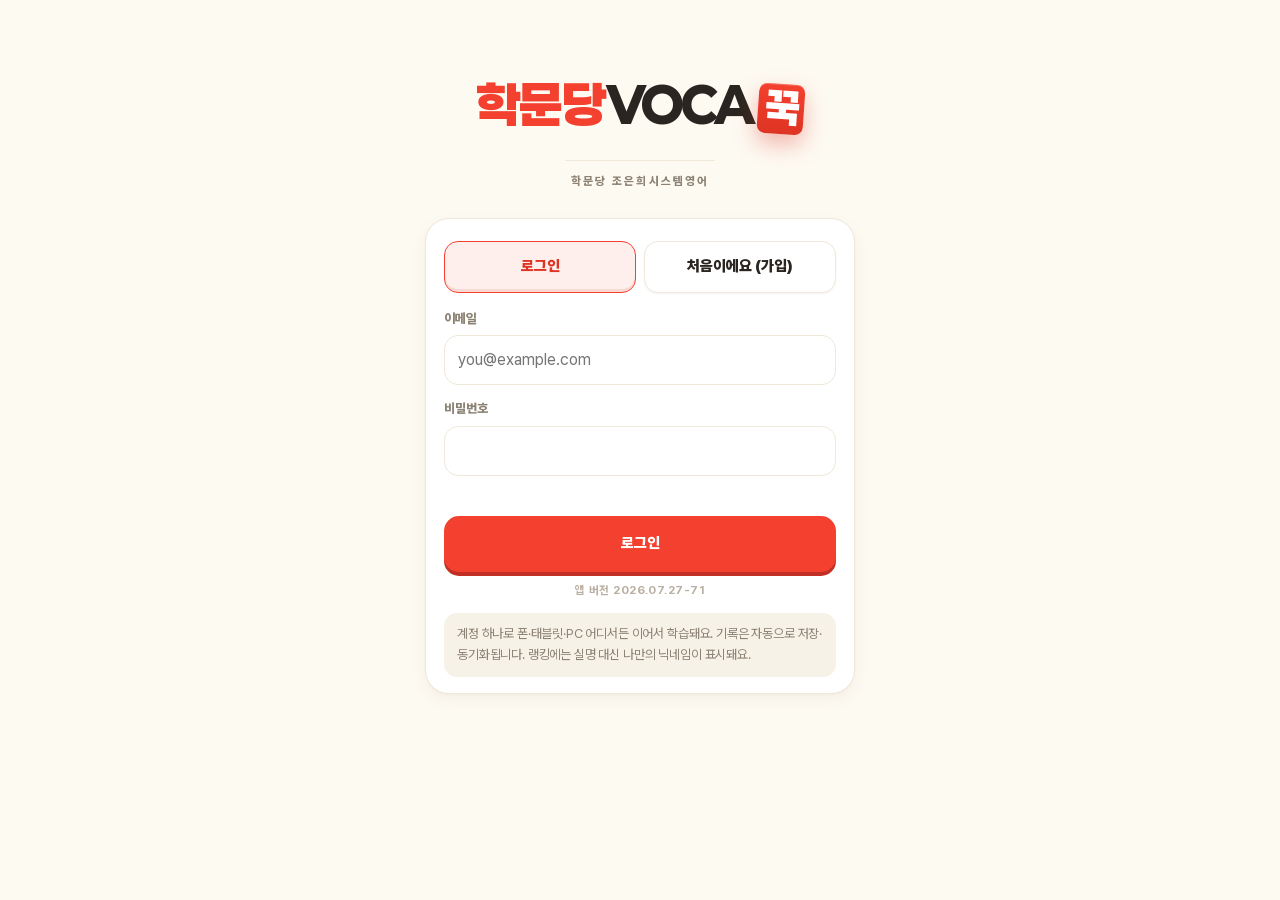
==== commit 7c4f6e53: "Add files via upload" ====
--- a/index.html
+++ b/index.html
@@ -451,6 +451,10 @@
 .li-grp-h .gname{flex:1;min-width:0;overflow:hidden;text-overflow:ellipsis;white-space:nowrap}
 .li-grp-h .gmeta{display:flex;align-items:center;gap:7px;font-size:12px;font-weight:800;color:var(--ink2);flex:0 0 auto}
 .li-grp-h .chev{font-style:normal;display:inline-block;transition:transform .18s}
+/* 📁 묶음 통째 보관·삭제 (-71) — 머리가 통짜 버튼이던 것을 갈라, 펼치기와 단추를 나란히 둔다 */
+.grp-tog{flex:1;min-width:0;display:flex;align-items:center;justify-content:space-between;gap:8px;background:none;border:0;padding:0;font:inherit;color:inherit;text-align:left;cursor:pointer}
+.li-grp-h .grp-acts{flex:0 0 auto}
+.li-grp-h .grp-acts button{padding:7px 10px;font-size:12px}
 .li-grp.open .li-grp-h{border-bottom-left-radius:0;border-bottom-right-radius:0}
 .li-grp.open .li-grp-h .chev{transform:rotate(180deg)}
 .li-grp-body{display:none;border:2px solid var(--line);border-top:none;border-radius:0 0 16px 16px;padding:10px 10px 2px;background:var(--card2)}
@@ -2242,6 +2246,55 @@
   });
   return out;
 }
+/* 📁 묶음 통째 보관·삭제 (-71)
+   삭제는 서버가 켜 준 계정만이다(`profiles.can_del_lists`). 등록·수정·보관은 교사 그대로.
+   **버튼을 감추는 것은 겉치레다.** 진짜 잠금은 RLS 정책 lists_delete 쪽에 있다. */
+function canDelLists(){ return !!(DB.profile && DB.profile.can_del_lists === true); }
+/* 묶음에 속한 단어장 전부 — 배포 중과 보관함을 함께 본다.
+   화면이 묶는 것과 지우는 것이 같은 함수여야 "보이는 것과 지워지는 것이 다르다"가 안 생긴다 */
+function grpMembers(grp){ return (DB.lists||[]).filter(l => grpBaseOf(l.name) === grp); }
+const GRP_CHUNK = 30;   /* UUID가 36자라 50개면 주소가 1,900자를 넘는다. 끊어 보낸다 */
+async function grpSend(ids, fn){
+  let done = 0;
+  for(let i = 0; i < ids.length; i += GRP_CHUNK){
+    const part = ids.slice(i, i + GRP_CHUNK);
+    const r = await fn(part);
+    if(!r || !r.ok) return {done: done, err: r ? r.status : '연결'};
+    done += part.length;
+  }
+  return {done: done, err: null};
+}
+const grpWords = ls => ls.reduce((n, l) => n + ((l.words||[]).length), 0);
+async function grpArchive(grp){
+  const live = grpMembers(grp).filter(l => l.published !== false);
+  if(!live.length){ toast('이 묶음은 이미 다 보관돼 있어요'); return; }
+  if(!confirm('「'+grp+'」 묶음을 보관함으로 옮길까요?\n\n  배포 중 '+live.length+'개 · 단어 '
+    +grpWords(live).toLocaleString('ko-KR')+'개\n\n학생 앱에서는 사라지고 기록은 남아요. 언제든 되돌릴 수 있어요.')) return;
+  const r = await grpSend(live.map(l => l.id), part =>
+    api('/rest/v1/word_lists?id=in.('+part.join(',')+')',
+        {method:'PATCH', headers:{'Prefer':'return=minimal'}, body: JSON.stringify({published:false})}));
+  await pullLists(); renderLists(); renderHome();
+  toast(r.err === null ? '「'+grp+'」 '+r.done+'개를 보관했어요'
+                       : r.done+'개까지만 보관됐어요 (오류 '+r.err+') — 권한·연결 확인');
+}
+async function grpDelete(grp){
+  const all = grpMembers(grp);
+  if(!all.length) return;
+  const live = all.filter(l => l.published !== false).length;
+  const arch = all.length - live;
+  if(!confirm('「'+grp+'」 묶음을 지웁니다.\n\n  배포 중 '+live+'개'+(arch ? ' + 보관함 '+arch+'개' : '')
+    +' = '+all.length+'개\n  단어 '+grpWords(all).toLocaleString('ko-KR')+'개가 함께 사라집니다.'
+    +'\n\n전 학생 앱에서도 사라지고 되돌릴 수 없습니다.')) return;
+  /* 50개를 한 번에 날리는 일이 손가락이 미끄러져 일어나면 안 된다 — 계정 삭제와 같은 방식 */
+  const typed = prompt('정말 지우려면 묶음 이름을 그대로 입력:\n' + grp);
+  if(typed === null) return;
+  if(String(typed).trim() !== grp){ toast('이름이 달라요 — 지우지 않았어요'); return; }
+  const r = await grpSend(all.map(l => l.id), part =>
+    api('/rest/v1/word_lists?id=in.('+part.join(',')+')', {method:'DELETE'}));
+  await pullLists(); renderLists(); renderHome();
+  toast(r.err === null ? '「'+grp+'」 '+r.done+'개를 지웠어요'
+                       : r.done+'개까지만 지워졌어요 (오류 '+r.err+') — 권한·연결 확인');
+}
 const listGrpState = new Map();
 function renderLists(){
   const box = $('list-cards');
@@ -2258,7 +2311,7 @@
       +(act?'':'<button data-act="use" data-id="'+esc(l.id)+'">선택</button>')
       +'<button data-act="edit" data-id="'+esc(l.id)+'">수정</button>'
       +'<button data-act="arch" data-id="'+esc(l.id)+'" data-p="'+(l.published===false?'1':'0')+'">'+(l.published===false?'복원':'보관')+'</button>'
-      +'<button class="del" data-act="del" data-id="'+esc(l.id)+'">삭제</button>'
+      +(canDelLists() ? '<button class="del" data-act="del" data-id="'+esc(l.id)+'">삭제</button>' : '')
       +'</div></div>';
   };
   let live = DB.lists.filter(l=>l.published!==false);
@@ -2274,15 +2327,28 @@
     if(it.one) return card(it.one);
     const open = listGrpState.has(it.grp) ? listGrpState.get(it.grp) : it.lists.some(l=>l.id===DB.activeListId);
     return '<div class="li-grp'+(open?' open':'')+'" data-grp="'+esc(it.grp)+'">'
-      +'<button type="button" class="li-grp-h"><span class="gname"><svg width="14" height="14" viewBox="0 0 24 24" fill="none" stroke="currentColor" stroke-width="2" stroke-linecap="round" stroke-linejoin="round" style="vertical-align:-2px;margin-right:5px;color:var(--amber)"><path d="M3.5 6.5a2 2 0 0 1 2-2H9l2 2.5h7.5a2 2 0 0 1 2 2v8.5a2 2 0 0 1-2 2h-13a2 2 0 0 1-2-2Z"></path></svg>'+esc(it.grp)+'</span>'
+      +'<div class="li-grp-h">'
+      +'<button type="button" class="grp-tog"><span class="gname"><svg width="14" height="14" viewBox="0 0 24 24" fill="none" stroke="currentColor" stroke-width="2" stroke-linecap="round" stroke-linejoin="round" style="vertical-align:-2px;margin-right:5px;color:var(--amber)"><path d="M3.5 6.5a2 2 0 0 1 2-2H9l2 2.5h7.5a2 2 0 0 1 2 2v8.5a2 2 0 0 1-2 2h-13a2 2 0 0 1-2-2Z"></path></svg>'+esc(it.grp)+'</span>'
       +'<span class="gmeta">'+it.lists.length+'개<i class="chev">▾</i></span></button>'
+      +'<span class="li-act grp-acts">'
+        +'<button data-gact="arch" data-grp="'+esc(it.grp)+'">묶음 보관</button>'
+        +(canDelLists() ? '<button class="del" data-gact="del" data-grp="'+esc(it.grp)+'">묶음 삭제</button>' : '')
+      +'</span></div>'
       +'<div class="li-grp-body">'+it.lists.map(l=>card(l)).join('')+'</div></div>';
   }).join('');
   box.innerHTML = (html || '<div class="note">배포 중인 리스트가 없어요. 새 리스트를 올리면 학생 앱에 자동으로 내려가요.</div>')
     + (arch.length ? '<div class="stat-h" style="margin-top:16px">보관함 — 학생에게 안 보이고 기록은 보존</div>'+arch.map(l=>card(l)).join('') : '');
 }
 $('list-cards').addEventListener('click', async e=>{
-  const gh = e.target.closest('.li-grp-h');
+  /* 묶음 단추를 펼치기보다 먼저 잡는다 — 안 그러면 누를 때마다 상자가 접힌다 */
+  const ga = e.target.closest('[data-gact]');
+  if(ga){
+    const grp = ga.dataset.grp;
+    if(ga.dataset.gact === 'arch') await grpArchive(grp);
+    else if(ga.dataset.gact === 'del') await grpDelete(grp);
+    return;
+  }
+  const gh = e.target.closest('.grp-tog');
   if(gh){
     const g = gh.closest('.li-grp');
     const open = !g.classList.contains('open');
@@ -5478,7 +5544,7 @@
   el.innerHTML = html + (ghost ? ghostNote : tail) + gap;
 }
 /* ════════ 시작 ════════ */
-const APP_VERSION = '2.11.1';
+const APP_VERSION = '2.12.0';
 let updLast = 0;
 async function checkUpdate(){
   if(sessionStorage.getItem('voca-upd-tried')===APP_VERSION) return;
@@ -6666,7 +6732,7 @@
 }
 /* ════════ 새 기능 안내 ════════ */
 const APP_VER = '2026.07.27-69';   /* '새 기능 안내' 팝업의 열쇠 — 새 기능이 없는 버그 수정에서는 건드리지 않는다 (바꾸면 전 학생에게 안내 팝업이 다시 뜬다) */
-['ver-tag','ver-tag2'].forEach(id=>{ const el = document.getElementById(id); if(el) el.textContent = '앱 버전 ' + '2026.07.27-70'; });
+['ver-tag','ver-tag2'].forEach(id=>{ const el = document.getElementById(id); if(el) el.textContent = '앱 버전 ' + '2026.07.27-71'; });
 const WN_ITEMS = [
  ['📣','친구에게 응원 보내기','상점에 <b>📣 응원 보내기</b>(100 P)가 생겼어요. 아레나 승강 리그에서 친구 줄 끝의 📣를 누르거나 상점에서 열면, 정해진 말 8가지 중에 골라 쪽지로 보내요. 하루 3장까지예요. <b>🏫 우리 반 전체 부스트</b>(5,000 P)를 사면 오늘 하루 우리 반 모두의 XP가 20% 올라요 — 반마다 하루 한 번뿐이에요'],
  ['⚡','오늘 하루만 쓰는 것들','상점에 <b>XP 2배권</b>(500 P)과 <b>주말 3배권</b>(토·일, 1,200 P)이 생겼어요. 산 날 자정까지 얻는 XP가 곱해져요 — 아레나 순위 점수와는 상관없으니 마음 놓고 쓰세요. <b>😴 복습 미루기권</b>(200 P)은 오늘 할 메모리 락을 통째로 내일로 미뤄요. 단계는 그대로예요'],
@@ -6700,6 +6766,7 @@
  ['📲','홈 화면 설치','내 정보 → 홈 화면에 설치. 앱처럼 열리고, 복습 알림도 받을 수 있어요']
 ];
 const WN_STAFF = [
+ ['📁','묶음을 통째로 보관해요','리스트 관리에서 묶음 머리에 <b>[묶음 보관]</b>이 생겼습니다. 40개짜리 교재를 하나하나 누르지 않고 한 번에 보관함으로 내립니다. 학생 앱에서는 사라지고 기록은 남으며 언제든 되돌릴 수 있어요. 배포 중인 것만 옮기고 이미 보관된 것은 그대로 둡니다. <b>삭제는 관리자 한 사람에게만 열려 있습니다</b>(서버 SQL 1회 설치 — 단어장 삭제 권한)'],
  ['📄','시험지 — 단어장 여러 개','시험지 출력에서 단어장을 여러 장 담습니다. 단어장마다 번호 범위를 따로 지정하고, 문항은 단어장별 어휘 수에 비례해 배분됩니다. 유형마다 비례를 지키므로 한 과에 쏠리지 않아요. 🎲 다시 뽑기로 같은 설정의 다른 벌을 뽑습니다(서버 SQL 설치 불필요)'],
  ['✏️','학생 이름 고치기','계정 관리에서 이름 옆 [이름 수정]을 누르면 가입할 때 잘못 적힌 이름을 바로잡을 수 있어요. 담임 이름이 붙어 들어왔거나 담임 이름으로 가입한 계정을 고치는 자리예요. 로그인 아이디·비밀번호·학습 기록은 그대로 두고 이름 한 칸만 바뀝니다(서버 SQL 1회 설치 — 이름 수정 패치)'],
  ['🎯','셀프테스트 — 단어장 여러 개','과제 종류를 🎯 셀프테스트로 두면 단어장을 여러 개 담을 수 있어요. 담은 순서의 첫 번째가 대표고, 문항·보기는 담은 단어장 전체에서 섞여 나옵니다. 오답·메모리 락은 단어별로 제 단어장에 적혀요(서버 SQL 1회 설치 — 복수단어장 패치)'],
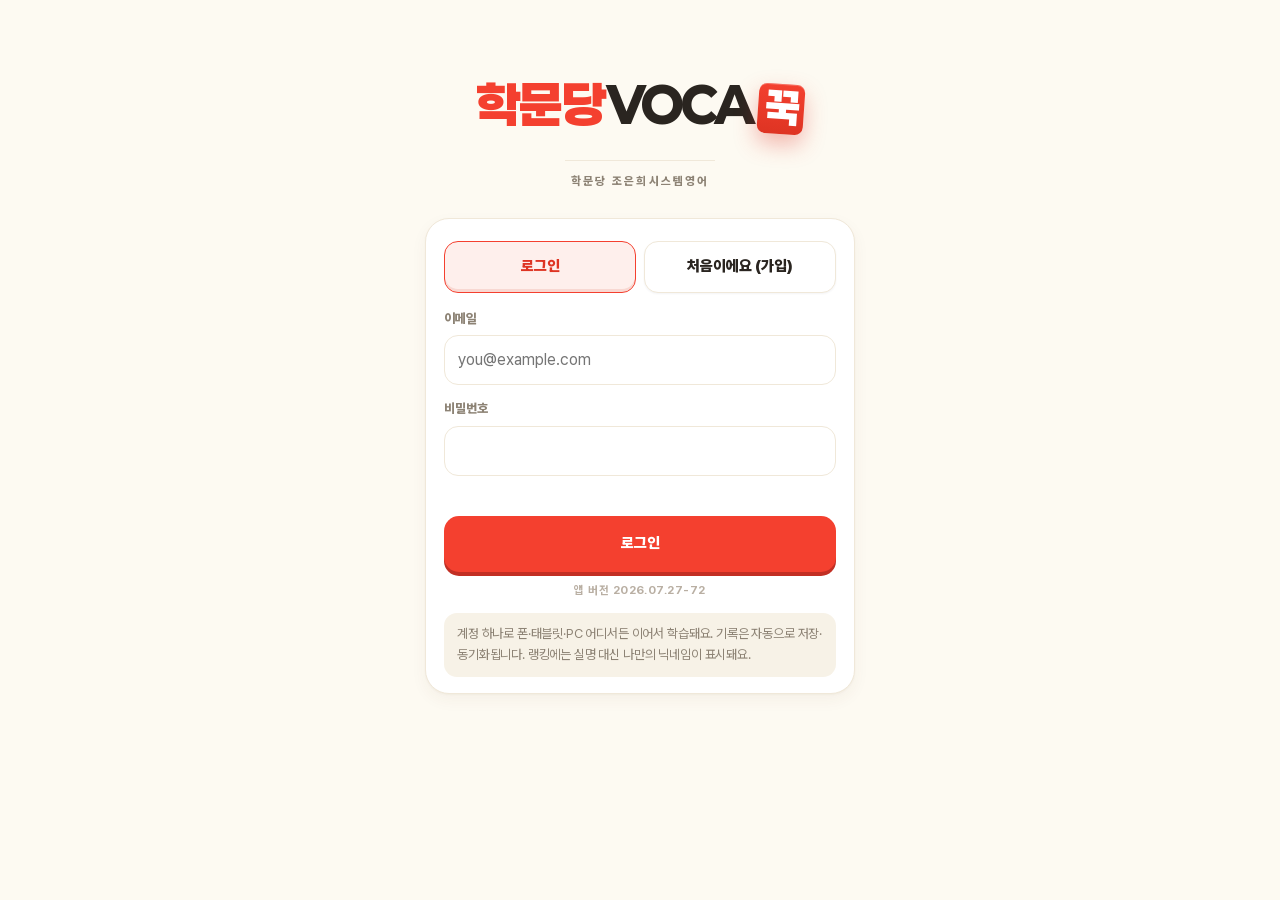
==== commit c4256c6b: "Add files via upload" ====
--- a/index.html
+++ b/index.html
@@ -447,13 +447,13 @@
 .fmt-help th,.fmt-help td{border:1px solid var(--line);padding:5px 7px;text-align:left}
 .fmt-help th{background:var(--card2);font-weight:800}
 .li-grp{margin-bottom:10px}
-.li-grp-h{display:flex;align-items:center;justify-content:space-between;gap:8px;width:100%;background:var(--card);border:2px solid var(--line);border-radius:16px;padding:13px 14px;font-weight:900;font-size:14.5px;text-align:left}
+.li-grp-h{display:flex;flex-wrap:wrap;align-items:center;justify-content:space-between;gap:8px;width:100%;background:var(--card);border:2px solid var(--line);border-radius:16px;padding:13px 14px;font-weight:900;font-size:14.5px;text-align:left}
 .li-grp-h .gname{flex:1;min-width:0;overflow:hidden;text-overflow:ellipsis;white-space:nowrap}
 .li-grp-h .gmeta{display:flex;align-items:center;gap:7px;font-size:12px;font-weight:800;color:var(--ink2);flex:0 0 auto}
 .li-grp-h .chev{font-style:normal;display:inline-block;transition:transform .18s}
 /* 📁 묶음 통째 보관·삭제 (-71) — 머리가 통짜 버튼이던 것을 갈라, 펼치기와 단추를 나란히 둔다 */
-.grp-tog{flex:1;min-width:0;display:flex;align-items:center;justify-content:space-between;gap:8px;background:none;border:0;padding:0;font:inherit;color:inherit;text-align:left;cursor:pointer}
-.li-grp-h .grp-acts{flex:0 0 auto}
+.grp-tog{flex:1 1 150px;min-width:0;display:flex;align-items:center;justify-content:space-between;gap:8px;background:none;border:0;padding:0;font:inherit;color:inherit;text-align:left;cursor:pointer}
+.li-grp-h .grp-acts{flex:0 0 auto;margin-left:auto}
 .li-grp-h .grp-acts button{padding:7px 10px;font-size:12px}
 .li-grp.open .li-grp-h{border-bottom-left-radius:0;border-bottom-right-radius:0}
 .li-grp.open .li-grp-h .chev{transform:rotate(180deg)}
@@ -1684,6 +1684,30 @@
     <button class="btn block" id="lp-close" style="flex:0 0 auto">닫기</button>
   </div>
 </div>
+<div class="ovl" id="grp-set">
+  <div class="card">
+    <h3 id="gs-title">묶음 설정</h3>
+    <div class="desc" id="gs-info"></div>
+    <div class="fld" style="text-align:left;margin-top:12px"><label>배포 대상</label>
+      <select id="gs-tmode"><option value="keep">그대로 두기</option><option value="all">전체 배포로 바꾸기</option><option value="pick">반 지정으로 바꾸기</option></select>
+    </div>
+    <div class="fld" id="gs-pick-row" style="display:none;text-align:left"><label>대상 반 — 학교·학년을 골라 [추가]. 아무것도 안 담으면 전체 배포</label>
+      <div class="row" style="gap:8px">
+        <select id="gs-school" style="flex:1.6"><option value="">학교 선택</option></select>
+        <select id="gs-grade" style="flex:1"><option value="">학년</option><option value="1">1학년</option><option value="2">2학년</option></select>
+        <button type="button" class="grp-back" id="gs-add" style="flex:0 0 auto">＋ 추가</button>
+      </div>
+      <div class="tchips" id="gs-chips"></div>
+    </div>
+    <div class="fld" style="text-align:left"><label>난이도 티어</label>
+      <select id="gs-tier"><option value="keep">그대로 두기</option><option value="1">🌱 티어1 새싹 (기본 ×1.0)</option><option value="2">⚡ 티어2 도전 (×1.3)</option><option value="3">🔥 티어3 정예 (×1.6)</option><option value="4">👑 티어4 전설 (×2.0)</option></select>
+    </div>
+    <div class="row" style="gap:8px;margin-top:14px">
+      <button class="btn ghost" id="gs-close" style="flex:1">닫기</button>
+      <button class="btn primary" id="gs-save" style="flex:1">적용</button>
+    </div>
+  </div>
+</div>
 <div class="ovl" id="cheer-pick">
   <div class="card pick-modal">
     <h3 id="ch-title">응원 보내기</h3>
@@ -2295,6 +2319,78 @@
   toast(r.err === null ? '「'+grp+'」 '+r.done+'개를 지웠어요'
                        : r.done+'개까지만 지워졌어요 (오류 '+r.err+') — 권한·연결 확인');
 }
+/* ⚙️ 묶음 설정 (-72) — 배포 대상 반·티어를 묶음 전체에 한 번에.
+   범위는 grpMembers 전부(배포 중 + 보관함) — 보관된 것을 빼면 복원할 때 옛 대상이 되살아난다.
+   수정 정책(lists_update)이 is_staff 그대로라 서버 변경 없음 */
+let gsGrp = null, gsTargets = [];
+function gsRenderChips(){
+  const box = $('gs-chips'); if(!box) return;
+  box.innerHTML = gsTargets.map(c=>'<button type="button" class="tchip" data-c="'+esc(c)+'">'+esc(c)+'</button>').join('')
+    + '<span class="hint">'+(gsTargets.length ? '위 반에만 배포된다. 태그를 누르면 뺀다.' : '담긴 반 없음 — 전체 학생에게 배포된다.')+'</span>';
+}
+function openGrpSet(grp){
+  const all = grpMembers(grp);
+  if(!all.length) return;
+  const live = all.filter(l=>l.published!==false).length;
+  const arch = all.length - live;
+  /* 대상이 하나로 같으면 그 값을 미리 채워 준다. 서로 다르면 비워 두고 덮어쓰기임을 알린다 */
+  const keys = new Set(all.map(l=>(l.target_classes||[]).slice().sort().join('|')));
+  const mixed = keys.size > 1;
+  gsGrp = grp;
+  gsTargets = mixed ? [] : (all[0].target_classes||[]).slice();
+  $('gs-title').textContent = '「'+grp+'」 묶음 설정';
+  $('gs-info').innerHTML = '배포 중 '+live+'개'+(arch?' + 보관함 '+arch+'개':'')+' — 묶음 전체에 한 번에 적용돼요'
+    +(mixed?'<br><b>지금은 단어장마다 대상이 서로 달라요.</b> 대상을 바꾸면 전부 같은 값으로 덮어써요':'');
+  $('gs-tmode').value = 'keep';
+  $('gs-pick-row').style.display = 'none';
+  $('gs-school').value = ''; $('gs-grade').value = '';
+  $('gs-tier').value = 'keep';
+  gsRenderChips();
+  $('grp-set').classList.add('on');
+}
+$('gs-tmode').addEventListener('change', ()=>{ $('gs-pick-row').style.display = ($('gs-tmode').value==='pick') ? '' : 'none'; });
+$('gs-add').addEventListener('click', ()=>{
+  const sc = $('gs-school').value, g = $('gs-grade').value;
+  if(!sc || !g){ toast('학교와 학년을 먼저 골라 주세요'); return; }
+  const c = (sc === '__ALL') ? (g + '학년전체') : (sc + g);
+  if(!gsTargets.includes(c)) gsTargets.push(c);
+  gsRenderChips();
+});
+$('gs-chips').addEventListener('click', e=>{
+  const ch = e.target.closest('.tchip'); if(!ch) return;
+  gsTargets = gsTargets.filter(x=>x!==ch.dataset.c);
+  gsRenderChips();
+});
+$('gs-close').addEventListener('click', ()=>{ $('grp-set').classList.remove('on'); });
+$('grp-set').addEventListener('click', e=>{ if(e.target === $('grp-set')) $('grp-set').classList.remove('on'); });
+$('gs-save').addEventListener('click', async ()=>{
+  const grp = gsGrp; if(!grp) return;
+  const all = grpMembers(grp);
+  if(!all.length){ $('grp-set').classList.remove('on'); return; }
+  const tmode = $('gs-tmode').value, tier = $('gs-tier').value;
+  const patch = {};
+  if(tmode === 'all') patch.target_classes = null;
+  else if(tmode === 'pick') patch.target_classes = gsTargets.length ? gsTargets.slice() : null;
+  if(tier !== 'keep') patch.tier = parseInt(tier, 10) || 1;
+  if(!Object.keys(patch).length){ toast('바꿀 것을 골라 주세요 — 지금은 둘 다 「그대로 두기」예요'); return; }
+  const live = all.filter(l=>l.published!==false).length;
+  const arch = all.length - live;
+  const tx = TIERS[patch.tier] || TIERS[1];
+  const msg = '「'+grp+'」 '+all.length+'개에 한 번에 적용해요.\n\n  배포 중 '+live+'개'+(arch?' + 보관함 '+arch+'개':'')
+    +(('target_classes' in patch) ? '\n  대상: '+(patch.target_classes ? patch.target_classes.join(', ') : '전체 배포') : '')
+    +(('tier' in patch) ? '\n  티어: '+tx.e+' '+tx.n : '')
+    +'\n\n적용할까요?';
+  if(!confirm(msg)) return;
+  const btn = $('gs-save'); btn.disabled = true;
+  const r = await grpSend(all.map(l=>l.id), part =>
+    api('/rest/v1/word_lists?id=in.('+part.join(',')+')',
+        {method:'PATCH', headers:{'Prefer':'return=minimal'}, body: JSON.stringify(patch)}));
+  btn.disabled = false;
+  $('grp-set').classList.remove('on');
+  await pullLists(); renderLists(); renderHome();
+  toast(r.err === null ? '「'+grp+'」 '+r.done+'개에 적용했어요'
+                       : r.done+'개까지만 바뀌었어요 (오류 '+r.err+') — 권한·연결 확인');
+});
 const listGrpState = new Map();
 function renderLists(){
   const box = $('list-cards');
@@ -2331,6 +2427,7 @@
       +'<button type="button" class="grp-tog"><span class="gname"><svg width="14" height="14" viewBox="0 0 24 24" fill="none" stroke="currentColor" stroke-width="2" stroke-linecap="round" stroke-linejoin="round" style="vertical-align:-2px;margin-right:5px;color:var(--amber)"><path d="M3.5 6.5a2 2 0 0 1 2-2H9l2 2.5h7.5a2 2 0 0 1 2 2v8.5a2 2 0 0 1-2 2h-13a2 2 0 0 1-2-2Z"></path></svg>'+esc(it.grp)+'</span>'
       +'<span class="gmeta">'+it.lists.length+'개<i class="chev">▾</i></span></button>'
       +'<span class="li-act grp-acts">'
+        +'<button data-gact="set" data-grp="'+esc(it.grp)+'">묶음 설정</button>'
         +'<button data-gact="arch" data-grp="'+esc(it.grp)+'">묶음 보관</button>'
         +(canDelLists() ? '<button class="del" data-gact="del" data-grp="'+esc(it.grp)+'">묶음 삭제</button>' : '')
       +'</span></div>'
@@ -2344,7 +2441,8 @@
   const ga = e.target.closest('[data-gact]');
   if(ga){
     const grp = ga.dataset.grp;
-    if(ga.dataset.gact === 'arch') await grpArchive(grp);
+    if(ga.dataset.gact === 'set') openGrpSet(grp);
+    else if(ga.dataset.gact === 'arch') await grpArchive(grp);
     else if(ga.dataset.gact === 'del') await grpDelete(grp);
     return;
   }
@@ -5544,7 +5642,7 @@
   el.innerHTML = html + (ghost ? ghostNote : tail) + gap;
 }
 /* ════════ 시작 ════════ */
-const APP_VERSION = '2.12.0';
+const APP_VERSION = '2.13.0';
 let updLast = 0;
 async function checkUpdate(){
   if(sessionStorage.getItem('voca-upd-tried')===APP_VERSION) return;
@@ -5607,6 +5705,8 @@
   if(lf) lf.innerHTML = '<option value="">학교 선택</option><option value="__ALL">🏫 전체학교</option>' + base;
   const asS = document.getElementById('as-school');
   if(asS) asS.innerHTML = '<option value="">학교 선택</option><option value="__ALL">🏫 전체학교</option>' + base;
+  const gsS = document.getElementById('gs-school');
+  if(gsS) gsS.innerHTML = '<option value="">학교 선택</option><option value="__ALL">🏫 전체학교</option>' + base;
 })();
 function renderTargetChips(){
   const box = document.getElementById('lf-target-chips');
@@ -6732,7 +6832,7 @@
 }
 /* ════════ 새 기능 안내 ════════ */
 const APP_VER = '2026.07.27-69';   /* '새 기능 안내' 팝업의 열쇠 — 새 기능이 없는 버그 수정에서는 건드리지 않는다 (바꾸면 전 학생에게 안내 팝업이 다시 뜬다) */
-['ver-tag','ver-tag2'].forEach(id=>{ const el = document.getElementById(id); if(el) el.textContent = '앱 버전 ' + '2026.07.27-71'; });
+['ver-tag','ver-tag2'].forEach(id=>{ const el = document.getElementById(id); if(el) el.textContent = '앱 버전 ' + '2026.07.27-72'; });
 const WN_ITEMS = [
  ['📣','친구에게 응원 보내기','상점에 <b>📣 응원 보내기</b>(100 P)가 생겼어요. 아레나 승강 리그에서 친구 줄 끝의 📣를 누르거나 상점에서 열면, 정해진 말 8가지 중에 골라 쪽지로 보내요. 하루 3장까지예요. <b>🏫 우리 반 전체 부스트</b>(5,000 P)를 사면 오늘 하루 우리 반 모두의 XP가 20% 올라요 — 반마다 하루 한 번뿐이에요'],
  ['⚡','오늘 하루만 쓰는 것들','상점에 <b>XP 2배권</b>(500 P)과 <b>주말 3배권</b>(토·일, 1,200 P)이 생겼어요. 산 날 자정까지 얻는 XP가 곱해져요 — 아레나 순위 점수와는 상관없으니 마음 놓고 쓰세요. <b>😴 복습 미루기권</b>(200 P)은 오늘 할 메모리 락을 통째로 내일로 미뤄요. 단계는 그대로예요'],
@@ -6766,6 +6866,7 @@
  ['📲','홈 화면 설치','내 정보 → 홈 화면에 설치. 앱처럼 열리고, 복습 알림도 받을 수 있어요']
 ];
 const WN_STAFF = [
+ ['⚙️','묶음 설정 — 대상·티어 한 번에','리스트 관리에서 묶음 머리에 <b>[묶음 설정]</b>이 생겼습니다. 배포 대상 반과 난이도 티어를 묶음 전체에 한 번에 바꿔요. 전체 배포로 올라간 교재를 특정 반으로 좁힐 때 단어장을 하나하나 고치지 않아도 됩니다. 보관함에 있는 것도 함께 바뀌어 복원할 때 옛 대상이 되살아나지 않아요(서버 SQL 설치 불필요)'],
  ['📁','묶음을 통째로 보관해요','리스트 관리에서 묶음 머리에 <b>[묶음 보관]</b>이 생겼습니다. 40개짜리 교재를 하나하나 누르지 않고 한 번에 보관함으로 내립니다. 학생 앱에서는 사라지고 기록은 남으며 언제든 되돌릴 수 있어요. 배포 중인 것만 옮기고 이미 보관된 것은 그대로 둡니다. <b>삭제는 관리자 한 사람에게만 열려 있습니다</b>(서버 SQL 1회 설치 — 단어장 삭제 권한)'],
  ['📄','시험지 — 단어장 여러 개','시험지 출력에서 단어장을 여러 장 담습니다. 단어장마다 번호 범위를 따로 지정하고, 문항은 단어장별 어휘 수에 비례해 배분됩니다. 유형마다 비례를 지키므로 한 과에 쏠리지 않아요. 🎲 다시 뽑기로 같은 설정의 다른 벌을 뽑습니다(서버 SQL 설치 불필요)'],
  ['✏️','학생 이름 고치기','계정 관리에서 이름 옆 [이름 수정]을 누르면 가입할 때 잘못 적힌 이름을 바로잡을 수 있어요. 담임 이름이 붙어 들어왔거나 담임 이름으로 가입한 계정을 고치는 자리예요. 로그인 아이디·비밀번호·학습 기록은 그대로 두고 이름 한 칸만 바뀝니다(서버 SQL 1회 설치 — 이름 수정 패치)'],
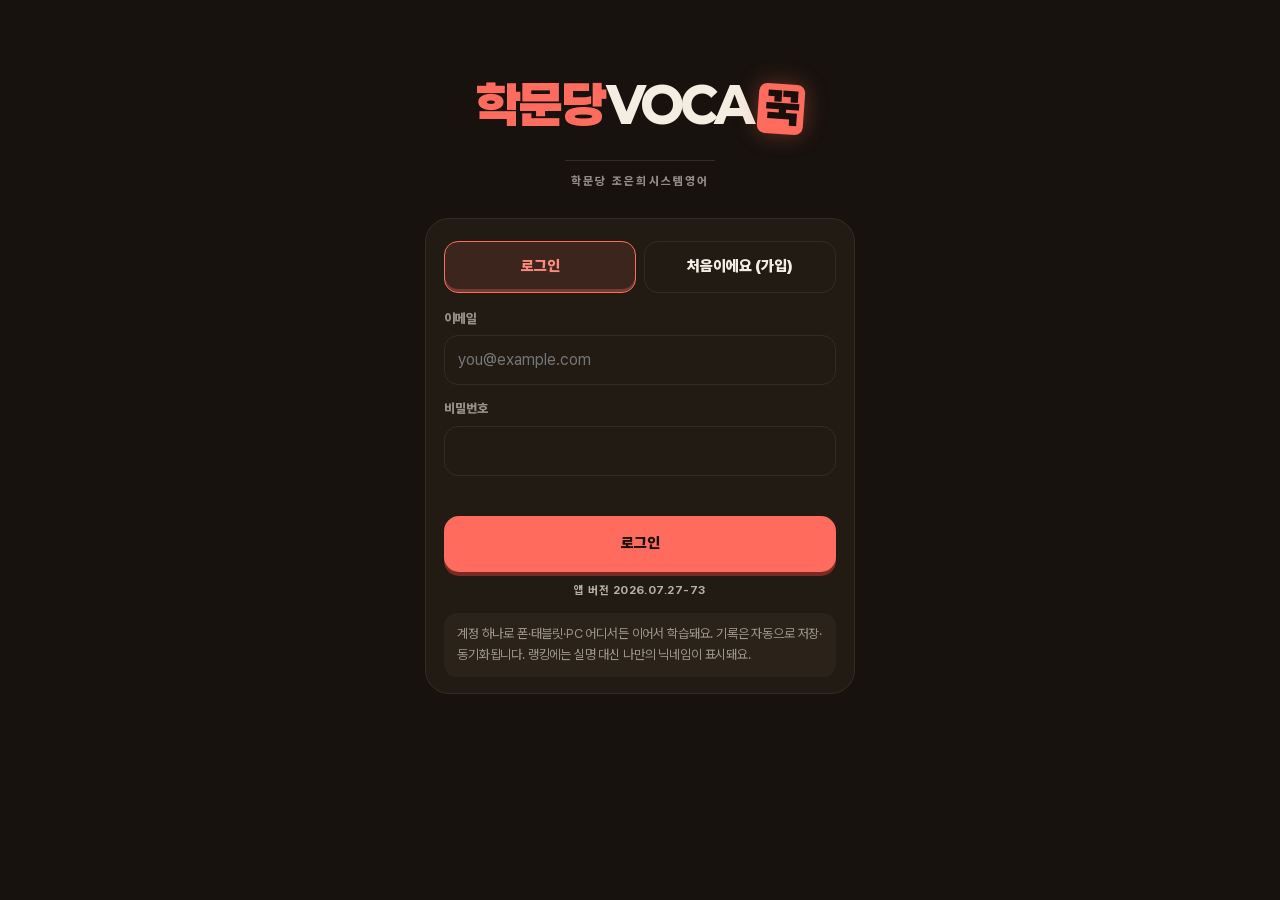
==== commit a3cff9e4: "Add files via upload" ====
--- a/index.html
+++ b/index.html
@@ -1,5 +1,5 @@
 <!DOCTYPE html>
-<html lang="ko">
+<html lang="ko" data-theme="dark">
 <head>
 <meta charset="UTF-8">
 <meta name="viewport" content="width=device-width, initial-scale=1, viewport-fit=cover">
@@ -136,7 +136,18 @@
 .ex-info>.tbadge{align-self:flex-start;width:max-content}
 </style>
 <meta name="apple-mobile-web-app-capable" content="yes">
-<meta name="theme-color" content="#F4402F">
+<meta name="theme-color" content="#141115">
+<script>
+/* 기본은 다크 — 라이트를 고른 학생만 첫 그림부터 밝게 (설정 사본은 localStorage에 있다) */
+(function(){try{
+  var p = JSON.parse(localStorage.getItem('kiwonT-voca-pref')||'{}');
+  if(p && p.theme==='light'){
+    document.documentElement.setAttribute('data-theme','light');
+    var m = document.querySelector('meta[name=theme-color]');
+    if(m) m.content = '#FF4B3E';
+  }
+}catch(e){}})();
+</script>
 <title>학문당 VOCA꾹</title>
 <style>
 :root{
@@ -1508,9 +1519,9 @@
     <div class="vertag" id="ver-tag2"></div>
     <div class="set-card">
       <div class="set-row">
-        <span class="sic" style="background:var(--plum-soft);color:var(--plum)"><svg width="18" height="18" viewBox="0 0 24 24" fill="none" stroke="currentColor" stroke-width="2" stroke-linecap="round" stroke-linejoin="round"><path d="M20.5 14.5A8.5 8.5 0 1 1 9.5 3.5a7 7 0 0 0 11 11Z"></path></svg></span>
-        <span class="lbl">다크 모드<small>밤 자습 때 눈이 편해요</small></span>
-        <button class="sw" id="theme-tog" aria-label="다크 모드"></button>
+        <span class="sic" style="background:var(--yellow-soft);color:var(--yellow-deep)"><svg width="18" height="18" viewBox="0 0 24 24" fill="none" stroke="currentColor" stroke-width="2" stroke-linecap="round" stroke-linejoin="round"><circle cx="12" cy="12" r="4"></circle><path d="M12 2v2M12 20v2M4.9 4.9l1.4 1.4M17.7 17.7l1.4 1.4M2 12h2M20 12h2M4.9 19.1l1.4-1.4M17.7 6.3l1.4-1.4"></path></svg></span>
+        <span class="lbl">라이트 모드<small>밝은 화면이 좋으면 켜 주세요</small></span>
+        <button class="sw" id="theme-tog" aria-label="라이트 모드"></button>
       </div>
       <div class="set-row">
         <span class="sic" style="background:var(--amber-soft);color:var(--amber)"><svg width="18" height="18" viewBox="0 0 24 24" fill="none" stroke="currentColor" stroke-width="2" stroke-linecap="round" stroke-linejoin="round"><path d="M6 16v-5a6 6 0 1 1 12 0v5l1.5 2.5H4.5L6 16Z"></path><path d="M10 21h4"></path></svg></span>
@@ -4689,7 +4700,7 @@
   const rb = $('pf-role');
   rb.textContent = DB.profile ? roleKo(DB.profile.role) : '학생';
   rb.className = 'rolebadge ' + (DB.profile ? DB.profile.role : 'student');
-  $('theme-tog').classList.toggle('on', DB.theme==='dark');
+  $('theme-tog').classList.toggle('on', DB.theme==='light');
   $('fx-tog').classList.toggle('on', fxOn());
   renderInstallRow(); renderPushRow();   /* v2.2 — PWA */
   $('pf-ver').textContent = '앱 버전 '+APP_VERSION+' · 새 버전이 올라오면 자동으로 업데이트돼요';
@@ -4792,11 +4803,11 @@
   }catch(e){ toast('알림 등록에 실패했어요'); }
 });
 function applyTheme(){
-  document.documentElement.setAttribute('data-theme', DB && DB.theme==='dark' ? 'dark' : 'light');
+  document.documentElement.setAttribute('data-theme', DB && DB.theme==='light' ? 'light' : 'dark');
   const mt = document.querySelector('meta[name=theme-color]');
-  if(mt) mt.content = (DB && DB.theme==='dark') ? '#141115' : '#FF4B3E';
-}
-$('theme-tog').addEventListener('click', ()=>{ DB.theme = (DB.theme==='dark') ? 'light' : 'dark'; applyTheme(); scheduleSave(); renderProfile(); });
+  if(mt) mt.content = (DB && DB.theme==='light') ? '#FF4B3E' : '#141115';
+}
+$('theme-tog').addEventListener('click', ()=>{ DB.theme = (DB.theme==='light') ? 'dark' : 'light'; applyTheme(); scheduleSave(); renderProfile(); });
 $('fx-tog').addEventListener('click', ()=>{
   DB.fx = !fxOn(); scheduleSave(); renderProfile();
   if(fxOn()){ fxRight(); toast('효과음·진동 켜짐'); } else toast('효과음·진동 꺼짐');
@@ -5642,7 +5653,7 @@
   el.innerHTML = html + (ghost ? ghostNote : tail) + gap;
 }
 /* ════════ 시작 ════════ */
-const APP_VERSION = '2.13.0';
+const APP_VERSION = '2.14.0';
 let updLast = 0;
 async function checkUpdate(){
   if(sessionStorage.getItem('voca-upd-tried')===APP_VERSION) return;
@@ -6831,9 +6842,10 @@
   }catch(e){}
 }
 /* ════════ 새 기능 안내 ════════ */
-const APP_VER = '2026.07.27-69';   /* '새 기능 안내' 팝업의 열쇠 — 새 기능이 없는 버그 수정에서는 건드리지 않는다 (바꾸면 전 학생에게 안내 팝업이 다시 뜬다) */
-['ver-tag','ver-tag2'].forEach(id=>{ const el = document.getElementById(id); if(el) el.textContent = '앱 버전 ' + '2026.07.27-72'; });
+const APP_VER = '2026.07.27-73';   /* '새 기능 안내' 팝업의 열쇠 — 새 기능이 없는 버그 수정에서는 건드리지 않는다 (바꾸면 전 학생에게 안내 팝업이 다시 뜬다) */
+['ver-tag','ver-tag2'].forEach(id=>{ const el = document.getElementById(id); if(el) el.textContent = '앱 버전 ' + '2026.07.27-73'; });
 const WN_ITEMS = [
+ ['🌙','어두운 화면이 기본이 됐어요','이제 앱이 어두운 화면으로 열려요 — 밤 자습 때 눈이 편해요. 밝은 화면이 좋으면 <b>내 정보 → 라이트 모드</b>를 켜 주세요. 언제든 다시 바꿀 수 있어요'],
  ['📣','친구에게 응원 보내기','상점에 <b>📣 응원 보내기</b>(100 P)가 생겼어요. 아레나 승강 리그에서 친구 줄 끝의 📣를 누르거나 상점에서 열면, 정해진 말 8가지 중에 골라 쪽지로 보내요. 하루 3장까지예요. <b>🏫 우리 반 전체 부스트</b>(5,000 P)를 사면 오늘 하루 우리 반 모두의 XP가 20% 올라요 — 반마다 하루 한 번뿐이에요'],
  ['⚡','오늘 하루만 쓰는 것들','상점에 <b>XP 2배권</b>(500 P)과 <b>주말 3배권</b>(토·일, 1,200 P)이 생겼어요. 산 날 자정까지 얻는 XP가 곱해져요 — 아레나 순위 점수와는 상관없으니 마음 놓고 쓰세요. <b>😴 복습 미루기권</b>(200 P)은 오늘 할 메모리 락을 통째로 내일로 미뤄요. 단계는 그대로예요'],
  ['🏷️','칭호·이름표가 생겼어요','상점에 칭호 5종·이름표 배경 4종·새 테두리 6종이 들어왔어요. 지금까지는 꾸며도 나만 봤는데, 이제 아레나 순위표와 명예의 전당에서 <b>친구들에게도 보여요</b>! 아바타 팩(사계절·전설)도 새로 열렸어요'],
@@ -6866,6 +6878,7 @@
  ['📲','홈 화면 설치','내 정보 → 홈 화면에 설치. 앱처럼 열리고, 복습 알림도 받을 수 있어요']
 ];
 const WN_STAFF = [
+ ['🌙','다크 모드가 기본','앱이 어두운 화면으로 열립니다. 밝은 화면이 필요하면 내 정보 → 라이트 모드를 켜 주세요. 학생 화면도 같은 방식이에요'],
  ['⚙️','묶음 설정 — 대상·티어 한 번에','리스트 관리에서 묶음 머리에 <b>[묶음 설정]</b>이 생겼습니다. 배포 대상 반과 난이도 티어를 묶음 전체에 한 번에 바꿔요. 전체 배포로 올라간 교재를 특정 반으로 좁힐 때 단어장을 하나하나 고치지 않아도 됩니다. 보관함에 있는 것도 함께 바뀌어 복원할 때 옛 대상이 되살아나지 않아요(서버 SQL 설치 불필요)'],
  ['📁','묶음을 통째로 보관해요','리스트 관리에서 묶음 머리에 <b>[묶음 보관]</b>이 생겼습니다. 40개짜리 교재를 하나하나 누르지 않고 한 번에 보관함으로 내립니다. 학생 앱에서는 사라지고 기록은 남으며 언제든 되돌릴 수 있어요. 배포 중인 것만 옮기고 이미 보관된 것은 그대로 둡니다. <b>삭제는 관리자 한 사람에게만 열려 있습니다</b>(서버 SQL 1회 설치 — 단어장 삭제 권한)'],
  ['📄','시험지 — 단어장 여러 개','시험지 출력에서 단어장을 여러 장 담습니다. 단어장마다 번호 범위를 따로 지정하고, 문항은 단어장별 어휘 수에 비례해 배분됩니다. 유형마다 비례를 지키므로 한 과에 쏠리지 않아요. 🎲 다시 뽑기로 같은 설정의 다른 벌을 뽑습니다(서버 SQL 설치 불필요)'],
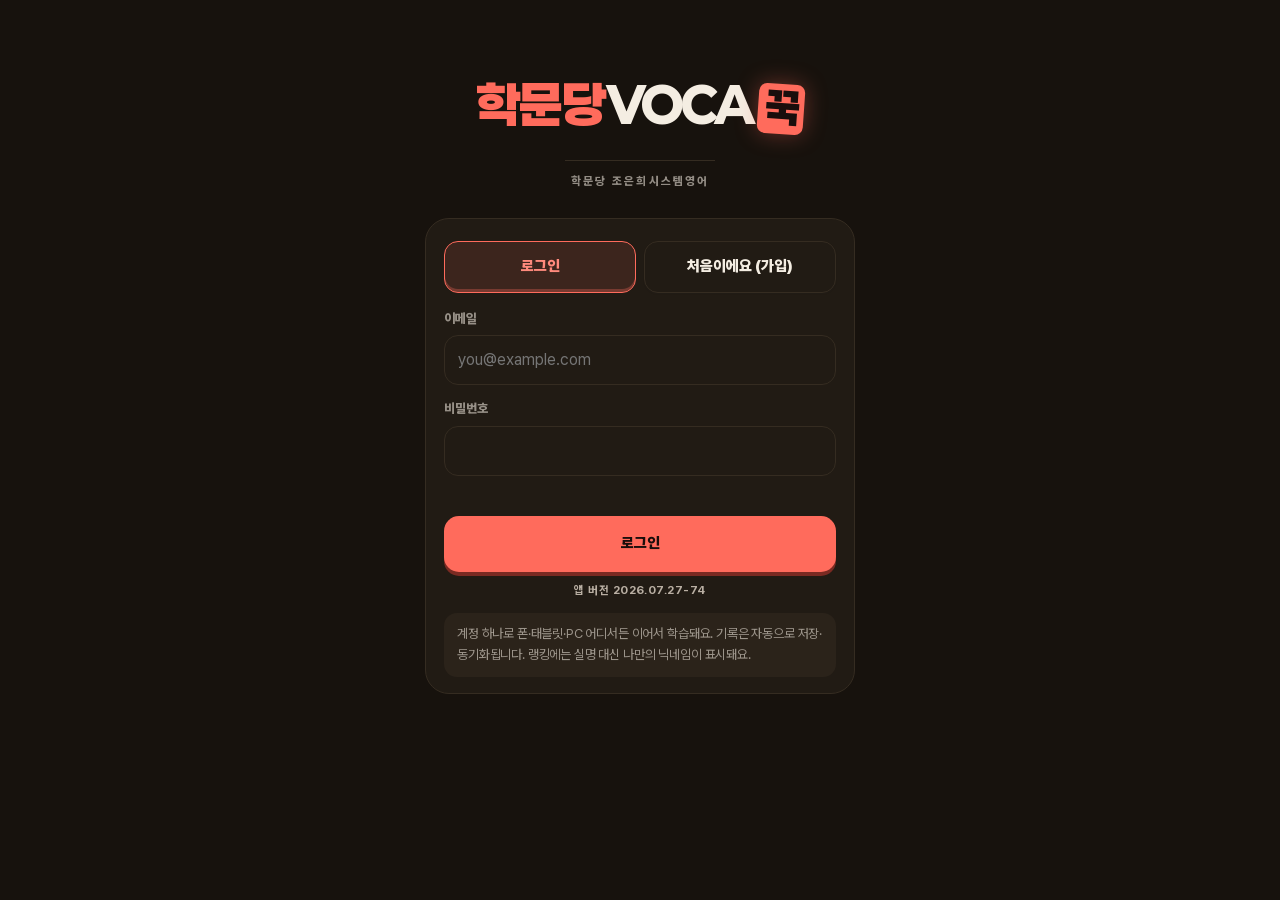
==== commit d3d69cf7: "2026.07.27-74 개인 순위 멈춤·닉네임 재뽑기 수정" ====
--- a/index.html
+++ b/index.html
@@ -3689,6 +3689,7 @@
   const d = await r.json().catch(()=>({}));
   if(!r.ok) throw new Error(d.error_description || d.msg || d.message || ('HTTP '+r.status));
   DB.auth = {access_token:d.access_token, refresh_token:d.refresh_token, uid:d.user.id, email:d.user.email};
+  pullOkOnce = false;   /* 계정이 바뀌는 자리 — 앞 계정의 깃발을 물려받지 않는다 */
   await storageSave();
 }
 async function doSignup(name, email, pw, code, cls){
@@ -3699,6 +3700,7 @@
   if(!r.ok) throw new Error(d.error_description || d.msg || d.message || ('HTTP '+r.status));
   if(!d.access_token) throw new Error('not confirmed');
   DB.auth = {access_token:d.access_token, refresh_token:d.refresh_token, uid:d.user.id, email:d.user.email};
+  pullOkOnce = false;   /* 계정이 바뀌는 자리 — 앞 계정의 깃발을 물려받지 않는다 */
   await storageSave();
 }
 
@@ -3791,13 +3793,14 @@
   if(!r || !r.ok) return false;
   const rows = await r.json();
   mergeProgress(rows.length ? rows[0].data : {});
+  pullOkOnce = true;
   scheduleSave();
   return true;
 }
-let pushTimer = null, pushDirty = false;
+let pushTimer = null, pushDirty = false, pullOkOnce = false;   /* 서버 진행을 한 번도 못 받아 온 기기가 빈 데이터로 서버를 덮지 못하게 */
 function schedulePush(){ pushDirty = true; clearTimeout(pushTimer); pushTimer = setTimeout(pushProgress, 2500); }
 async function pushProgress(urgent){
-  if(!DB || !DB.auth) return;
+  if(!DB || !DB.auth || !pullOkOnce) return;
   pushDirty = false;
   pruneWrongT();
   const body = JSON.stringify({data:{wrong:DB.wrong||{}, wrongT:DB.wrongT||{}, log:DB.log||[], fx:DB.fx, qzExKo:DB.qzExKo, game:DB.game||null, theme:DB.theme}});
@@ -3947,11 +3950,11 @@
   const okP = await pullProfile();
   pullNotice();
   await pullLists();
-  await pullProgress();
+  const okG = await pullProgress();
   await pullUnread();
   pullAssignments();   /* v2.2 — 과제. 서버 미설치·실패여도 앱 흐름을 막지 않는다 */
   pullExams();         /* 🗓️ 시험 역산 — exams 표 미설치면 조용히 숨는다 */
-  await pushProgress();
+  if(okG) await pushProgress();
   await flushPending();
   return okP;
 }
@@ -5085,6 +5088,13 @@
 }
 function maybeNick(){
   const g = ensureGame();
+  if(!g.nickname && DB.profile && DB.profile.nickname){
+    /* 기기가 닉네임을 잃어도 다시 뽑게 하지 않는다 — 처음 확정한 이름이 profiles 등록부에 남아 있다 */
+    g.nickname = DB.profile.nickname;
+    if(!g.avatar && DB.profile.avatar) g.avatar = DB.profile.avatar;
+    scheduleSave();
+    return;
+  }
   if(g.nickname || !DB.profile || DB.profile.role!=='student') return;
   nickRerollMode = false;
   $('nk-desc').innerHTML = NK_DESC_FIRST;
@@ -5629,6 +5639,7 @@
     return;
   }
   let mine=false;
+  const frCls = frameCls({me:true});
   const rowHTML = (r, rank, isMe)=>'<div class="lg-row r'+rank+(isMe?' me':'')+'"><span class="rank">'+rank+'</span><span class="avt'+(isMe?frCls:'')+'">'+esc(r.avatar||'🙂')+'</span><span class="who"><span class="nk">'+esc(r.nickname||'')+(isMe?' <span class="mebadge">나</span>':'')+'</span><span class="sg">'+esc((r.mname? r.mname+' · ':'')+(r.class_name||''))+'</span></span><span class="wxp">'+fmtXp(r.week_xp)+' XP</span></div>';
   const html = rows.slice(0,10).map((r,i)=>{ if(r.me) mine=true; return rowHTML(r, i+1, !!r.me); }).join('');
   const idx = rows.findIndex(r=>r.me);
@@ -5653,7 +5664,7 @@
   el.innerHTML = html + (ghost ? ghostNote : tail) + gap;
 }
 /* ════════ 시작 ════════ */
-const APP_VERSION = '2.14.0';
+const APP_VERSION = '2.14.1';
 let updLast = 0;
 async function checkUpdate(){
   if(sessionStorage.getItem('voca-upd-tried')===APP_VERSION) return;
@@ -6843,7 +6854,7 @@
 }
 /* ════════ 새 기능 안내 ════════ */
 const APP_VER = '2026.07.27-73';   /* '새 기능 안내' 팝업의 열쇠 — 새 기능이 없는 버그 수정에서는 건드리지 않는다 (바꾸면 전 학생에게 안내 팝업이 다시 뜬다) */
-['ver-tag','ver-tag2'].forEach(id=>{ const el = document.getElementById(id); if(el) el.textContent = '앱 버전 ' + '2026.07.27-73'; });
+['ver-tag','ver-tag2'].forEach(id=>{ const el = document.getElementById(id); if(el) el.textContent = '앱 버전 ' + '2026.07.27-74'; });
 const WN_ITEMS = [
  ['🌙','어두운 화면이 기본이 됐어요','이제 앱이 어두운 화면으로 열려요 — 밤 자습 때 눈이 편해요. 밝은 화면이 좋으면 <b>내 정보 → 라이트 모드</b>를 켜 주세요. 언제든 다시 바꿀 수 있어요'],
  ['📣','친구에게 응원 보내기','상점에 <b>📣 응원 보내기</b>(100 P)가 생겼어요. 아레나 승강 리그에서 친구 줄 끝의 📣를 누르거나 상점에서 열면, 정해진 말 8가지 중에 골라 쪽지로 보내요. 하루 3장까지예요. <b>🏫 우리 반 전체 부스트</b>(5,000 P)를 사면 오늘 하루 우리 반 모두의 XP가 20% 올라요 — 반마다 하루 한 번뿐이에요'],
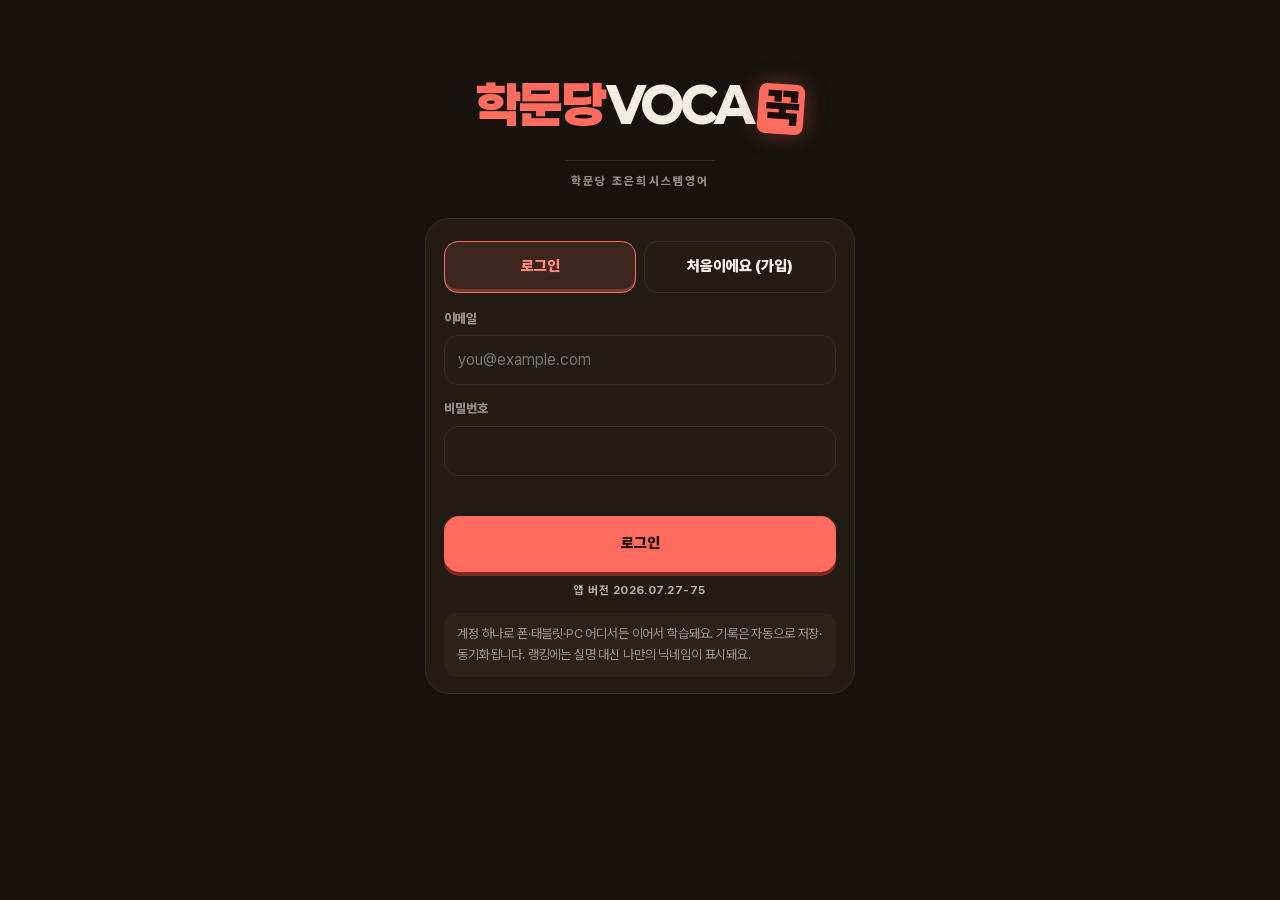
==== commit c494635b: "2026.07.27-75 뜻 쓰기 모드 신설" ====
--- a/index.html
+++ b/index.html
@@ -1319,6 +1319,10 @@
         <svg width="24" height="24" viewBox="0 0 24 24" fill="none" stroke="currentColor" stroke-width="2.2" stroke-linecap="round" stroke-linejoin="round"><path d="M4 13.5a8 8 0 0 1 16 0"></path><path d="M4 13.5h2.5a1.5 1.5 0 0 1 1.5 1.5v3.5a1.5 1.5 0 0 1-1.5 1.5H5.5A1.5 1.5 0 0 1 4 18.5Z"></path><path d="M20 13.5h-2.5a1.5 1.5 0 0 0-1.5 1.5v3.5a1.5 1.5 0 0 0 1.5 1.5h.5a2 2 0 0 0 2-2Z"></path></svg>
         <b>듣기</b><span class="d">발음 듣고 철자 쓰기</span>
       </button>
+      <button class="mode c-teal" id="m-mean">
+        <svg width="24" height="24" viewBox="0 0 24 24" fill="none" stroke="currentColor" stroke-width="2.2" stroke-linecap="round" stroke-linejoin="round"><path d="M12 20h9"></path><path d="M16.5 3.5a2.1 2.1 0 0 1 3 3L7 19l-4 1 1-4Z"></path></svg>
+        <b>뜻 쓰기</b><span class="d">단어 보고 뜻 입력</span>
+      </button>
       <button class="mode c-plum" id="m-wrong">
         <svg width="24" height="24" viewBox="0 0 24 24" fill="none" stroke="currentColor" stroke-width="2.2" stroke-linecap="round" stroke-linejoin="round"><path d="M3.5 12a8.5 8.5 0 1 0 2.6-6.1L3.5 8.4"></path><path d="M3.5 3.5v5h5"></path></svg>
         <span class="badge" id="wrong-badge" style="display:none">0</span>
@@ -1754,7 +1758,7 @@
     <div id="lvg-body" style="margin:12px 0"></div>
     <div class="desc" style="text-align:left">
       <b>XP 쌓는 법</b><br>
-      · 퀴즈 정답 +10(콤보 5부터 1.5배) · 스펠링 정답 +15(오타 하나는 격려 +3) · 카드 "알아요" +2<br>
+      · 퀴즈 정답 +10(콤보 5부터 1.5배) · 스펠링·뜻 쓰기 정답 +15(아깝게 틀리면 격려 +3) · 카드 "알아요" +2<br>
       · 오답 단어를 퀴즈·스펠링으로 맞히면 <b>탈출 보너스 +20</b><br>
       · 일일 퀘스트 +150 · 하루 목표 +50 · 7일 연속마다 +100<br>
       · <b>티어 보너스</b> — 🌱×1.0 · ⚡×1.3 · 🔥×1.6 · 👑×2.0<br>
@@ -3127,13 +3131,42 @@
 }
 
 
+/* ── 뜻 쓰기 채점 — 뜻에서 정답 후보를 만들고, 후보와 학생 답을 같은 규칙으로 어간화해 대조한다.
+   글자 유사도 봐주기는 없다(한국어는 한 글자가 다른 낱말이 되는 일이 많다). 양쪽에 같은 함수를
+   걸므로 어간화가 다소 거칠어도 판정은 어긋나지 않는다 ── */
+const MEAN_SUFF = ['스러운','스럽다','시키다','뜨리다','하다','하는','하게','하기','되다','되는','지다','이다','하','한','함','된','됨','진','짐','인','임','음','다','게','기'];
+function meanStem(s){
+  let t = String(s||'').replace(/\([^)]*\)/g,'').replace(/[~〜]\s*(에게|에|을|를|와|과|로|의|이|가)?/g,'').replace(/[\s.,!?·'"’]/g,'');
+  for(let k=0;k<2;k++){
+    for(const sf of MEAN_SUFF){
+      if(t.length - sf.length >= 1 && t.endsWith(sf)){ t = t.slice(0, -sf.length); break; }
+    }
+  }
+  return t;
+}
+function meanCands(m){
+  const body = String(m||'').trim()
+    .replace(/^\[?[명동형부전접감대수](?:·[명동형부전접감대수])*\]?\s+/,'')
+    .replace(/^숙어\s+/,'')
+    .replace(/\d+\.\s*/g, ',');
+  const out = [];
+  body.split(/[,;/·]/).forEach(p=>{
+    const s = meanStem(p);
+    if(s && out.indexOf(s) < 0) out.push(s);
+  });
+  return out;
+}
+/* 후보가 전부 긴 구절(어간 12자 초과)인 단어는 뜻 쓰기 출제에서 뺀다 — 주로 숙어 뜻풀이 */
+function meanEligible(m){ return meanCands(m).some(s=>s.length<=12); }
+
 /* ════════ 스펠링 쓰기 ════════ */
 let SP = null;
-function startSpell(words, listen, fromWrong){
+function startSpell(words, listen, fromWrong, mean){
+  if(mean) words = (words||[]).filter(w=>meanEligible(w.meaning));
   if(!words || !words.length){ go('scr-home'); return; }
   { const aL = activeList(); STUDY.mult = fromWrong ? 1 : (TIERS[(aL && aL.tier) || 1] || TIERS[1]).m; }
-  SP = {deck: shuffleArr(words), i:0, right:0, answered:false, listen: !!listen, fromWrong: !!fromWrong}; resetSessXp();
-  sessStart(listen ? 'listen' : 'spell', DB.activeListId);
+  SP = {deck: shuffleArr(words), i:0, right:0, answered:false, listen: !!listen, fromWrong: !!fromWrong, mean: !!mean}; resetSessXp();
+  sessStart(mean ? 'mean' : (listen ? 'listen' : 'spell'), DB.activeListId);
   $('sp-done').style.display='none';
   $('sp-play').style.display='block';
   renderSpell();
@@ -3145,10 +3178,14 @@
   $('sp-score').textContent = '맞힌 개수 '+SP.right;
   /* 메모리 락 쓰기 인출 — 일차 표시 + 14·30일차는 첫 글자 힌트 봉인. 다시 도전 라운드도 표시 */
   const kEl = $('sp-kind');
-  if(kEl) kEl.textContent = SP.retry ? '다시 도전 — 뜻 보고 철자 쓰기'
+  if(kEl) kEl.textContent = SP.mean ? (SP.retry ? '다시 도전 — 단어 보고 뜻 쓰기' : '단어 보고 뜻 쓰기')
+    : SP.retry ? '다시 도전 — 뜻 보고 철자 쓰기'
     : ((SP.review && w._st != null) ? REV_GAPS[w._st]+'일차 메모리 락 — 뜻 보고 철자 쓰기' : '뜻 보고 철자 쓰기');
-  $('btn-sp-first').style.display = (SP.review && w._st >= 3) ? 'none' : '';
-  if(SP.listen){
+  $('btn-sp-first').style.display = (SP.mean || (SP.review && w._st >= 3)) ? 'none' : '';
+  if(SP.mean){
+    $('sp-mean').innerHTML = '<b style="font-size:26px;letter-spacing:.01em">'+esc(w.word)+'</b>'
+      +(w.pron?'<span style="display:block;margin-top:3px;color:var(--ink2);font-size:13px;font-weight:600">'+esc(w.pron)+'</span>':'');
+  } else if(SP.listen){
     $('sp-mean').innerHTML = '<div class="lsn"><svg width="17" height="17" viewBox="0 0 24 24" fill="none" stroke="currentColor" stroke-width="2.2" stroke-linecap="round" stroke-linejoin="round" style="vertical-align:-2.5px;margin-right:4px;color:var(--amber)"><path d="M4 13.5a8 8 0 0 1 16 0"></path><path d="M4 13.5h2.5a1.5 1.5 0 0 1 1.5 1.5v3.5a1.5 1.5 0 0 1-1.5 1.5H5.5A1.5 1.5 0 0 1 4 18.5Z"></path><path d="M20 13.5h-2.5a1.5 1.5 0 0 0-1.5 1.5v3.5a1.5 1.5 0 0 0 1.5 1.5h.5a2 2 0 0 0 2-2Z"></path></svg>발음을 듣고 철자를 쓰자</div><button type="button" class="btn" id="sp-say"><svg width="15" height="15" viewBox="0 0 24 24" fill="none" stroke="currentColor" stroke-width="2.2" stroke-linecap="round" stroke-linejoin="round" style="margin-right:2px"><path d="M11 5 6.5 9H3v6h3.5L11 19V5Z"></path><path d="M15 9a4.2 4.2 0 0 1 0 6"></path><path d="M17.5 6.5a7.5 7.5 0 0 1 0 11"></path></svg>다시 듣기</button>';
     setTimeout(()=>speak(w.word), 300);
   } else {
@@ -3157,6 +3194,7 @@
   $('sp-hint').textContent = '';
   const fb = $('sp-fb'); fb.className='sp-fb'; fb.innerHTML='';
   const inp = $('sp-in'); inp.value=''; inp.disabled=false;
+  inp.placeholder = SP.mean ? '우리말 뜻 입력' : '영어 단어 입력';
   SP.answered = false;
   $('btn-sp-check').style.display='block';
   $('btn-sp-next').style.display='none';
@@ -3173,11 +3211,17 @@
   if(!SP || SP.answered) return;
   const w = SP.deck[SP.i];
   const inp = $('sp-in').value;
-  const sIn = normSpell(inp), sAns = normSpell(w.word);
-  if(!sIn){ toast('철자를 입력해 주세요'); return; }
-  const exact = sIn === sAns;
-  const near = !exact && sAns.length >= 5 && levOps(sIn, sAns).dist === 1;   /* v2.3.1 — 오타 한 글자: 격려·소량 XP만. 채점(정답 수·별점·오답 탈출·메모리 락)은 오답 */
-  const ok = exact;
+  let ok, near = false;
+  if(SP.mean){
+    if(!meanStem(inp)){ toast('뜻을 입력해 주세요'); return; }
+    ok = meanCands(w.meaning).indexOf(meanStem(inp)) >= 0;
+  } else {
+    const sIn = normSpell(inp), sAns = normSpell(w.word);
+    if(!sIn){ toast('철자를 입력해 주세요'); return; }
+    const exact = sIn === sAns;
+    near = !exact && sAns.length >= 5 && levOps(sIn, sAns).dist === 1;   /* v2.3.1 — 오타 한 글자: 격려·소량 XP만. 채점(정답 수·별점·오답 탈출·메모리 락)은 오답 */
+    ok = exact;
+  }
   const lid = w._lid || DB.activeListId;
   SP.answered = true;
   if(!SP.review) dayBump(1);   /* 메모리 락 복습 문항은 '오늘의 새 단어'에 안 센다 */
@@ -3199,14 +3243,22 @@
       awardXp(gain);
       fb.className='sp-fb ok';
       fb.innerHTML = '정답 ✓'
-        + (SP.listen ? '<span class="ans">'+esc(w.word)+(w.meaning?' — '+esc(w.meaning):'')+'</span>' : '');
+        + ((SP.listen || SP.mean) ? '<span class="ans">'+esc(w.word)+(w.meaning?' — '+esc(w.meaning):'')+'</span>' : '');
       fxRight();
     }
   }
   else{
     if(near) awardXp(3);   /* 아깝다 격려 — 기록은 오답, 다시 정확히 쓰면 진짜 정답 */
     fb.className='sp-fb no';
-    fb.innerHTML=(near?'아깝다! 오타 하나 ✗ — 시험은 한 글자도 정확해야 해요':'아쉬워요 ✗')+'<div>'+spellDiffHTML(inp, w.word)+'</div><span class="ans">'+esc(w.word)+((SP.listen && w.meaning)?' — '+esc(w.meaning):'')+'</span><span class="myans">내 답: '+esc(inp)+'</span>';
+    if(SP.mean){
+      /* 동의어로 쓴 답은 기계가 못 받는다 — 자기 확인은 격려 XP만, 채점 기록(정답 수·별점·오답 탈출·메모리 락)에는 안 센다. 플래시 '알아요'와 같은 결 */
+      fb.innerHTML='아쉬워요 ✗<span class="ans">'+esc(w.word)+(w.meaning?' — '+esc(w.meaning):'')+'</span><span class="myans">내 답: '+esc(inp)+'</span>'
+        +'<button type="button" class="btn soft block" id="sp-claim" style="margin-top:10px">뜻은 맞게 썼어요</button>';
+      const cb = $('sp-claim');
+      if(cb) cb.addEventListener('click', ()=>{ cb.disabled=true; cb.textContent='격려 +3 XP — 위의 표준 뜻도 같이 외워 두자'; awardXp(3); });
+    } else {
+      fb.innerHTML=(near?'아깝다! 오타 하나 ✗ — 시험은 한 글자도 정확해야 해요':'아쉬워요 ✗')+'<div>'+spellDiffHTML(inp, w.word)+'</div><span class="ans">'+esc(w.word)+((SP.listen && w.meaning)?' — '+esc(w.meaning):'')+'</span><span class="myans">내 답: '+esc(inp)+'</span>';
+    }
     addWrong(w.word, lid); fxWrong();
     if(!SP.retry && !SP.fromWrong && !SP.review) (SP.retryL || (SP.retryL = [])).push(w);
   }
@@ -3241,7 +3293,7 @@
 }
 function endSpell(){
   const total = SP.mainTotal || SP.deck.length;   /* 다시 도전 라운드는 총계에서 뺀다 */
-  logSession(SP.listen?'listen':'spell', total, SP.right, !!SP.review);
+  logSession(SP.mean?'mean':(SP.listen?'listen':'spell'), total, SP.right, !!SP.review);
   $('sp-play').style.display='none';
   const box = $('sp-done');
   box.style.display='block';
@@ -3256,13 +3308,13 @@
     return;
   }
   const wn = wrongWords().length;
-  box.innerHTML = '<div class="result-big">'+starsHTML(awardStars(SP.listen?'listen':'spell', SP.right, total))+'<div class="sc"><em>'+SP.right+'</em> / '+total+'</div><p>'+(SP.right===total?'철자까지 완벽해요!':'틀린 단어는 오답 목록에 저장했어요.'+(SP.retry?' 다시 도전에서 맞힌 단어는 1일차에 등록됐어요.':''))+'</p>'+xpLineHTML()+revNextLine()+'</div>'
+  box.innerHTML = '<div class="result-big">'+starsHTML(awardStars(SP.mean?'mean':(SP.listen?'listen':'spell'), SP.right, total))+'<div class="sc"><em>'+SP.right+'</em> / '+total+'</div><p>'+(SP.right===total?(SP.mean?'뜻까지 완벽해요!':'철자까지 완벽해요!'):'틀린 단어는 오답 목록에 저장했어요.'+(SP.retry?' 다시 도전에서 맞힌 단어는 1일차에 등록됐어요.':''))+'</p>'+xpLineHTML()+revNextLine()+'</div>'
     +'<div class="row"><button class="btn ghost" id="sp-again">다시</button><button class="btn primary" id="sp-home">홈으로</button></div>'
     +(wn?'<button class="btn soft block" id="sp-gowrong" style="margin-top:10px">오답 복습 하러 가기</button>':'');
   if(SP.hw) hwFinish(SP.hw, SP.right, total, box);   /* 🎯 셀프테스트 채점 */
   $('sp-again').addEventListener('click', ()=>{
     if(SP.fromWrong){ const ws = (wrScope==='all'?wrongWordsAll():wrongWords()).map(x=>x.w); if(ws.length){ startSpell(ws, SP.listen, true); return; } }
-    startSpell(activeList().words, SP.listen);
+    startSpell(activeList().words, SP.listen, false, SP.mean);
   });
   $('sp-home').addEventListener('click', ()=>go('scr-home'));
   const g = $('sp-gowrong');
@@ -3292,12 +3344,12 @@
   const bindScope = ()=>{ box.querySelectorAll('[data-wrsc]').forEach(b=>b.addEventListener('click', ()=>{ wrScope = b.dataset.wrsc; renderWrong(); })); };
   const tabs = '<div class="lg-tabs" style="margin-top:0"><button type="button" class="lgt'+(wrScope==='cur'?' on':'')+'" data-wrsc="cur">이 단어장 ('+curItems.length+')</button><button type="button" class="lgt'+(wrScope==='all'?' on':'')+'" data-wrsc="all">전체 단어장 ('+allItems.length+')</button></div>';
   if(!items.length){
-    box.innerHTML = tabs + '<div class="note">지금은 오답 단어가 없어요. 퀴즈·스펠링에서 틀리거나 플래시카드에서 "몰라요"를 누른 단어가 여기에 모여요.</div>';
+    box.innerHTML = tabs + '<div class="note">지금은 오답 단어가 없어요. 퀴즈·스펠링·뜻 쓰기에서 틀리거나 플래시카드에서 "몰라요"를 누른 단어가 여기에 모여요.</div>';
     bindScope();
     return;
   }
   box.innerHTML = tabs
-    + '<div class="note" style="margin-bottom:12px">틀린 횟수가 많은 단어부터 보여드려요. <b>퀴즈·스펠링에서 맞히면</b> 확실히 탈출하고 +20 XP, 카드의 "이제 안다"는 +10 XP예요.</div>'
+    + '<div class="note" style="margin-bottom:12px">틀린 횟수가 많은 단어부터 보여드려요. <b>퀴즈·스펠링·뜻 쓰기에서 맞히면</b> 확실히 탈출하고 +20 XP, 카드의 "이제 안다"는 +10 XP예요.</div>'
     + items.slice().sort((a,b)=>b.cnt-a.cnt).map(x=>'<div class="wrong-item"><span class="wi-w">'+esc(x.w.word)+'</span><span class="wi-m">'+esc(x.w.meaning)+(wrScope==='all' && x.w._lname?'<small class="wi-l">'+esc(x.w._lname)+'</small>':'')+'</span><span class="cnt">'+x.cnt+'회</span><button class="spk sm" data-say="'+esc(x.w.word)+'">🔊</button></div>').join('')
     + '<div class="row" style="margin-top:14px"><button class="btn ghost" id="wr-flash">카드로 복습</button><button class="btn primary" id="wr-spell">스펠링으로 탈출</button></div>'
     + '<button class="btn ghost block" id="wr-clear" style="margin-top:10px;color:var(--red-deep)">'+(wrScope==='all'?'모든 단어장 오답 전부 지우기':'이 단어장 오답 전부 지우기')+'</button>';
@@ -4101,7 +4153,7 @@
   box.innerHTML = ghead + (rows || '<div class="note">'+(($('dash-q').value||'').trim() ? '검색 결과가 없어요. 철자나 반 이름을 다시 확인해 보세요.' : '이 반에 학생이 없어요.')+'</div>');
 }
 function stuDetailHtml(p, ss, wd){
-  const MODE_KO = {quiz:'퀴즈', spell:'스펠링', flash:'카드', listen:'듣기'};
+  const MODE_KO = {quiz:'퀴즈', spell:'스펠링', mean:'뜻 쓰기', flash:'카드', listen:'듣기'};
   const today = new Date(); today.setHours(0,0,0,0);
   const wcount = {};
   for(const lid in wd) for(const w in wd[lid]) wcount[w]=(wcount[w]||0)+wd[lid][w];
@@ -4507,7 +4559,7 @@
   const isMain = MAIN_SCRS.includes(id), isAuth = id==='scr-auth';
   $('topbar').classList.toggle('hidden', isMain || isAuth);
   $('tabbar').classList.toggle('hidden', !isMain);
-  if(!isMain && !isAuth) $('top-ttl').textContent = TITLES[id]||'';
+  if(!isMain && !isAuth) $('top-ttl').textContent = (id==='scr-spell' && typeof SP!=='undefined' && SP) ? (SP.mean?'뜻 쓰기':(SP.listen?'듣기':'스펠링 쓰기')) : (TITLES[id]||'');
   document.querySelectorAll('#tabbar .tab').forEach(t=>t.classList.toggle('on', t.dataset.go===id));
   if(id==='scr-home') renderHome();
   if(id==='scr-stats'){ shopOpen = false; renderStats(); }
@@ -4574,7 +4626,7 @@
   $('lv-title').textContent = 'LV.'+lv.level+' '+lv.title;
   $('lv-bar').style.width = Math.round(lv.progress*100)+'%';
   $('lv-meta').textContent = lv.into+'/'+lv.span;
-  $('m-flash').disabled = $('m-spell').disabled = $('m-listen').disabled = (n===0);
+  $('m-flash').disabled = $('m-spell').disabled = $('m-listen').disabled = $('m-mean').disabled = (n===0);
   $('m-quiz').disabled = (n<5);
   $('m-wrong').disabled = (wn===0);
   const badge = $('wrong-badge'); badge.style.display = wn?'inline-block':'none'; badge.textContent = wn;
@@ -4687,7 +4739,7 @@
 }
 $('m-flash').addEventListener('click', ()=>{ startFlash(activeList().words, false); go('scr-flash'); });
 $('m-quiz').addEventListener('click', ()=>{ openQuizSetup(); go('scr-quiz'); });
-$('m-spell').addEventListener('click', ()=>{ startSpell(activeList().words); go('scr-spell'); }); $('m-listen').addEventListener('click', ()=>{ startSpell(activeList().words, true); go('scr-spell'); }); $('m-maketest').addEventListener('click', ()=>{ if(!activeList()){ toast('단어장이 아직 없어요'); return; } openMakeTest(); }); $('m-explore').addEventListener('click', ()=>{ go('scr-browse'); const bx = $('explore-body'); bx.style.display = 'block'; renderExplore(); window.scrollTo({top:0}); });
+$('m-spell').addEventListener('click', ()=>{ startSpell(activeList().words); go('scr-spell'); }); $('m-listen').addEventListener('click', ()=>{ startSpell(activeList().words, true); go('scr-spell'); }); $('m-mean').addEventListener('click', ()=>{ const ws=(activeList().words||[]).filter(w=>meanEligible(w.meaning)); if(!ws.length){ toast('이 단어장에는 뜻 쓰기로 낼 단어가 없어요'); return; } startSpell(ws, false, false, true); go('scr-spell'); }); $('m-maketest').addEventListener('click', ()=>{ if(!activeList()){ toast('단어장이 아직 없어요'); return; } openMakeTest(); }); $('m-explore').addEventListener('click', ()=>{ go('scr-browse'); const bx = $('explore-body'); bx.style.display = 'block'; renderExplore(); window.scrollTo({top:0}); });
 $('m-wrong').addEventListener('click', ()=>{ renderWrong(); go('scr-wrong'); });
 $('m-test').addEventListener('click', ()=>{ initTestForm(); go('scr-test'); });
 $('m-assign').addEventListener('click', ()=>{ go('scr-assign'); renderAssign(); });
@@ -5601,7 +5653,7 @@
     +days.map(d=>'<div class="bar'+(d.n?'':' zero')+'"><i style="height:'+Math.max(2,Math.round(d.n/max*72))+'px"></i><span>'+d.label+'</span></div>').join('')+'</div>';
   const slh = DB.lists.map(l=>{
     const st = g.stars[l.id]; if(!st) return '';
-    const best = Math.max(st.quiz||0, st.spell||0, st.listen||0);
+    const best = Math.max(st.quiz||0, st.spell||0, st.listen||0, st.mean||0);
     let stars=''; for(let i=1;i<=3;i++) stars+='<span class="'+(i<=best?'onn':'off')+'">★</span>';
     return '<div class="sl"><div class="nm">'+esc(l.name)+'</div><div class="st">'+stars+'</div></div>';
   }).join('');
@@ -5664,7 +5716,7 @@
   el.innerHTML = html + (ghost ? ghostNote : tail) + gap;
 }
 /* ════════ 시작 ════════ */
-const APP_VERSION = '2.14.1';
+const APP_VERSION = '2.15.0';
 let updLast = 0;
 async function checkUpdate(){
   if(sessionStorage.getItem('voca-upd-tried')===APP_VERSION) return;
@@ -6853,9 +6905,10 @@
   }catch(e){}
 }
 /* ════════ 새 기능 안내 ════════ */
-const APP_VER = '2026.07.27-73';   /* '새 기능 안내' 팝업의 열쇠 — 새 기능이 없는 버그 수정에서는 건드리지 않는다 (바꾸면 전 학생에게 안내 팝업이 다시 뜬다) */
-['ver-tag','ver-tag2'].forEach(id=>{ const el = document.getElementById(id); if(el) el.textContent = '앱 버전 ' + '2026.07.27-74'; });
+const APP_VER = '2026.07.27-75';   /* '새 기능 안내' 팝업의 열쇠 — 새 기능이 없는 버그 수정에서는 건드리지 않는다 (바꾸면 전 학생에게 안내 팝업이 다시 뜬다) */
+['ver-tag','ver-tag2'].forEach(id=>{ const el = document.getElementById(id); if(el) el.textContent = '앱 버전 ' + '2026.07.27-75'; });
 const WN_ITEMS = [
+ ['✍️','단어 보고 뜻 쓰기','홈에 <b>뜻 쓰기</b>가 생겼어요. 스펠링과 반대로, 영어 단어를 보고 우리말 뜻을 써요. 뜻이 여러 개면 하나만 써도 되고, 끝맺음이 달라도(소중한·소중하다) 정답이에요. 내가 쓴 말이 표준 뜻과 다른데 뜻이 통한다면 <b>뜻은 맞게 썼어요</b>를 눌러 격려 XP를 받아요'],
  ['🌙','어두운 화면이 기본이 됐어요','이제 앱이 어두운 화면으로 열려요 — 밤 자습 때 눈이 편해요. 밝은 화면이 좋으면 <b>내 정보 → 라이트 모드</b>를 켜 주세요. 언제든 다시 바꿀 수 있어요'],
  ['📣','친구에게 응원 보내기','상점에 <b>📣 응원 보내기</b>(100 P)가 생겼어요. 아레나 승강 리그에서 친구 줄 끝의 📣를 누르거나 상점에서 열면, 정해진 말 8가지 중에 골라 쪽지로 보내요. 하루 3장까지예요. <b>🏫 우리 반 전체 부스트</b>(5,000 P)를 사면 오늘 하루 우리 반 모두의 XP가 20% 올라요 — 반마다 하루 한 번뿐이에요'],
  ['⚡','오늘 하루만 쓰는 것들','상점에 <b>XP 2배권</b>(500 P)과 <b>주말 3배권</b>(토·일, 1,200 P)이 생겼어요. 산 날 자정까지 얻는 XP가 곱해져요 — 아레나 순위 점수와는 상관없으니 마음 놓고 쓰세요. <b>😴 복습 미루기권</b>(200 P)은 오늘 할 메모리 락을 통째로 내일로 미뤄요. 단계는 그대로예요'],
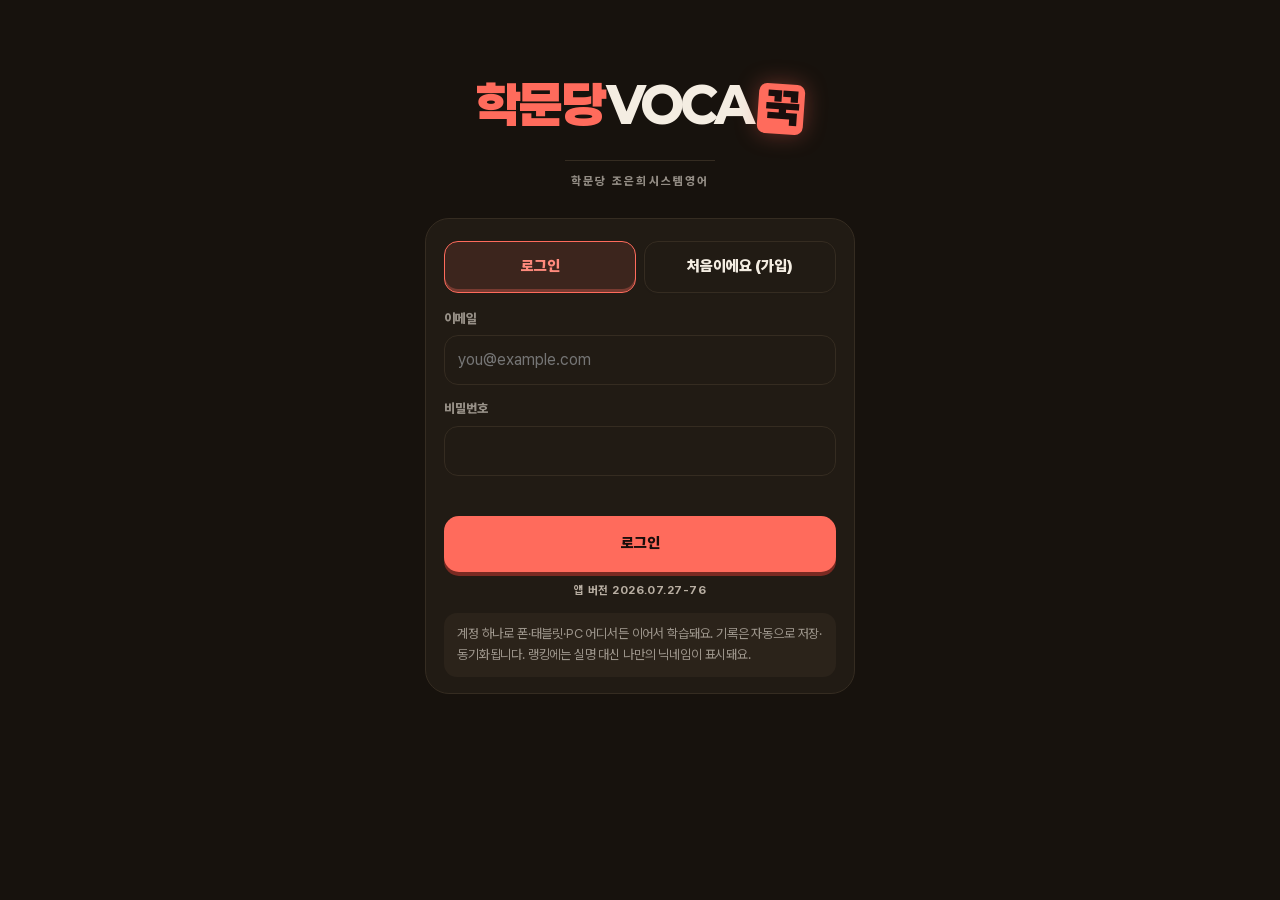
==== commit 5621907d: "2026.07.27-76 학교 추가 - 송현여고 영진고" ====
--- a/index.html
+++ b/index.html
@@ -5716,7 +5716,7 @@
   el.innerHTML = html + (ghost ? ghostNote : tail) + gap;
 }
 /* ════════ 시작 ════════ */
-const APP_VERSION = '2.15.0';
+const APP_VERSION = '2.15.1';
 let updLast = 0;
 async function checkUpdate(){
   if(sessionStorage.getItem('voca-upd-tried')===APP_VERSION) return;
@@ -5770,7 +5770,7 @@
 /* ══ VOCA꾹: 학교 목록 (갱신은 이 배열만 고치면 된다) ══ */
 const TIERS = {1:{n:'새싹',e:'🌱',m:1}, 2:{n:'도전',e:'⚡',m:1.3}, 3:{n:'정예',e:'🔥',m:1.6}, 4:{n:'전설',e:'👑',m:2}};
 function tierBadge(t){ const x = TIERS[t]||TIERS[1]; return '<span class="tbadge t'+(TIERS[t]?t:1)+'">'+x.e+' '+x.n+'</span>'; }
-const SCHOOLS = ['강동고','경명여고','경북고','경북여고','경북예고','경상여고','경신고','경일여고','계성고','구암고','군위고','남산고','능인고','달서고','달성고','대구고','대구국제고','대구여고','대구외고','대륜고','덕원고','도개고','동문고','동부고','보정고','사대부고','성광고','성산고','수성고','시지고','신명고','오성고','운암고','원화여고','정화여고','중앙고','청구고','포산고','학남고','현일고','협성고','혜화여고'];
+const SCHOOLS = ['강동고','경명여고','경북고','경북여고','경북예고','경상여고','경신고','경일여고','계성고','구암고','군위고','남산고','능인고','달서고','달성고','대구고','대구국제고','대구여고','대구외고','대륜고','덕원고','도개고','동문고','동부고','보정고','사대부고','성광고','성산고','송현여고','수성고','시지고','신명고','영진고','오성고','운암고','원화여고','정화여고','중앙고','청구고','포산고','학남고','현일고','협성고','혜화여고'];
 (function(){
   const base = SCHOOLS.map(sc=>'<option value="'+sc+'">'+sc+'</option>').join('');
   const su = document.getElementById('su-school');
@@ -6906,7 +6906,7 @@
 }
 /* ════════ 새 기능 안내 ════════ */
 const APP_VER = '2026.07.27-75';   /* '새 기능 안내' 팝업의 열쇠 — 새 기능이 없는 버그 수정에서는 건드리지 않는다 (바꾸면 전 학생에게 안내 팝업이 다시 뜬다) */
-['ver-tag','ver-tag2'].forEach(id=>{ const el = document.getElementById(id); if(el) el.textContent = '앱 버전 ' + '2026.07.27-75'; });
+['ver-tag','ver-tag2'].forEach(id=>{ const el = document.getElementById(id); if(el) el.textContent = '앱 버전 ' + '2026.07.27-76'; });
 const WN_ITEMS = [
  ['✍️','단어 보고 뜻 쓰기','홈에 <b>뜻 쓰기</b>가 생겼어요. 스펠링과 반대로, 영어 단어를 보고 우리말 뜻을 써요. 뜻이 여러 개면 하나만 써도 되고, 끝맺음이 달라도(소중한·소중하다) 정답이에요. 내가 쓴 말이 표준 뜻과 다른데 뜻이 통한다면 <b>뜻은 맞게 썼어요</b>를 눌러 격려 XP를 받아요'],
  ['🌙','어두운 화면이 기본이 됐어요','이제 앱이 어두운 화면으로 열려요 — 밤 자습 때 눈이 편해요. 밝은 화면이 좋으면 <b>내 정보 → 라이트 모드</b>를 켜 주세요. 언제든 다시 바꿀 수 있어요'],
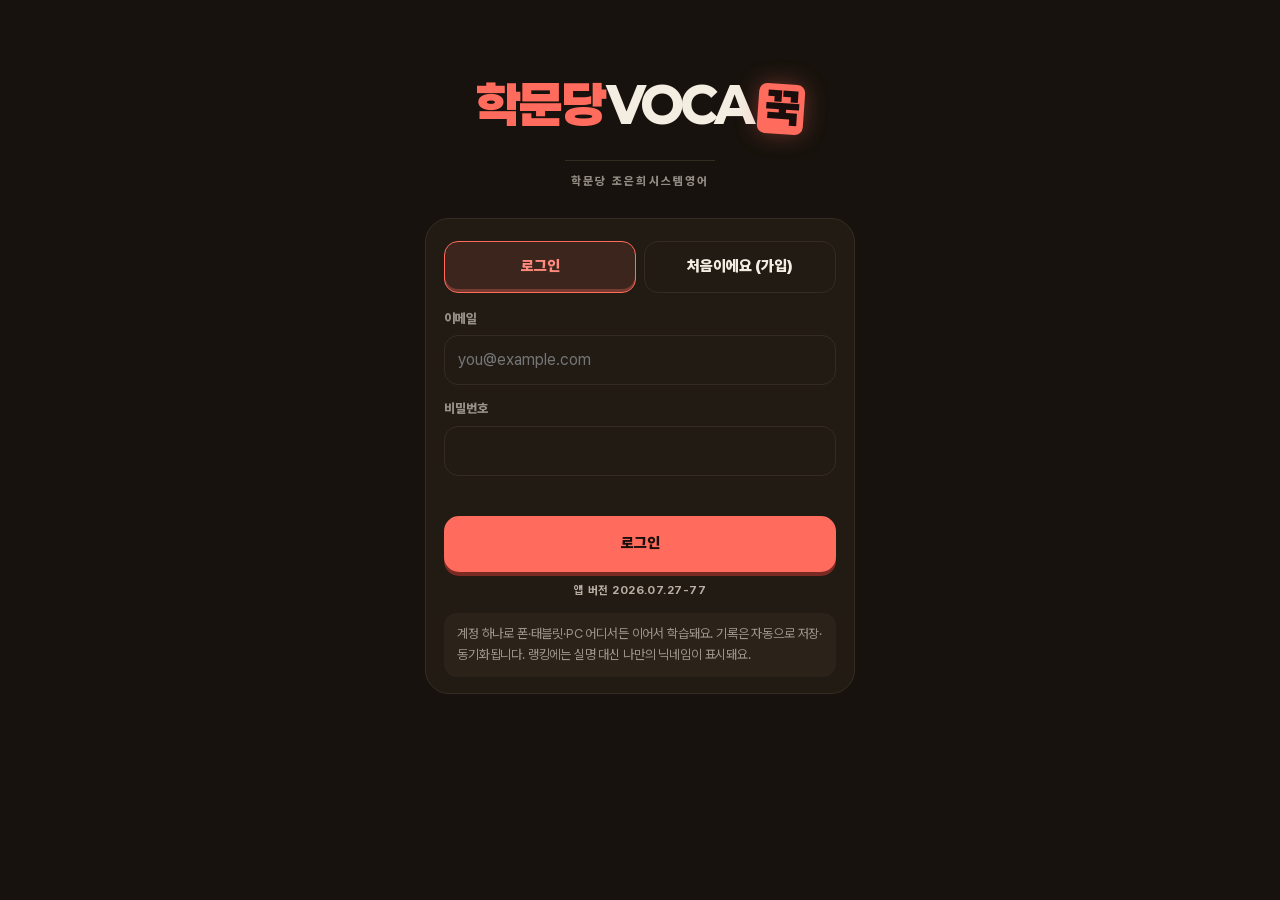
==== commit 49bb8055: "-77 어근 판정에서 단원·지문 표시를 뺀다 group 앞머리가 영문이면 무엇이든 어근으로 읽어, "Unit 01"·"DAY 09"·"Unit01-1" 같은 단원 표시로 「"Uni" ====
--- a/index.html
+++ b/index.html
@@ -2584,7 +2584,11 @@
 
 /* ════════ 단어 카드 렌더링 (단어장 보기 · 플래시카드 공용) ════════ */
 function rootPrefixes(group){
-  return splitDot(group).map(s=>{ const m=s.match(/^[A-Za-z]+/); return m?m[0].toLowerCase():null; }).filter(Boolean);
+  /* 숫자가 든 조각은 어근이 아니라 단원·지문 표시다 — "Unit 01" · "DAY 09" · "Unit01-1" · "1과-1".
+     어근으로 읽으면 “Unit01-1 어근으로 만들어진 단어는?” 같은 엉뚱한 퀴즈가 뜨고,
+     unit 으로 시작하는 단어에 어근 색이 칠해진다. (260816)
+     진짜 어근·접두사에는 숫자가 없어 그대로 남는다 — "ply·plet 채우다·접다" · "com- 함께". */
+  return splitDot(group).map(s=>{ if(/\d/.test(s)) return null; const m=s.match(/^[A-Za-z]+/); return m?m[0].toLowerCase():null; }).filter(Boolean);
 }
 function wordHTML(word, group){
   const lw = String(word||'').toLowerCase();
@@ -5716,7 +5720,7 @@
   el.innerHTML = html + (ghost ? ghostNote : tail) + gap;
 }
 /* ════════ 시작 ════════ */
-const APP_VERSION = '2.15.1';
+const APP_VERSION = '2.15.2';
 let updLast = 0;
 async function checkUpdate(){
   if(sessionStorage.getItem('voca-upd-tried')===APP_VERSION) return;
@@ -6906,7 +6910,7 @@
 }
 /* ════════ 새 기능 안내 ════════ */
 const APP_VER = '2026.07.27-75';   /* '새 기능 안내' 팝업의 열쇠 — 새 기능이 없는 버그 수정에서는 건드리지 않는다 (바꾸면 전 학생에게 안내 팝업이 다시 뜬다) */
-['ver-tag','ver-tag2'].forEach(id=>{ const el = document.getElementById(id); if(el) el.textContent = '앱 버전 ' + '2026.07.27-76'; });
+['ver-tag','ver-tag2'].forEach(id=>{ const el = document.getElementById(id); if(el) el.textContent = '앱 버전 ' + '2026.07.27-77'; });
 const WN_ITEMS = [
  ['✍️','단어 보고 뜻 쓰기','홈에 <b>뜻 쓰기</b>가 생겼어요. 스펠링과 반대로, 영어 단어를 보고 우리말 뜻을 써요. 뜻이 여러 개면 하나만 써도 되고, 끝맺음이 달라도(소중한·소중하다) 정답이에요. 내가 쓴 말이 표준 뜻과 다른데 뜻이 통한다면 <b>뜻은 맞게 썼어요</b>를 눌러 격려 XP를 받아요'],
  ['🌙','어두운 화면이 기본이 됐어요','이제 앱이 어두운 화면으로 열려요 — 밤 자습 때 눈이 편해요. 밝은 화면이 좋으면 <b>내 정보 → 라이트 모드</b>를 켜 주세요. 언제든 다시 바꿀 수 있어요'],
